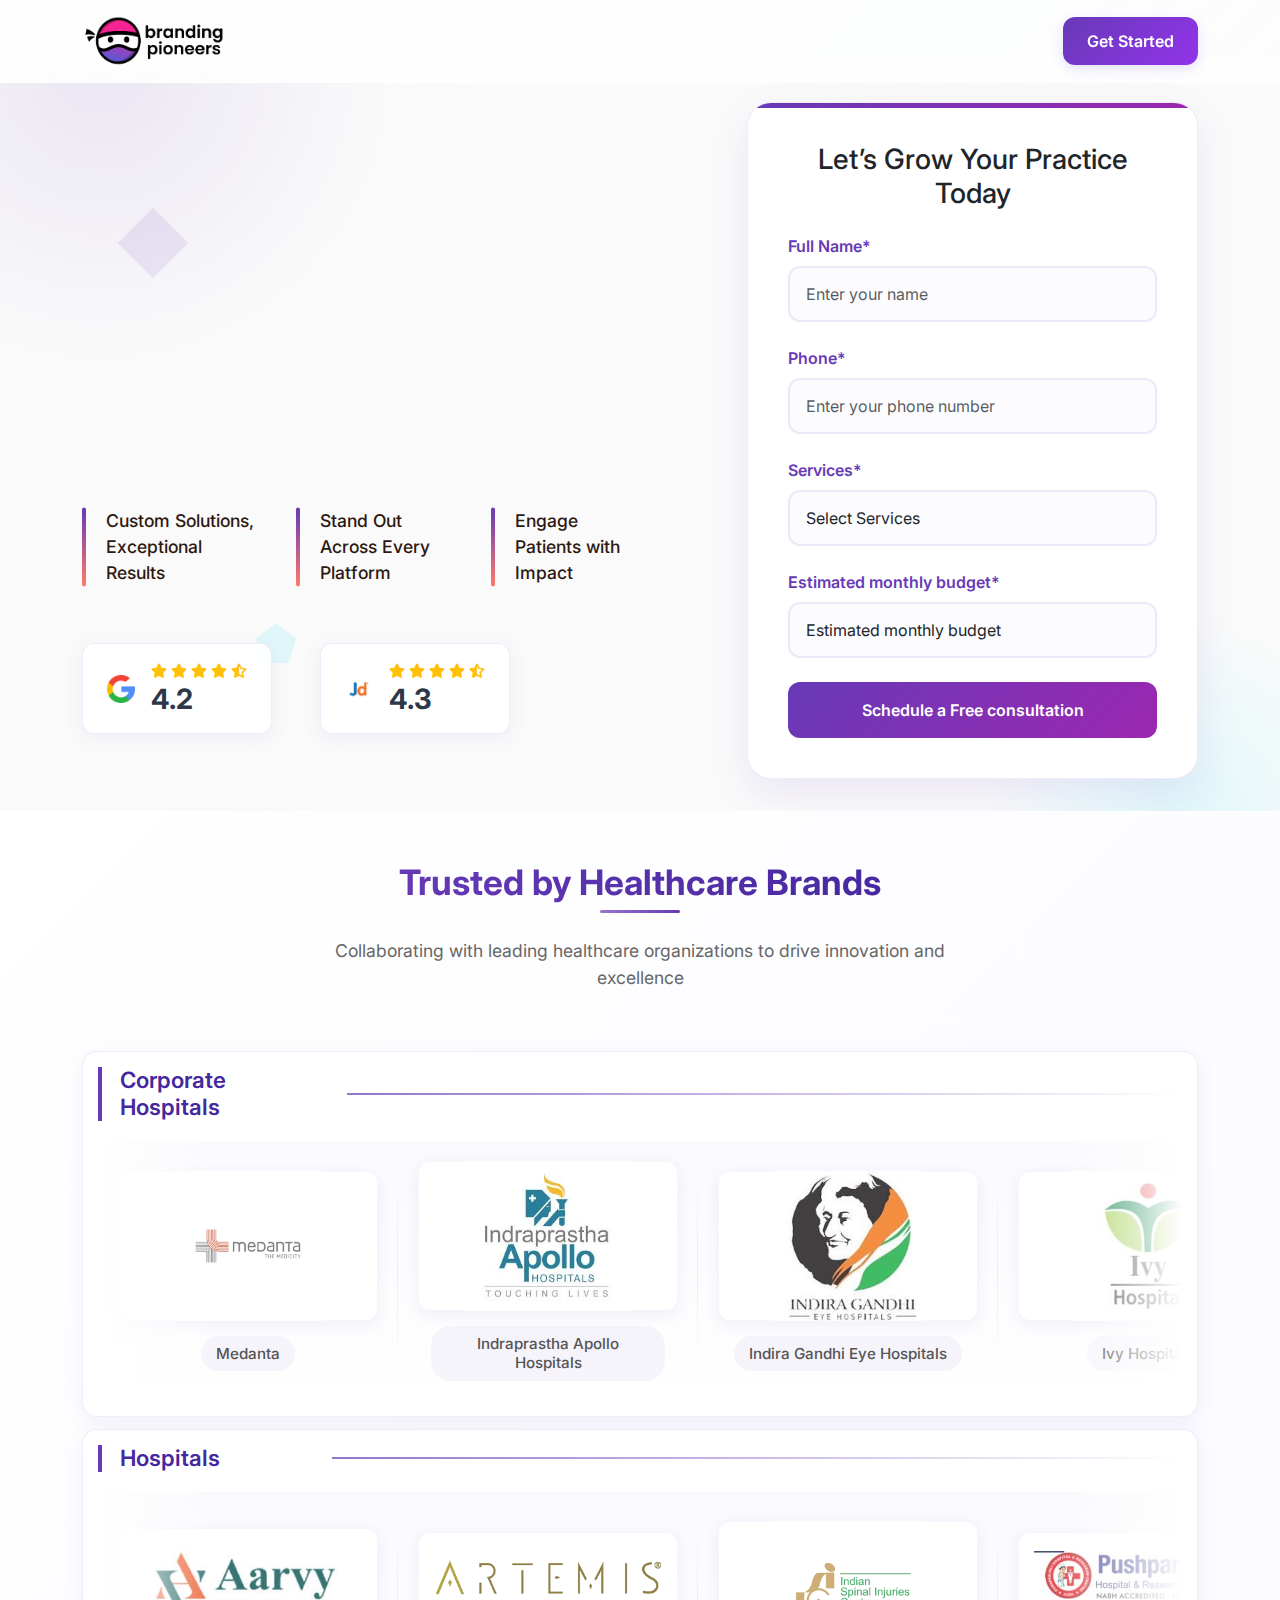
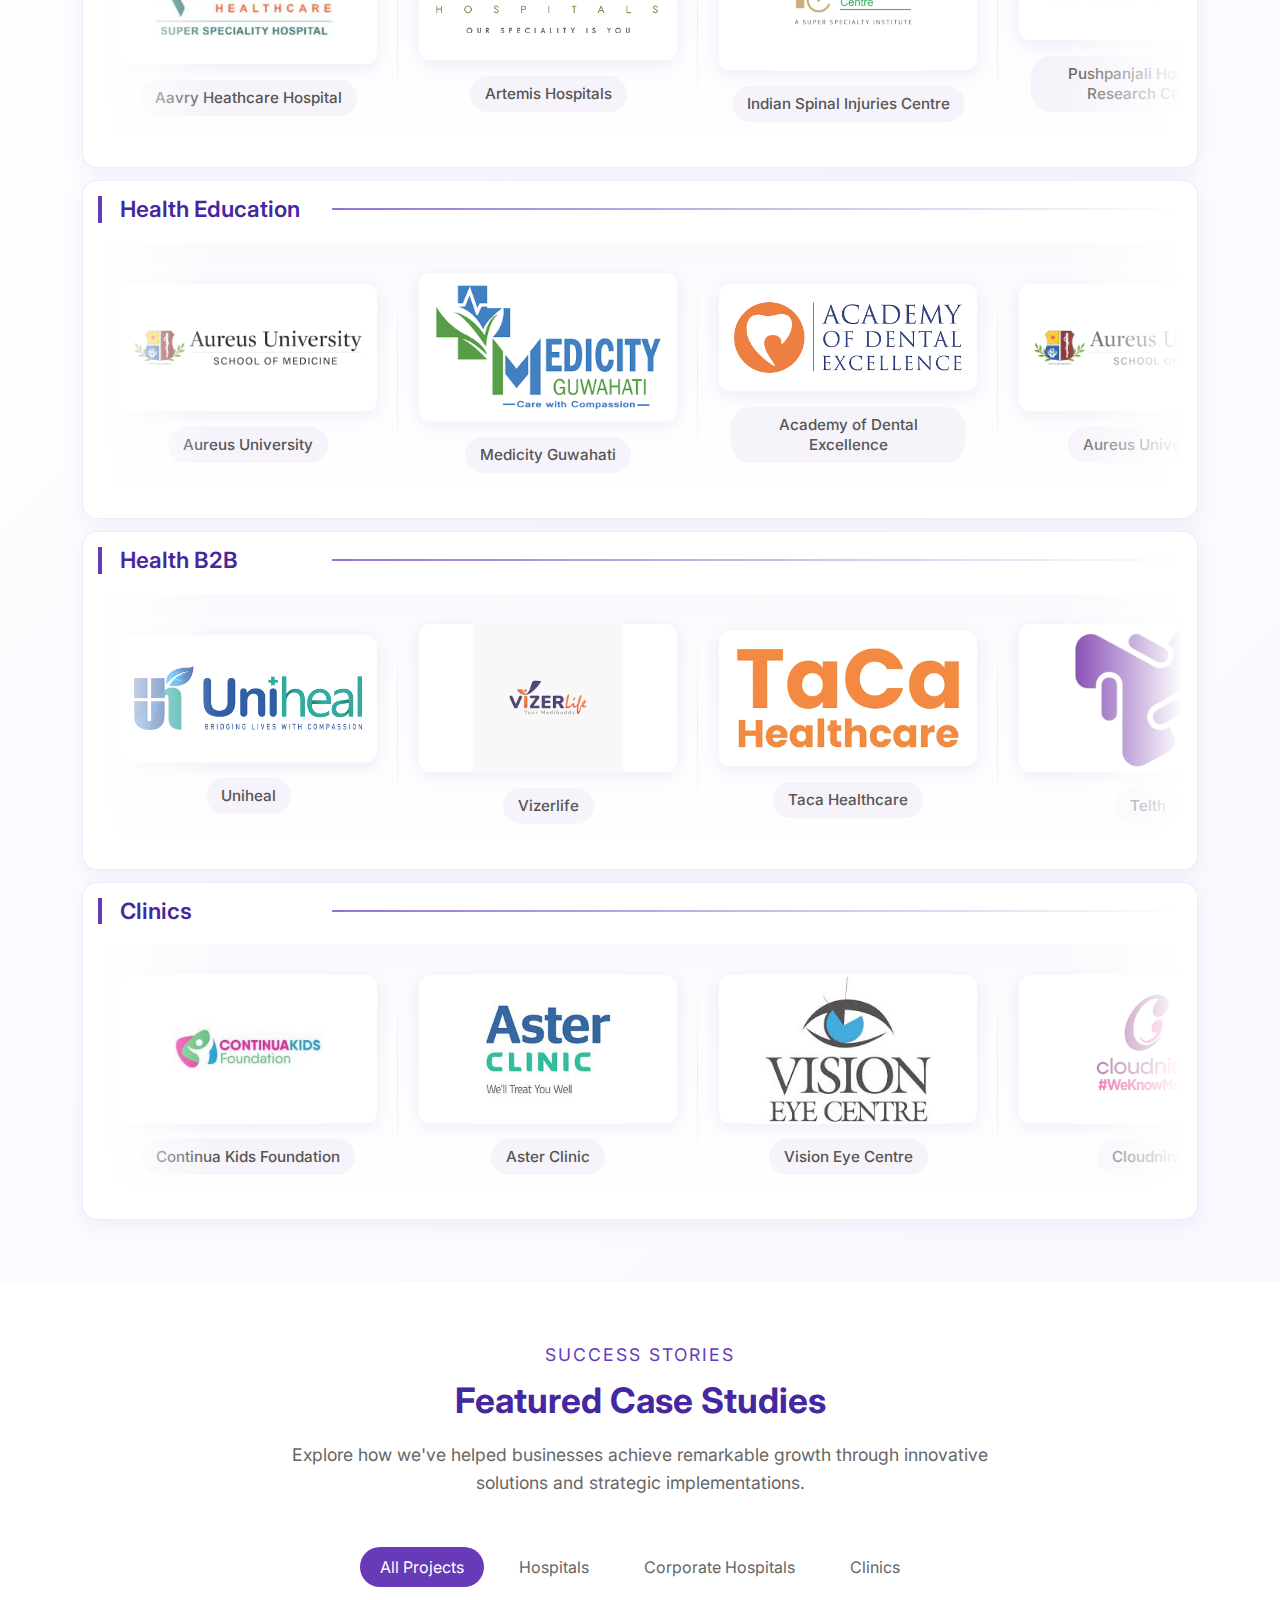
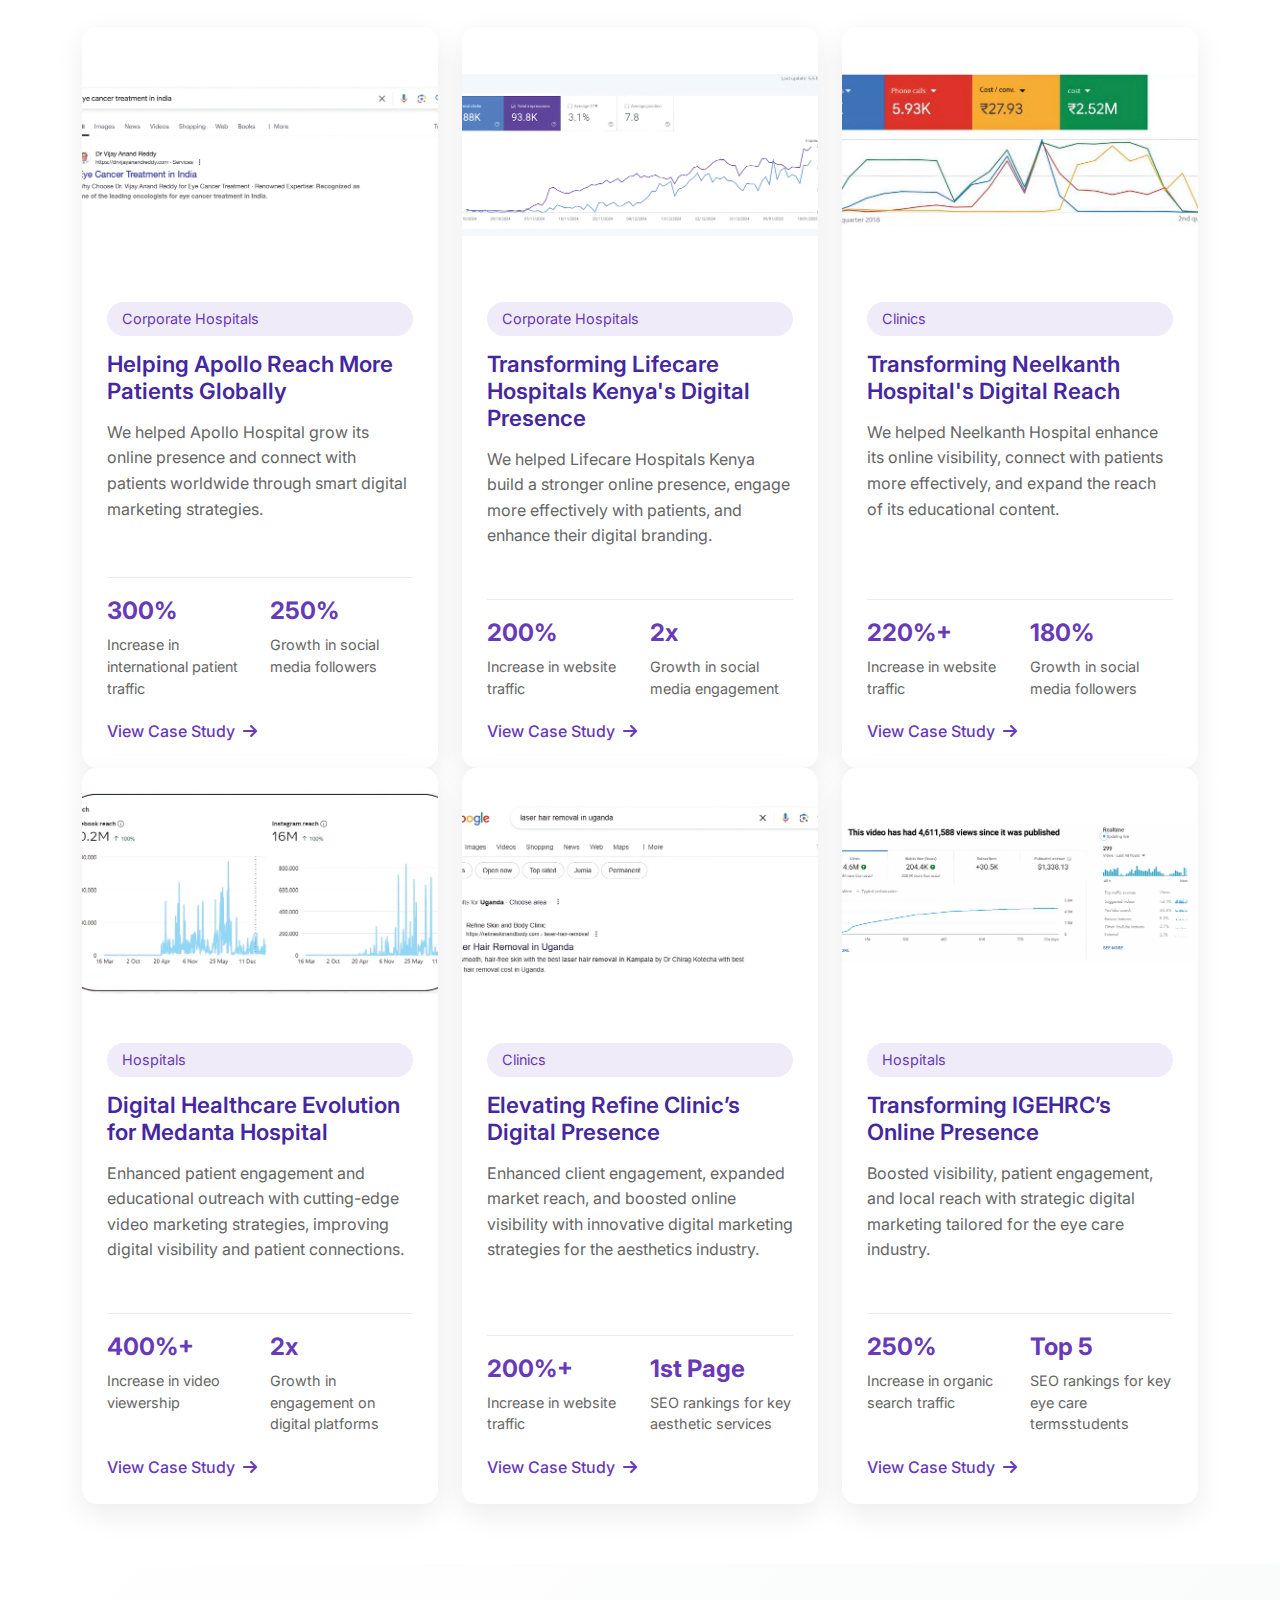
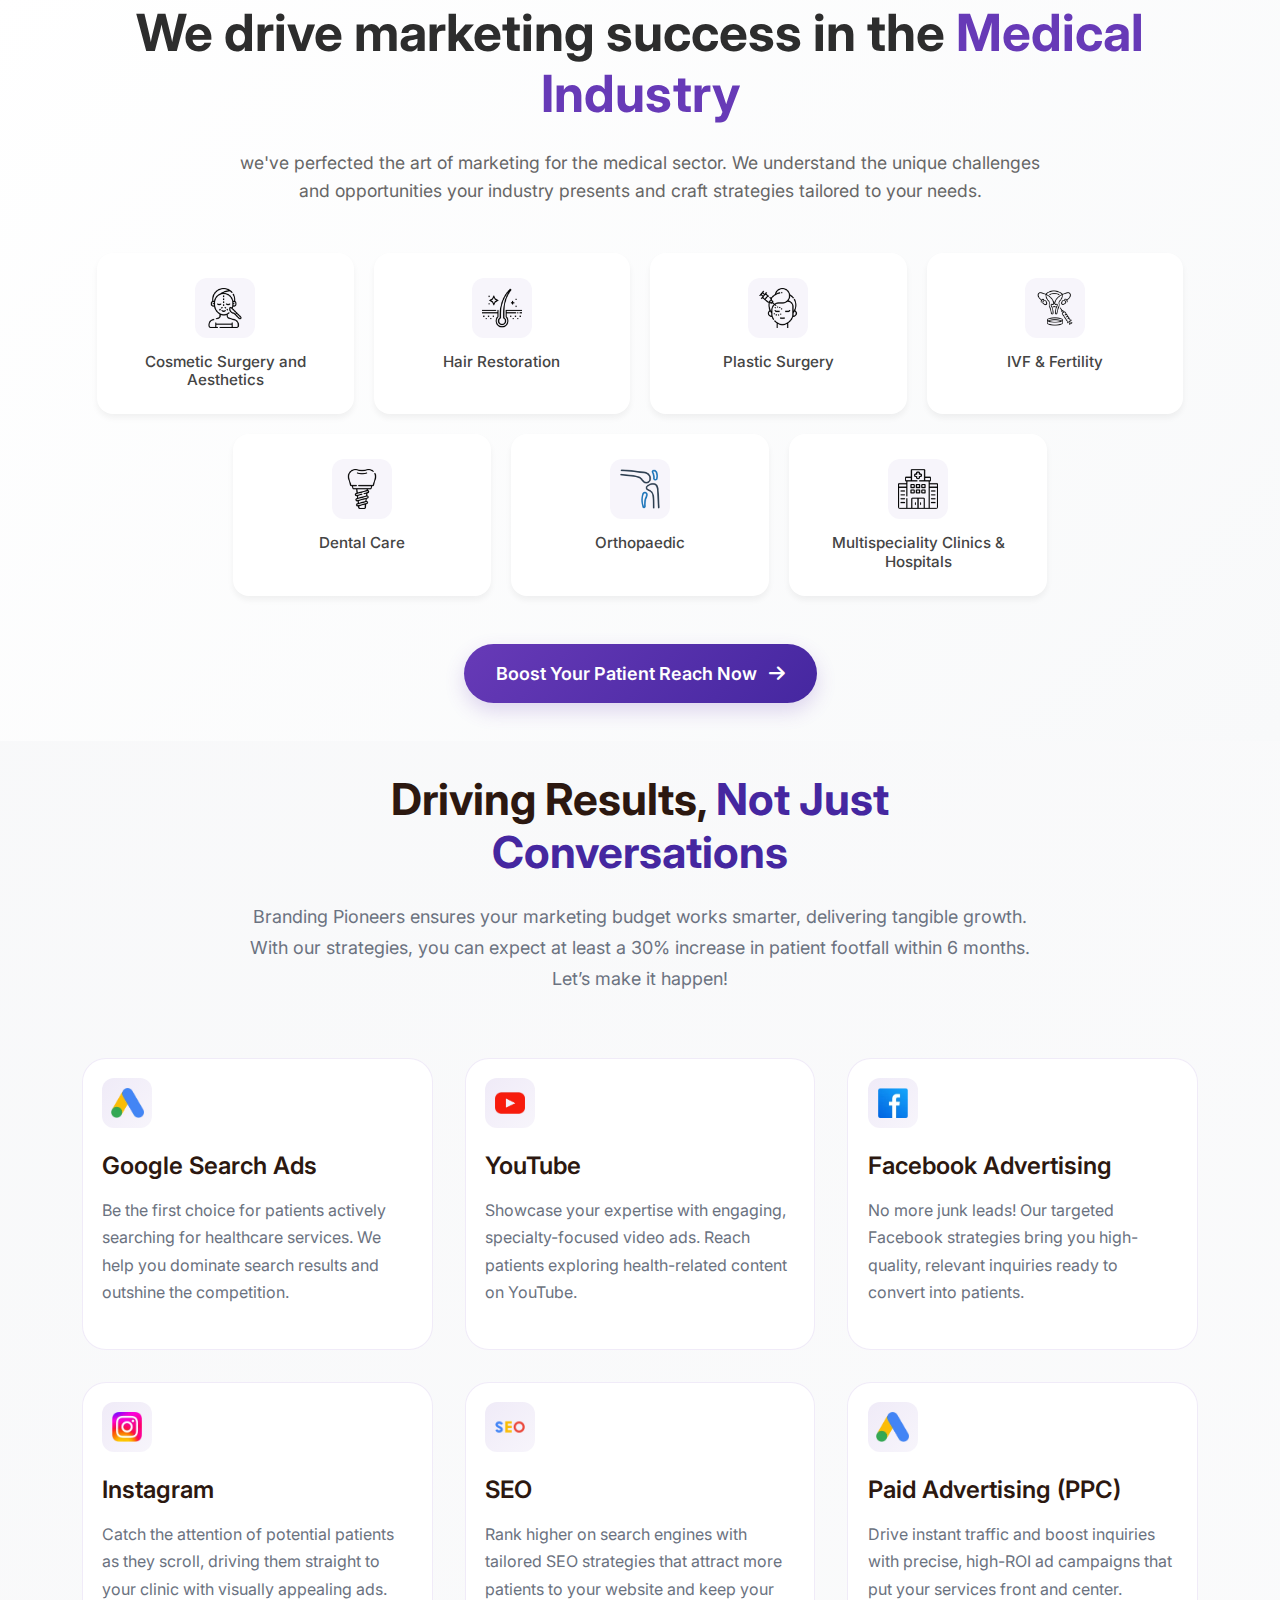
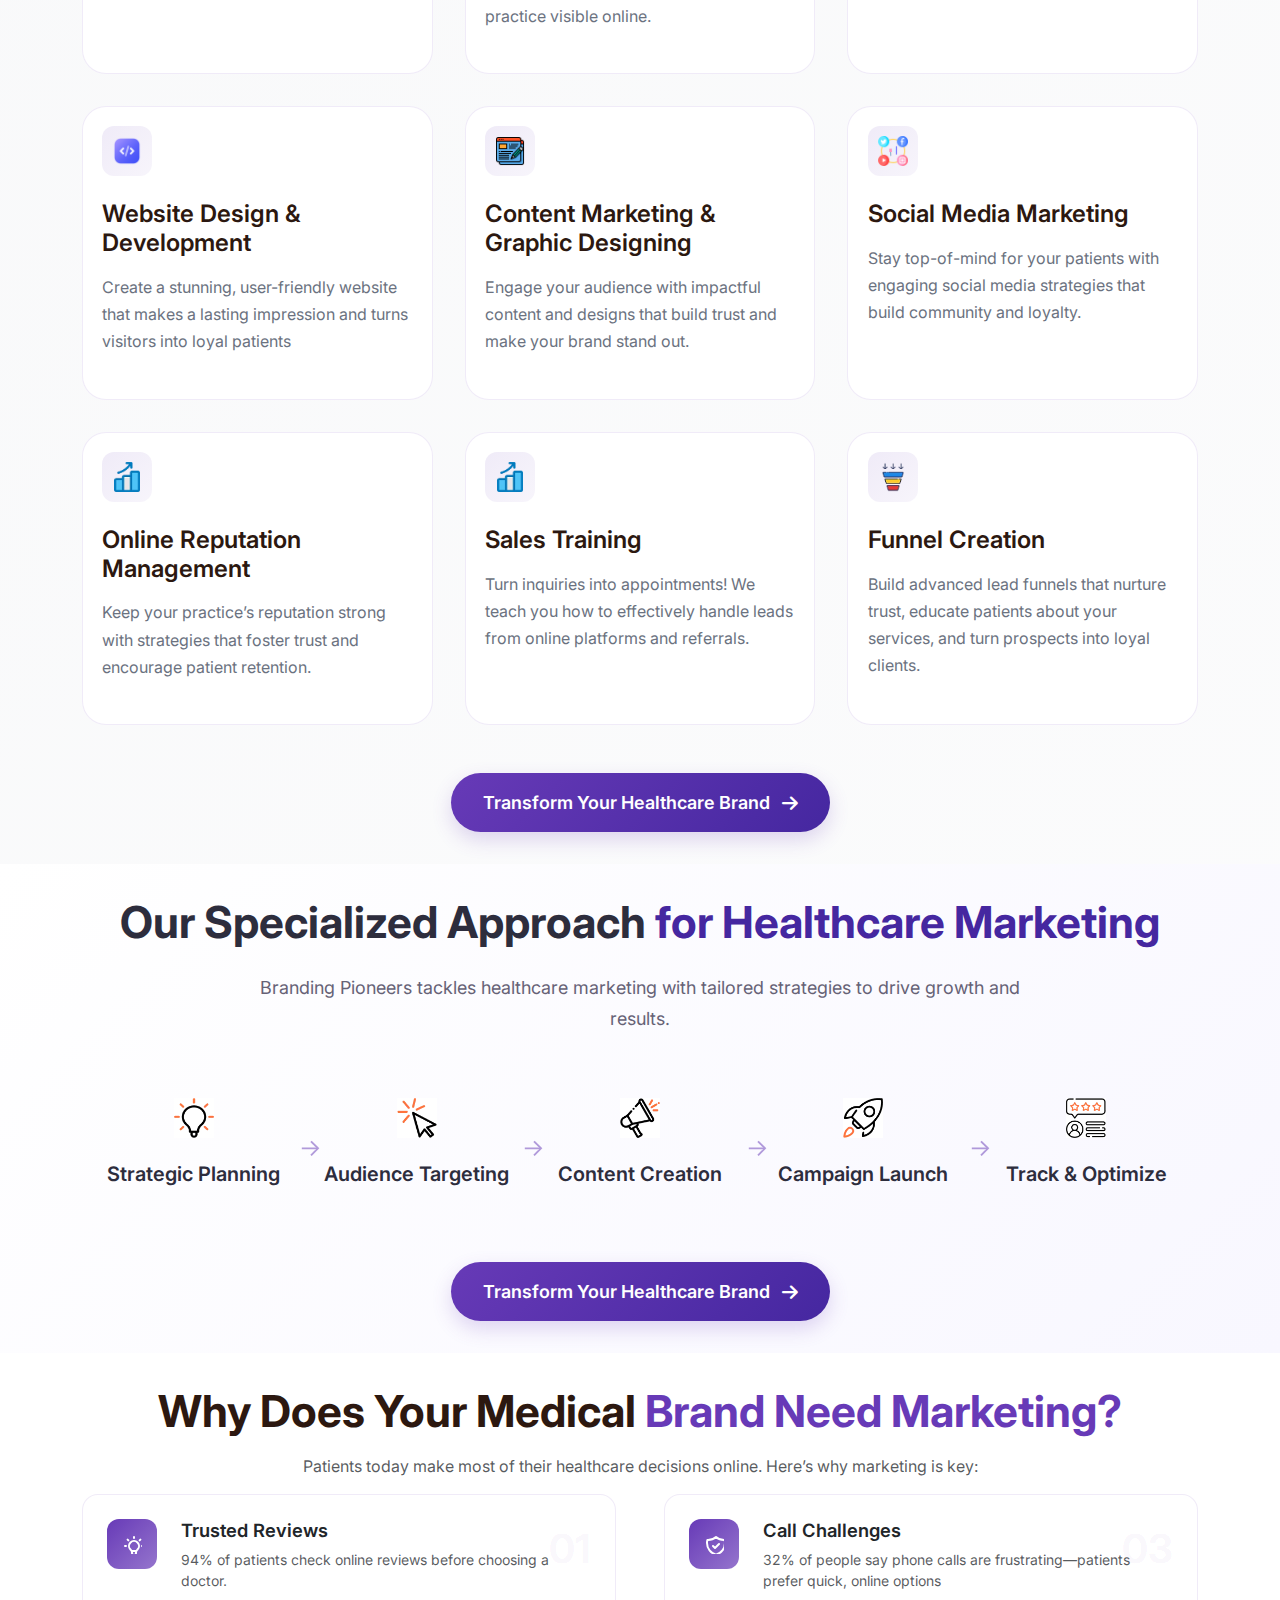
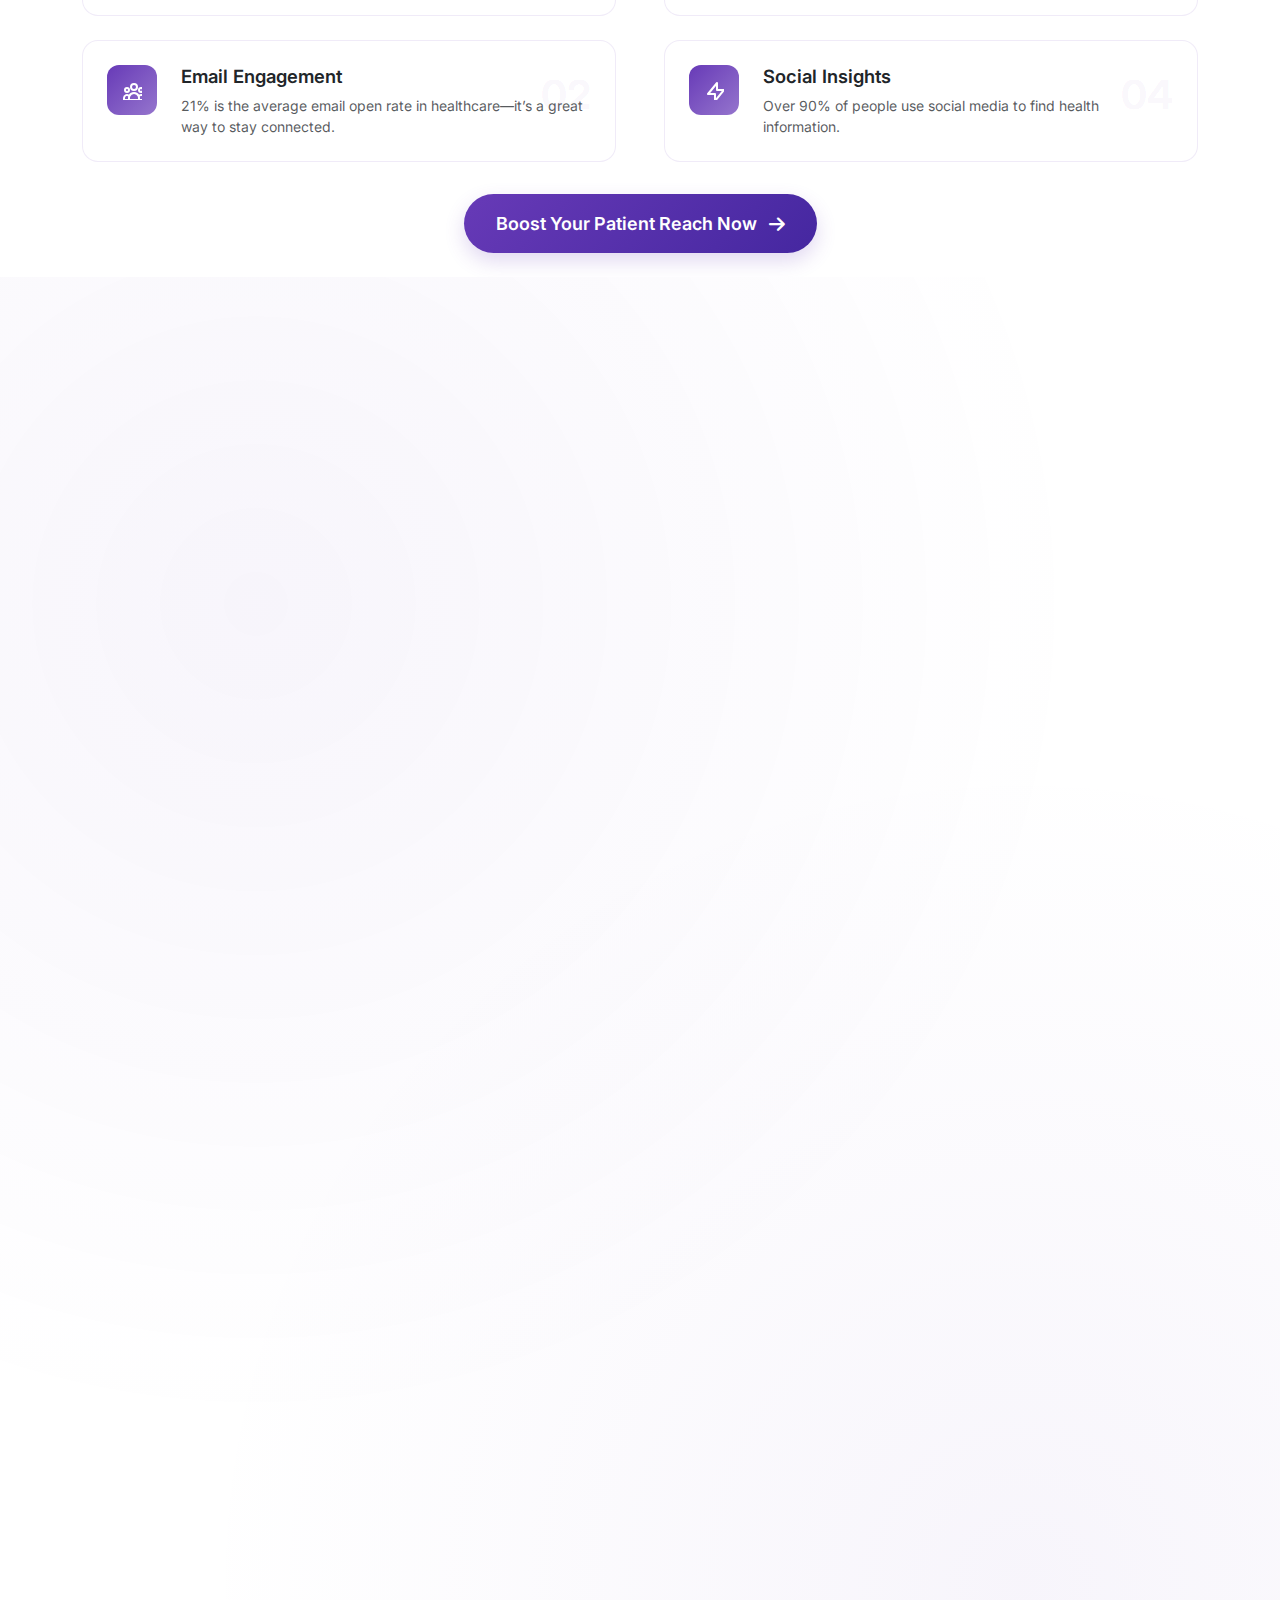
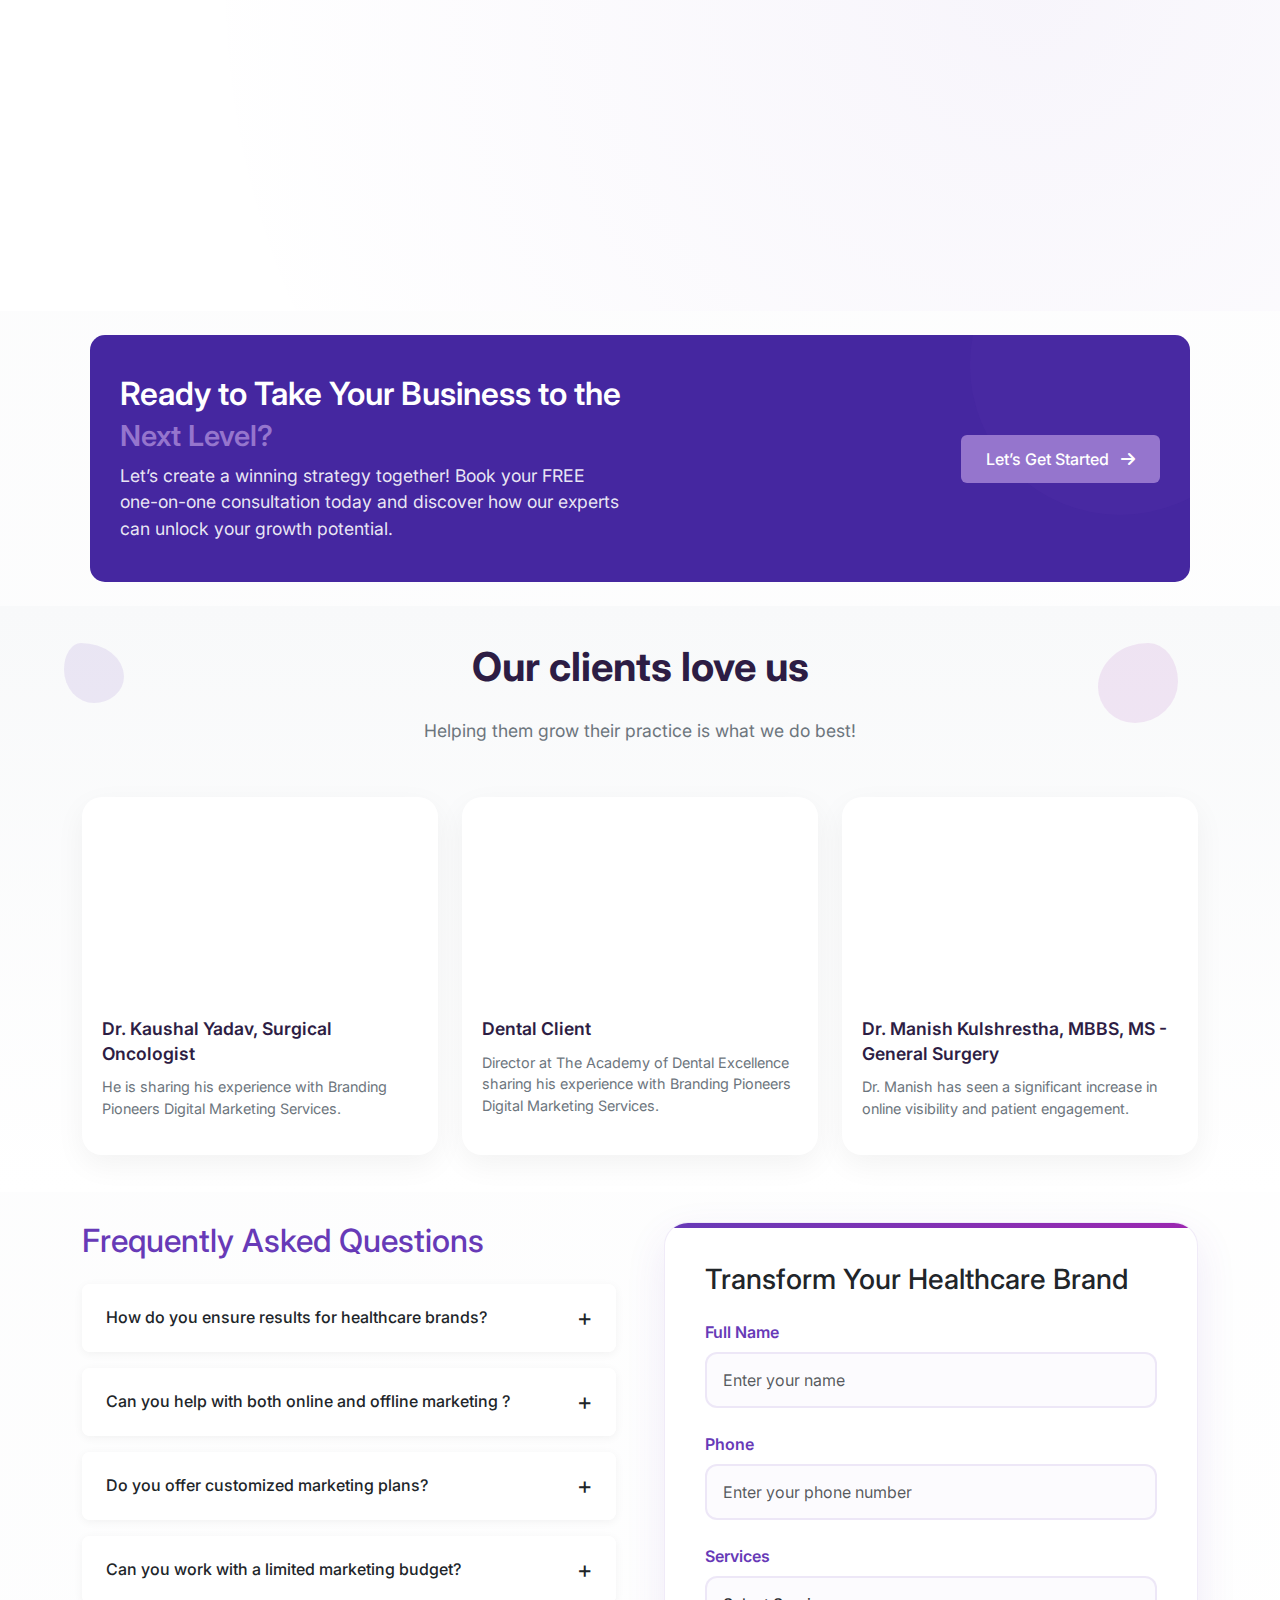
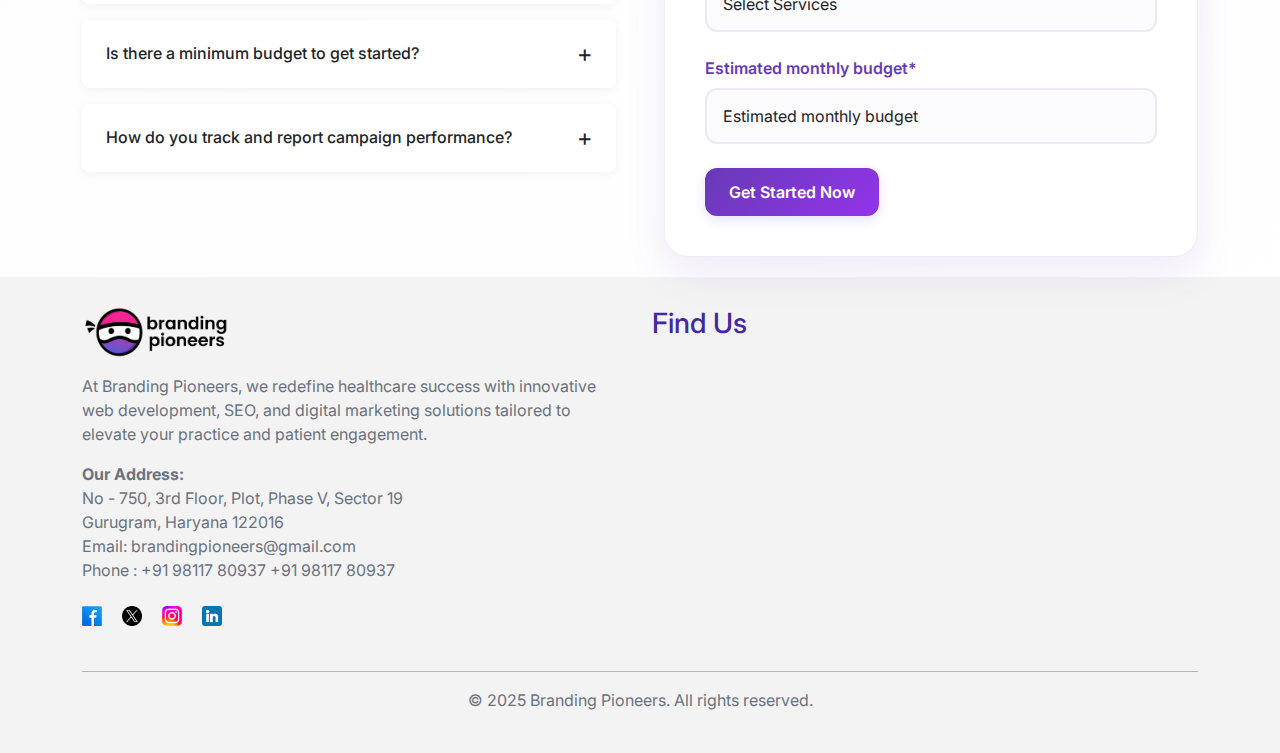
==== index.html @ 3f92fe83 "changes" ====
<!DOCTYPE html>
<html lang="en">
<head>
    <meta charset="UTF-8">
    <meta name="viewport" content="width=device-width, initial-scale=1.0">
    <title>Branding Pioneers</title>
    <link href="https://cdn.jsdelivr.net/npm/bootstrap@5.3.0/dist/css/bootstrap.min.css" rel="stylesheet">
    <link href="https://fonts.googleapis.com/css2?family=Inter:wght@400;500;600;700&display=swap" rel="stylesheet">
    <link href="https://cdnjs.cloudflare.com/ajax/libs/font-awesome/6.0.0/css/all.min.css" rel="stylesheet">
    <link href="style.css" rel="stylesheet">
    
</head>
<body>
    <div class="modal fade bp-modal" id="contactModal" tabindex="-1" aria-labelledby="contactModalLabel" aria-hidden="true">
        <div class="modal-dialog modal-dialog-centered">
            <div class="modal-content">
                <div class="modal-header text-center">
                    <h5 class="modal-title text-center" id="contactModalLabel">Let’s grow your practice today</h5>
                    <button type="button" class="btn-close" data-bs-dismiss="modal" aria-label="Close"></button>
                </div>
                <div class="modal-body">
                    <form action="https://app.formester.com/forms/241b2cdf-8fea-466f-8e8b-76ccfe04260c/submissions" 
                          method="POST" 
                          class="contact-form">
                        
                        <div class="form-group">
                            <label class="form-label">Full Name</label>
                            <input type="text" 
                                   name="name" 
                                   class="form-control" 
                                   required 
                                   placeholder="Enter your name">
                        </div>

                        <!-- <div class="form-group">
                            <label class="form-label">Email Address</label>
                            <input type="email" 
                                   name="email" 
                                   class="form-control" 
                                   required 
                                   placeholder="Enter your email">
                        </div> -->

                        <div class="form-group">
                            <label class="form-label">Phone</label>
                            <input type="tel" 
                                   name="mobile-number" 
                                   required 
                                   class="form-control" 
                                   placeholder="Enter your phone number">
                        </div>

                        <div class="form-group">
                            <label class="form-label">Services</label>
                            <select class="form-control" required name="services">
                                <option value="" disabled selected>Select Services</option>
                                <option value="digital-marketing">Digital Marketing</option>
                                <option value="seo">Search Engine Optimization (SEO)</option>
                                <option value="social-media">Social Media Management</option>
                                <option value="content-marketing">Content Marketing</option>
                                <option value="website-development">Website Development</option>
                            </select>
                        </div>

                        <div class="form-group">
                            <label class="form-label">Estimated monthly budget*</label>
                            <select class="form-control" required name="message">
                                <option value="">Estimated monthly budget </option>
								<option value=" INR 0 - INR 25,000">INR 0 - INR 25,000</option>
								<option value=" INR 25,000 - INR 50,000">INR 25,000 - INR 50,000</option>
								<option value=" INR 50,000 - INR 1,00,000">INR 50,000 - INR 1,00,000</option>
								<option value=" INR 1,00,000 - INR 3,00,000">INR 1,00,000 - INR 3,00,000</option>
								<option value=" INR 3,00,000 - INR 5,00,000">INR 3,00,000 - INR 5,00,000</option>
								<option value=" INR 5,00,000+">INR 5,00,000+</option>
                            </select>
                        </div>

                        <button type="submit" class="submit-btn">
                            Schedule a free consultation
                        </button>
                    </form>
                </div>
            </div>
        </div>
    </div>
    <header class="glass-header">
        <nav class="navbar">
            <div class="container">
                <!-- Logo with Icon -->
                <a class="logo-container" href="#">
                    <img src="assets/images/logo (1).png"  height="50px">
                </a>

                <!-- CTA Button -->
                <a  class="cta-button" data-bs-toggle="modal" data-bs-target="#contactModal">
                    <span>Get Started</span>
                    <div class="shine-effect"></div>
                </a>
            </div>
        </nav>
    </header>

    <section class="hero-section">
        <!-- Decorative shapes -->
        <div class="geometric-shapes">
            <div class="shape shape-1"></div>
            <div class="shape shape-2"></div>
            <div class="shape shape-3"></div>
        </div>

        <div class="container">
            <div class="row align-items-center content-wrapper">
                <!-- Content Side -->
                <div class="col-lg-6">
                    <h1 class="section-title">We provide Digital Solutions <span>for Hospitals, Doctors & Clinics</span></h1>
                    <p class="section-description mb-5">
                        With 9+ years of experience, we’ve been working exclusively with healthcare organizations. Our 
                        expertise in this field helps us deliver reliable growth in patient footfall, making it easier 
                        for your practice to succeed.


                    </p>
                    <div class="features-list mt-1">
                        <div class="feature-item">Custom Solutions, Exceptional Results</div>
                        <div class="feature-item">Stand Out Across Every Platform</div>
                        <div class="feature-item">Engage Patients with Impact</div>
                    </div>
                    
                    <!-- Reviews Section -->
                    <div class="reviews-wrapper">
                        <!-- Google Review -->
                        <div class="review-card">
                            <div class="review-platform">
                                <img src="assets/images/search.png" alt="Google" class="platform-icon">
                            </div>
                            <div class="review-content">
                                <div class="review-stars">
                                    <i class="fas fa-star"></i>
                                    <i class="fas fa-star"></i>
                                    <i class="fas fa-star"></i>
                                    <i class="fas fa-star"></i>
                                    <i class="fas fa-star-half-alt"></i>
                                </div>
                                <div class="review-rating">4.2</div>
                                <!-- <div class="review-count">140 Reviews</div> -->
                            </div>
                        </div>
                    
                        <!-- Justdial Review -->
                        <div class="review-card">
                            <div class="review-platform">
                                <img src="assets/images/download.png"  alt="Justdial" class="platform-icon">
                            </div>
                            <div class="review-content">
                                <div class="review-stars">
                                    <i class="fas fa-star"></i>
                                    <i class="fas fa-star"></i>
                                    <i class="fas fa-star"></i>
                                    <i class="fas fa-star"></i>
                                    <i class="fas fa-star-half-alt"></i>
                                </div>
                                <div class="review-rating">4.3</div>
                                <!-- <div class="review-count">143 Reviews</div> -->
                            </div>
                        </div>
                    </div>
                    
                    <svg style="display: none;">
                        <symbol id="google-icon" viewBox="0 0 24 24">
                            <path d="M22.56 12.25c0-.78-.07-1.53-.2-2.25H12v4.26h5.92c-.26 1.37-1.04 2.53-2.21 3.31v2.77h3.57c2.08-1.92 3.28-4.74 3.28-8.09z" fill="#4285F4"/>
                            <path d="M12 23c2.97 0 5.46-.98 7.28-2.66l-3.57-2.77c-.98.66-2.23 1.06-3.71 1.06-2.86 0-5.29-1.93-6.16-4.53H2.18v2.84C3.99 20.53 7.7 23 12 23z" fill="#34A853"/>
                            <path d="M5.84 14.09c-.22-.66-.35-1.36-.35-2.09s.13-1.43.35-2.09V7.07H2.18C1.43 8.55 1 10.22 1 12s.43 3.45 1.18 4.93l2.85-2.22.81-.62z" fill="#FBBC05"/>
                            <path d="M12 5.38c1.62 0 3.06.56 4.21 1.64l3.15-3.15C17.45 2.09 14.97 1 12 1 7.7 1 3.99 3.47 2.18 7.07l3.66 2.84c.87-2.6 3.3-4.53 6.16-4.53z" fill="#EA4335"/>
                        </symbol>
                        
                        <symbol id="justdial-icon" viewBox="0 0 24 24">
                            <!-- Add Justdial icon path here -->
                            <path d="M12 2C6.48 2 2 6.48 2 12s4.48 10 10 10 10-4.48 10-10S17.52 2 12 2z" fill="#673ab7"/>
                        </symbol>
                    </svg>
                    
                </div>
                
                <!-- Form Side -->
                <div class="col-lg-5 offset-lg-1">
                    <form action ='https://app.formester.com/forms/241b2cdf-8fea-466f-8e8b-76ccfe04260c/submissions' method='POST' class="contact-form" >
                        <h3 class="mb-4 text-center">Let’s Grow Your Practice Today</h3>
                        
                        <div class="form-group">
                            <label class="form-label">Full Name*</label>
                            <input type="text" name="name" class="form-control" required placeholder="Enter your name">
                        </div>
                        
                        <!-- <div class="form-group">
                            <label class="form-label">Email Address</label>
                            <input type="email" name="email" class="form-control"  required placeholder="Enter your email">
                        </div> -->
                        <div class="form-group">
                            <label class="form-label">Phone*</label>
                            <input type="tel" name="mobile-number" required class="form-control" placeholder="Enter your phone number">
                        </div>
                        <!-- <div class="form-group">
                            <label class="form-label">Company</label>
                            <input type="text" class="form-control" placeholder="Enter company name">
                        </div> -->
                        
                        <div class="form-group">
                            <label class="form-label">Services*</label>
                            <select class="form-control" required name="services">
                                <option value="" disabled selected>Select Services</option>
                                <option value="digital-marketing">Digital Marketing</option>
                                <option value="seo">Search Engine Optimization (SEO)</option>
                                <option value="social-media">Social Media Management</option>
                                <option value="content-marketing">Content Marketing</option>
                                <option value="website-development">Website Development</option>
                            </select>
                        </div>

                        <div class="form-group">
                            <label class="form-label">Estimated monthly budget*</label>
                            <select class="form-control" required name="message">
                                <option value="">Estimated monthly budget </option>
								<option value=" INR 0 - INR 25,000">INR 0 - INR 25,000</option>
								<option value=" INR 25,000 - INR 50,000">INR 25,000 - INR 50,000</option>
								<option value=" INR 50,000 - INR 1,00,000">INR 50,000 - INR 1,00,000</option>
								<option value=" INR 1,00,000 - INR 3,00,000">INR 1,00,000 - INR 3,00,000</option>
								<option value=" INR 3,00,000 - INR 5,00,000">INR 3,00,000 - INR 5,00,000</option>
								<option value=" INR 5,00,000+">INR 5,00,000+</option>
                            </select>
                        </div>
                        
                        <button type="submit" class="submit-btn">
                            Schedule a Free consultation
                        </button>
                    </form>
                </div>
            </div>
        </div>
    </section>

    <section class="partner-section">
        <div class="container">
            <div class="section-header1">
                <h2 class="section-title1">Trusted by Healthcare Brands</h2>
                <p class="section-description1">
                    Collaborating with leading healthcare organizations to drive innovation and excellence
                </p>
            </div>
    
            <!-- Health B2B Category -->
            <div class="category-container">
                <h3 class="category-title">Corporate Hospitals</h3>
                <div class="logo-slider">
                    <div class="logo-track">
                        <!-- Original set -->
                        <div class="logo-slide">
                            <div class="logo-image-wrapper">
                                <img src="assets/images/logos/download (1).png" alt="Uniheal">
                            </div>
                            <div class="logo-title">Medanta</div>
                        </div>
                        <div class="logo-slide">
                            <div class="logo-image-wrapper">
                                <img src="assets/images/logos/download.jpeg" alt="Vizer Life">
                            </div>
                            <div class="logo-title">Indraprastha Apollo Hospitals</div>
                        </div>
                        <div class="logo-slide">
                            <div class="logo-image-wrapper">
                                <img src="assets/images/logos/indira.jpeg" alt="TaCa Healthcare">
                            </div>
                            <div class="logo-title">Indira Gandhi Eye Hospitals</div>
                        </div>
                        <div class="logo-slide">
                            <div class="logo-image-wrapper">
                                <img src="assets/images/logos/ivy.jpeg" alt="VitusCare">
                            </div>
                            <div class="logo-title">Ivy Hospitals</div>
                        </div>
                        <div class="logo-slide">
                            <div class="logo-image-wrapper">
                                <img src="assets/images/logos/lifecare.png" alt="Kidney Healers">
                            </div>
                            <div class="logo-title">Life care Hospitals</div>
                        </div>
                        <div class="logo-slide">
                            <div class="logo-image-wrapper">
                                <img src="assets/images/logos/rainbow.jpeg" alt="Kidney Healers">
                            </div>
                            <div class="logo-title">Rainbow Children's Hospitals</div>
                        </div>
                        <div class="logo-slide">
                            <div class="logo-image-wrapper">
                                <img src="assets/images/logos/download (1).png" alt="Uniheal">
                            </div>
                            <div class="logo-title">Medanta</div>
                        </div>
                        <div class="logo-slide">
                            <div class="logo-image-wrapper">
                                <img src="assets/images/logos/download.jpeg" alt="Vizer Life">
                            </div>
                            <div class="logo-title">Indraprastha Apollo Hospitals</div>
                        </div>
                        <div class="logo-slide">
                            <div class="logo-image-wrapper">
                                <img src="assets/images/logos/indira.jpeg" alt="TaCa Healthcare">
                            </div>
                            <div class="logo-title">Indira Gandhi Eye Hospitals</div>
                        </div>
                        <div class="logo-slide">
                            <div class="logo-image-wrapper">
                                <img src="assets/images/logos/ivy.jpeg" alt="VitusCare">
                            </div>
                            <div class="logo-title">Ivy Hospitals</div>
                        </div>
    
    
                        <!-- Duplicate set for continuous scroll -->
                    
                        
                    </div>
                </div>
            </div>
    
            <!-- Add other categories similarly -->
            <div class="category-container">
                <h3 class="category-title">Hospitals</h3>
                <div class="logo-slider">
                    <div class="logo-track">
                        <!-- Original set -->
                        
                        <div class="logo-slide">
                            <div class="logo-image-wrapper">
                                <img src="assets/images/logos/aavry.jpeg" alt="Uniheal">
                            </div>
                            <div class="logo-title">Aavry Heathcare Hospital</div>
                        </div>
                        <div class="logo-slide">
                            <div class="logo-image-wrapper">
                                <img src="assets/images/logos/artemis-logo.png" alt="VitusCare">
                            </div>
                            <div class="logo-title">Artemis Hospitals</div>
                        </div>
                        <div class="logo-slide">
                            <div class="logo-image-wrapper">
                                <img src="assets/images/logos/india.png" alt="Vizer Life">
                            </div>
                            <div class="logo-title">Indian Spinal Injuries Centre</div>
                        </div>
                        <div class="logo-slide">
                            <div class="logo-image-wrapper">
                                <img src="assets/images/logos/pushpanjali.jpeg" alt="TaCa Healthcare">
                            </div>
                            <div class="logo-title">Pushpanjali Hospital & Research Centre</div>
                        </div>
                        
                        <div class="logo-slide">
                            <div class="logo-image-wrapper">
                                <img src="assets/images/logos/rajhospital.png" alt="Kidney Healers">
                            </div>
                            <div class="logo-title">Raj Hospitals</div>
                        </div>
                        <!-- Duplicate set for continuous scroll -->
                        <div class="logo-slide">
                            <div class="logo-image-wrapper">
                                <img src="assets/images/logos/cdas .png" alt="Uniheal">
                            </div>
                            <div class="logo-title">CDAS Superspeciality Hospital</div>
                        </div>
                        <div class="logo-slide">
                            <div class="logo-image-wrapper">
                                <img src="assets/images/logos/aashlok.png" alt="Vizer Life">
                            </div>
                            <div class="logo-title">Aashlok Hospital</div>
                        </div>
                        <div class="logo-slide">
                            <div class="logo-image-wrapper">
                                <img src="assets/images/logos/shrishyam.jpeg" alt="TaCa Healthcare">
                            </div>
                            <div class="logo-title">Shrishyam Hospital</div>
                        </div>
                       
                        
                    </div>
                </div>
            </div>
    
             <!-- Add other categories similarly -->
             <div class="category-container">
                <h3 class="category-title">Health Education</h3>
                <div class="logo-slider">
                    <div class="logo-track">
                        <!-- Original set -->
                        <div class="logo-slide">
                            <div class="logo-image-wrapper">
                                <img src="assets/images/logos/aureus-logo.webp" alt="Uniheal">
                            </div>
                            <div class="logo-title">Aureus University</div>
                        </div>
                        <div class="logo-slide">
                            <div class="logo-image-wrapper">
                                <img src="assets/images/logos/medicity.png" alt="VitusCare">
                            </div>
                            <div class="logo-title">Medicity Guwahati</div>
                        </div>
                        <div class="logo-slide">
                            <div class="logo-image-wrapper">
                                <img src="assets/images/logos/academy-of-dental .png" alt="Vizer Life">
                            </div>
                            <div class="logo-title">Academy of Dental Excellence</div>
                        </div>
                        <div class="logo-slide">
                            <div class="logo-image-wrapper">
                                <img src="assets/images/logos/aureus-logo.webp" alt="Uniheal">
                            </div>
                            <div class="logo-title">Aureus University</div>
                        </div>
                        <div class="logo-slide">
                            <div class="logo-image-wrapper">
                                <img src="assets/images/logos/medicity.png" alt="VitusCare">
                            </div>
                            <div class="logo-title">Medicity Guwahati</div>
                        </div>
                        <div class="logo-slide">
                            <div class="logo-image-wrapper">
                                <img src="assets/images/logos/academy-of-dental .png" alt="Vizer Life">
                            </div>
                            <div class="logo-title">Academy of Dental Excellence</div>
                        </div>
                        
                    </div>
                </div>
            </div>
    
            <!-- Add other categories similarly -->
            <div class="category-container">
                <h3 class="category-title">Health B2B</h3>
                <div class="logo-slider">
                    <div class="logo-track">
                        <!-- Original set -->
                        <div class="logo-slide">
                            <div class="logo-image-wrapper">
                                <img src="assets/images/logos/uniheal.png" alt="Uniheal">
                            </div>
                            <div class="logo-title">Uniheal</div>
                        </div>
                        <div class="logo-slide">
                            <div class="logo-image-wrapper">
                                <img src="assets/images/logos/vizerlife.png" alt="VitusCare">
                            </div>
                            <div class="logo-title">Vizerlife</div>
                        </div>
                        <div class="logo-slide">
                            <div class="logo-image-wrapper">
                                <img src="assets/images/logos/taca.png" alt="Vizer Life">
                            </div>
                            <div class="logo-title">Taca Healthcare</div>
                        </div>
                        <div class="logo-slide">
                            <div class="logo-image-wrapper">
                                <img src="assets/images/logos/telth.png" alt="TaCa Healthcare">
                            </div>
                            <div class="logo-title">Telth</div>
                        </div>
                        
                        <div class="logo-slide">
                            <div class="logo-image-wrapper">
                                <img src="assets/images/logos/emoaid.png" alt="Kidney Healers">
                            </div>
                            <div class="logo-title">Emoaid</div>
                        </div>
                        <div class="logo-slide">
                            <div class="logo-image-wrapper">
                                <img src="assets/images/logos/kidney-healers.jpeg" alt="Kidney Healers">
                            </div>
                            <div class="logo-title">kidney-healers</div>
                        </div>
                        <!-- Duplicate set for continuous scroll -->
                        <div class="logo-slide">
                            <div class="logo-image-wrapper">
                                <img src="assets/images/logos/uniheal.png" alt="Uniheal">
                            </div>
                            <div class="logo-title">Uniheal</div>
                        </div>
                        <div class="logo-slide">
                            <div class="logo-image-wrapper">
                                <img src="assets/images/logos/vizerlife.png" alt="VitusCare">
                            </div>
                            <div class="logo-title">Vizerlife</div>
                        </div>
                        <div class="logo-slide">
                            <div class="logo-image-wrapper">
                                <img src="assets/images/logos/taca.png" alt="Vizer Life">
                            </div>
                            <div class="logo-title">Taca Healthcare</div>
                        </div>
                       
                        
                    </div>
                </div>
            </div>
    
                    <!-- Add other categories similarly -->
                    <div class="category-container">
                        <h3 class="category-title">Clinics</h3>
                        <div class="logo-slider">
                            <div class="logo-track">
                                <!-- Original set -->
                                <div class="logo-slide">
                                    <div class="logo-image-wrapper">
                                        <img src="assets/images/logos/continua.jpeg" alt="Uniheal">
                                    </div>
                                    <div class="logo-title">Continua Kids Foundation</div>
                                </div>
                                <div class="logo-slide">
                                    <div class="logo-image-wrapper">
                                        <img src="assets/images/logos/aster.jpeg" alt="VitusCare">
                                    </div>
                                    <div class="logo-title">Aster Clinic </div>
                                </div>
                                <div class="logo-slide">
                                    <div class="logo-image-wrapper">
                                        <img src="assets/images/logos/vision-eye.jpeg" alt="Vizer Life">
                                    </div>
                                    <div class="logo-title">Vision Eye Centre</div>
                                </div>
                                <div class="logo-slide">
                                    <div class="logo-image-wrapper">
                                        <img src="assets/images/logos/cloudnine.png" alt="TaCa Healthcare">
                                    </div>
                                    <div class="logo-title">Cloudnine</div>
                                </div>
                                
                                <div class="logo-slide">
                                    <div class="logo-image-wrapper">
                                        <img src="assets/images/logos/femme.png" alt="Kidney Healers">
                                    </div>
                                    <div class="logo-title">Femme Nest</div>
                                </div>
                                <div class="logo-slide">
                                    <div class="logo-image-wrapper">
                                        <img src="assets/images/logos/cosmodent.jpeg" alt="Kidney Healers">
                                    </div>
                                    <div class="logo-title">Cosmodent</div>
                                </div>
                                <!-- Duplicate set for continuous scroll -->
                                <div class="logo-slide">
                                    <div class="logo-image-wrapper">
                                        <img src="assets/images/logos/dentem.png" alt="Uniheal">
                                    </div>
                                    <div class="logo-title">Dentem</div>
                                </div>
                                <div class="logo-slide">
                                    <div class="logo-image-wrapper">
                                        <img src="assets/images/logos/neelkanth.jpeg" alt="VitusCare">
                                    </div>
                                    <div class="logo-title">Neelkanth Hospitals</div>
                                </div>
                                <div class="logo-slide">
                                    <div class="logo-image-wrapper">
                                        <img src="assets/images/logos/kalosa.png" alt="Vizer Life">
                                    </div>
                                    <div class="logo-title">Kalosa</div>
                                </div>
                               
                                
                            </div>
                        </div>
                    </div>
        </div>
    </section> 

    <section class="casestudy-section">
        <div class="container">
            <div class="casestudy-header">
                <p class="casestudy-subtitle">Success Stories</p>
                <h2 class="casestudy-title">Featured Case Studies</h2>
                <p class="casestudy-description">
                    Explore how we've helped businesses achieve remarkable growth through innovative solutions and strategic implementations.
                </p>
            </div>
    
            <div class="filters" id="filters">
                <button class="filter-btn active" data-category="all">All Projects</button>
                <button class="filter-btn" data-category="hospitals">Hospitals</button>
                <button class="filter-btn" data-category="corporate-hospitals">Corporate Hospitals</button>
                <button class="filter-btn" data-category="clinics">Clinics</button>
            </div>
    
            <div class="row" id="case-studies-container">

                <!-- Case Study 1 -->
                <div class="col-lg-4 col-md-6 casestudy-item" data-category="corporate-hospitals">
                    <div class="casestudy-card">
                        <img src="assets/images/BP-07.png" alt="E-commerce Platform" class="casestudy-image">
                        <div class="casestudy-content">
                            <span class="casestudy-category">Corporate Hospitals</span>
                            <h3 class="casestudy-card-title">Helping Apollo Reach More Patients Globally</h3>
                            <p class="casestudy-excerpt">
                                We helped Apollo Hospital grow its online presence and connect with patients worldwide through smart digital marketing strategies.
                            </p>
                            <div class="casestudy-metrics">
                                <div class="metric-item">
                                    <div class="metric-value">300%</div>
                                    <div class="metric-label">Increase in international patient traffic</div>
                                </div>
                                <div class="metric-item">
                                    <div class="metric-value">250%</div>
                                    <div class="metric-label">Growth in social media followers</div>
                                </div>
                            </div>
                            <a href="#" class="casestudy-link">
                                View Case Study
                                <i class="fas fa-arrow-right"></i>
                            </a>
                        </div>
                    </div>
                </div>
    
                <!-- Case Study 2 -->
                <div class="col-lg-4 col-md-6 casestudy-item" data-category="corporate-hospitals">
                    <div class="casestudy-card">
                        <img src="assets/images/BP-02.png" alt="Healthcare Solution" class="casestudy-image">
                        <div class="casestudy-content">
                            <span class="casestudy-category">Corporate Hospitals</span>
                            <h3 class="casestudy-card-title">Transforming Lifecare Hospitals Kenya's Digital Presence</h3>
                            <p class="casestudy-excerpt">
                                We helped Lifecare Hospitals Kenya build a stronger online presence, engage more effectively with patients, and enhance their digital branding.
                            </p>
                            <div class="casestudy-metrics">
                                <div class="metric-item">
                                    <div class="metric-value">200%</div>
                                    <div class="metric-label">Increase in website traffic</div>
                                </div>
                                <div class="metric-item">
                                    <div class="metric-value">2x</div>
                                    <div class="metric-label">Growth in social media engagement</div>
                                </div>
                            </div>
                            <a href="#" class="casestudy-link">
                                View Case Study
                                <i class="fas fa-arrow-right"></i>
                            </a>
                        </div>
                    </div>
                </div>
    
                <!-- Case Study 3 -->
                <div class="col-lg-4 col-md-6 casestudy-item" data-category="clinics">
                    <div class="casestudy-card">
                        <img src="assets/images/bp graph-03 (1).png" alt="Fintech Solution" class="casestudy-image">
                        <div class="casestudy-content">
                            <span class="casestudy-category">Clinics</span>
                            <h3 class="casestudy-card-title">Transforming Neelkanth Hospital's Digital Reach</h3>
                            <p class="casestudy-excerpt">
                                We helped Neelkanth Hospital enhance its online visibility, connect with patients more effectively, and expand the reach of its educational content.
                            </p>
                            <div class="casestudy-metrics">
                                <div class="metric-item">
                                    <div class="metric-value">220%+</div>
                                    <div class="metric-label">Increase in website traffic</div>
                                </div>
                                <div class="metric-item">
                                    <div class="metric-value">180%</div>
                                    <div class="metric-label">Growth in social media followers</div>
                                </div>
                            </div>
                            <a href="#" class="casestudy-link">
                                View Case Study
                                <i class="fas fa-arrow-right"></i>
                            </a>
                        </div>
                    </div>
                </div>
                 <!-- Case Study 4 -->
                 <div class="col-lg-4 col-md-6 casestudy-item" data-category="hospitals">
                    <div class="casestudy-card">
                        <img src="assets/images/bp graph-01.png" alt="Fintech Solution" class="casestudy-image">
                        <div class="casestudy-content">
                            <span class="casestudy-category">Hospitals</span>
                            <h3 class="casestudy-card-title">Digital Healthcare Evolution for Medanta Hospital</h3>
                            <p class="casestudy-excerpt">
                                Enhanced patient engagement and educational outreach with cutting-edge video marketing strategies, improving digital visibility and patient connections.
                            </p>
                            <div class="casestudy-metrics">
                                <div class="metric-item">
                                    <div class="metric-value">400%+</div>
                                    <div class="metric-label">Increase in video viewership</div>
                                </div>
                                <div class="metric-item">
                                    <div class="metric-value">2x</div>
                                    <div class="metric-label">
                                        Growth in engagement on digital platforms</div>
                                </div>
                            </div>
                            <a href="#" class="casestudy-link">
                                View Case Study
                                <i class="fas fa-arrow-right"></i>
                            </a>
                        </div>
                    </div>
                </div>
                 <!-- Case Study 5 -->
                 <div class="col-lg-4 col-md-6 casestudy-item" data-category="clinics">
                    <div class="casestudy-card">
                        <img src="assets/images/BP-03.png" alt="Fintech Solution" class="casestudy-image">
                        <div class="casestudy-content">
                            <span class="casestudy-category">Clinics</span>
                            <h3 class="casestudy-card-title">Elevating Refine Clinic’s Digital Presence</h3>
                            <p class="casestudy-excerpt">
                                Enhanced client engagement, expanded market reach, and boosted online visibility with innovative digital marketing strategies for the aesthetics industry.
                            </p>
                            <div class="casestudy-metrics">
                                <div class="metric-item">
                                    <div class="metric-value">200%+</div>
                                    <div class="metric-label">Increase in website traffic</div>
                                </div>
                                <div class="metric-item">
                                    <div class="metric-value">1st Page</div>
                                    <div class="metric-label">SEO rankings for key aesthetic services</div>
                                </div>
                            </div>
                            <a href="#" class="casestudy-link">
                                View Case Study
                                <i class="fas fa-arrow-right"></i>
                            </a>
                        </div>
                    </div>
                </div>
                 <!-- Case Study 6 -->
                 <div class="col-lg-4 col-md-6 casestudy-item" data-category="hospitals">
                    <div class="casestudy-card">
                        <img src="assets/images/bp graph-03.png" alt="Fintech Solution" class="casestudy-image">
                        <div class="casestudy-content">
                            <span class="casestudy-category">Hospitals</span>
                            <h3 class="casestudy-card-title">Transforming IGEHRC’s Online Presence</h3>
                            <p class="casestudy-excerpt">
                                Boosted visibility, patient engagement, and local reach with strategic digital marketing tailored for the eye care industry.
                            </p>
                            <div class="casestudy-metrics">
                                <div class="metric-item">
                                    <div class="metric-value">250%</div>
                                    <div class="metric-label">Increase in organic search traffic</div>
                                </div>
                                <div class="metric-item">
                                    <div class="metric-value">Top 5</div>
                                    <div class="metric-label">SEO rankings for key eye care termsstudents</div>
                                </div>
                            </div>
                            <a href="#" class="casestudy-link">
                                View Case Study
                                <i class="fas fa-arrow-right"></i>
                            </a>
                        </div>
                    </div>
                </div>
            </div>
        </div>
    </section>


    <div class="hero-section1">
        <div class="container text-center">
            <h1 class="hero-title1">
                We drive marketing success in the 
                <span class="highlight">Medical Industry</span>
            </h1>
            <p class="hero-subtitle1 animate__animated animate__fadeIn animate__delay-1s">
                 we've perfected the art of marketing for the medical sector. We understand the unique challenges and opportunities your industry presents and craft strategies tailored to your needs.
            </p>
            
            <div class="service-container">
                <div class="service-grid animate__animated animate__fadeInUp animate__delay-1s">
                    <div class="service-card">
                        <img class="service-icon" src="assets/images/plastic-surgery.png" >
                        <h5 class="service-title">Cosmetic Surgery and Aesthetics</h5>
                    </div>
                    <div class="service-card">
                        <img class="service-icon" src="assets/images/hair-follicle.png">
                        <h5 class="service-title">Hair Restoration</h5>
                    </div>
                    <div class="service-card">
                        <img class="service-icon" src="assets/images/botox.png">
                        <h5 class="service-title">Plastic Surgery</h5>
                    </div>
                    <div class="service-card">
                        <img class="service-icon" src="assets/images/fallopian-tube.png">
                        <h5 class="service-title">IVF & Fertility</h5>
                    </div>
                </div>

                <div class="service-grid-bottom animate__animated animate__fadeInUp animate__delay-2s">
                    <div class="service-card">
                        <img class="service-icon" src="assets/images/implant.png">
                        <h5 class="service-title">Dental Care</h5>
                    </div>
                    <div class="service-card">
                        <img class="service-icon" src="assets/images/bone.png">
                        <h5 class="service-title">Orthopaedic</h5>
                    </div>
                    <div class="service-card">
                        <img class="service-icon" src="assets/images/hospital.png">
                        <h5 class="service-title">Multispeciality Clinics & Hospitals</h5>
                    </div>
                </div>
            </div>

        </div>
        <div class="text-center mt-5">
            <a  class="dma-cta-button" data-bs-toggle="modal" data-bs-target="#contactModal">
                Boost Your Patient Reach Now
                <i class="fas fa-arrow-right"></i>
            </a>
        </div>
    </div>

    <section class="hm-services-section">
        <div class="container hm-section-wrapper">
            <!-- Section Header -->
            <div class="hm-header-container">
                <h2 class="hm-section-heading">
                    Driving Results, 
                    <span class="hm-text-highlight">Not Just Conversations</span>
                </h2>
                <p class="hm-section-subtitle">
                    Branding Pioneers ensures your marketing budget works smarter, delivering tangible growth. 
                    With our strategies, you can expect at least a 30% increase in patient footfall within 6 months. 
                    Let’s make it happen!

                </p>
            </div>

            <!-- Services Grid -->
            <div class="hm-services-grid">

                <!-- Google Card -->
                 <div class="hm-service-card">
                    <div class="hm-service-icon-wrapper">
                        <img src="assets/images/google-add.webp" height="30px"  alt="">
                    </div>
                    <h3 class="hm-service-title">Google Search Ads</h3>
                    <p class="hm-service-description">
                        Be the first choice for patients actively searching for healthcare services. We help you dominate search results and outshine the competition.
                    </p>
                </div>

                <!-- YT Card -->
                <div class="hm-service-card">
                    <div class="hm-service-icon-wrapper">
                        <img src="assets/images/youtube.webp" height="30px"  alt="">
                    </div>
                    <h3 class="hm-service-title">YouTube</h3>
                    <p class="hm-service-description">
                        Showcase your expertise with engaging, specialty-focused video ads. Reach patients exploring health-related content on YouTube.
                    </p>
                </div>

                <!-- FB Card -->
                <div class="hm-service-card">
                    <div class="hm-service-icon-wrapper">
                        <img src="assets/images/fb.webp" height="30px"  alt="">
                    </div>
                    <h3 class="hm-service-title">Facebook Advertising</h3>
                    <p class="hm-service-description">
                        No more junk leads! Our targeted Facebook strategies bring you high-quality, relevant inquiries ready to convert into patients.
                    </p>
                </div>

                <!-- IG Card -->
                <div class="hm-service-card">
                    <div class="hm-service-icon-wrapper">
                        <img src="assets/images/insta.webp" height="30px"  alt="">
                    </div>
                    <h3 class="hm-service-title">Instagram</h3>
                    <p class="hm-service-description">
                        Catch the attention of potential patients as they scroll, driving them straight to your clinic with visually appealing ads.
                    </p>
                </div>
                <!-- Seo Card -->
                <div class="hm-service-card">
                    <div class="hm-service-icon-wrapper">
                        <img src="assets/images/seo.png" height="30px" alt="">
                    </div>
                    <h3 class="hm-service-title">SEO</h3>
                    <p class="hm-service-description">
                        Rank higher on search engines with tailored SEO strategies that attract more patients to your website and keep your practice visible online.
                    </p>
                </div>

                <div class="hm-service-card">
                    <div class="hm-service-icon-wrapper">
                        <img src="assets/images/google-add.webp" height="30px"  alt="">
                    </div>
                    <h3 class="hm-service-title">Paid Advertising (PPC) </h3>
                    <p class="hm-service-description">
                        Drive instant traffic and boost inquiries with precise, high-ROI ad campaigns that put your services front and center.
                    </p>
                </div>

                
                <div class="hm-service-card">
                    <div class="hm-service-icon-wrapper">
                        <img src="assets/images/code.png" height="30px" alt="">
                    </div>
                    <h3 class="hm-service-title">Website Design & Development </h3>
                    <p class="hm-service-description">
                        Create a stunning, user-friendly website that makes a lasting impression and turns visitors into loyal patients
                    </p>
                </div>

                <!-- Content Card -->
                <div class="hm-service-card">
                    <div class="hm-service-icon-wrapper">
                        <img src="assets/images/writer.png"  height="30px" alt="">
                    </div>
                    <h3 class="hm-service-title">Content Marketing & Graphic Designing</h3>
                    <p class="hm-service-description">
                        Engage your audience with impactful content and designs that build trust and make your brand stand out.
                    </p>
                </div>

                <!-- Instagram Card -->
                <div class="hm-service-card">
                    <div class="hm-service-icon-wrapper">
                        <img src="assets/images/social-media.png" height="30px"  alt="">
                    </div>
                    <h3 class="hm-service-title">Social Media Marketing</h3>
                    <p class="hm-service-description">
                        Stay top-of-mind for your patients with engaging social media strategies that build community and loyalty.
                </div>

                <!-- Online Reputation Management Card -->
                <div class="hm-service-card">
                    <div class="hm-service-icon-wrapper">
                        <img src="assets/images/sales.webp" height="30px"  alt="">
                    </div>
                    <h3 class="hm-service-title">Online Reputation Management </h3>
                    <p class="hm-service-description">
                        Keep your practice’s reputation strong with strategies that foster trust and encourage patient retention.
                    </p>
                </div>

                <!-- Sales Training Card -->
                <div class="hm-service-card">
                    <div class="hm-service-icon-wrapper">
                        <img src="assets/images/sales.webp" height="30px"  alt="">
                    </div>
                    <h3 class="hm-service-title">Sales Training</h3>
                    <p class="hm-service-description">
                        Turn inquiries into appointments! We teach you how to effectively handle leads from online platforms and referrals.
                    </p>
                </div>

                <!-- Sales Training Card -->
                <div class="hm-service-card">
                    <div class="hm-service-icon-wrapper">
                        <img src="assets/images/funnel.webp" height="30px"  alt="">
                    </div>
                    <h3 class="hm-service-title">Funnel Creation</h3>
                    <p class="hm-service-description">
                        Build advanced lead funnels that nurture trust, educate patients about your services, and turn prospects into loyal clients.
                    </p>
                </div>

               
            </div>

            <!-- CTA Button -->
            <div class="text-center">
                <a  class="dma-cta-button" data-bs-toggle="modal" data-bs-target="#contactModal">
                    Transform Your Healthcare Brand 
                    <i class="fas fa-arrow-right"></i>
                </a>
            </div>
        </div>
    </section>


    <section class="dma-journey-section">
        <div class="container dma-journey-container">
            <h2 class="dma-journey-heading">
                Our Specialized Approach 
                <span>for Healthcare Marketing</span>
            </h2>
            <p class="dma-journey-description">
                Branding Pioneers tackles healthcare marketing with tailored strategies to drive growth and results.


            </p>

            <div class="dma-process-flow">
                <!-- Strategy Step -->
                <div class="dma-step">
                        <img class="dma-step-icon" src="assets/images/step-1.webp">
                    <h3 class="dma-step-title">Strategic Planning</h3>
                </div>
            
                <!-- Targeting Step -->
                <div class="dma-step">
                    <img class="dma-step-icon" src="assets/images/step-2.webp">
                    <h3 class="dma-step-title">Audience Targeting</h3>
                </div>
            
                <!-- Content Step -->
                <div class="dma-step">
                    <img class="dma-step-icon" src="assets/images/step-3.webp">
                    <h3 class="dma-step-title">Content Creation</h3>
                </div>
            
                <!-- Launch Step -->
                <div class="dma-step">
                    <img class="dma-step-icon" src="assets/images/step-4.webp">
                    <h3 class="dma-step-title">Campaign Launch</h3>
                </div>
            
                <!-- Results Step -->
                <div class="dma-step">
                    <img class="dma-step-icon" src="assets/images/step-5.webp">
                    <h3 class="dma-step-title">Track & Optimize</h3>
                </div>
            </div>

            <div class="text-center">
                <a  class="dma-cta-button" data-bs-toggle="modal" data-bs-target="#contactModal">
                    Transform Your Healthcare Brand
                    <i class="fas fa-arrow-right"></i>
                </a>
            </div>
        </div>
    </section>

    

    
    
    </div>



    <section class="bp-whychoose-section py-4">
        <div class="container py-2">
            <!-- BP: Brand Pioneers prefix used for unique naming -->
            <!-- Header Section -->
            <div class="bp-whychoose-header text-center mb-3">
                <h2 class="bp-whychoose-title text-2xl md:text-4xl font-bold mb-3" style="color: var(--text-dark);">Why Does Your Medical  <span>Brand Need Marketing?</span> </h2>
                
                <p class="bp-whychoose-subtitle text-muted mb-3">Patients today make most of their healthcare decisions online. Here’s why marketing is key:
                </p>
            </div>

            <!-- List Container -->
            <div class="row">
                <!-- Left Column -->
                <div class="col-lg-6 bp-whychoose-left pe-lg-4">
                    <!-- Item 1 -->
                    <div class="bp-whychoose-item">
                        <div class="bp-whychoose-icon">
                            <svg width="20" height="20" fill="none" stroke="white" stroke-width="2" class="opacity-90">
                                <path stroke-linecap="round" stroke-linejoin="round" d="M9.663 17h4.673M12 3v1m6.364 1.636l-.707.707M21 12h-1M4 12H3m3.343-5.657l-.707-.707m2.828 9.9a5 5 0 117.072 0l-.548.547A3.374 3.374 0 0014 18.469V19a2 2 0 11-4 0v-.531c0-.895-.356-1.754-.988-2.386l-.548-.547z"/>
                            </svg>
                        </div>
                        <div class="bp-whychoose-content">
                            <h3>Trusted Reviews</h3>
                            <p class="text-muted small mb-0">94% of patients check online reviews before choosing a doctor. </p>
                        </div>
                        <span class="bp-whychoose-number">01</span>
                    </div>

                    <!-- Item 2 -->
                    <div class="bp-whychoose-item">
                        <div class="bp-whychoose-icon">
                            <svg width="20" height="20" fill="none" stroke="white" stroke-width="2" class="opacity-90">
                                <path stroke-linecap="round" stroke-linejoin="round" d="M17 20h5v-2a3 3 0 00-5.356-1.857M17 20H7m10 0v-2c0-.656-.126-1.283-.356-1.857M7 20H2v-2a3 3 0 015.356-1.857M7 20v-2c0-.656.126-1.283.356-1.857m0 0a5.002 5.002 0 019.288 0M15 7a3 3 0 11-6 0 3 3 0 016 0zm6 3a2 2 0 11-4 0 2 2 0 014 0zM7 10a2 2 0 11-4 0 2 2 0 014 0z"/>
                            </svg>
                        </div>
                        <div class="bp-whychoose-content">
                            <h3>Email Engagement</h3>
                            <p class="text-muted small mb-0">21% is the average email open rate in healthcare—it’s a great way to stay connected.
                            </p>
                        </div>
                        <span class="bp-whychoose-number">02</span>
                    </div>
                </div>

                <!-- Right Column -->
                <div class="col-lg-6 bp-whychoose-right ps-lg-4">
                    <!-- Item 3 -->
                    <div class="bp-whychoose-item">
                        <div class="bp-whychoose-icon">
                            <svg width="20" height="20" fill="none" stroke="white" stroke-width="2" class="opacity-90">
                                <path stroke-linecap="round" stroke-linejoin="round" d="M9 12l2 2 4-4m5.618-4.016A11.955 11.955 0 0112 2.944a11.955 11.955 0 01-8.618 3.04A12.02 12.02 0 003 9c0 5.591 3.824 10.29 9 11.622 5.176-1.332 9-6.03 9-11.622 0-1.042-.133-2.052-.382-3.016z"/>
                            </svg>
                        </div>
                        <div class="bp-whychoose-content">
                            <h3>Call Challenges</h3>
                            <p class="text-muted small mb-0">32% of people say phone calls are frustrating—patients prefer quick, online options                            </p>
                        </div>
                        <span class="bp-whychoose-number">03</span>
                    </div>

                    <!-- Item 4 -->
                    <div class="bp-whychoose-item">
                        <div class="bp-whychoose-icon">
                            <svg width="20" height="20" fill="none" stroke="white" stroke-width="2" class="opacity-90">
                                <path stroke-linecap="round" stroke-linejoin="round" d="M13 10V3L4 14h7v7l9-11h-7z"/>
                            </svg>
                        </div>
                        <div class="bp-whychoose-content">
                            <h3>Social Insights</h3>
                            <p class="text-muted small mb-0">Over 90% of people use social media to find health information.</p>
                        </div>
                        <span class="bp-whychoose-number">04</span>
                    </div>
                </div>
            </div>
        </div>
        <div class="text-center">
            <a  class="dma-cta-button" data-bs-toggle="modal" data-bs-target="#contactModal">
                Boost Your Patient Reach Now
                <i class="fas fa-arrow-right"></i>
            </a>
        </div>
        
        
        </section>

        <section class="founder-section">
            <div class="bg-pattern"></div>
            <div class="container content-wrapper">
                <div class="section-header">
                    <h2 class="section-title">Meet the Masters Behind Successful Healthcare Marketing</h2>
                    <p class="section-description">
                        Meet the pioneering minds who founded our company with a vision to transform the technology landscape. 
                        Their complementary expertise and shared passion drive our mission to innovate and create impact.
                    </p>
                </div>
        
                <div class="founders-container">
                    <!-- Founder 1 -->
                    <div class="founder-card">
                        <div class="founder-image-container">
                            <div class="founder-image-wrapper">
                                <img src="assets/images/arush.webp" alt="John Anderson" class="founder-image">
                            </div>
                            <div class="founder-image-bg"></div>
                        </div>
                        <div class="founder-content">
                            <h3 class="founder-name">Arush Thapar</h3>
                            <span class="founder-role">Managing Partner</span>
                            <p class="founder-bio">
                                Branding Pioneers was born out of a vision to redefine what it means to create impactful connections between brands and their audiences. I’m Arush Thapar, and as one of the founders, I’ve always believed that a brand isn’t just about its product but the story it tells and the trust it builds. With a team of innovators, we design strategies that don’t just follow trends but set them — ensuring every brand we work with becomes a pioneer in its industry.

                            </p>
                            <div class="social-links">
                                <a href="arush@brandingpioneers.com" class="social-link"><i class="fas fa-envelope"></i></a>
                                <a href="https://www.linkedin.com/in/arush-thapar?utm_source=share&utm_campaign=share_via&utm_content=profile&utm_medium=android_app" class="social-link"><i class="fab fa-linkedin"></i></a>
                            </div>
                        </div>
                    </div>
        
                    <!-- Founder 2 -->
                    <div class="founder-card">
                        <div class="founder-image-container">
                            <div class="founder-image-wrapper">
                                <img src="assets/images/nishu.webp" alt="Emily Chen" class="founder-image">
                            </div>
                            <div class="founder-image-bg"></div>
                        </div>
                        <div class="founder-content">
                            <h3 class="founder-name">Nishu Sharma
                            </h3>
                            <span class="founder-role">Managing Partner</span>
                            <p class="founder-bio">
                                Branding Pioneers reflects our belief in leading from the front—breaking barriers and setting benchmarks in the digital marketing space. I’m Nishu Sharma, proud to lead a team driven by creativity, technology, and purpose. Whether it’s SEO, digital campaigns, or influencer collaborations, we’re here to transform ideas into milestones, making your brand visible and unforgettable.
                            </p>
                            <div class="social-links">
                                <a href="nishu@brandingpioneers.com" class="social-link"><i class="fas fa-envelope"></i></a>
                                <a href="https://www.linkedin.com/in/nishusharma?utm_source=share&utm_campaign=share_via&utm_content=profile&utm_medium=android_app" class="social-link"><i class="fab fa-linkedin"></i></a>
                            </div>
                        </div>
                    </div>
                </div>
        
                <div class="stats-bar">
                    <div class="stat-item">
                        <div class="stat-number">9+</div>
                        <div class="stat-label">Years Experience</div>
                    </div>
                    <div class="stat-item">
                        <div class="stat-number">80+</div>
                        <div class="stat-label">Teams of Experts</div>
                    </div>
                    <div class="stat-item">
                        <div class="stat-number">2K+</div>
                        <div class="stat-label">Satisfied Clients</div>
                    </div>
                    <div class="stat-item">
                        <div class="stat-number">48K+</div>
                        <div class="stat-label">Projects Completed</div>
                    </div>
                </div>
            </div>
        </section>


        <div class="container my-4">
            <div class="consultation-wrapper">
                <div class="consultation-circle-bg"></div>
                <div class="consultation-inner">
                    <div class="row align-items-center">
                        <div class="col-lg-8">
                            <h2 class="consultation-title">
                                Ready to Take Your Business to the 
                                <span class="consultation-subtitle">Next Level?</span>
                            </h2>
                            <p class="consultation-text">
                                Let’s create a winning strategy together! Book your FREE one-on-one consultation today and discover how our experts can unlock your growth potential.
                            </p>
                        </div>
                        <div class="col-lg-4 d-flex align-items-center justify-content-lg-end justify-content-start mt-4 mt-lg-0">
                            <a href="#" class="consultation-btn">
                                Let’s Get Started
                                <i class="fas fa-arrow-right"></i>
                            </a>
                        </div>
                    </div>
                </div>
            </div>
        </div>

    <section class="bp-resources-wrapper">
        
        <div class="container">
            <div class="bp-decor-top"></div>
            <div class="bp-decor-middle"></div>
             <div class="bp-decor-bottom"></div>
            <div class="bp-resources-header-container">
                <h2 class="bp-resources-main-title">Our clients love us 
                    <!-- <span class="bp-title-accent">Branding Pioneers </span> -->
                </h2>
                <p class="bp-resources-subtitle">
                    Helping them grow their practice is what we do best!

                </p>
            </div>

            <div class="bp-video-container-grid">
                <!-- Video 1 -->
                <div class="bp-video-item-card">
                    <div class="bp-video-frame-wrapper">
                        <iframe class="bp-video-iframe" src="https://www.youtube.com/embed/YgY6gtCBzC8?si=9694FK6oSGTrd7bs" allowfullscreen></iframe>
                    </div>
                    <div class="bp-video-content-box">
                        <h3 class="bp-video-content-title">Dr. Kaushal Yadav, Surgical Oncologist</h3>
                        <p class="bp-video-content-desc">He is sharing his experience with Branding Pioneers Digital Marketing Services. </p>
                    </div>
                </div>

                <!-- Video 2 -->
                <div class="bp-video-item-card">
                    <div class="bp-video-frame-wrapper">
                        <iframe class="bp-video-iframe" src="https://www.youtube.com/embed/Fy6UFN5l7h4?si=6uC3rUqZAaeax7_V" allowfullscreen></iframe>
                    </div>
                    <div class="bp-video-content-box">
                        <h3 class="bp-video-content-title">Dental Client</h3>
                        <p class="bp-video-content-desc">Director at The Academy of Dental Excellence sharing his experience with Branding Pioneers Digital Marketing Services.</p>
                    </div>
                </div>

                <!-- Video 3 -->
                <div class="bp-video-item-card">
                    <div class="bp-video-frame-wrapper">
                        <iframe class="bp-video-iframe" src="https://www.youtube.com/embed/gPyG-eYRVaM?si=mezpoBJQJ2kPUn3R" allowfullscreen></iframe>
                    </div>
                    <div class="bp-video-content-box">
                        <h3 class="bp-video-content-title">Dr. Manish Kulshrestha, MBBS, MS - General Surgery</h3>
                        <p class="bp-video-content-desc">Dr. Manish has seen a significant increase in online visibility and patient engagement.</p>
                    </div>
                </div>
            </div>

            
        </div>
    </section>

    <section class="bp-faq-contact bg-gray-50 " style="padding-top: 30px; padding-bottom: 20px">
        <div class="container">
            <div class="row g-4">
                <!-- FAQ Section -->
                <div class="col-lg-6 pe-lg-4">
                    <div class="bp-faq-wrapper">
                        <h2 class="text-2xl font-bold mb-4" style="color: var(--primary);">Frequently Asked Questions</h2>
                        <div class="bp-faq-container">
                            <!-- FAQ Item 1 -->
                            <div class="bp-faq-item mb-3">
                                <div class="bp-faq-header" onclick="toggleFaq(this)">
                                    <h3 class="bp-faq-question">How do you ensure results for healthcare brands?</h3>
                                    <span class="bp-faq-icon">+</span>
                                </div>
                                <div class="bp-faq-content">
                                    <p class="text-gray-600">We use data-driven strategies, tailored campaigns, and ongoing optimization to deliver measurable outcomes like increased patient footfall and brand visibility.</p>
                                </div>
                            </div>

                            <!-- FAQ Item 2 -->
                            <div class="bp-faq-item mb-3">
                                <div class="bp-faq-header" onclick="toggleFaq(this)">
                                    <h3 class="bp-faq-question">Can you help with both online and offline marketing ?</h3>
                                    <span class="bp-faq-icon">+</span>
                                </div>
                                <div class="bp-faq-content">
                                    <p class="text-gray-600">Yes, while we specialize in digital marketing, we can also provide guidance for offline campaigns to complement your online efforts.
                                    </p>
                                </div>
                            </div>

                            <!-- FAQ Item 3 -->
                            <div class="bp-faq-item mb-3">
                                <div class="bp-faq-header" onclick="toggleFaq(this)">
                                    <h3 class="bp-faq-question">Do you offer customized marketing plans?</h3>
                                    <span class="bp-faq-icon">+</span>
                                </div>
                                <div class="bp-faq-content">
                                    <p class="text-gray-600">Absolutely! Every healthcare brand is unique, so we create personalized strategies that align with your goals and budget.
                                        </p>
                                </div>
                            </div>

                            <!-- FAQ Item 4 -->
                            <div class="bp-faq-item mb-3">
                                <div class="bp-faq-header" onclick="toggleFaq(this)">
                                    <h3 class="bp-faq-question"> Can you work with a limited marketing budget?</h3>
                                    <span class="bp-faq-icon">+</span>
                                </div>
                                <div class="bp-faq-content">
                                    <p class="text-gray-600">Yes, we design efficient plans that maximize ROI, no matter the size of your marketing budget.                                    </p>
                                </div>
                            </div>
                            <div class="bp-faq-item mb-3">
                                <div class="bp-faq-header" onclick="toggleFaq(this)">
                                    <h3 class="bp-faq-question"> Is there a minimum budget to get started? </h3>
                                    <span class="bp-faq-icon">+</span>
                                </div>
                                <div class="bp-faq-content">
                                    <p class="text-gray-600">Nope! We can create a plan that fits your budget and still delivers results.

                                    </p>
                                </div>
                            </div>
                            <div class="bp-faq-item mb-3">
                                <div class="bp-faq-header" onclick="toggleFaq(this)">
                                    <h3 class="bp-faq-question">How do you track and report campaign performance? </h3>
                                    <span class="bp-faq-icon">+</span>
                                </div>
                                <div class="bp-faq-content">
                                    <p class="text-gray-600">We provide detailed reports with key metrics like website traffic, patient inquiries, and ad performance, so you always know how your campaigns are doing.

                                    </p>
                                </div>
                            </div>
                        </div>
                    </div>
                </div>

                <!-- Contact Form Section -->
                <div class="col-lg-6 ps-lg-4">
                    <form action ='https://app.formester.com/forms/241b2cdf-8fea-466f-8e8b-76ccfe04260c/submissions' method='POST' class="contact-form " id="Appointment-form" >
                        <h3 class="mb-4">Transform Your Healthcare Brand</h3>
                        
                        <div class="form-group">
                            <label class="form-label">Full Name</label>
                            <input type="text" name="name" class="form-control" required placeholder="Enter your name">
                        </div>
                        
                        <!-- <div class="form-group">
                            <label class="form-label">Email Address</label>
                            <input type="email" name="email" class="form-control"  required placeholder="Enter your email">
                        </div> -->
                        <div class="form-group">
                            <label class="form-label">Phone</label>
                            <input type="tel" name="mobile-number" required class="form-control" placeholder="Enter your phone number">
                        </div>
                        <!-- <div class="form-group">
                            <label class="form-label">Company</label>
                            <input type="text" class="form-control" placeholder="Enter company name">
                        </div> -->
                        
                        <div class="form-group">
                            <label class="form-label">Services</label>
                            <select class="form-control" required name="services">
                                <option value="" disabled selected>Select Services</option>
                                <option value="digital-marketing">Digital Marketing</option>
                                <option value="seo">Search Engine Optimization (SEO)</option>
                                <option value="social-media">Social Media Management</option>
                                <option value="content-marketing">Content Marketing</option>
                                <option value="website-development">Website Development</option>
                            </select>
                        </div>

                        <div class="form-group">
                            <label class="form-label">Estimated monthly budget*</label>
                            <select class="form-control" required name="message">
                                <option value="">Estimated monthly budget </option>
								<option value=" INR 0 - INR 25,000">INR 0 - INR 25,000</option>
								<option value=" INR 25,000 - INR 50,000">INR 25,000 - INR 50,000</option>
								<option value=" INR 50,000 - INR 1,00,000">INR 50,000 - INR 1,00,000</option>
								<option value=" INR 1,00,000 - INR 3,00,000">INR 1,00,000 - INR 3,00,000</option>
								<option value=" INR 3,00,000 - INR 5,00,000">INR 3,00,000 - INR 5,00,000</option>
								<option value=" INR 5,00,000+">INR 5,00,000+</option>
                            </select>
                        </div>                       
                        <button class="cta-button" data-bs-toggle="modal" data-bs-target="#contactModal">
                           Get Started Now
                        </button>
                    </form>
                </div>
            </div>
        </div>
    </section>

    <footer style="background: #f3f3f3; padding-top: 30px;">
        <div class="container">
          <div class="row">
            <!-- Logo and Company Info -->
            <div class="col-lg-6 ">
              <div class="logo mb-3">
                <img src="assets/images/logo (1).png" alt="Company Logo">
              </div>
              <p >
                At Branding Pioneers, we redefine healthcare success with innovative web development, SEO, and digital marketing solutions tailored to elevate your practice and patient engagement.
              </p>
              <address class="footer-address">
                <strong>Our Address:</strong><br>
                No - 750, 3rd Floor, 
                Plot, Phase V, Sector 19 <br> Gurugram, Haryana 122016 <br>
                Email: <a href="mailto:brandingpioneers@gmail.com">brandingpioneers@gmail.com</a><br>
                Phone : <a href="tel:+919811780937">+91 98117 80937</a>
                 <a href="tel:+919811780937">+91 98117 80937</a>
              </address>
              <div class="social-icons" style="gap: 30px; display: flex; ">
                
                <a class="social-ic" href="https://www.facebook.com/Officialbrandingpioneers" target="_blank" aria-label="Facebook"><img src="assets/images/fb.webp" height="20px"></a>
                <a class="social-ic" href="https://twitter.com/brandingpio" target="_blank" aria-label="Twitter"><img src="assets/images/twitter.png" height="20px"></a>
                <a class="social-ic" href="https://www.instagram.com/brandingpioneers_/" target="_blank" aria-label="Instagram"><img src="assets/images/insta.webp" height="20px"></a>
                <a class="social-ic" href="https://www.linkedin.com/company/branding-pioneers" target="_blank" aria-label="LinkedIn"><img src="assets/images/linkedin.png" height="20px"></a>
              </div>

            </div>
      
            <!-- Map Section -->


            <div class="col-md-6">
                <h3>Find Us</h3>
                <iframe src="https://www.google.com/maps/embed?pb=!1m14!1m8!1m3!1d7012.3254839556585!2d77.085314!3d28.504751!3m2!1i1024!2i768!4f13.1!3m3!1m2!1s0x390d2286cb252607%3A0x5b5af71fbe24d212!2sBranding%20Pioneers!5e0!3m2!1sen!2sin!4v1736249013982!5m2!1sen!2sin" 
                  width="100%" 
                  height="300" 
                  style="border: 0; border-radius: 10px;" 
                  allowfullscreen="" 
                  loading="lazy"></iframe>
              </div>
          </div>
      
          <hr>
      
          <!-- Footer Bottom -->
          <div class="text-center">
            <p>&copy; 2025 Branding Pioneers. All rights reserved.</p>
          </div>
        </div>
      </footer>

    <script src="https://cdn.jsdelivr.net/npm/bootstrap@5.3.0/dist/js/bootstrap.bundle.min.js"></script>
    <script>
        // Enhanced scroll effect
        let lastScroll = 0;
        const header = document.querySelector('.glass-header');
        
        window.addEventListener('scroll', () => {
            const currentScroll = window.pageYOffset;
            
            if (currentScroll > lastScroll && currentScroll > 50) {
                header.classList.add('scrolled');
            } else if (currentScroll < 50) {
                header.classList.remove('scrolled');
            }
            
            lastScroll = currentScroll;
        });
    </script>
    <script>
        function toggleFaq(element) {
            const item = element.parentElement;
            const isActive = item.classList.contains('active');
            
            // Close all FAQs
            document.querySelectorAll('.bp-faq-item').forEach(faq => {
                faq.classList.remove('active');
            });
            
            // Open clicked FAQ if it wasn't active
            if (!isActive) {
                item.classList.add('active');
            }
        }
    </script>
    <script>
        document.addEventListener('DOMContentLoaded', function() {
            const track = document.querySelector('.partner-track');
            
            // Pause animation on hover
            track.addEventListener('mouseenter', () => {
                track.style.animationPlayState = 'paused';
            });
            
            track.addEventListener('mouseleave', () => {
                track.style.animationPlayState = 'running';
            });
            
            // Clone items for infinite scroll if needed
            const cloneItems = () => {
                const items = track.children;
                const itemCount = items.length;
                
                // Clone first set to end
                for(let i = 0; i < Math.min(itemCount, 5); i++) {
                    const clone = items[i].cloneNode(true);
                    track.appendChild(clone);
                }
            };
            
            // Optional: Call if you need more items
            // cloneItems();
        });
    </script>
    <script>
    document.addEventListener('DOMContentLoaded', function() {
        const filterButtons = document.querySelectorAll('.filter-btn');
        const caseStudyItems = document.querySelectorAll('.casestudy-item');
    
        // Add click event to filter buttons
        filterButtons.forEach(button => {
            button.addEventListener('click', () => {
                // Remove active class from all buttons
                filterButtons.forEach(btn => btn.classList.remove('active'));
                // Add active class to clicked button
                button.classList.add('active');
    
                const selectedCategory = button.getAttribute('data-category');
    
                // Filter case studies
                caseStudyItems.forEach(item => {
                    const itemCategory = item.getAttribute('data-category');
                    
                    if (selectedCategory === 'all' || selectedCategory === itemCategory) {
                        item.style.display = 'block';
                        item.querySelector('.casestudy-card').classList.remove('hide-card');
                        item.querySelector('.casestudy-card').classList.add('show-card');
                    } else {
                        item.querySelector('.casestudy-card').classList.add('hide-card');
                        item.querySelector('.casestudy-card').classList.remove('show-card');
                        setTimeout(() => {
                            item.style.display = 'none';
                        }, 300); // Match with transition duration
                    }
                });
            });
        });
    });
    </script>
    
</body>
</html>
---- style.css ----
:root {
    --gradient-start: rgba(79, 70, 229, 0.1);
    --gradient-end: rgba(147, 51, 234, 0.1);
    --primary: #673ab7;
    --primary-light: #9575cd;
    --primary-dark: #4527a0;
    --secondary: #ff7b6b;
    --secondary-light: #ff9d91;
    --accent: #ff9100;
    --accent-light: #ffab40;
    --complementary: #00e5ff;
    --text-dark: #2c1810;
    --text-light: #6B7280;
    --gradient-purple: linear-gradient(135deg, #673ab7 0%, #9c27b0 100%);
    --gradient-accent: linear-gradient(135deg, #673ab7 0%, #9c27b0 100%);
}
body {
    padding-top: 70px;
    background: linear-gradient(135deg, #f3f4f6 0%, #fff 100%);
    min-height: 200vh;
    font-family: 'Inter', sans-serif;
}
.glass-header {
    position: fixed;
    top: 0;
    left: 0;
    right: 0;
    z-index: 1000;
    background: linear-gradient(
        135deg,
        rgba(255, 255, 255, 0.9) 0%,
        rgba(255, 255, 255, 0.8) 100%
    );
    backdrop-filter: blur(10px);
    -webkit-backdrop-filter: blur(10px);
    border-bottom: 1px solid rgba(255, 255, 255, 0.3);
    transition: all 0.4s cubic-bezier(0.4, 0, 0.2, 1);
}

.glass-header::before {
    content: '';
    position: absolute;
    top: 0;
    left: 0;
    right: 0;
    height: 100%;
    background: linear-gradient(90deg, var(--gradient-start), var(--gradient-end));
    opacity: 0;
    transition: opacity 0.4s ease;
}

.glass-header.scrolled::before {
    opacity: 1;
}

.glass-header .container {
    position: relative;
}

.navbar {
    padding: 1rem 0;
}

.logo-container {
    display: flex;
    align-items: center;
    gap: 0.75rem;
}

.logo-icon {
    width: 40px;
    height: 40px;
    background: linear-gradient(135deg, var(--primary), #9333EA);
    border-radius: 12px;
    display: flex;
    align-items: center;
    justify-content: center;
    color: white;
    font-size: 1.5rem;
    transform-origin: center;
    transition: transform 0.3s cubic-bezier(0.4, 0, 0.2, 1);
}

.logo-container:hover .logo-icon {
    transform: rotate(-5deg) scale(1.1);
}

.navbar-brand {
    font-size: 1.5rem;
    font-weight: 700;
    background: linear-gradient(135deg, var(--primary), #9333EA);
    -webkit-background-clip: text;
    background-clip: text;
    color: transparent;
    margin: 0;
}

.cta-button {
    position: relative;
    background: linear-gradient(135deg, var(--primary), #9333EA);
    color: white;
    padding: 0.75rem 1.5rem;
    border-radius: 12px;
    border: none;
    font-weight: 600;
    overflow: hidden;
    transition: all 0.3s ease;
    box-shadow: 0 4px 12px rgba(79, 70, 229, 0.15);
    text-decoration: none;
}

.cta-button::before {
    content: '';
    position: absolute;
    top: 0;
    left: 0;
    width: 100%;
    height: 100%;
    background: linear-gradient(135deg, #9333EA, var(--primary));
    opacity: 0;
    transition: opacity 0.3s ease;
}

.cta-button:hover {
    transform: translateY(-2px);
    box-shadow: 0 6px 20px rgba(79, 70, 229, 0.25);
}

.cta-button:hover::before {
    opacity: 1;
}

.cta-button span {
    position: relative;
    z-index: 1;
}
.thank-you-container {
    text-align: center;
    padding: 20px;
    background: #ffffff;
    border-radius: 10px;
    box-shadow: 0 4px 10px rgba(0, 0, 0, 0.1);
    max-width: 100%;
    width: 100%;
    padding-bottom: 30px;
    padding-top: 100px;
}

.thank-you-message h1 {
    font-size: 2.5rem;
    color: #673ab7;
    margin-bottom: 10px;
}

.thank-you-message p {
    font-size: 1rem;
    margin-bottom: 20px;
}
/* Shiny effect */
.shine-effect {
    position: absolute;
    top: -50%;
    left: -50%;
    width: 200%;
    height: 200%;
    background: linear-gradient(
        45deg,
        transparent,
        rgba(255, 255, 255, 0.3),
        transparent
    );
    transform: translateX(-100%);
    animation: shine 3s infinite;
}

@keyframes shine {
    100% {
        transform: translateX(100%);
    }
}

/* Mobile responsive styles */
@media (max-width: 768px) {
    .navbar-brand {
        font-size: 1.25rem;
    }

    .logo-icon {
        width: 32px;
        height: 32px;
        font-size: 1.25rem;
    }

    .cta-button {
        padding: 0.5rem 1rem;
        font-size: 0.9rem;
    }
}

.bp-modal .modal-content {
    border-radius: 20px;
    border: none;
    background: linear-gradient(180deg, #f3e8ff 0%, #ffffff 100%);
}

.bp-modal .modal-header {
    border-bottom: none;
    padding: 2rem 2rem 0;
}

.bp-modal .modal-body {
    padding: 2rem;
}

.bp-modal .modal-title {
    color: #333;
    font-weight: 600;
    font-size: 1.75rem;
}

.bp-modal .btn-close {
    background-color: #7c3aed;
    opacity: 0.8;
    border-radius: 50%;
    padding: 0.75rem;
}

.bp-modal .form-label {
    color: #333;
    font-weight: 500;
    margin-bottom: 0.5rem;
}

.bp-modal .form-control {
    padding: 0.75rem 1rem;
    border-radius: 10px;
    border: 1px solid #e2e8f0;
    background: white;
    font-size: 1rem;
    transition: all 0.3s ease;
}

.bp-modal .form-control:focus {
    border-color: #7c3aed;
    box-shadow: 0 0 0 3px rgba(124, 58, 237, 0.1);
}

.bp-modal select.form-control {
    appearance: none;
    background-image: url("data:image/svg+xml,%3Csvg xmlns='http://www.w3.org/2000/svg' width='16' height='16' viewBox='0 0 16 16'%3E%3Cpath fill='%237c3aed' d='M8 10.5l-4-4h8l-4 4z'/%3E%3C/svg%3E");
    background-repeat: no-repeat;
    background-position: right 1rem center;
    padding-right: 2.5rem;
}

.bp-modal .form-group {
    margin-bottom: 1.5rem;
}

.bp-modal .submit-btn {
    background: #7c3aed;
    color: white;
    border: none;
    padding: 1rem 2rem;
    border-radius: 10px;
    width: 100%;
    font-weight: 500;
    transition: all 0.3s ease;
}

.bp-modal .submit-btn:hover {
    background: #6d28d9;
    transform: translateY(-2px);
}

@media (min-width: 576px) {
    .bp-modal .modal-dialog {
        max-width: 500px;
    }
}
.hero-section {
    padding: 2rem 0;
    background: #fafafa;
    position: relative;
    overflow: hidden;
}

/* Creative background elements */
.hero-section::before {
    content: '';
    position: absolute;
    width: 600px;
    height: 600px;
    background: radial-gradient(circle, rgba(103, 58, 183, 0.1) 0%, rgba(103, 58, 183, 0) 70%);
    top: -300px;
    left: -200px;
    border-radius: 50%;
    animation: float 15s infinite ease-in-out;
}

.hero-section::after {
    content: '';
    position: absolute;
    width: 400px;
    height: 400px;
    background: radial-gradient(circle, rgba(0, 229, 255, 0.1) 0%, rgba(0, 229, 255, 0) 70%);
    bottom: -200px;
    right: -100px;
    border-radius: 50%;
    animation: float 20s infinite ease-in-out reverse;
}
.features-list {
    display: flex;
    gap: 2.5rem;
    margin-bottom: 3.5rem;
}

.feature-item {
    position: relative;
    padding-left: 1.5rem;
    color: var(--text-dark);
    font-weight: 500;
    font-size: 1.1rem;
}

.feature-item::before {
    content: '';
    position: absolute;
    left: 0;
    top: 50%;
    transform: translateY(-50%);
    width: 4px;
    height: 100%;
    background: linear-gradient(to bottom, var(--primary), var(--secondary));
    border-radius: 2px;
}

/* Decorative geometric shapes */
.geometric-shapes {
    position: absolute;
    width: 100%;
    height: 100%;
    top: 0;
    left: 0;
    pointer-events: none;
    z-index: 0;
}

.shape {
    position: absolute;
    opacity: 0.1;
}

.shape-1 {
    width: 50px;
    height: 50px;
    background: var(--primary);
    top: 20%;
    left: 10%;
    transform: rotate(45deg);
    animation: rotate 20s linear infinite;
}

.shape-2 {
    width: 30px;
    height: 30px;
    border: 4px solid var(--accent);
    border-radius: 50%;
    top: 60%;
    right: 15%;
    animation: float 15s ease-in-out infinite;
}

.shape-3 {
    width: 40px;
    height: 40px;
    background: var(--complementary);
    bottom: 20%;
    left: 20%;
    clip-path: polygon(50% 0%, 100% 38%, 82% 100%, 18% 100%, 0% 38%);
    animation: spin 25s linear infinite;
}

/* Animations */
@keyframes float {
    0%, 100% { transform: translateY(0) rotate(0deg); }
    50% { transform: translateY(-20px) rotate(5deg); }
}

@keyframes spin {
    from { transform: rotate(0deg); }
    to { transform: rotate(360deg); }
}

@keyframes rotate {
    from { transform: rotate(45deg); }
    to { transform: rotate(405deg); }
}

.content-wrapper {
    position: relative;
    z-index: 1;
}

.section-title {
    font-size: 3rem;
    font-weight: 800;
    background: var(--text-dark);
    -webkit-background-clip: text;
    background-clip: text;
    color: transparent;
    margin-bottom: 1.5rem;
    position: relative;
}
.section-title span {
    color: var(--primary);
}
.section-title::after {
    content: '';
    position: absolute;
    bottom: -10px;
    left: 0;
    width: 100px;
    height: 4px;
    background: var(--gradient-accent);
    border-radius: 2px;
}

.section-description {
    color: var(--text-light);
    font-size: 1.125rem;
    line-height: 1.75;
    margin-bottom: 2.5rem;
}

/* Reviews Section */
.reviews-wrapper {
    margin-top: 3rem;
    display: flex;
    gap: 3rem;
    align-items: center;
}

.review-card {
    display: flex;
    align-items: center;
    gap: 1rem;
    padding: 1rem 1.5rem;
    background: rgba(255, 255, 255, 0.9);
    border-radius: 12px;
    box-shadow: 0 4px 20px rgba(103, 58, 183, 0.08);
    border: 1px solid rgba(103, 58, 183, 0.1);
    transition: all 0.3s ease;
}

.review-card:hover {
    transform: translateY(-2px);
    box-shadow: 0 8px 25px rgba(103, 58, 183, 0.12);
}

.review-platform {
    display: flex;
    align-items: center;
    gap: 0.75rem;
}

.platform-icon {
    width: 28px;
    height: 28px;
    object-fit: contain;
}

.review-content {
    display: flex;
    flex-direction: column;
}

.review-stars {
    color: #FFC107;
    font-size: 0.9rem;
    margin-bottom: 0.25rem;
}

.review-rating {
    font-size: 1.75rem;
    font-weight: 700;
    color: #2D3748;
    line-height: 1;
    margin-bottom: 0.25rem;
}

.review-count {
    color: #718096;
    font-size: 0.875rem;
}

/* Add animations */
@keyframes floatAnimation {
    0%, 100% { transform: translateY(0); }
    50% { transform: translateY(-5px); }
}

.review-card {
    animation: floatAnimation 3s ease-in-out infinite;
}

.review-card:nth-child(2) {
    animation-delay: 1.5s;
}
/* Form Styles */
.contact-form {
    background: white;
    padding: 2.5rem;
    border-radius: 1.5rem;
    box-shadow: 0 15px 40px rgba(103, 58, 183, 0.1);
    border: 1px solid rgba(103, 58, 183, 0.1);
    position: relative;
    overflow: hidden;
}

.contact-form::before {
    content: '';
    position: absolute;
    top: 0;
    left: 0;
    width: 100%;
    height: 5px;
    background: var(--gradient-purple);
}

.form-group {
    margin-bottom: 1.5rem;
    position: relative;
}

.form-label {
    display: block;
    color: var(--primary);
    font-weight: 600;
    margin-bottom: 0.5rem;
    transition: color 0.3s ease;
}

.form-control {
    width: 100%;
    padding: 0.875rem 1rem;
    border: 2px solid rgba(103, 58, 183, 0.1);
    border-radius: 0.75rem;
    transition: all 0.3s ease;
    background: rgba(103, 58, 183, 0.02);
}

.form-control:focus {
    outline: none;
    border-color: var(--primary);
    background: white;
    box-shadow: 0 0 0 4px rgba(103, 58, 183, 0.1);
}

.submit-btn {
    width: 100%;
    padding: 1rem 1.5rem;
    background: var(--gradient-purple);
    color: white;
    border: none;
    border-radius: 0.75rem;
    font-weight: 600;
    transition: all 0.3s ease;
    position: relative;
    overflow: hidden;
}

.submit-btn::before {
    content: '';
    position: absolute;
    top: 0;
    left: -100%;
    width: 100%;
    height: 100%;
    background: linear-gradient(90deg, transparent, rgba(255, 255, 255, 0.2), transparent);
    transition: left 0.7s ease;
}

.submit-btn:hover {
    transform: translateY(-2px);
    box-shadow: 0 10px 20px rgba(103, 58, 183, 0.2);
}

.submit-btn:hover::before {
    left: 100%;
}

/* Responsive Styles */
@media (max-width: 768px) {
    .section-title {
        font-size: 2.5rem;
    }

    .reviews-container {
        flex-direction: column;
    }
    .features-list {
        flex-direction: column;
        gap: 1.25rem;
    }
    .contact-form {
        margin-top: 2rem;
    }
}
.clients-section {
    padding: 6rem 0;
    background: linear-gradient(135deg, #f8f9ff 0%, #ffffff 100%);
    position: relative;
    overflow: hidden;
}

.section-title {
    text-align: center;
    margin-bottom: 3rem;
    position: relative;
}

.section-title h2 {
    font-size: 2.5rem;
    font-weight: 700;
    color: #2d3748;
    margin-bottom: 1rem;
}

.section-title p {
    color: #718096;
    font-size: 1.125rem;
    max-width: 600px;
    margin: 0 auto;
}

.gradient-line {
    width: 80px;
    height: 4px;
    background: linear-gradient(90deg, #673ab7, #9c27b0);
    margin: 1.5rem auto;
    border-radius: 2px;
}

/* Logo Slider Styles */
.dma-partners-showcase {
    padding: 2rem 0;
    background: linear-gradient(135deg, #f8f9ff 0%, #ffffff 100%);
    position: relative;
    overflow: hidden;
}

.dma-showcase-header {
    text-align: center;
    margin-bottom: 3rem;
    position: relative;
}

.dma-showcase-title {
    font-size: 2.5rem;
    font-weight: 700;
    color: var(--text-dark);
    margin-bottom: 1rem;
}
.dma-showcase-title span {
    color: var(--primary);
}
.dma-showcase-description {
    color: #718096;
    font-size: 1.125rem;
    max-width: 600px;
    margin: 0 auto;
}

.dma-title-accent {
    width: 80px;
    height: 4px;
    background: linear-gradient(90deg, #673ab7, #9c27b0);
    margin: 1.5rem auto;
    border-radius: 2px;
}

/* Logo Slider Styles */
/* .partner-track {
    display: flex;
    width: fit-content;
    animation: scroll 30s linear infinite;
}

.partner-card {
    width: 250px;
    padding: 1.5rem;
}

.logo-wrapper {
    width: 180px;
    height: 140px;
    display: flex;
    flex-direction: column;
    align-items: center;
    justify-content: center;
    padding: 1rem;
    background: white;
    border-radius: 12px;
    box-shadow: 0 4px 15px rgba(0, 0, 0, 0.05);
    transition: all 0.3s ease;
}

.logo-wrapper:hover {
    transform: translateY(-5px);
    box-shadow: 0 8px 20px rgba(0, 0, 0, 0.1);
}

.partner-logo {
    max-width: 100%;
    max-height: 70%;
    opacity: 0.7;
    transition: opacity 0.3s ease;
}

.partner-name {
    margin-top: 0.75rem;
    font-size: 0.875rem;
    color: #666;
    text-align: center;
    font-weight: 500;
    transition: color 0.3s ease;
}

.logo-wrapper:hover .partner-logo {
    opacity: 1;
}

.logo-wrapper:hover .partner-name {
    color: #333;
}

.slider-container {
    background: white;
    border-radius: 16px;
    padding: 2rem 0;
    position: relative;
    overflow: hidden;
}

/* Continuous Scroll Animation */
/* @keyframes scroll {
    0% {
        transform: translateX(0);
    }
    100% {
        transform: translateX(calc(-250px * 5)); /* Adjust based on number of slides */
    
 

/* Gradient Edges */
/* .slider-container::before,
.slider-container::after {
    content: '';
    position: absolute;
    top: 0;
    width: 100px;
    height: 100%;
    z-index: 2;
} */

/* .slider-container::before {
    left: 0;
    background: linear-gradient(90deg, white 0%, transparent 100%);
}

.slider-container::after {
    right: 0;
    background: linear-gradient(90deg, transparent 0%, white 100%);
} */

/* Mobile Styles */
/* @media (max-width: 992px) {
    .partner-track {
        animation: scrollMobile 20s linear infinite;
    }

    .partner-card {
        width: 200px;
    }

    .logo-wrapper {
        width: 160px;
        height: 120px;
    }

    @keyframes scrollMobile {
        0% {
            transform: translateX(0);
        }
        100% {
            transform: translateX(calc(-200px * 2)); /* Adjust for mobile width */
            .partner-section {
                padding: 50px 0;
                background: linear-gradient(135deg, #ffffff 0%, #f8f9ff 100%);
                position: relative;
                overflow: hidden;
            }
    
            .category-container {
                background: white;
                border-radius: 15px;
                padding: 15px;
                box-shadow: 0 5px 20px rgba(103, 58, 183, 0.08);
                margin-bottom: 12px;
                overflow: hidden;
                border: 1px solid rgba(103, 58, 183, 0.1);
            }
    
            .category-title {
                font-size: 1.4rem;
                color: var(--primary-dark);
                margin-bottom: 20px;
                padding-left: 18px;
                border-left: 4px solid var(--primary);
                font-weight: 600;
                display: flex;
                align-items: center;
                justify-content: space-between;
            }
    
            .category-title::after {
                content: '';
                height: 2px;
                width: 80%;
                background: linear-gradient(to right, var(--primary-light) 0%, transparent 100%);
                margin-left: 20px;
            }
    
            .logo-track {
                display: flex;
                width: fit-content;
                animation: scroll 15s linear infinite;
                padding: 10px 0;
            }
    
            .logo-track:hover {
                animation-play-state: paused;
            }
    
            @keyframes scroll {
                0% { transform: translateX(0); }
                100% { transform: translateX(-50%); }
            }
    
            .logo-slider {
                overflow: hidden;
                position: relative;
                padding: 10px 0;
                background: linear-gradient(to bottom, rgba(103, 58, 183, 0.03), transparent);
            }
    
            .logo-slide {
                padding: 20px;
                flex-shrink: 0;
                display: flex;
                flex-direction: column;
                align-items: center;
                justify-content: center;
                height: 220px;
                width: 300px;
                transition: all 0.3s ease;
                position: relative;
            }
    
            .logo-slide::after {
                content: '';
                position: absolute;
                top: 10px;
                bottom: 10px;
                right: 0;
                width: 1px;
                background: linear-gradient(to bottom, transparent, rgba(103, 58, 183, 0.1), transparent);
            }
    
            .logo-image-wrapper {
                height: 150px;
                width: 100%;
                display: flex;
                align-items: center;
                justify-content: center;
                padding: 15px;
                background: white;
                border-radius: 12px;
                box-shadow: 0 5px 15px rgba(103, 58, 183, 0.08);
                border: 1px solid rgba(103, 58, 183, 0.05);
                transition: all 0.3s ease;
            }
    
            .logo-slide:hover .logo-image-wrapper {
                transform: translateY(-5px);
                box-shadow: 0 8px 20px rgba(103, 58, 183, 0.12);
                border-color: rgba(103, 58, 183, 0.1);
            }
    
            .logo-slide img {
                max-width: 100%;
                max-height: 150px;
                object-fit: contain;
                /* filter: grayscale(100%); */
                opacity: 0.85;
                transition: all 0.4s ease;
            }
    
            .logo-slide:hover img {
                filter: grayscale(0%);
                opacity: 1;
            }
    
            .logo-title {
                font-size: 0.95rem;
                color: #555;
                text-align: center;
                margin-top: 15px;
                line-height: 1.3;
                font-weight: 500;
                transition: all 0.3s ease;
                padding: 8px 15px;
                border-radius: 20px;
                background: rgba(103, 58, 183, 0.05);
                max-width: 90%;
            }
    
            .logo-slide:hover .logo-title {
                color: var(--primary-dark);
                background: rgba(103, 58, 183, 0.1);
                transform: scale(1.02);
            }
    
            .section-header1 {
                text-align: center;
                margin-bottom: 40px;
                position: relative;
                padding-bottom: 20px;
            }
    
            .section-title1 {
                color: var(--primary-dark);
                font-size: 2.2rem;
                font-weight: 700;
                margin-bottom: 15px;
                background: linear-gradient(45deg, var(--primary), var(--primary-dark));
                -webkit-background-clip: text;
                -webkit-text-fill-color: transparent;
                position: relative;
                display: inline-block;
            }
    
            .section-title1::after {
                content: '';
                position: absolute;
                bottom: -10px;
                left: 50%;
                transform: translateX(-50%);
                width: 80px;
                height: 3px;
                background: linear-gradient(to right, var(--primary-light), var(--primary));
                border-radius: 2px;
            }
    
            .section-description1 {
                color: #666;
                font-size: 1.1rem;
                max-width: 700px;
                margin: 20px auto 0;
            }
    
            /* Add gradient overlays for fade effect */
            .logo-slider::before,
            .logo-slider::after {
                content: "";
                position: absolute;
                top: 0;
                width: 120px;
                height: 100%;
                z-index: 2;
                pointer-events: none;
            }
    
            .logo-slider::before {
                left: 0;
                background: linear-gradient(to right, white 0%, rgba(255, 255, 255, 0) 100%);
            }
    
            .logo-slider::after {
                right: 0;
                background: linear-gradient(to left, white 0%, rgba(255, 255, 255, 0) 100%);
            }
    
            @media (max-width: 768px) {
                .logo-slide {
                    height: 200px;
                    width: 260px;
                    padding: 15px;
                }
                
                .logo-image-wrapper {
                    height: 170px;
                }
                
                .logo-title {
                    font-size: 0.9rem;
                    margin-top: 12px;
                }
            } 
.casestudy-section {
    padding: 60px 0;
    background: #fff;
}

.casestudy-header {
    text-align: center;
    margin-bottom: 50px;
}

.casestudy-subtitle {
    color: var(--primary);
    font-size: 1.1rem;
    text-transform: uppercase;
    letter-spacing: 2px;
    margin-bottom: 10px;
}

.casestudy-title {
    color: var(--primary-dark);
    font-size: 2.2rem;
    font-weight: 700;
    margin-bottom: 20px;
}

.casestudy-description {
    max-width: 700px;
    margin: 0 auto;
    color: #666;
    font-size: 1.1rem;
    line-height: 1.6;
}

.casestudy-card {
    background: white;
    border-radius: 15px;
    overflow: hidden;
    margin-bottom: 30px;
    box-shadow: 0 10px 30px rgba(0, 0, 0, 0.08);
    transition: transform 0.3s ease;
    height: 100%;
    display: flex;
    flex-direction: column;
}

.casestudy-card:hover {
    transform: translateY(-5px);
}

.casestudy-image {
    width: 100%;
    height: 250px;
    object-fit: cover;
}

.casestudy-content {
    padding: 25px;
    flex-grow: 1;
    display: flex;
    flex-direction: column;
}

.casestudy-category {
    display: inline-block;
    padding: 6px 15px;
    background: rgba(103, 58, 183, 0.1);
    color: var(--primary);
    border-radius: 20px;
    font-size: 0.9rem;
    margin-bottom: 15px;
}

.casestudy-card-title {
    color: var(--primary-dark);
    font-size: 1.4rem;
    font-weight: 600;
    margin-bottom: 15px;
}

.casestudy-excerpt {
    color: #666;
    margin-bottom: 20px;
    line-height: 1.6;
    flex-grow: 1;
}

.casestudy-metrics {
    display: flex;
    gap: 20px;
    margin-bottom: 20px;
    padding-top: 15px;
    border-top: 1px solid rgba(0, 0, 0, 0.08);
}

.metric-item {
    flex: 1;
}

.metric-value {
    color: var(--primary);
    font-size: 1.5rem;
    font-weight: 700;
    margin-bottom: 5px;
}

.metric-label {
    color: #666;
    font-size: 0.9rem;
}

.casestudy-link {
    color: var(--primary);
    text-decoration: none;
    font-weight: 500;
    display: flex;
    align-items: center;
    transition: color 0.3s ease;
}

.casestudy-link:hover {
    color: var(--primary-dark);
}

.casestudy-link i {
    margin-left: 8px;
    transition: transform 0.3s ease;
}

.casestudy-link:hover i {
    transform: translateX(5px);
}

.filters {
    display: flex;
    justify-content: center;
    gap: 15px;
    margin-bottom: 40px;
    flex-wrap: wrap;
}

.filter-btn {
    padding: 8px 20px;
    border: none;
    background: none;
    color: #666;
    border-radius: 20px;
    cursor: pointer;
    transition: all 0.3s ease;
}

.filter-btn.active {
    background: var(--primary);
    color: white;
}

.filter-btn:hover:not(.active) {
    background: rgba(103, 58, 183, 0.1);
    color: var(--primary);
}

.casestudy-card {
    transition: all 0.3s ease;
}

.hide-card {
    opacity: 0;
    transform: scale(0.8);
    height: 0;
    margin: 0;
    padding: 0;
    overflow: hidden;
}

/* Add animation for showing cards */
.show-card {
    animation: showCard 0.5s forwards;
}

@keyframes showCard {
    from {
        opacity: 0;
        transform: scale(0.8);
    }
    to {
        opacity: 1;
        transform: scale(1);
    }
}
/* Background Decorative Elements */
.dma-decor-element {
    position: absolute;
    opacity: 0.1;
    z-index: 1;
}

.dma-decor-top {
    top: 10%;
    left: 5%;
    width: 60px;
    height: 60px;
    background: #673ab7;
    border-radius: 28% 72% 50% 50% / 44% 56% 44% 56%;
    animation: dmaFloat 8s ease-in-out infinite;
}

.dma-decor-bottom {
    bottom: 15%;
    right: 8%;
    width: 80px;
    height: 80px;
    background: #9c27b0;
    border-radius: 63% 37% 54% 46% / 55% 48% 52% 45%;
    animation: dmaFloat 9s ease-in-out infinite reverse;
}

@keyframes dmaFloat {
    0%, 100% { transform: translate(0, 0) rotate(0deg); }
    50% { transform: translate(-10px, 15px) rotate(5deg); }
}


/* Responsive Styles */
@media (max-width: 768px) {
    .dma-showcase-title {
        font-size: 2rem;
    }
    
    .dma-logo-wrapper {
        width: 150px;
        height: 70px;
    }
}

.bpGrowth-wrapper {
    /* background: linear-gradient(135deg, var(--gradient-start), var(--gradient-end)); */
    padding: 36px 0;
}

.bpGrowth-mainTitle {
    color: var(--primary-dark);
    margin-bottom: 2.5rem;
    font-size: 2.5rem;
    font-weight: 700;
}

.bpGrowth-card {
    background: white;
    border-radius: 16px;
    overflow: hidden;
    box-shadow: 0 10px 30px rgba(0, 0, 0, 0.1);
    margin-bottom: 25px;
    transition: transform 0.3s ease;
}

.bpGrowth-card:hover {
    transform: translateY(-5px);
}

.bpGrowth-content {
    padding: 25px;
    display: flex;
    flex-direction: column;
    justify-content: center;
    height: 100%;
}

.bpGrowth-cardTitle {
    color: var(--primary-dark);
    font-weight: 600;
    margin-bottom: 0.75rem;
    font-size: 1.5rem;
    padding-left: 10px;
}

.bpGrowth-description {
    color: #666;
    line-height: 1.5;
    margin-bottom: 0;
    font-size: 1rem;
}

.bpGrowth-imageContainer {
    width: 550px;
    height: 300px;
    overflow: hidden;
}

.bpGrowth-image {
    width: 100%;
    height: 100%;
    object-fit: cover;
}

@media (max-width: 768px) {
    .bpGrowth-imageContainer {
        width: 122%;
        height: 250px;
    }
    
    .bpGrowth-content {
        padding: 20px;
    }

    .bpGrowth-mainTitle {
        font-size: 2rem;
        margin-bottom: 2rem;
    }

    .bpGrowth-cardTitle {
        font-size: 1.25rem;
    }

    .bpGrowth-description {
        font-size: 0.95rem;
    }

    .bpGrowth-card {
        margin-bottom: 20px;
    }
}

.hm-services-section {
    padding: 2rem 0;
    background: linear-gradient(135deg, #ffffff 0%, var(--bg-light) 100%);
    position: relative;
    overflow: hidden;
}

.hm-section-wrapper {
    position: relative;
    z-index: 2;
}

.hm-header-container {
    text-align: center;
    margin-bottom: 4rem;
    max-width: 800px;
    margin-left: auto;
    margin-right: auto;
}

.hm-section-heading {
    font-size: 2.75rem;
    font-weight: 700;
    color: var(--text-dark);
    margin-bottom: 1.5rem;
    line-height: 1.2;
}

.hm-text-highlight {
    color: var(--primary-dark);
}

.hm-section-subtitle {
    font-size: 1.125rem;
    color: var(--text-light);
    line-height: 1.7;
}

.hm-services-grid {
    display: grid;
    grid-template-columns: repeat(3, 1fr);
    gap: 2rem;
    margin-bottom: 3rem;
}

.hm-service-card {
    background: rgba(255, 255, 255, 0.9);
    border-radius: 1.5rem;
    padding: 1.2rem;
    transition: all 0.3s ease;
    position: relative;
    border: 1px solid rgba(103, 58, 183, 0.1);
    overflow: hidden;
}

.hm-service-card::before {
    content: '';
    position: absolute;
    top: 0;
    left: 0;
    width: 100%;
    height: 100%;
    background: linear-gradient(135deg, rgba(103, 58, 183, 0.05), rgba(255, 123, 107, 0.05));
    opacity: 0;
    transition: opacity 0.3s ease;
}

.hm-service-card:hover {
    transform: translateY(-5px);
    box-shadow: 0 20px 40px rgba(103, 58, 183, 0.1);
}

.hm-service-card:hover::before {
    opacity: 1;
}

.hm-service-icon-wrapper {
    width: 50px;
    height: 50px;
    display: flex;
    align-items: center;
    justify-content: center;
    border-radius: 12px;
    margin-bottom: 1.5rem;
    background: linear-gradient(135deg, rgba(103, 58, 183, 0.1), rgba(103, 58, 183, 0.05));
    color: var(--primary);
    font-size: 1.5rem;
    transition: all 0.3s ease;
}

.hm-service-card:hover .hm-service-icon-wrapper {
    transform: scale(1.1);
    /* background: linear-gradient(135deg, var(--primary), var(--primary-dark)); */
    color: white;
}

.hm-service-title {
    font-size: 1.5rem;
    font-weight: 600;
    color: var(--text-dark);
    margin-bottom: 1rem;
}

.hm-service-description {
    color: var(--text-light);
    line-height: 1.7;
    margin-bottom: 1.5rem;
}

.hm-cta-container {
    text-align: center;
    margin-top: 3rem;
}

.hm-estimate-button {
    display: inline-flex;
    align-items: center;
    gap: 0.75rem;
    padding: 1rem 2rem;
    background: linear-gradient(135deg, var(--primary), var(--primary-dark));
    color: white;
    border: none;
    border-radius: 3rem;
    font-weight: 600;
    font-size: 1.125rem;
    transition: all 0.3s ease;
    box-shadow: 0 10px 25px rgba(103, 58, 183, 0.2);
}

.hm-estimate-button:hover {
    transform: translateY(-2px);
    box-shadow: 0 15px 30px rgba(103, 58, 183, 0.3);
}

.hm-arrow-icon {
    transition: transform 0.3s ease;
}

.hm-estimate-button:hover .hm-arrow-icon {
    transform: translateX(5px);
}
.dma-journey-section {
    padding: 2rem 0;
    background: linear-gradient(135deg, #ffffff 0%, #f8f7ff 100%);
    position: relative;
    overflow: hidden;
}

.dma-journey-container {
    position: relative;
    z-index: 2;
    text-align: center;
}

.dma-journey-heading {
    font-size: 2.75rem;
    font-weight: 700;
    color: #2d2d3d;
    margin-bottom: 1.5rem;
}

.dma-journey-heading span {
    color:#4527a0;
}

.dma-journey-description {
    font-size: 1.125rem;
    color: #666276;
    max-width: 800px;
    margin: 0 auto 4rem;
    line-height: 1.7;
}

.dma-process-flow {
    display: flex;
    justify-content: space-between;
    align-items: center;
    margin: 3rem 0 4rem;
    position: relative;
}

.dma-step {
    flex: 1;
    display: flex;
    flex-direction: column;
    align-items: center;
    position: relative;
    padding: 0 1rem;
}

/* Arrow Connector */
.dma-step::after {
    content: '→';
    position: absolute;
    right: -1rem;
    top: 2rem;
    color: #673ab7;
    font-size: 1.5rem;
    opacity: 0.5;
}

.dma-step:last-child::after {
    display: none;
}

.dma-step-icon {
    width: 40px;
    height: 40px;
    background: white;
    margin-bottom: 1.5rem;
    transition: all 0.3s ease;
    position: relative;
    overflow: hidden;
}

.dma-step-icon::before {
    content: '';
    position: absolute;
    top: 0;
    left: 0;
    right: 0;
    bottom: 0;
    background: linear-gradient(135deg, rgba(103, 58, 183, 0.1), rgba(255, 123, 107, 0.1));
    opacity: 0;
    transition: opacity 0.3s ease;
}

.dma-step:hover .dma-step-icon {
    transform: translateY(-5px);
    border-color: rgba(103, 58, 183, 0.3);
    box-shadow: 0 10px 20px rgba(103, 58, 183, 0.1);
}

.dma-step:hover .dma-step-icon::before {
    opacity: 1;
}

.dma-step-icon i {
    font-size: 1.75rem;
    color: #673ab7;
    position: relative;
    z-index: 1;
    transition: all 0.3s ease;
}

.dma-step:hover .dma-step-icon i {
    transform: scale(1.1);
}

.dma-step-title {
    font-size: 1.25rem;
    font-weight: 600;
    color: #2d2d3d;
    margin-bottom: 0.75rem;
}

.dma-cta-button {
    display: inline-flex;
    align-items: center;
    gap: 0.75rem;
    padding: 1rem 2rem;
    background: linear-gradient(135deg, #673ab7, #4527a0);
    color: white;
    border: none;
    border-radius: 50px;
    font-weight: 600;
    font-size: 1.125rem;
    transition: all 0.3s ease;
    box-shadow: 0 8px 20px rgba(103, 58, 183, 0.2);
    text-decoration: none;
}

.dma-cta-button:hover {
    transform: translateY(-2px);
    box-shadow: 0 12px 25px rgba(103, 58, 183, 0.3);
}

.dma-cta-button i {
    transition: transform 0.3s ease;
}

.dma-cta-button:hover i {
    transform: translateX(5px);
}
.founder-section {
    background: #ffffff;
    padding: 40px 0;
    overflow: hidden;
    position: relative;
}

.bg-pattern {
    position: absolute;
    width: 100%;
    height: 100%;
    top: 0;
    left: 0;
    background-image: 
        radial-gradient(circle at 20% 20%, rgba(103, 58, 183, 0.05) 0%, transparent 50%),
        radial-gradient(circle at 80% 80%, rgba(103, 58, 183, 0.05) 0%, transparent 50%);
    z-index: 0;
}

.content-wrapper {
    position: relative;
    z-index: 1;
}

.section-header {
    text-align: center;
    margin-bottom: 60px;
}

.section-subtitle {
    color: var(--primary);
    font-size: 1.1rem;
    text-transform: uppercase;
    letter-spacing: 3px;
    margin-bottom: 15px;
    opacity: 0;
    animation: fadeInUp 0.6s ease forwards;
}

.section-title {
    color: var(--primary-dark);
    font-size: 2.8rem;
    font-weight: 700;
    margin-bottom: 25px;
    opacity: 0;
    animation: fadeInUp 0.6s ease forwards 0.2s;
}

.section-description {
    max-width: 700px;
    margin: 0 auto;
    color: #666;
    font-size: 1.1rem;
    line-height: 1.8;
    opacity: 0;
    animation: fadeInUp 0.6s ease forwards 0.4s;
}

.founders-container {
    display: flex;
    flex-direction: column;
    gap: 100px;
    margin-top: 60px;
}

.founder-card {
    display: flex;
    align-items: center;
    gap: 60px;
    opacity: 0;
    animation: fadeInUp 0.6s ease forwards 0.6s;
}

.founder-card:nth-child(even) {
    flex-direction: row-reverse;
}

.founder-image-container {
    flex: 0 0 400px;
    position: relative;
}

.founder-image-wrapper {
    width: 100%;
    padding-bottom: 120%;
    position: relative;
    border-radius: 30px;
    overflow: hidden;
    box-shadow: 0 20px 40px rgba(103, 58, 183, 0.15);
    transform: rotate(-3deg);
    transition: transform 0.5s ease;
}

.founder-card:nth-child(even) .founder-image-wrapper {
    transform: rotate(3deg);
}

.founder-card:hover .founder-image-wrapper {
    transform: rotate(0) scale(1.02);
}

.founder-image {
    position: absolute;
    top: 0;
    left: 0;
    width: 100%;
    height: 100%;
    object-fit: cover;
}

.founder-image-bg {
    position: absolute;
    top: 20px;
    left: 20px;
    width: 100%;
    height: 100%;
    background: var(--primary-light);
    border-radius: 30px;
    z-index: -1;
    opacity: 0.2;
}

.founder-content {
    flex: 1;
}

.founder-name {
    color: var(--primary-dark);
    font-size: 2.2rem;
    font-weight: 700;
    margin-bottom: 10px;
}

.founder-role {
    display: inline-block;
    color: var(--primary);
    font-size: 1.1rem;
    font-weight: 600;
    margin-bottom: 25px;
    padding: 8px 20px;
    background: rgba(103, 58, 183, 0.1);
    border-radius: 20px;
}

.founder-bio {
    color: #555;
    font-size: 1.1rem;
    line-height: 1.8;
    margin-bottom: 25px;
}

.founder-quote {
    position: relative;
    padding: 20px 30px;
    background: linear-gradient(135deg, rgba(103, 58, 183, 0.05) 0%, rgba(103, 58, 183, 0.1) 100%);
    border-radius: 20px;
    font-style: italic;
    color: var(--primary-dark);
    margin-bottom: 25px;
}

.founder-quote::before {
    content: '"';
    position: absolute;
    top: -20px;
    left: 20px;
    font-size: 60px;
    color: var(--primary);
    opacity: 0.2;
}

.social-links {
    display: flex;
    gap: 15px;
}

.social-link {
    width: 45px;
    height: 45px;
    display: flex;
    align-items: center;
    justify-content: center;
    border-radius: 50%;
    background: white;
    color: var(--primary);
    font-size: 1.2rem;
    box-shadow: 0 5px 15px rgba(103, 58, 183, 0.1);
    transition: all 0.3s ease;
}

.social-link:hover {
    background: var(--primary);
    color: white;
    transform: translateY(-3px);
}

.stats-bar {
    display: flex;
    justify-content: space-around;
    max-width: 900px;
    margin: 60px auto 0;
    padding: 30px;
    background: white;
    border-radius: 20px;
    box-shadow: 0 10px 30px rgba(103, 58, 183, 0.1);
    opacity: 0;
    animation: fadeInUp 0.6s ease forwards 0.8s;
}

.stat-item {
    text-align: center;
}

.stat-number {
    color: var(--primary);
    font-size: 2.5rem;
    font-weight: 700;
    margin-bottom: 5px;
}

.stat-label {
    color: #666;
    font-size: 0.9rem;
    text-transform: uppercase;
    letter-spacing: 1px;
}

@keyframes fadeInUp {
    from {
        opacity: 0;
        transform: translateY(30px);
    }
    to {
        opacity: 1;
        transform: translateY(0);
    }
}

@media (max-width: 991px) {
    .founder-card {
        flex-direction: column !important;
        gap: 40px;
        text-align: center;
    }

    .founder-image-container {
        flex: 0 0 300px;
    }

    .social-links {
        justify-content: center;
    }

    .founder-quote {
        text-align: left;
    }

    .stats-bar {
        flex-direction: column;
        gap: 30px;
    }
}

.consultation-wrapper {
    background: var(--primary-dark);
    padding: 40px 30px;
    border-radius: 15px;
    position: relative;
    overflow: hidden;
    max-width: 1100px;
    margin: 0 auto;
}

.consultation-inner {
    position: relative;
    z-index: 2;
}

.consultation-circle-bg {
    position: absolute;
    width: 300px;
    height: 300px;
    border-radius: 50%;
    background: var(--primary);
    opacity: 0.1;
    right: -80px;
    top: -120px;
}

.consultation-title {
    font-size: 2rem;
    color: white;
    font-weight: 600;
    margin-bottom: 10px;
    line-height: 1.2;
}

.consultation-subtitle {
    color: var(--primary-light);
    display: block;
    font-size: 1.8rem;
    margin-top: 5px;
}

.consultation-text {
    color: rgba(255, 255, 255, 0.9);
    font-size: 1.1rem;
    max-width: 500px;
    margin-bottom: 0;
    line-height: 1.5;
}

.consultation-btn {
    display: inline-block;
    background: var(--primary-light);
    color: white;
    padding: 12px 25px;
    border-radius: 6px;
    font-size: 1rem;
    font-weight: 500;
    text-decoration: none;
    transition: all 0.3s ease;
    border: none;
    white-space: nowrap;
}

.consultation-btn:hover {
    background: white;
    color: var(--primary-dark);
    transform: translateY(-2px);
}

.consultation-btn i {
    margin-left: 8px;
}

@media (max-width: 768px) {
    .consultation-title {
        font-size: 1.8rem;
    }
    
    .consultation-subtitle {
        font-size: 1.6rem;
    }

    .consultation-text {
        font-size: 1rem;
        margin-bottom: 20px;
    }

    .consultation-wrapper {
        padding: 30px 20px;
        margin: 0 15px;
    }
}
.bp-resources-wrapper {
    padding: 37px 0;
    background: linear-gradient(to bottom, #f8f9fa, #fff);
        position: relative;
        overflow: hidden; /* Add this to contain the floating elements */
    
}

.bp-resources-header-container {
    text-align: center;
    margin-bottom: 50px;
}

.bp-resources-main-title {
    font-size: 2.5rem;
    font-weight: 700;
    color: #2d1d44;
    margin-bottom: 1.5rem;
}

.bp-title-accent {
    color: #673ab7;
    font-weight: 600;
}

.bp-resources-subtitle {
    font-size: 1.1rem;
    color: #6c757d;
    max-width: 800px;
    margin: 0 auto;
    line-height: 1.8;
}

.bp-video-container-grid {
    display: grid;
    grid-template-columns: repeat(3, 1fr);
    gap: 24px;
    margin-top: 40px;
}

.bp-video-item-card {
    background: white;
    border-radius: 20px;
    overflow: hidden;
    box-shadow: 0 10px 30px rgba(0, 0, 0, 0.05);
    transition: all 0.3s ease;
    position: relative;
}

.bp-video-item-card:hover {
    transform: translateY(-5px);
    box-shadow: 0 15px 40px rgba(103, 58, 183, 0.1);
}

.bp-video-frame-wrapper {
    position: relative;
    padding-bottom: 56.25%; /* 16:9 Aspect Ratio */
    background: var(--bp-primary-dark);
}

.bp-video-iframe {
    position: absolute;
    top: 0;
    left: 0;
    width: 100%;
    height: 100%;
    border: none;
}

.bp-video-content-box {
    padding: 20px;
}

.bp-video-content-title {
    font-size: 1.1rem;
    font-weight: 600;
    color: #2d1d44;
    margin-bottom: 10px;
    line-height: 1.4;
}

.bp-video-content-desc {
    font-size: 0.9rem;
    color: #6c757d;
    margin-bottom: 15px;
}

.bp-enquiry-banner {
    position: relative;
    display: flex;
    justify-content: space-between;
    align-items: center;
    padding: 20px;
    margin-top: 50px;
    background: linear-gradient(135deg, var(--bp-primary-light), var(--bp-primary));
    border-radius: 15px;
}

.bp-enquiry-text {
    color: white;
    font-size: 1.2rem;
    font-weight: 500;
}

.bp-call-button {
    display: inline-flex;
    align-items: center;
    gap: 8px;
    background: white;
    color: var(--bp-primary);
    padding: 12px 24px;
    border-radius: 50px;
    text-decoration: none;
    font-weight: 600;
    transition: all 0.3s ease;
    box-shadow: 0 5px 15px rgba(0, 0, 0, 0.1);
}

.bp-call-button:hover {
    transform: translateY(-2px);
    box-shadow: 0 8px 20px rgba(0, 0, 0, 0.15);
    color: var(--bp-primary);
}

.bp-call-icon {
    width: 20px;
    height: 20px;
}
.bp-decor-top {
    position: absolute;
    /* top: 10%; */
    left: 5%;
    width: 60px;
    height: 60px;
    background: var(--primary);
    border-radius: 28% 72% 50% 50% / 44% 56% 44% 56%;
    animation: bpFloat 8s ease-in-out infinite;
    opacity: 0.1;
    pointer-events: none;
}

.bp-decor-bottom {
    position: absolute;
    /* bottom: 1%; */
    right: 8%;
    width: 80px;
    height: 80px;
    background: #9c27b0;
    border-radius: 63% 37% 54% 46% / 55% 48% 52% 45%;
    animation: bpFloat 9s ease-in-out infinite reverse;
    opacity: 0.1;
    pointer-events: none;
}

@keyframes bpFloat {
    0% {
        transform: translate(0, 0) rotate(0deg);
    }
    25% {
        transform: translate(10px, 15px) rotate(5deg);
    }
    50% {
        transform: translate(5px, -5px) rotate(-5deg);
    }
    75% {
        transform: translate(-10px, 10px) rotate(3deg);
    }
    100% {
        transform: translate(0, 0) rotate(0deg);
    }
}

/* Add hover effect for the shapes */
.bp-video-item-card:hover ~ .bp-decor-top {
    animation-duration: 4s;
}

.bp-video-item-card:hover ~ .bp-decor-bottom {
    animation-duration: 4s;
}
.hero-section1 {
    padding: 38px 0 38px;
    background: linear-gradient(135deg, #ffffff 0%, #f8f9fa 100%);
    position: relative;
    overflow: hidden;
}



.hero-title1 {
    font-size: 3.2rem;
    font-weight: 700;
    color: #2d2d2d;
    margin-bottom: 1.5rem;
    line-height: 1.2;
}

.hero-title1 .highlight {
    color: var(--primary);
    position: relative;
}

.hero-subtitle1 {
    color: #666;
    font-size: 1.1rem;
    max-width: 800px;
    margin: 0 auto 3rem;
    line-height: 1.6;
}

.service-container {
    max-width: 1140px;
    margin: 0 auto;
    padding: 0 15px;
}

.service-grid {
    display: grid;
    grid-template-columns: repeat(4, 1fr);
    gap: 20px;
    margin-bottom: 20px;
}

.service-grid-bottom {
    display: grid;
    grid-template-columns: repeat(3, 1fr);
    gap: 20px;
    margin: 20px auto 0;
    width: 75%;
}

.service-card {
    background: white;
    border-radius: 16px;
    padding: 25px 20px;
    text-align: center;
    transition: all 0.3s cubic-bezier(0.165, 0.84, 0.44, 1);
    box-shadow: 0 4px 6px rgba(0, 0, 0, 0.05);
    position: relative;
    overflow: hidden;
    cursor: pointer;
}

.service-card::before {
    content: '';
    position: absolute;
    top: 0;
    left: 0;
    right: 0;
    height: 3px;
    background: linear-gradient(90deg, var(--primary-light), var(--primary));
    opacity: 0;
    transition: opacity 0.3s ease;
}

.service-card:hover {
    transform: translateY(-5px);
    box-shadow: 0 8px 15px rgba(103, 58, 183, 0.1);
}

.service-card:hover::before {
    opacity: 1;
}

.service-icon {
    width: 60px;
    height: 60px;
    margin-bottom: 15px;
    color: var(--primary);
    padding: 10px;
    background: rgba(103, 58, 183, 0.05);
    border-radius: 12px;
    transition: all 0.3s ease;
}

.service-card:hover .service-icon {
    background: rgba(103, 58, 183, 0.1);
    transform: scale(1.1);
}

.service-title {
    font-size: 0.95rem;
    font-weight: 500;
    color: #444;
    margin: 0;
    transition: color 0.3s ease;
}

.service-card:hover .service-title {
    color: var(--primary);
}

@media (max-width: 1200px) {
    .service-grid {
        /* grid-template-columns: repeat(3, 1fr); */
    }
}

@media (max-width: 992px) {
    .service-grid, .service-grid-bottom {
        grid-template-columns: repeat(2, 1fr);
        width: 100%;
    }
    .hero-title {
        font-size: 2.5rem;
    }
}

@media (max-width: 576px) {
    .service-grid, .service-grid-bottom {
        grid-template-columns: 1fr;
        gap: 15px;
    }
    .hero-title {
        font-size: 2rem;
        padding: 0 15px;
    }
    .hero-subtitle {
        padding: 0 20px;
        font-size: 1rem;
    }
    .service-card {
        padding: 20px 15px;
    }
}
/* Optional: Add more decorative elements */
.bp-decor-middle {
    position: absolute;
    top: 50%;
    left: 50%;
    width: 40px;
    height: 40px;
    background: var(--bp-primary-light);
    border-radius: 41% 59% 48% 52% / 48% 52% 48% 52%;
    animation: bpFloat 10s ease-in-out infinite;
    opacity: 0.08;
    pointer-events: none;
    transform: translate(-50%, -50%);
}

.bp-whychoose-section {
    position: relative;
    background: #fff;
}
.bp-whychoose-title{
    font-size: 2.75rem;
    font-weight: 700;
}
.bp-whychoose-title span {
    font-size: 2.75rem;
    font-weight: 700;
    color: #673ab7;
}

.bp-whychoose-item {
    display: flex;
    align-items: start;
    padding: 1.5rem;
    margin-bottom: 1.5rem;
    background: white;
    border-radius: 16px;
    transition: all 0.3s ease;
    position: relative;
    overflow: hidden;
    border: 1px solid rgba(103, 58, 183, 0.1);
}

.bp-whychoose-item:hover {
    transform: translateX(10px);
    box-shadow: 0 10px 30px rgba(103, 58, 183, 0.1);
    border-color: var(--violet-light);
}

.bp-whychoose-item::before {
    content: '';
    position: absolute;
    left: 0;
    top: 0;
    height: 100%;
    width: 4px;
    background: linear-gradient(to bottom, var(--violet-primary), var(--violet-light));
    transition: all 0.3s ease;
}

.bp-whychoose-item:hover::before {
    width: 6px;
}

.bp-whychoose-icon {
    width: 50px;
    height: 50px;
    border-radius: 12px;
    background: linear-gradient(135deg, var(--primary) 0%, var(--primary-light) 100%);
    display: flex;
    align-items: center;
    justify-content: center;
    margin-right: 1.5rem;
    flex-shrink: 0;
    transition: transform 0.3s ease;
}

.bp-whychoose-item:hover .bp-whychoose-icon {
    transform: scale(1.1) rotate(5deg);
}

.bp-whychoose-content h3 {
    color: var(--violet-dark);
    margin-bottom: 0.5rem;
    font-size: 1.15rem;
    font-weight: 600;
}

.bp-whychoose-number {
    position: absolute;
    right: 1.5rem;
    top: 1.5rem;
    font-size: 2.5rem;
    font-weight: 700;
    color: rgba(103, 58, 183, 0.05);
    transition: all 0.3s ease;
}

.bp-whychoose-item:hover .bp-whychoose-number {
    color: rgba(103, 58, 183, 0.1);
    transform: scale(1.1);
}

.bp-faq-item {
    background: white;
    border-radius: 8px;
    overflow: hidden;
    box-shadow: 0 2px 10px rgba(0, 0, 0, 0.05);
}

.bp-faq-header {
    padding: 1rem 1.5rem;
    background: white;
    display: flex;
    justify-content: space-between;
    align-items: center;
    cursor: pointer;
    transition: all 0.3s ease;
}

.bp-faq-header:hover {
    background: linear-gradient(135deg, #a594b4, var(--primary));
}

.bp-faq-question {
    font-size: 1rem;
    font-weight: 500;
    color: var(--violet-dark);
    margin: 0;
}

.bp-faq-icon {
    font-size: 1.5rem;
    color: var(--violet-primary);
    transition: transform 0.3s ease;
}

.bp-faq-content {
    padding: 0 1.5rem;
    max-height: 0;
    overflow: hidden;
    transition: all 0.3s ease;
}

.bp-faq-item.active .bp-faq-icon {
    transform: rotate(45deg);
}

.bp-faq-item.active .bp-faq-content {
    padding: 1rem 1.5rem;
    max-height: 1000px;
}

/* Form Styles */
.bp-form-input {
    width: 100%;
    padding: 0.75rem 1rem;
    border: 1px solid rgba(103, 58, 183, 0.2);
    border-radius: 8px;
    transition: all 0.3s ease;
    outline: none;
}

.bp-form-input:focus {
    border-color: var(--violet-primary);
    box-shadow: 0 0 0 3px rgba(103, 58, 183, 0.1);
}

.bp-submit-btn {
    width: 100%;
    padding: 0.75rem 1.5rem;
    background: linear-gradient(45deg, var(--violet-primary), var(--violet-light));
    color: white;
    border: none;
    border-radius: 8px;
    font-weight: 500;
    cursor: pointer;
    transition: transform 0.3s ease, box-shadow 0.3s ease;
}

.bp-submit-btn:hover {
    transform: translateY(-2px);
    box-shadow: 0 4px 15px rgba(103, 58, 183, 0.2);
}

.bp-contact-wrapper {
    border: 1px solid rgba(103, 58, 183, 0.1);
}

footer {
    background: #f3f3f3;
    padding: 25px 20px;
    color: #000000;
  }

  footer h3 {
    color: var(--primary-dark);
  }

  footer a {
    color: var(--text-light);
    text-decoration: none;
  }

  footer a:hover {
    color: var(--primary-light);
    text-decoration: underline;
  }

  footer p, footer address {
    color: var(--text-light);
  }

  footer hr {
    border-color: var(--border-color);
  }

  .logo img {
    max-width: 150px;
  }

  .footer-address {
    margin-bottom: 20px;
  }

@media (max-width: 992px) {
    .bp-contact-wrapper {
        margin-top: 2rem;
    }
}

@media (max-width: 992px) {
    .bp-whychoose-left, 
    .bp-whychoose-right {
        padding: 1rem !important;
    }
}

@media (max-width: 768px) {
    .bp-decor-top,
    .bp-decor-bottom,
    .bp-decor-middle {
        /* Make decorative elements smaller on mobile */
        width: 40px;
        height: 40px;
    }
}

@media (max-width: 992px) {
    .bp-video-container-grid {
        grid-template-columns: repeat(2, 1fr);
    }
    
    .bp-resources-main-title {
        font-size: 2.2rem;
    }
}

@media (max-width: 768px) {
    .bp-video-container-grid {
        grid-template-columns: 1fr;
    }

    .bp-resources-main-title {
        font-size: 2rem;
    }

    .bp-enquiry-banner {
        flex-direction: column;
        text-align: center;
        gap: 20px;
        padding: 30px 20px;
    }
    
    .bp-resources-subtitle {
        font-size: 1rem;
        padding: 0 20px;
    }
}


@media (max-width: 991px) {
    .dma-process-flow {
        flex-direction: column;
        gap: 2rem;
    }

    .dma-step {
        width: 100%;
        max-width: 300px;
        margin: 0 auto;
    }

    .dma-step::after {
        content: '↓';
        right: auto;
        top: auto;
        bottom: -2rem;
    }

    .dma-journey-heading {
        font-size: 2.25rem;
    }
}
@media (max-width: 991px) {
    .hm-services-grid {
        grid-template-columns: repeat(2, 1fr);
    }
    
    .hm-section-heading {
        font-size: 2.25rem;
    }
}

@media (max-width: 768px) {
    .hm-services-grid {
        grid-template-columns: 1fr;
    }
}

.social-ic{
    width: 10px;
    height: auto;
}
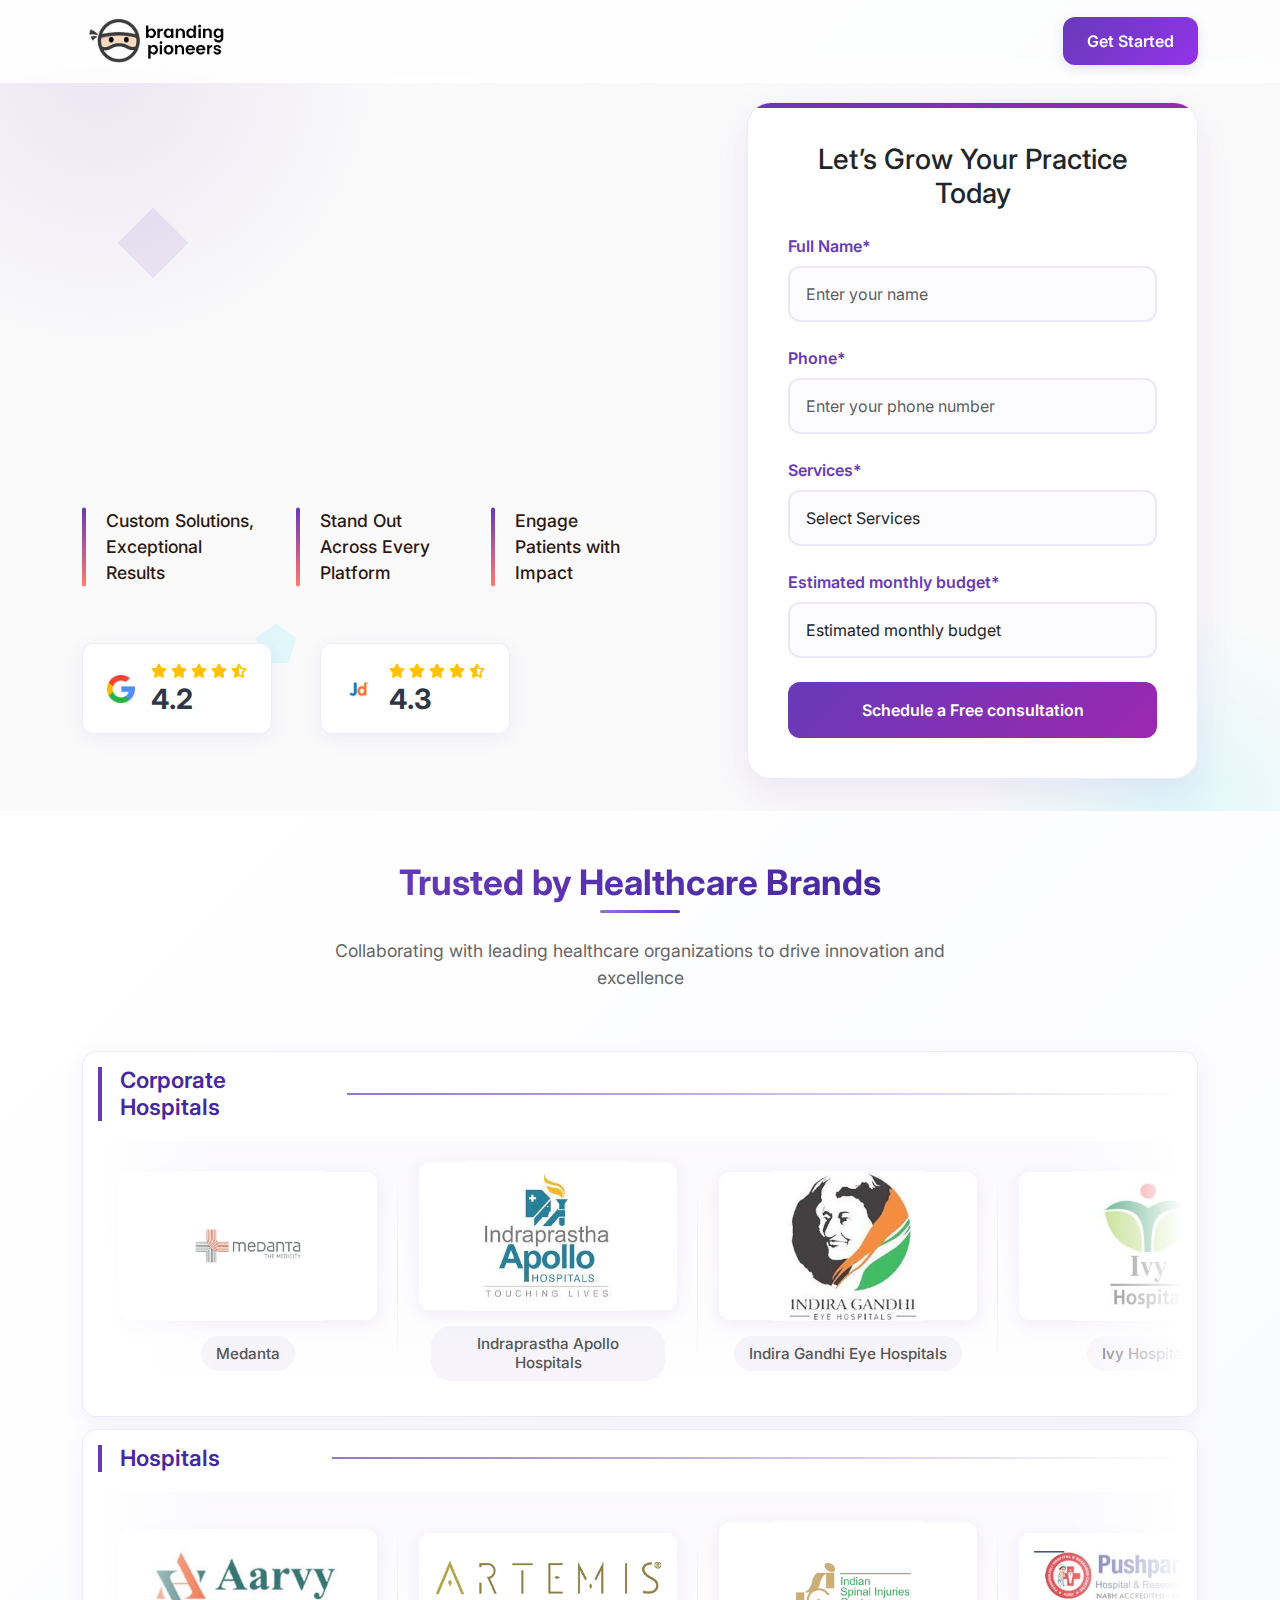
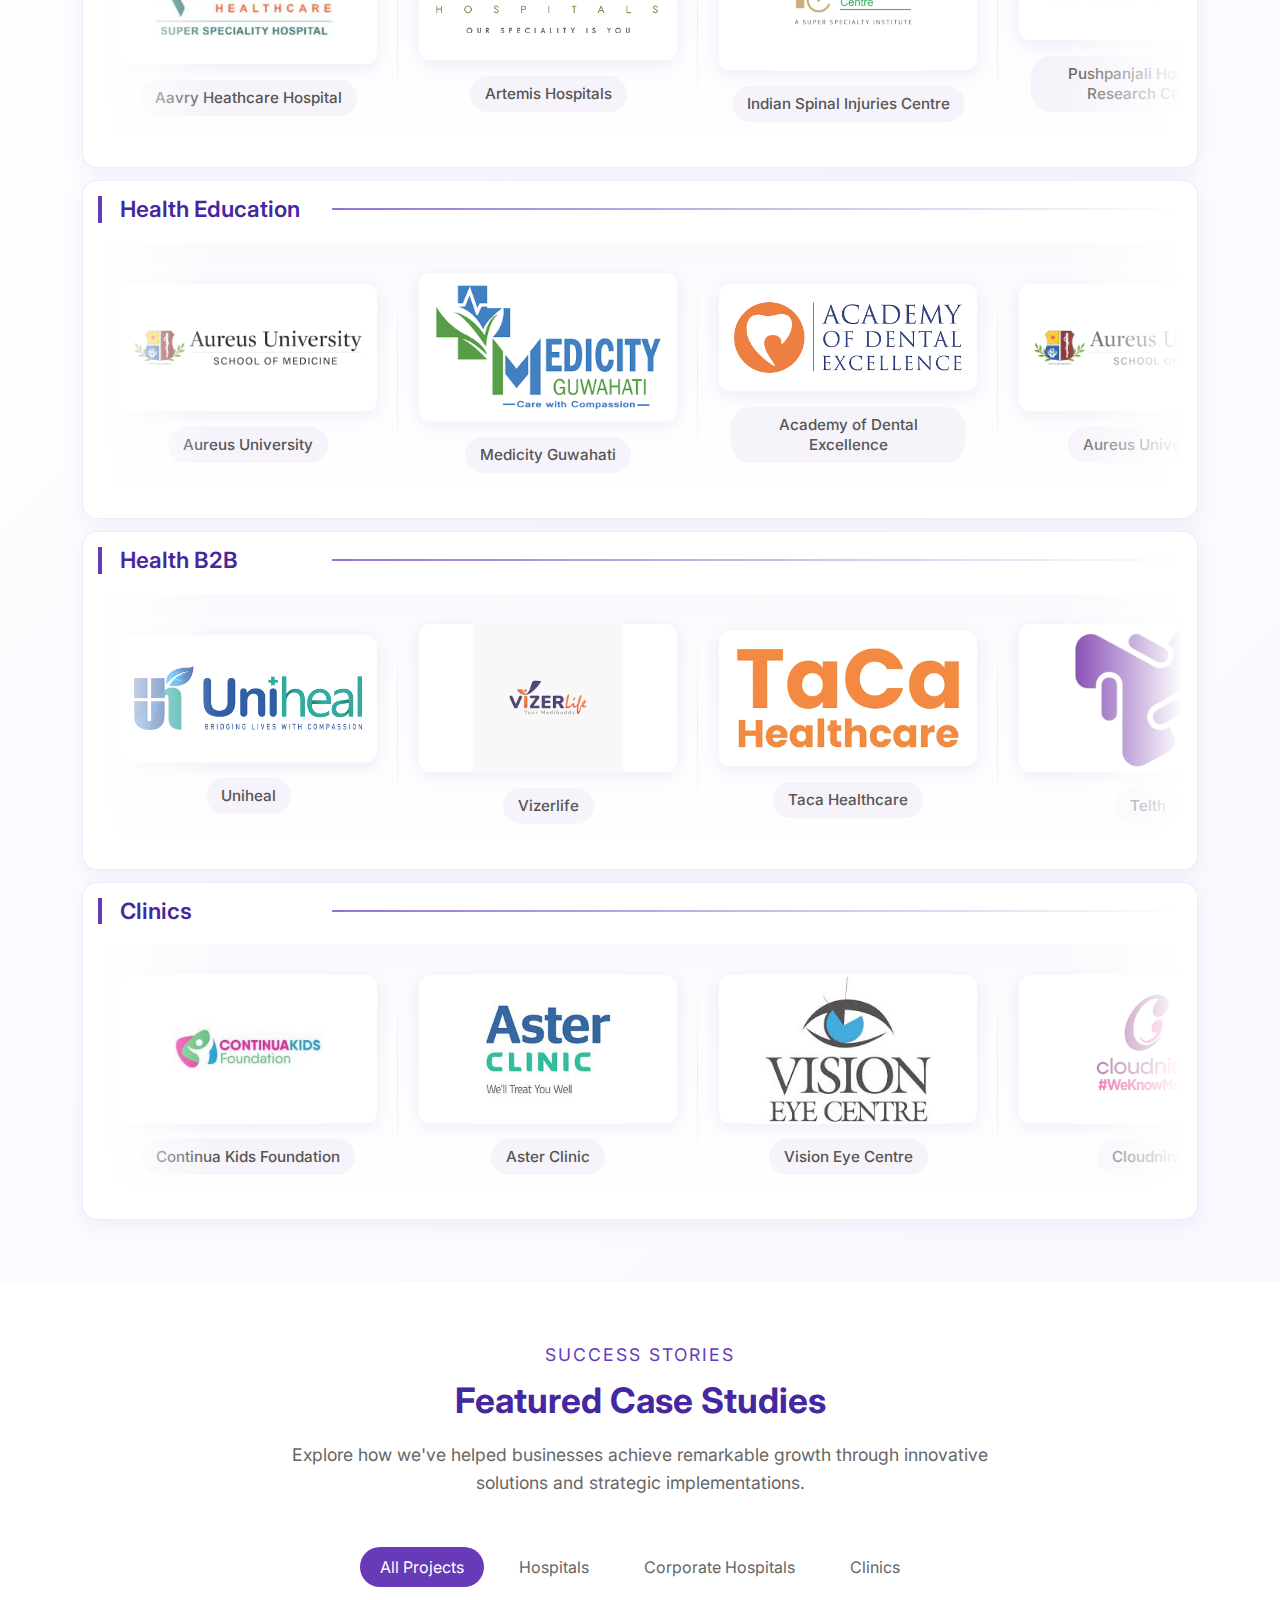
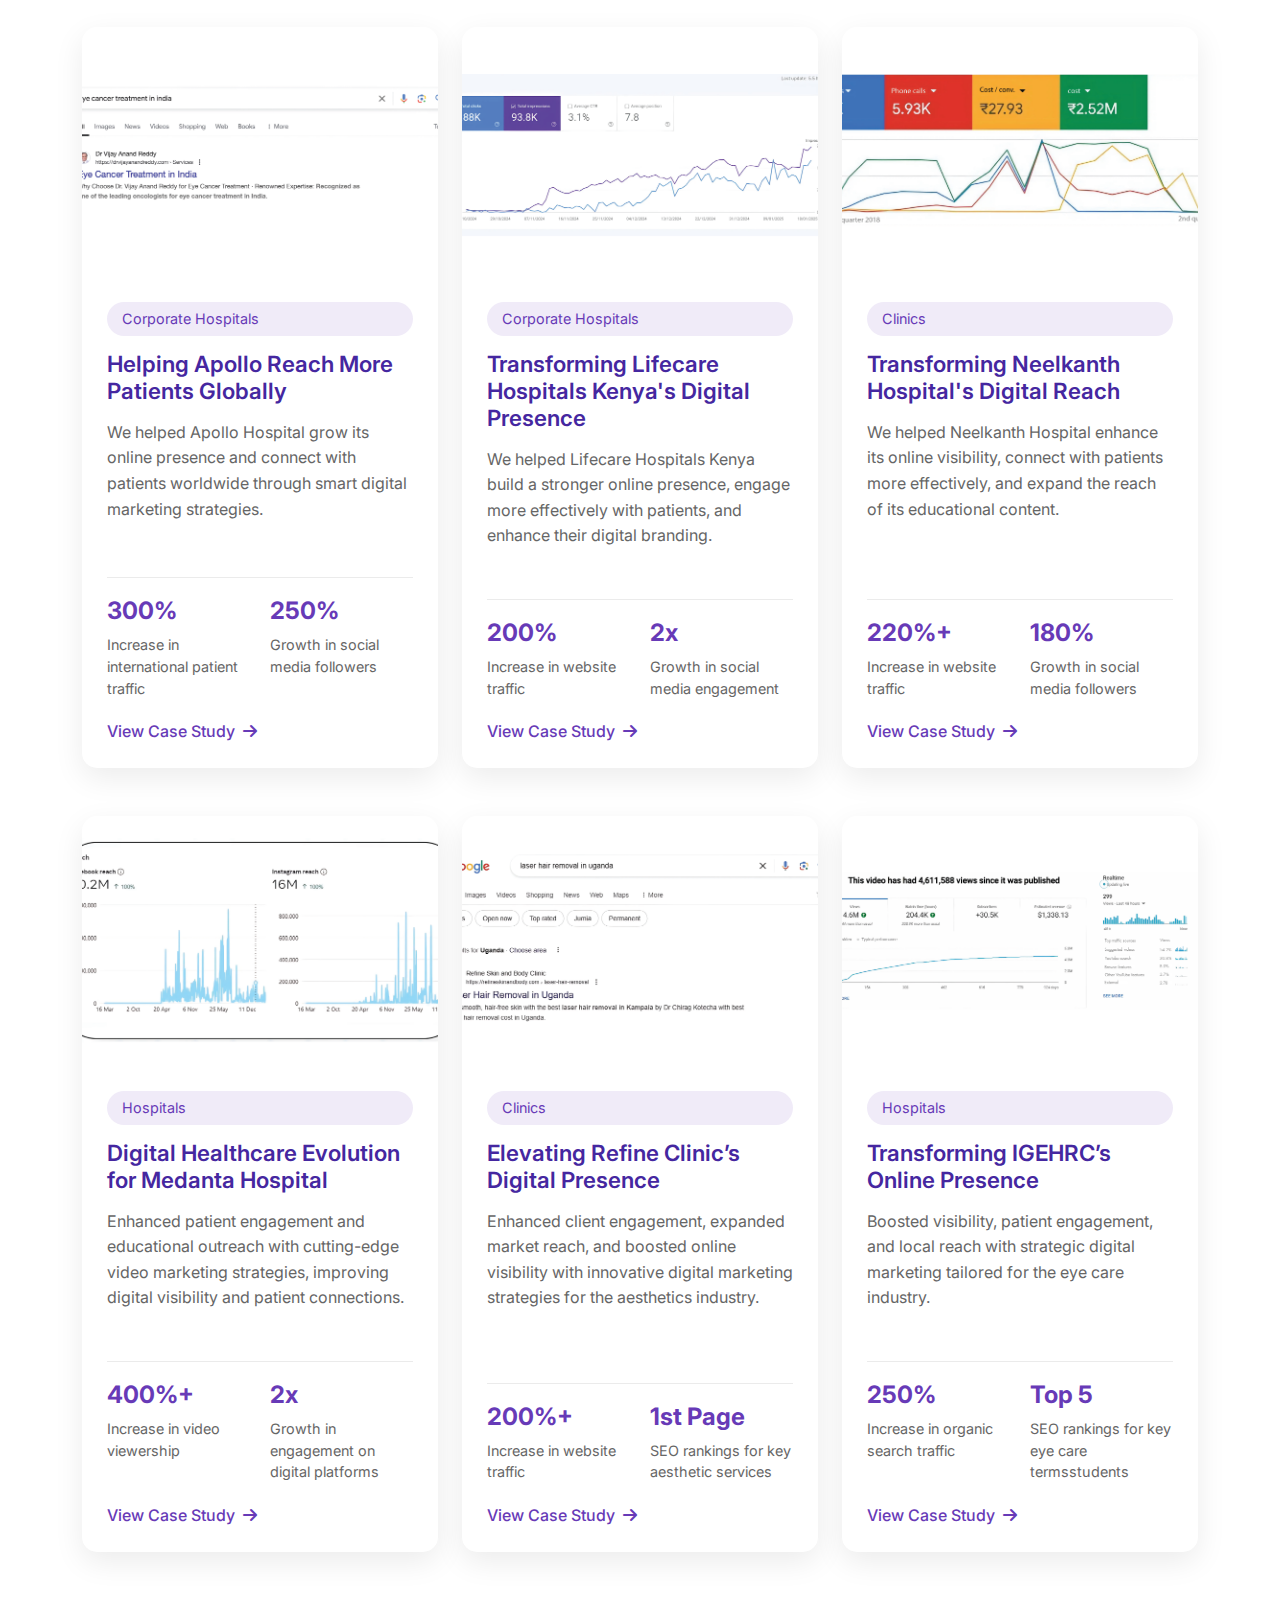
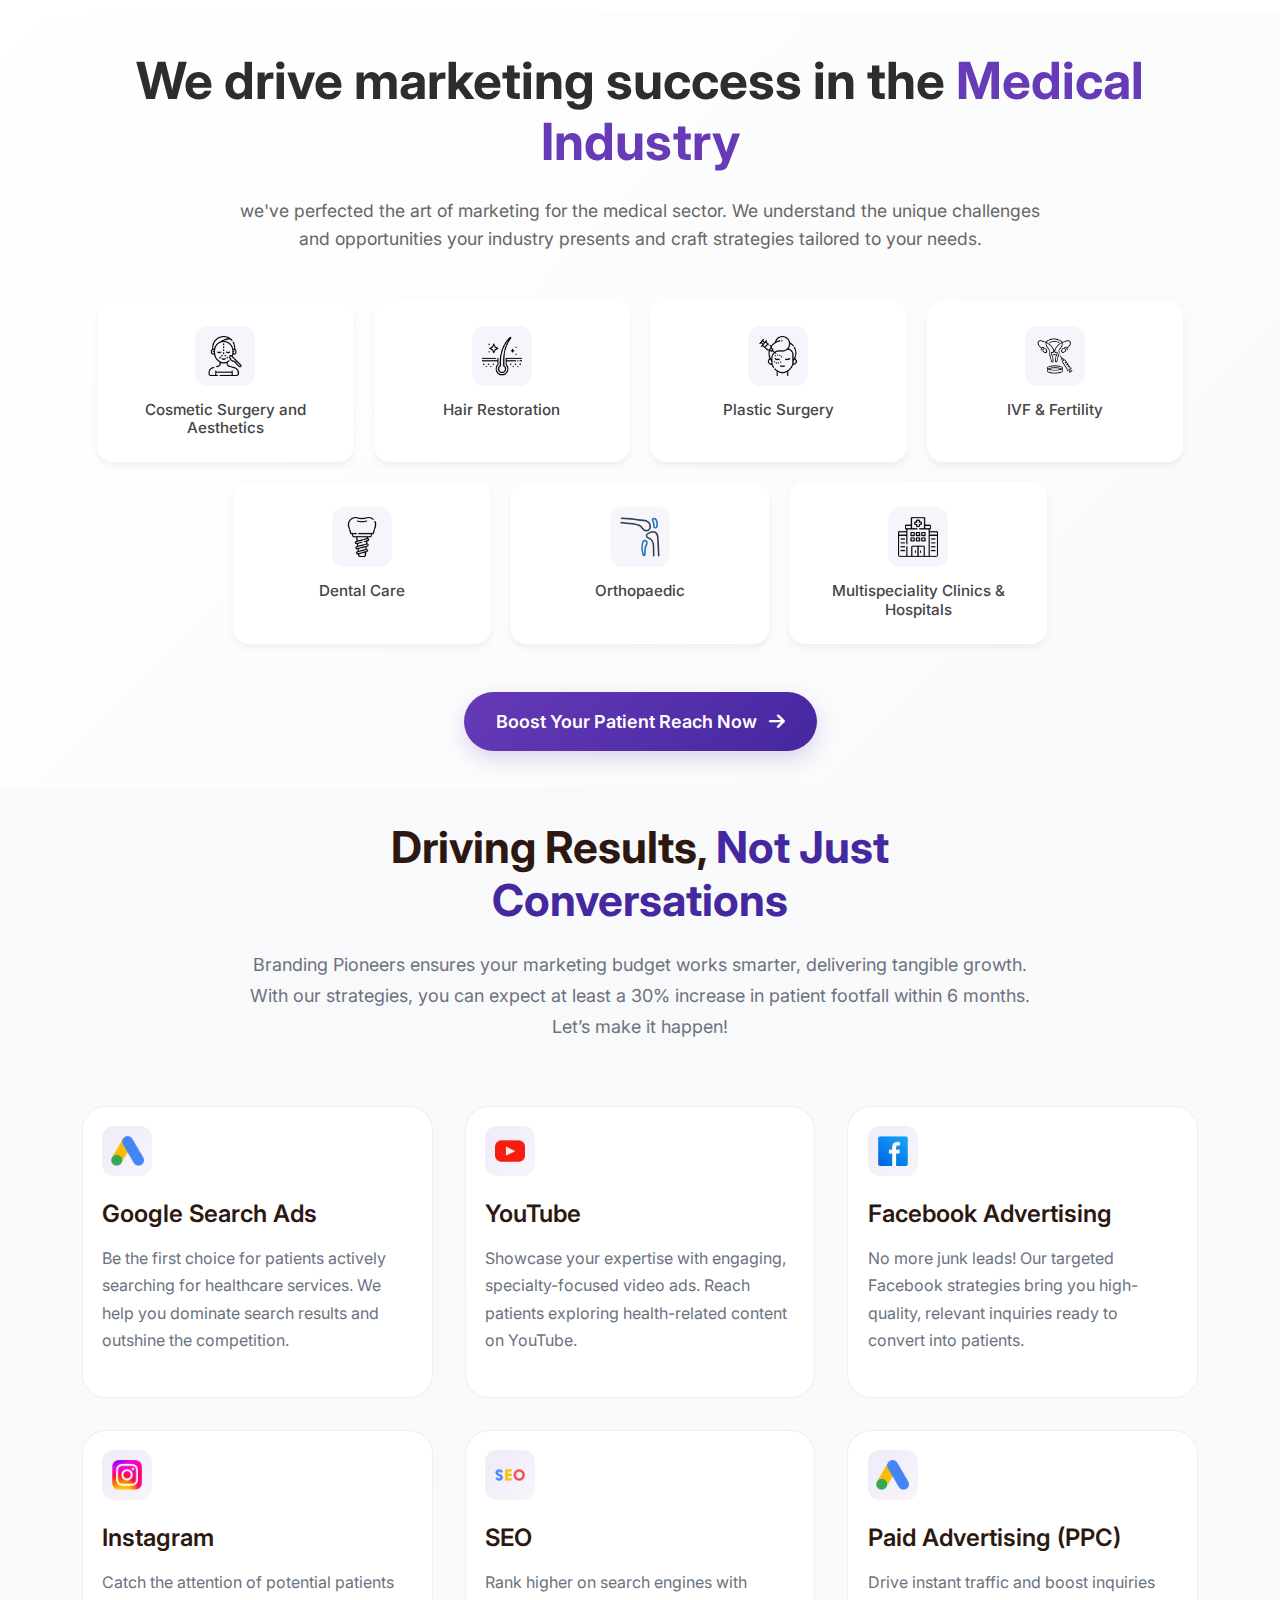
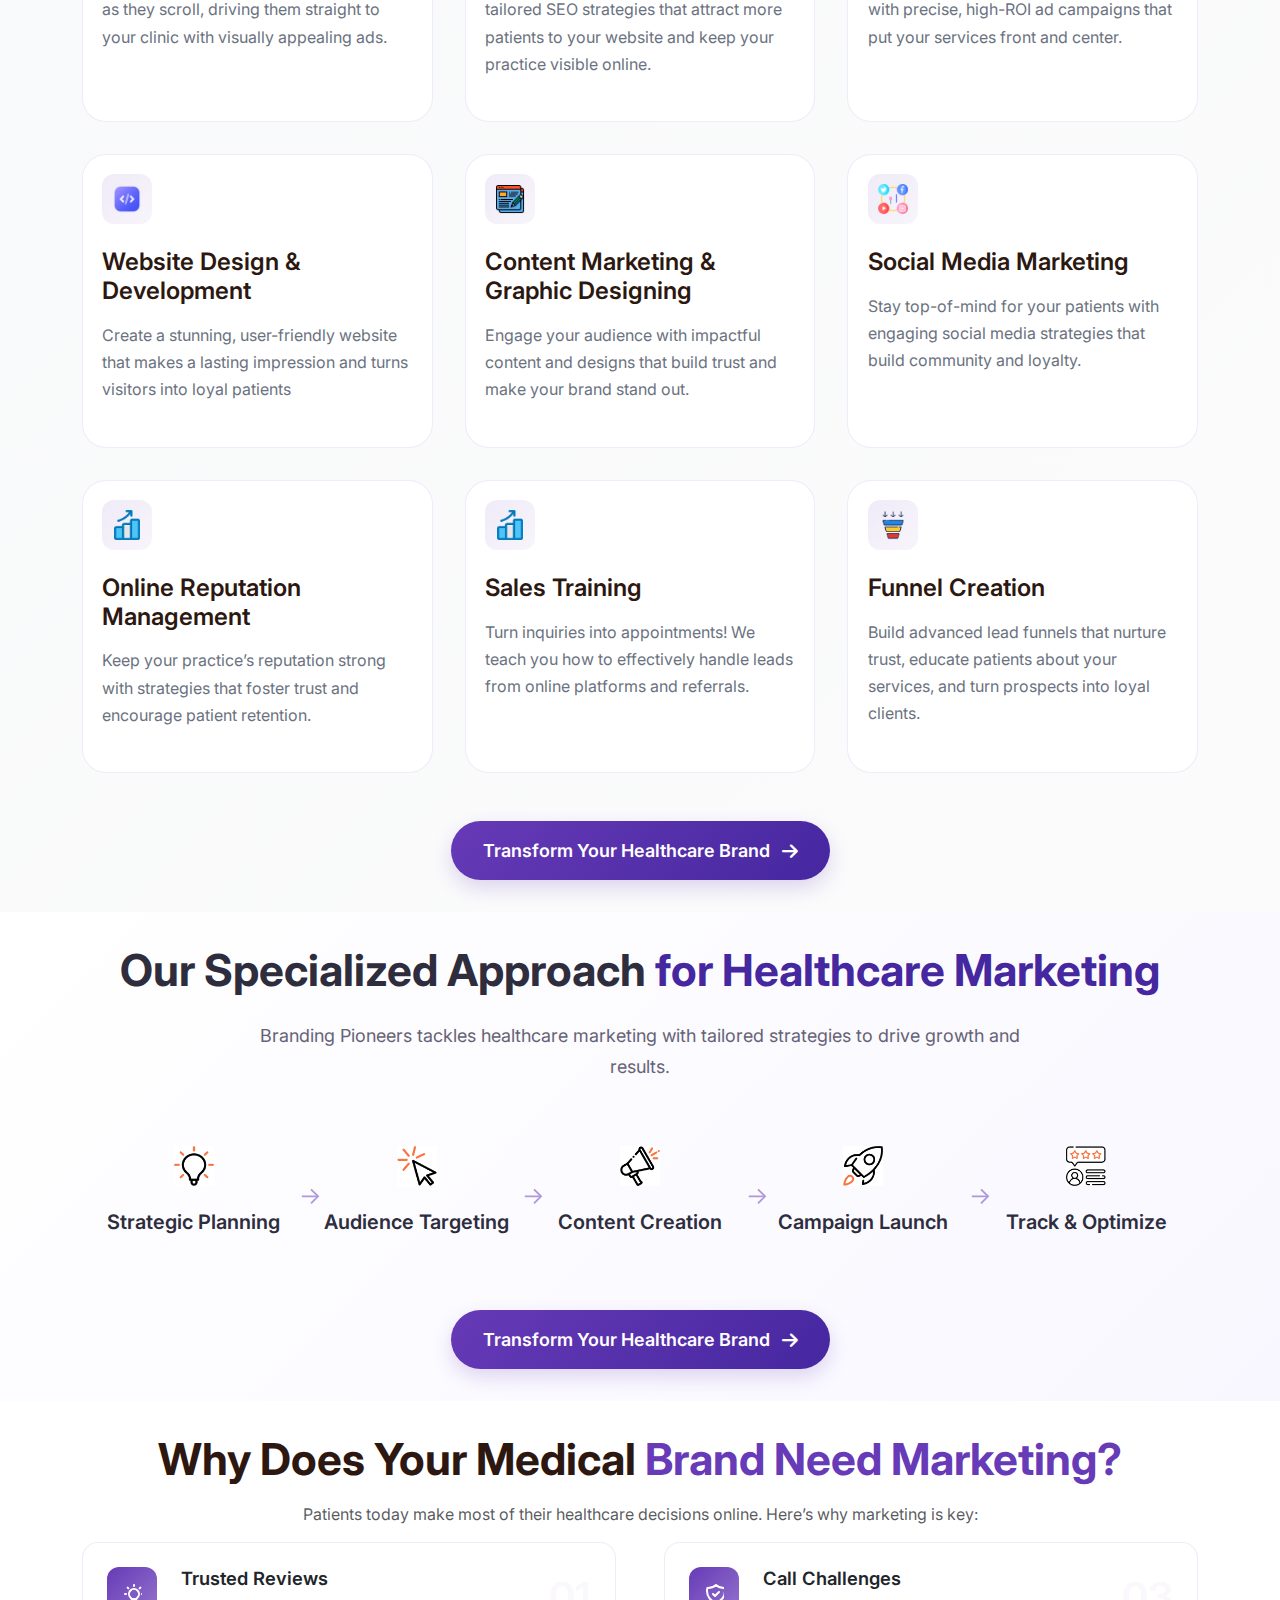
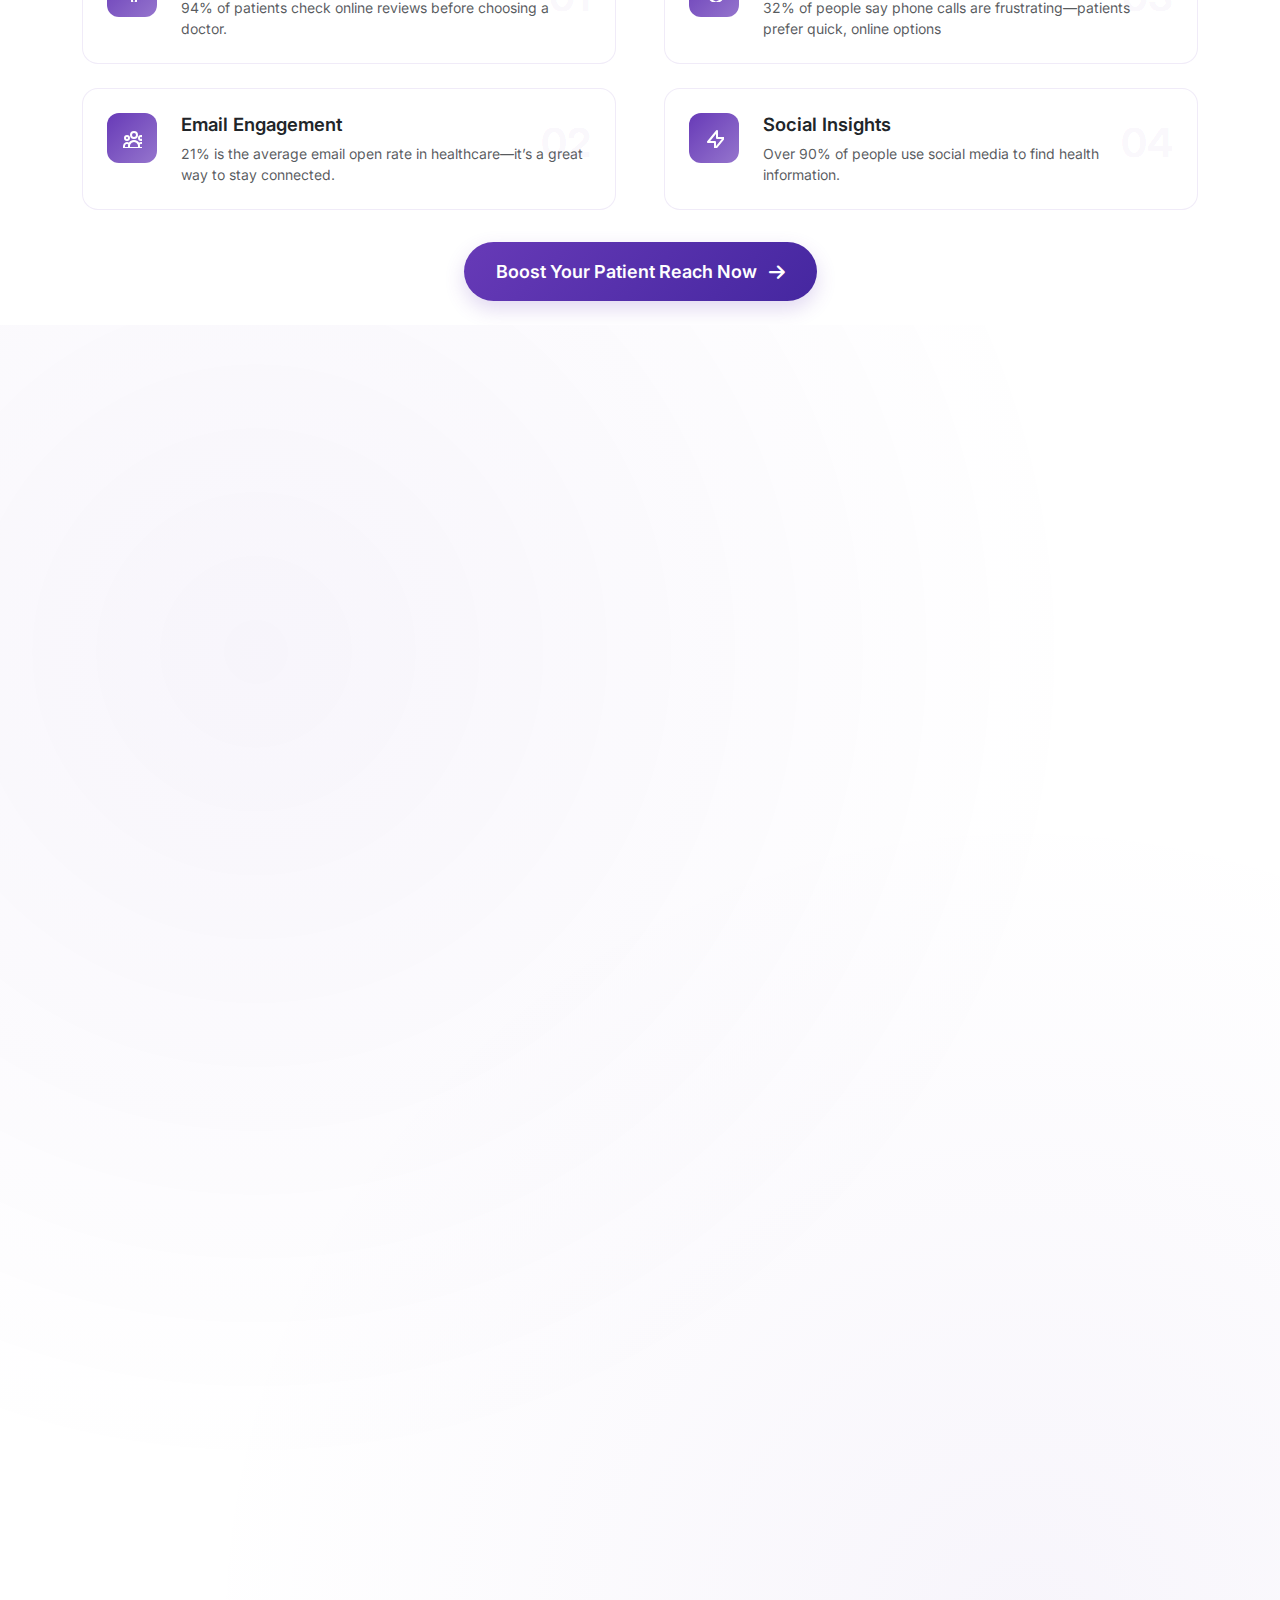
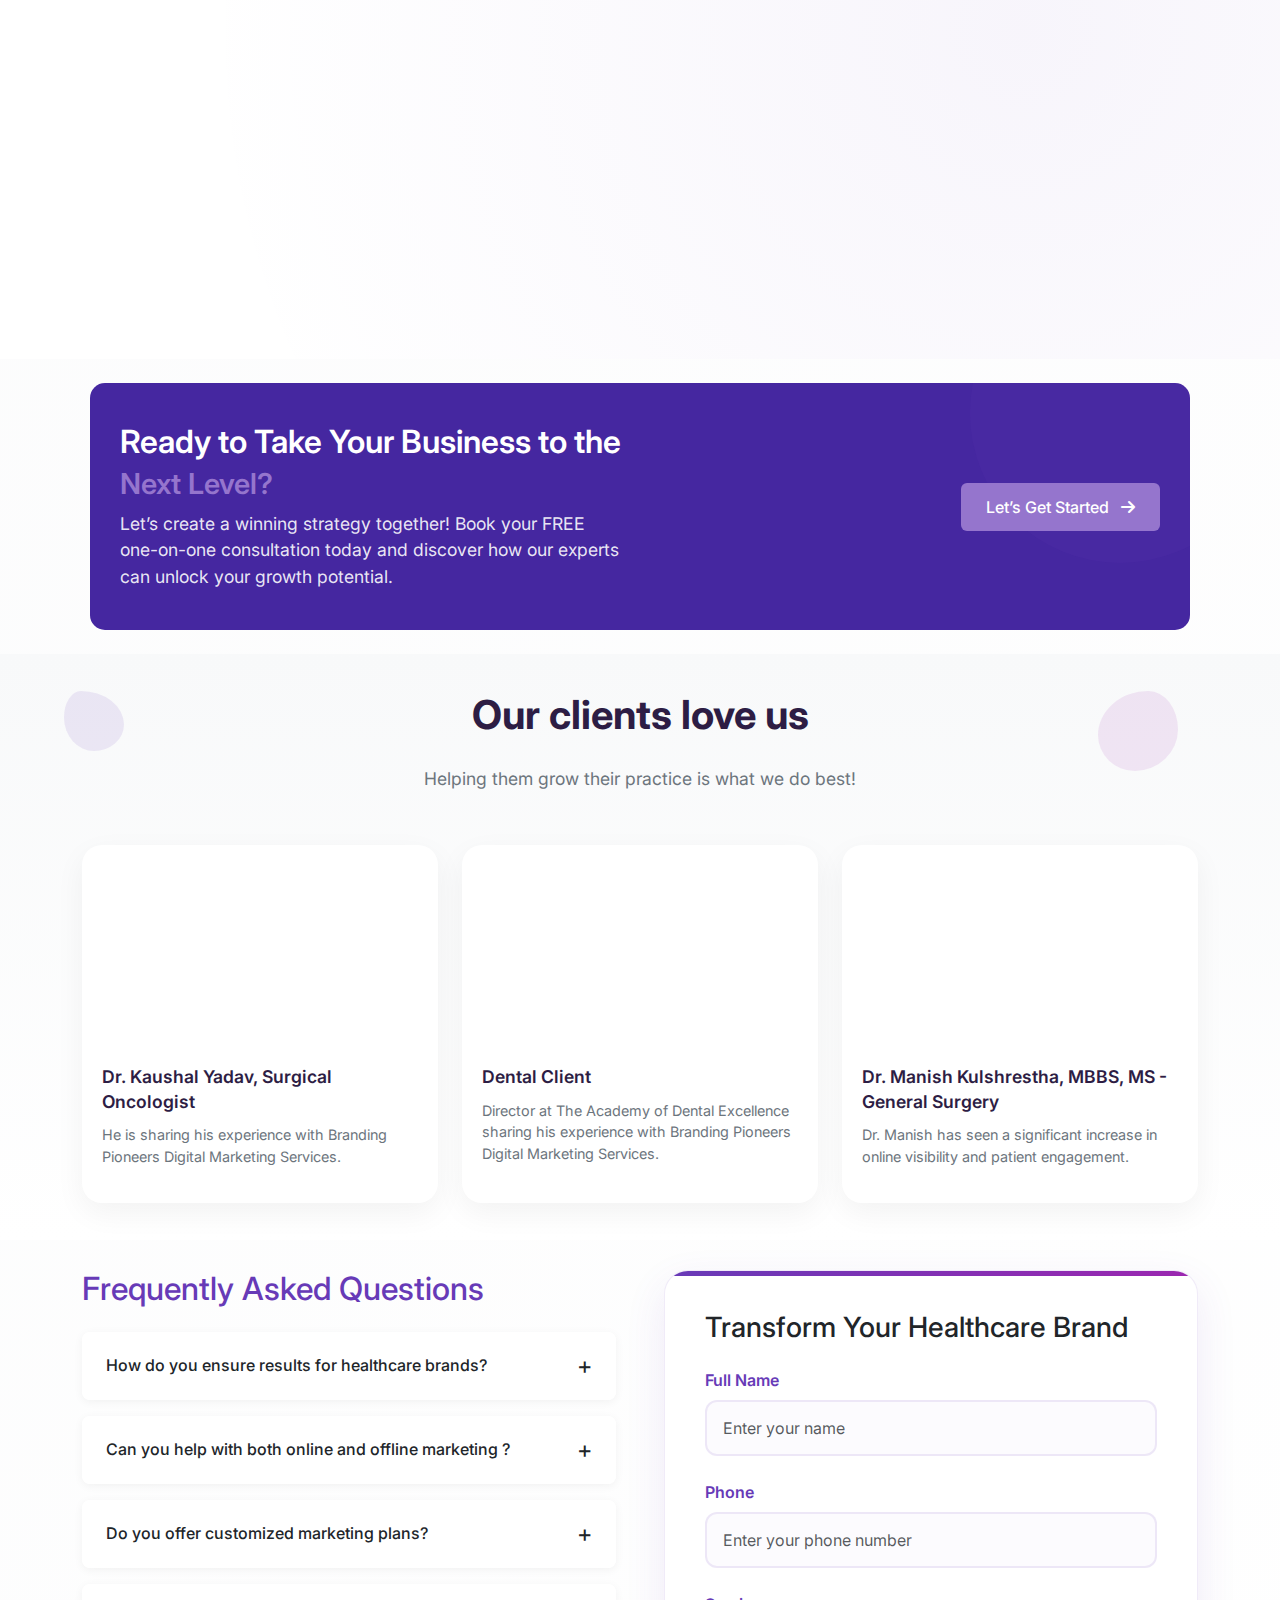
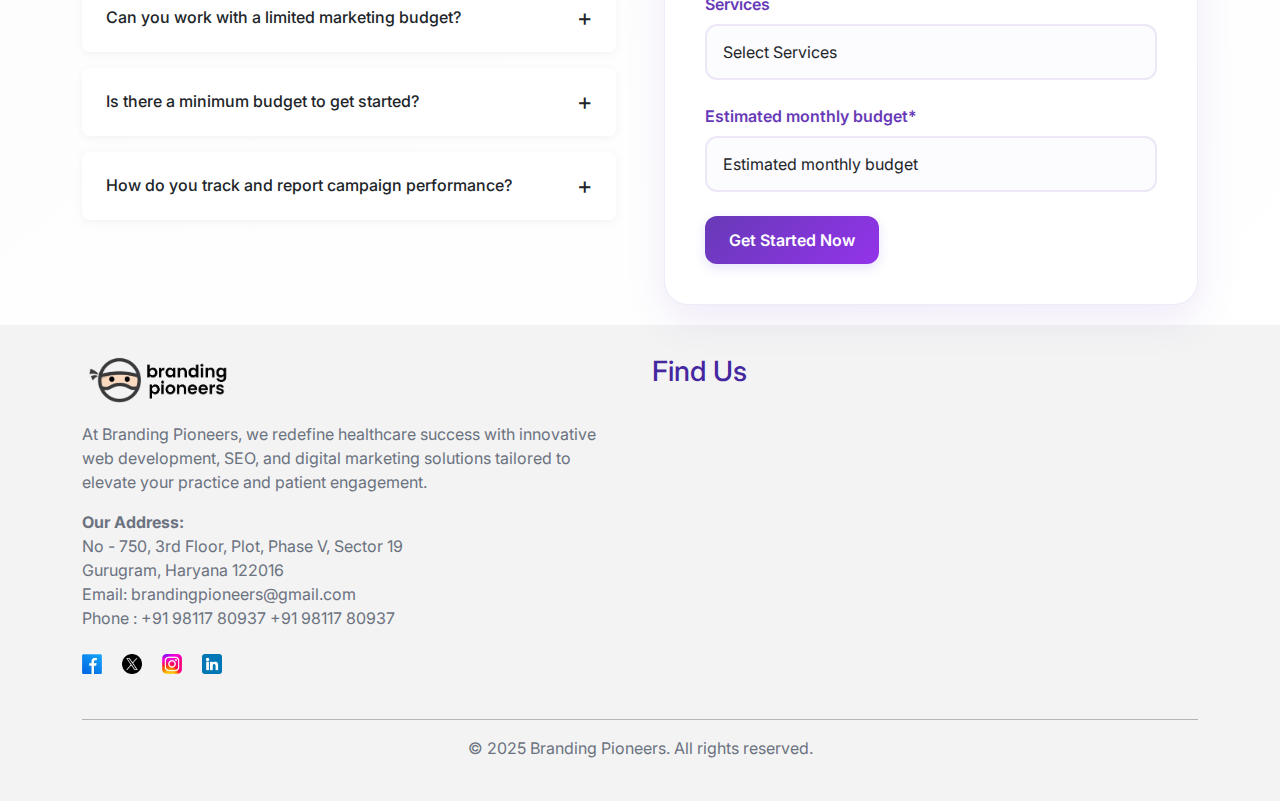
==== commit 6e098e99: "changes done" ====
--- a/index.html
+++ b/index.html
@@ -88,7 +88,7 @@
             <div class="container">
                 <!-- Logo with Icon -->
                 <a class="logo-container" href="#">
-                    <img src="assets/images/logo (1).png"  height="50px">
+                    <img src="assets/images/Bp_logo-removebg-preview.png"  height="50px">
                 </a>
 
                 <!-- CTA Button -->
@@ -672,6 +672,9 @@
                         </div>
                     </div>
                 </div>
+                </div>
+
+                <div class="row pt-5" id="case-studies-container">
                  <!-- Case Study 4 -->
                  <div class="col-lg-4 col-md-6 casestudy-item" data-category="hospitals">
                     <div class="casestudy-card">
@@ -1424,7 +1427,7 @@
             <!-- Logo and Company Info -->
             <div class="col-lg-6 ">
               <div class="logo mb-3">
-                <img src="assets/images/logo (1).png" alt="Company Logo">
+                <img src="assets/images/Bp_logo-removebg-preview.png" alt="Company Logo">
               </div>
               <p >
                 At Branding Pioneers, we redefine healthcare success with innovative web development, SEO, and digital marketing solutions tailored to elevate your practice and patient engagement.
--- a/style.css
+++ b/style.css
@@ -1680,7 +1680,7 @@
 
 .founder-card {
     display: flex;
-    align-items: center;
+    /* align-items: center; */
     gap: 60px;
     opacity: 0;
     animation: fadeInUp 0.6s ease forwards 0.6s;
@@ -1861,7 +1861,9 @@
     .founder-image-container {
         flex: 0 0 300px;
     }
-
+    /* .founder-image-bg{
+        display: none;
+    } */
     .social-links {
         justify-content: center;
     }
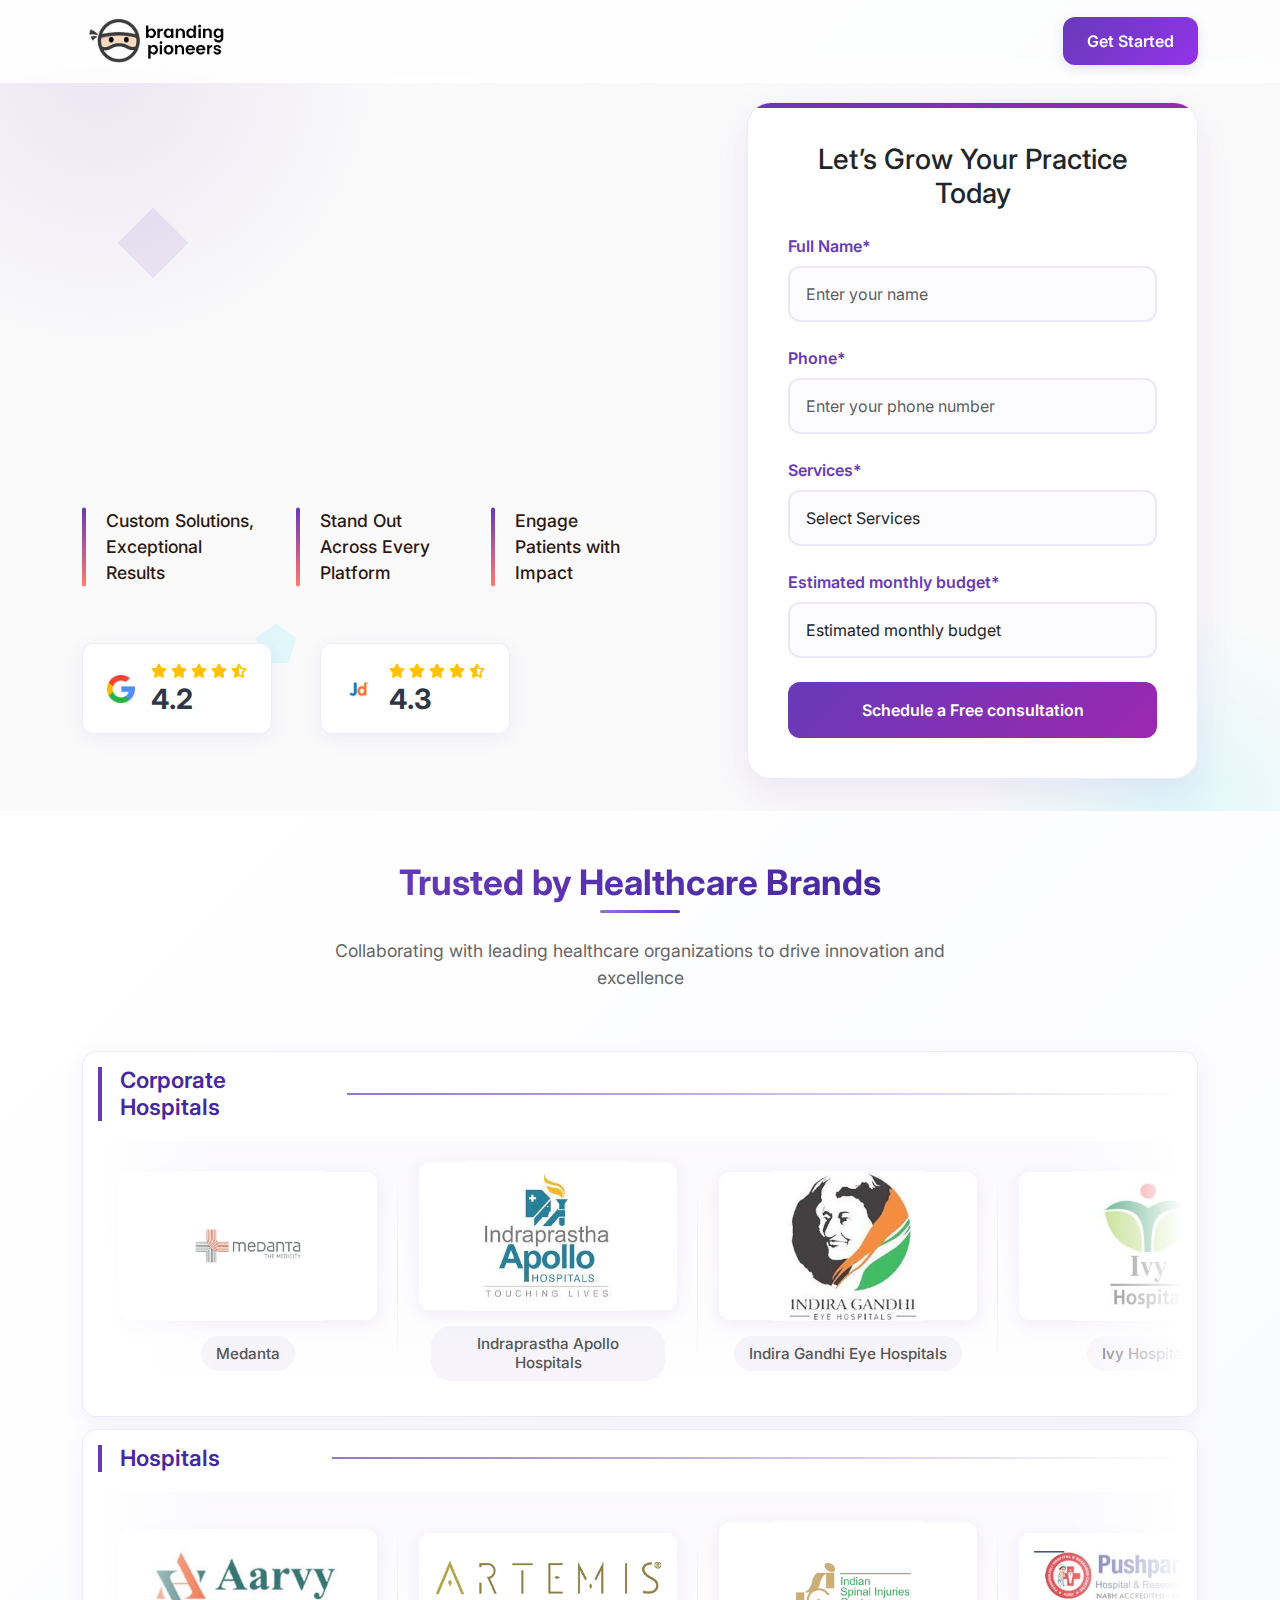
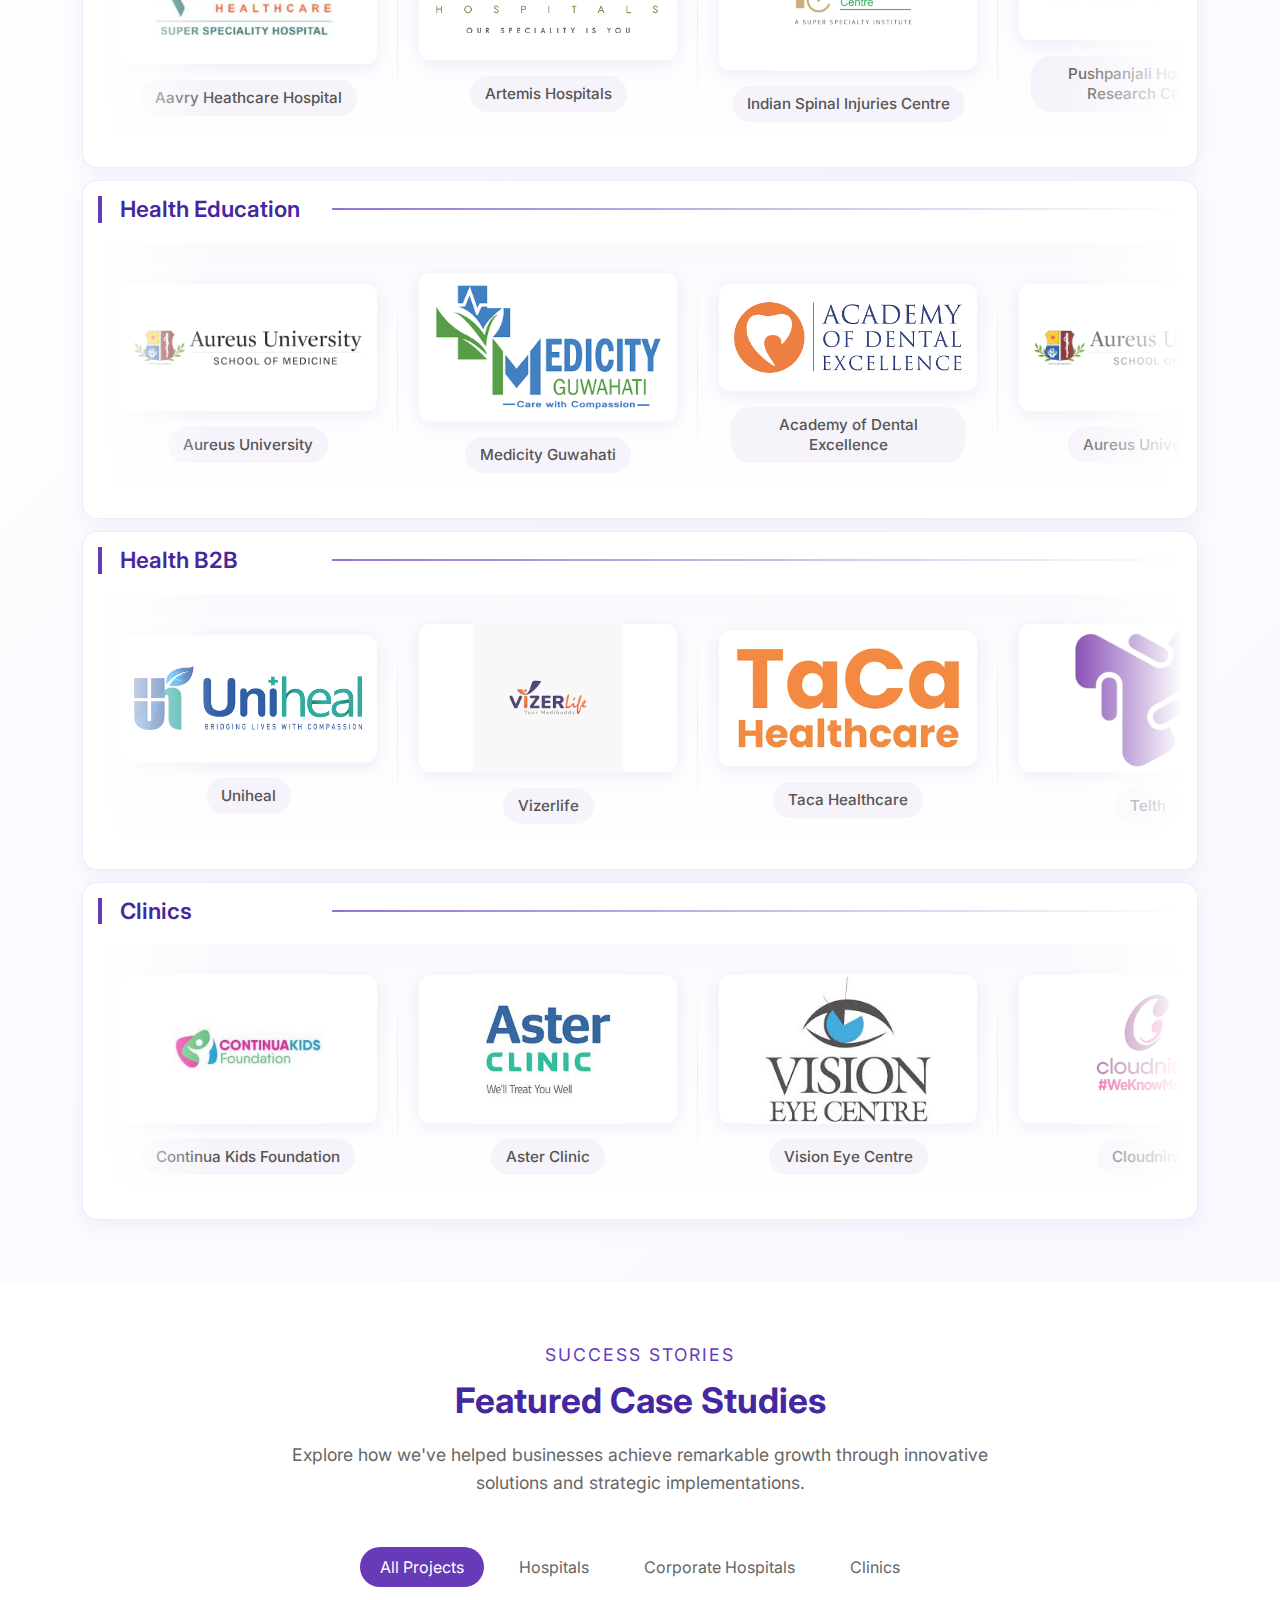
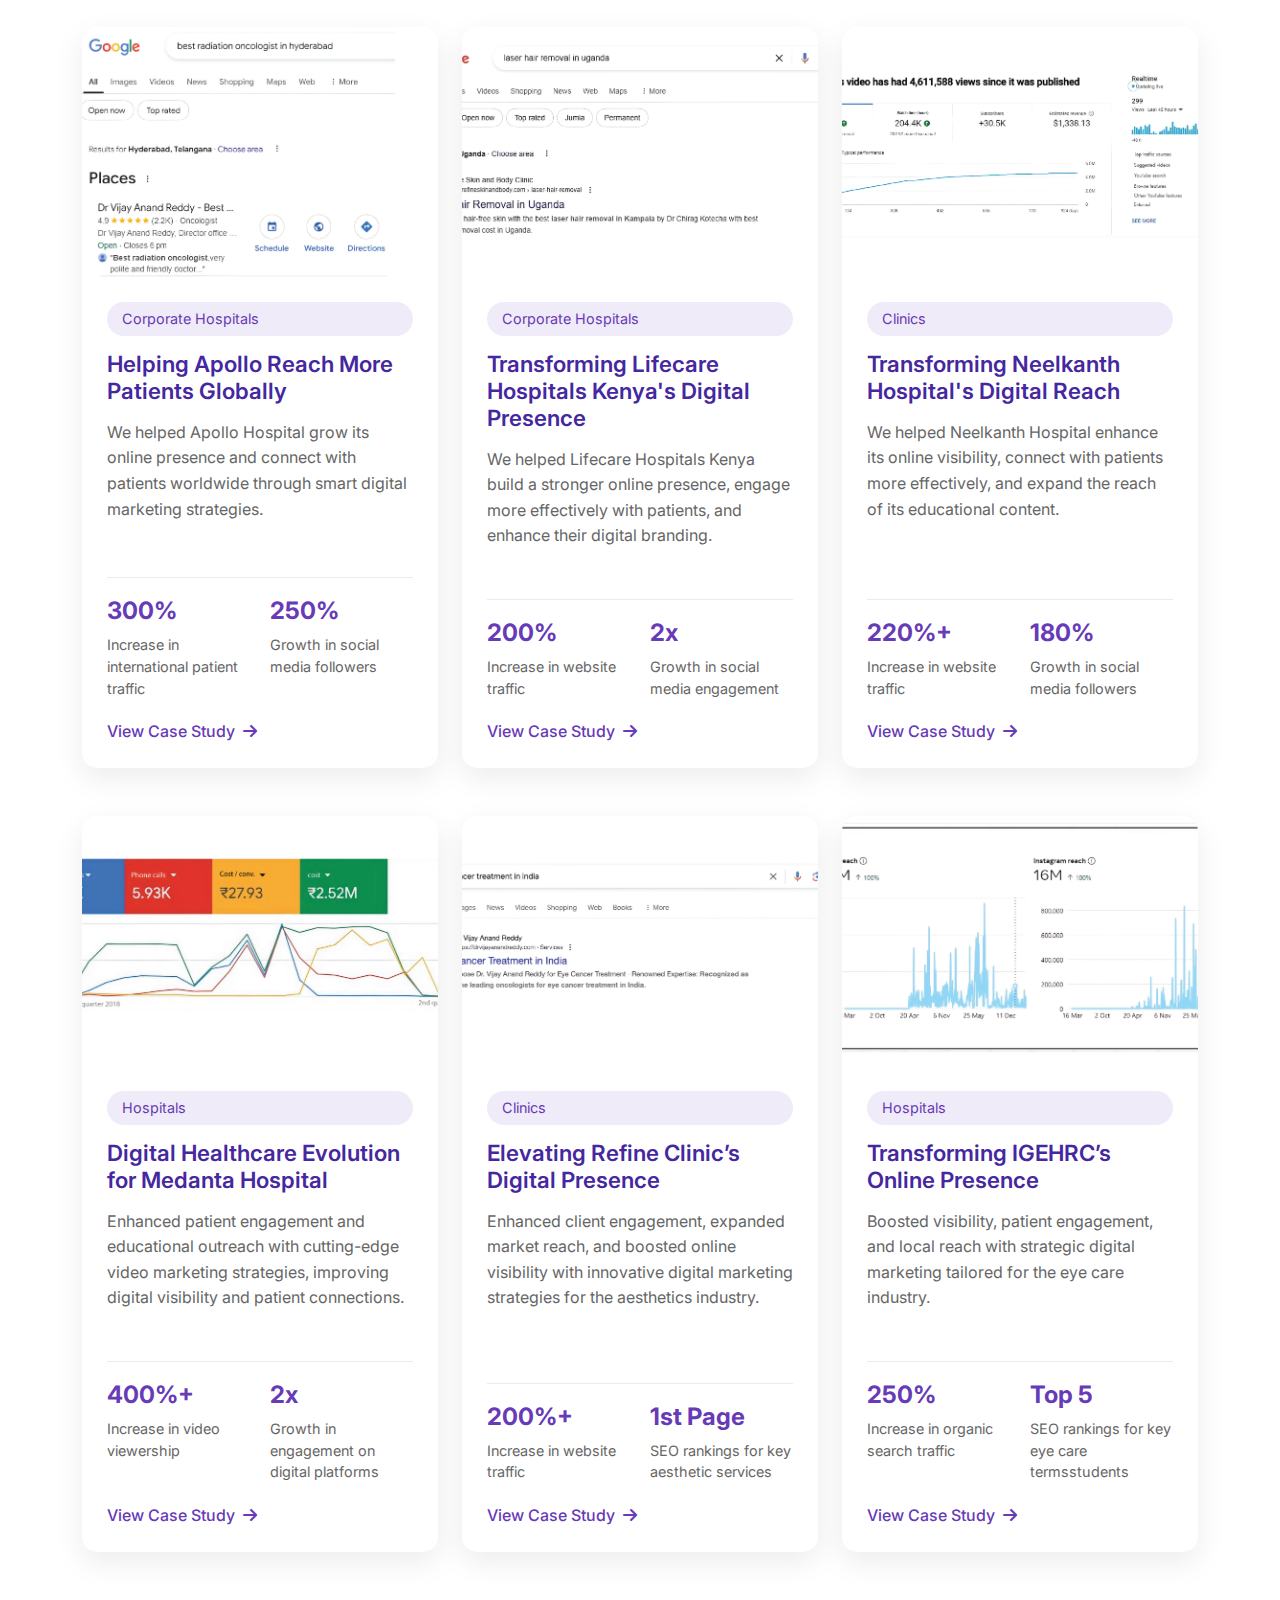
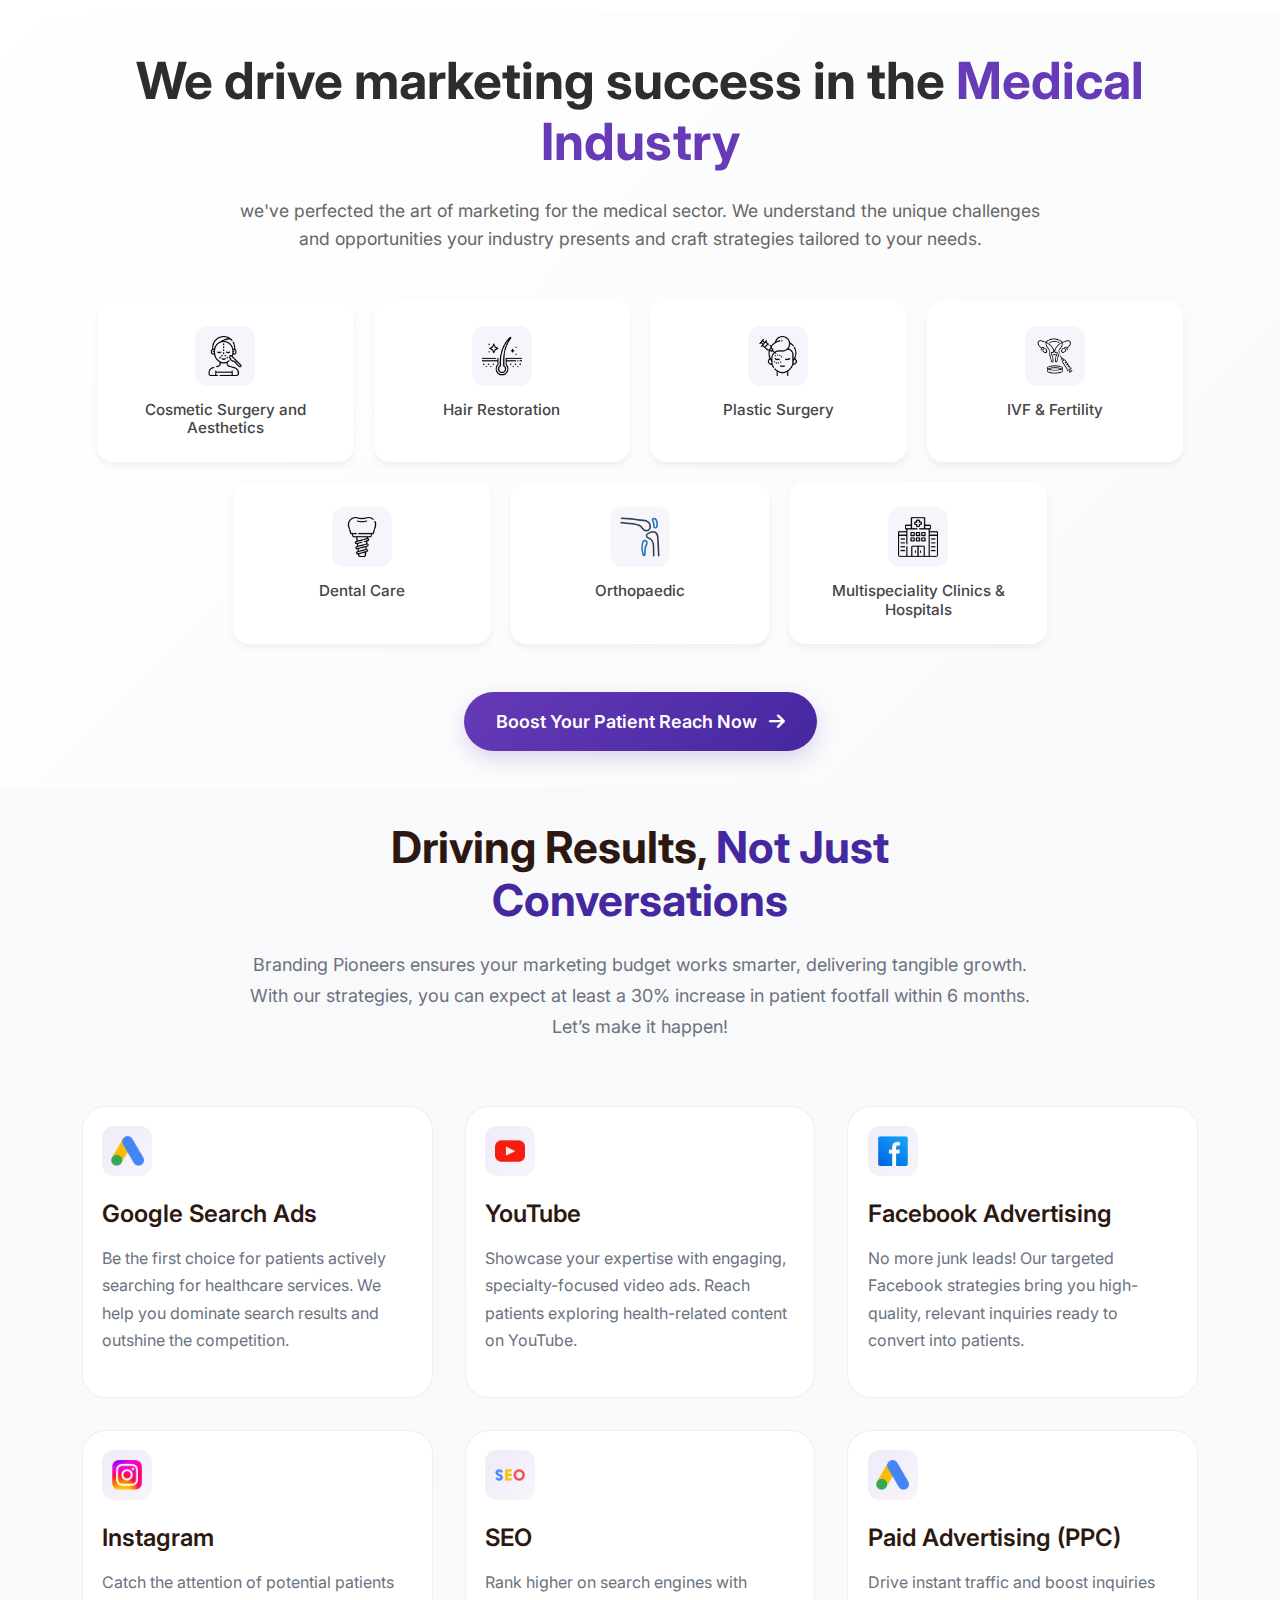
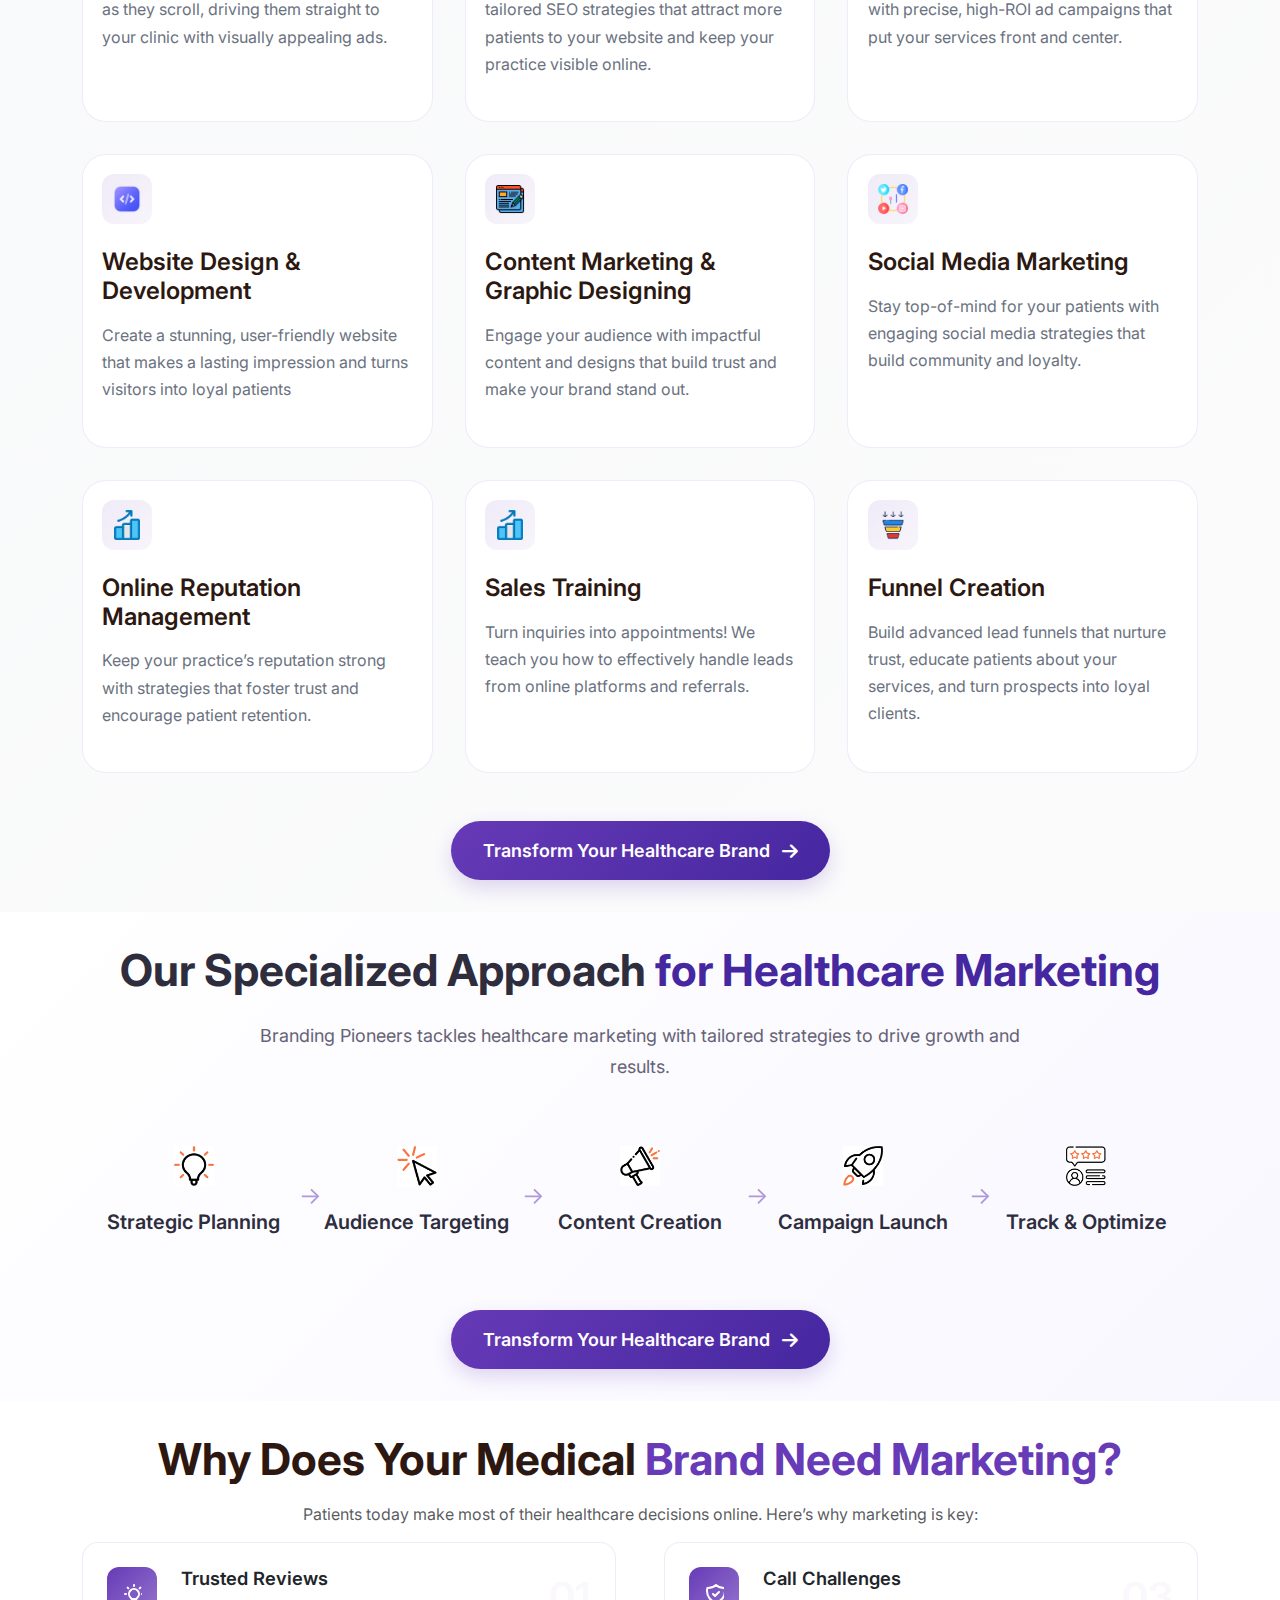
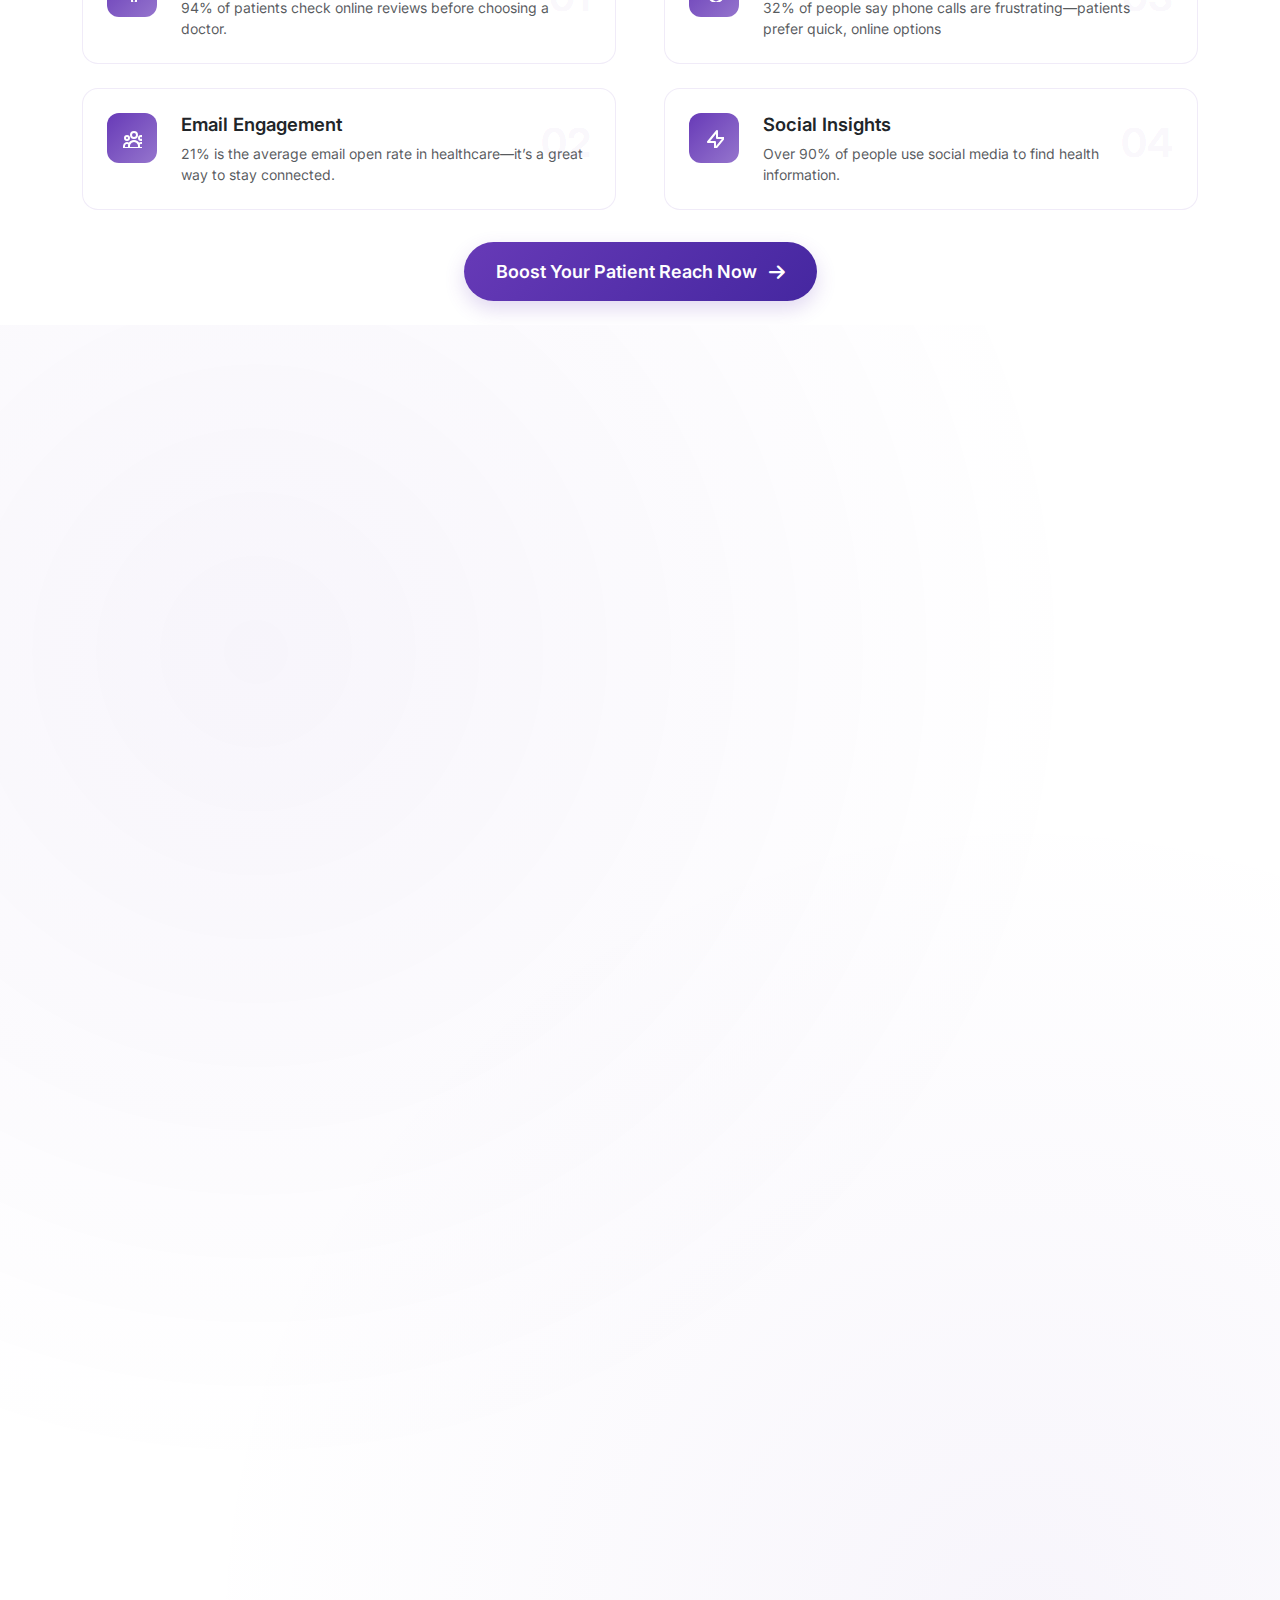
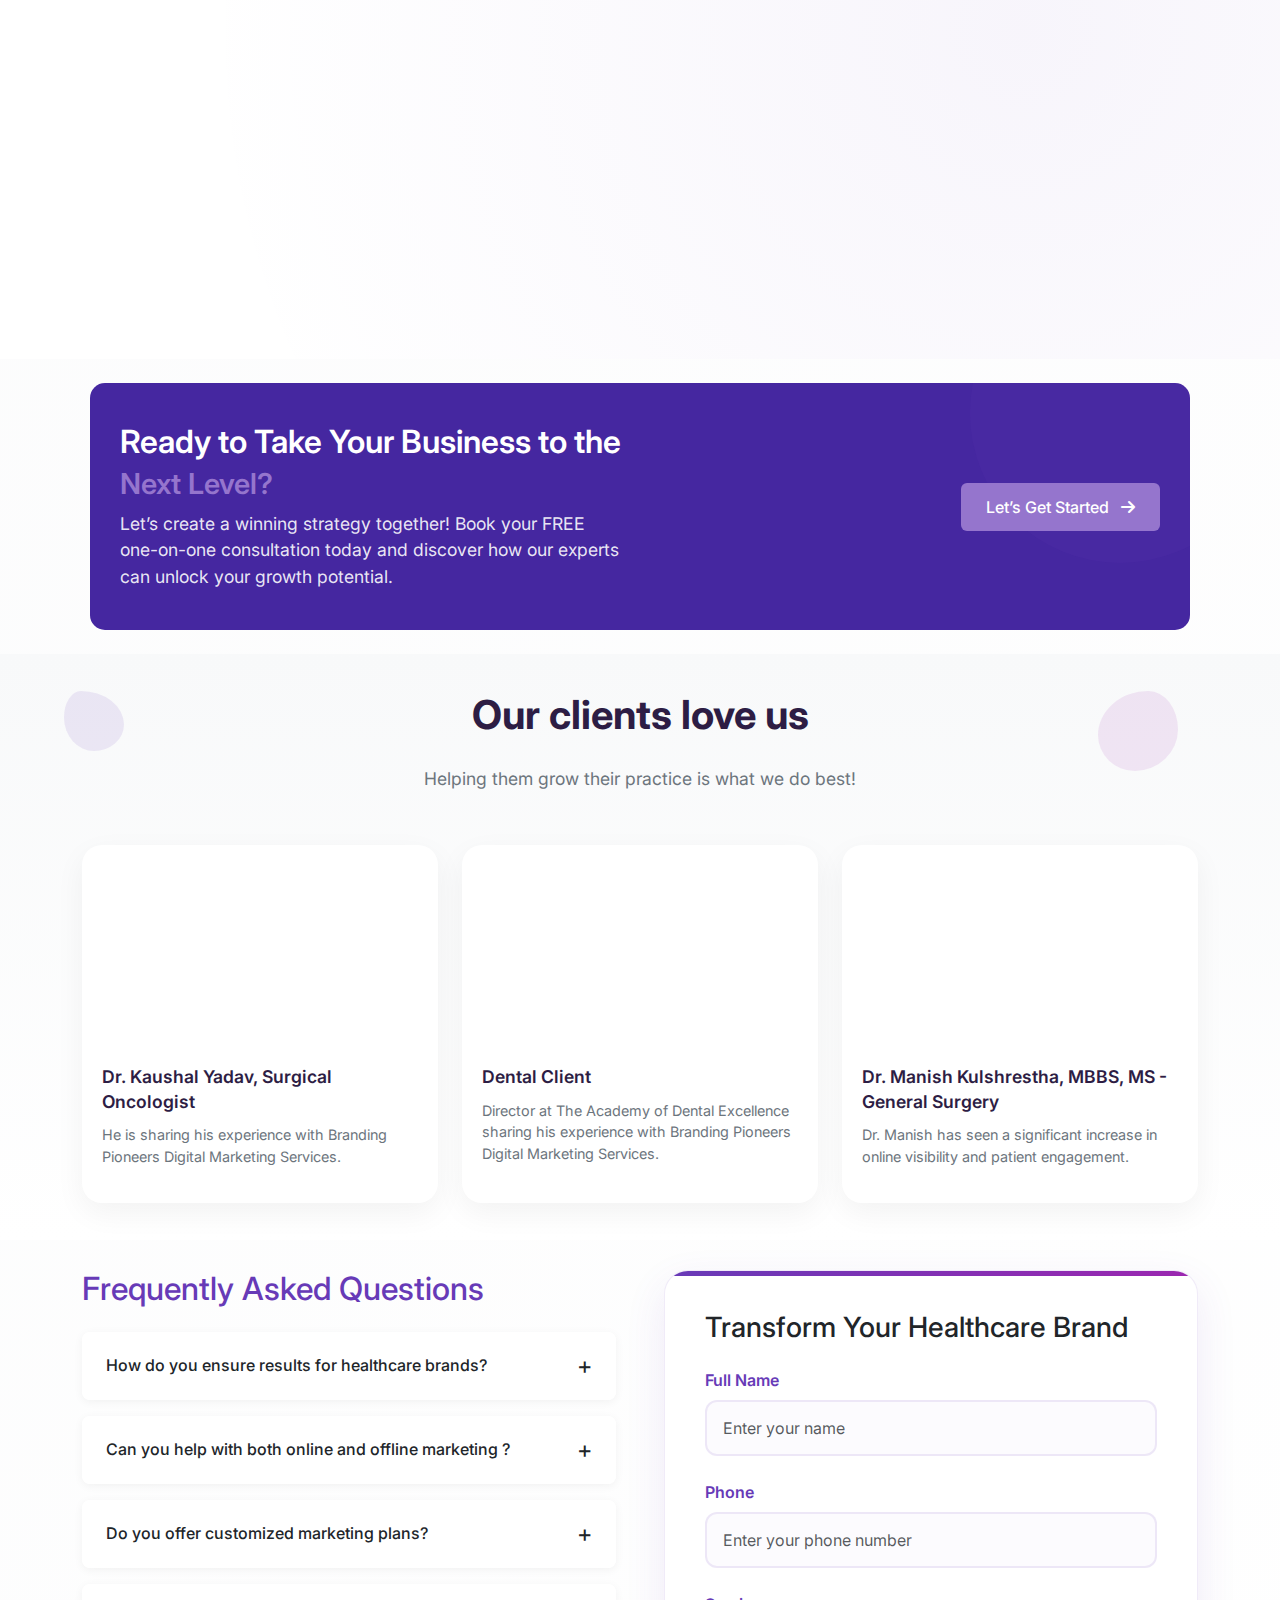
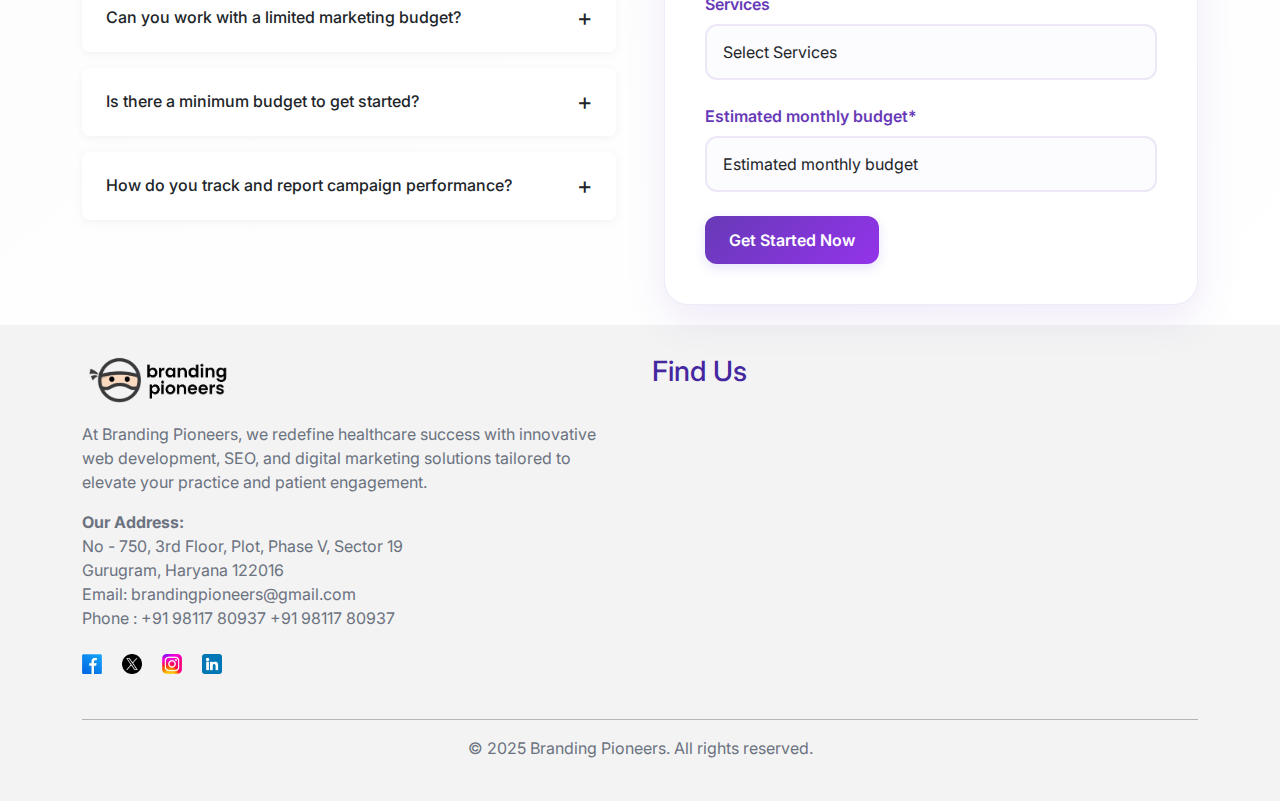
==== commit 6a0c3059: "final changes" ====
--- a/index.html
+++ b/index.html
@@ -592,7 +592,7 @@
                 <!-- Case Study 1 -->
                 <div class="col-lg-4 col-md-6 casestudy-item" data-category="corporate-hospitals">
                     <div class="casestudy-card">
-                        <img src="assets/images/BP-07.png" alt="E-commerce Platform" class="casestudy-image">
+                        <img src="assets/images/BP FINAL-07.png" alt="E-commerce Platform" class="casestudy-image" >
                         <div class="casestudy-content">
                             <span class="casestudy-category">Corporate Hospitals</span>
                             <h3 class="casestudy-card-title">Helping Apollo Reach More Patients Globally</h3>
@@ -620,7 +620,7 @@
                 <!-- Case Study 2 -->
                 <div class="col-lg-4 col-md-6 casestudy-item" data-category="corporate-hospitals">
                     <div class="casestudy-card">
-                        <img src="assets/images/BP-02.png" alt="Healthcare Solution" class="casestudy-image">
+                        <img src="assets/images/BP FINAL-02.png" alt="Healthcare Solution" class="casestudy-image" >
                         <div class="casestudy-content">
                             <span class="casestudy-category">Corporate Hospitals</span>
                             <h3 class="casestudy-card-title">Transforming Lifecare Hospitals Kenya's Digital Presence</h3>
@@ -648,7 +648,7 @@
                 <!-- Case Study 3 -->
                 <div class="col-lg-4 col-md-6 casestudy-item" data-category="clinics">
                     <div class="casestudy-card">
-                        <img src="assets/images/bp graph-03 (1).png" alt="Fintech Solution" class="casestudy-image">
+                        <img src="assets/images/BP FINAL-03.png" alt="Fintech Solution" class="casestudy-image">
                         <div class="casestudy-content">
                             <span class="casestudy-category">Clinics</span>
                             <h3 class="casestudy-card-title">Transforming Neelkanth Hospital's Digital Reach</h3>
@@ -678,7 +678,7 @@
                  <!-- Case Study 4 -->
                  <div class="col-lg-4 col-md-6 casestudy-item" data-category="hospitals">
                     <div class="casestudy-card">
-                        <img src="assets/images/bp graph-01.png" alt="Fintech Solution" class="casestudy-image">
+                        <img src="assets/images/BP FINAL-04.png" alt="Fintech Solution" class="casestudy-image">
                         <div class="casestudy-content">
                             <span class="casestudy-category">Hospitals</span>
                             <h3 class="casestudy-card-title">Digital Healthcare Evolution for Medanta Hospital</h3>
@@ -706,7 +706,7 @@
                  <!-- Case Study 5 -->
                  <div class="col-lg-4 col-md-6 casestudy-item" data-category="clinics">
                     <div class="casestudy-card">
-                        <img src="assets/images/BP-03.png" alt="Fintech Solution" class="casestudy-image">
+                        <img src="assets/images/BP FINAL-05.png" alt="Fintech Solution" class="casestudy-image">
                         <div class="casestudy-content">
                             <span class="casestudy-category">Clinics</span>
                             <h3 class="casestudy-card-title">Elevating Refine Clinic’s Digital Presence</h3>
@@ -733,7 +733,7 @@
                  <!-- Case Study 6 -->
                  <div class="col-lg-4 col-md-6 casestudy-item" data-category="hospitals">
                     <div class="casestudy-card">
-                        <img src="assets/images/bp graph-03.png" alt="Fintech Solution" class="casestudy-image">
+                        <img src="assets/images/BP FINAL-06.png" alt="Fintech Solution" class="casestudy-image">
                         <div class="casestudy-content">
                             <span class="casestudy-category">Hospitals</span>
                             <h3 class="casestudy-card-title">Transforming IGEHRC’s Online Presence</h3>
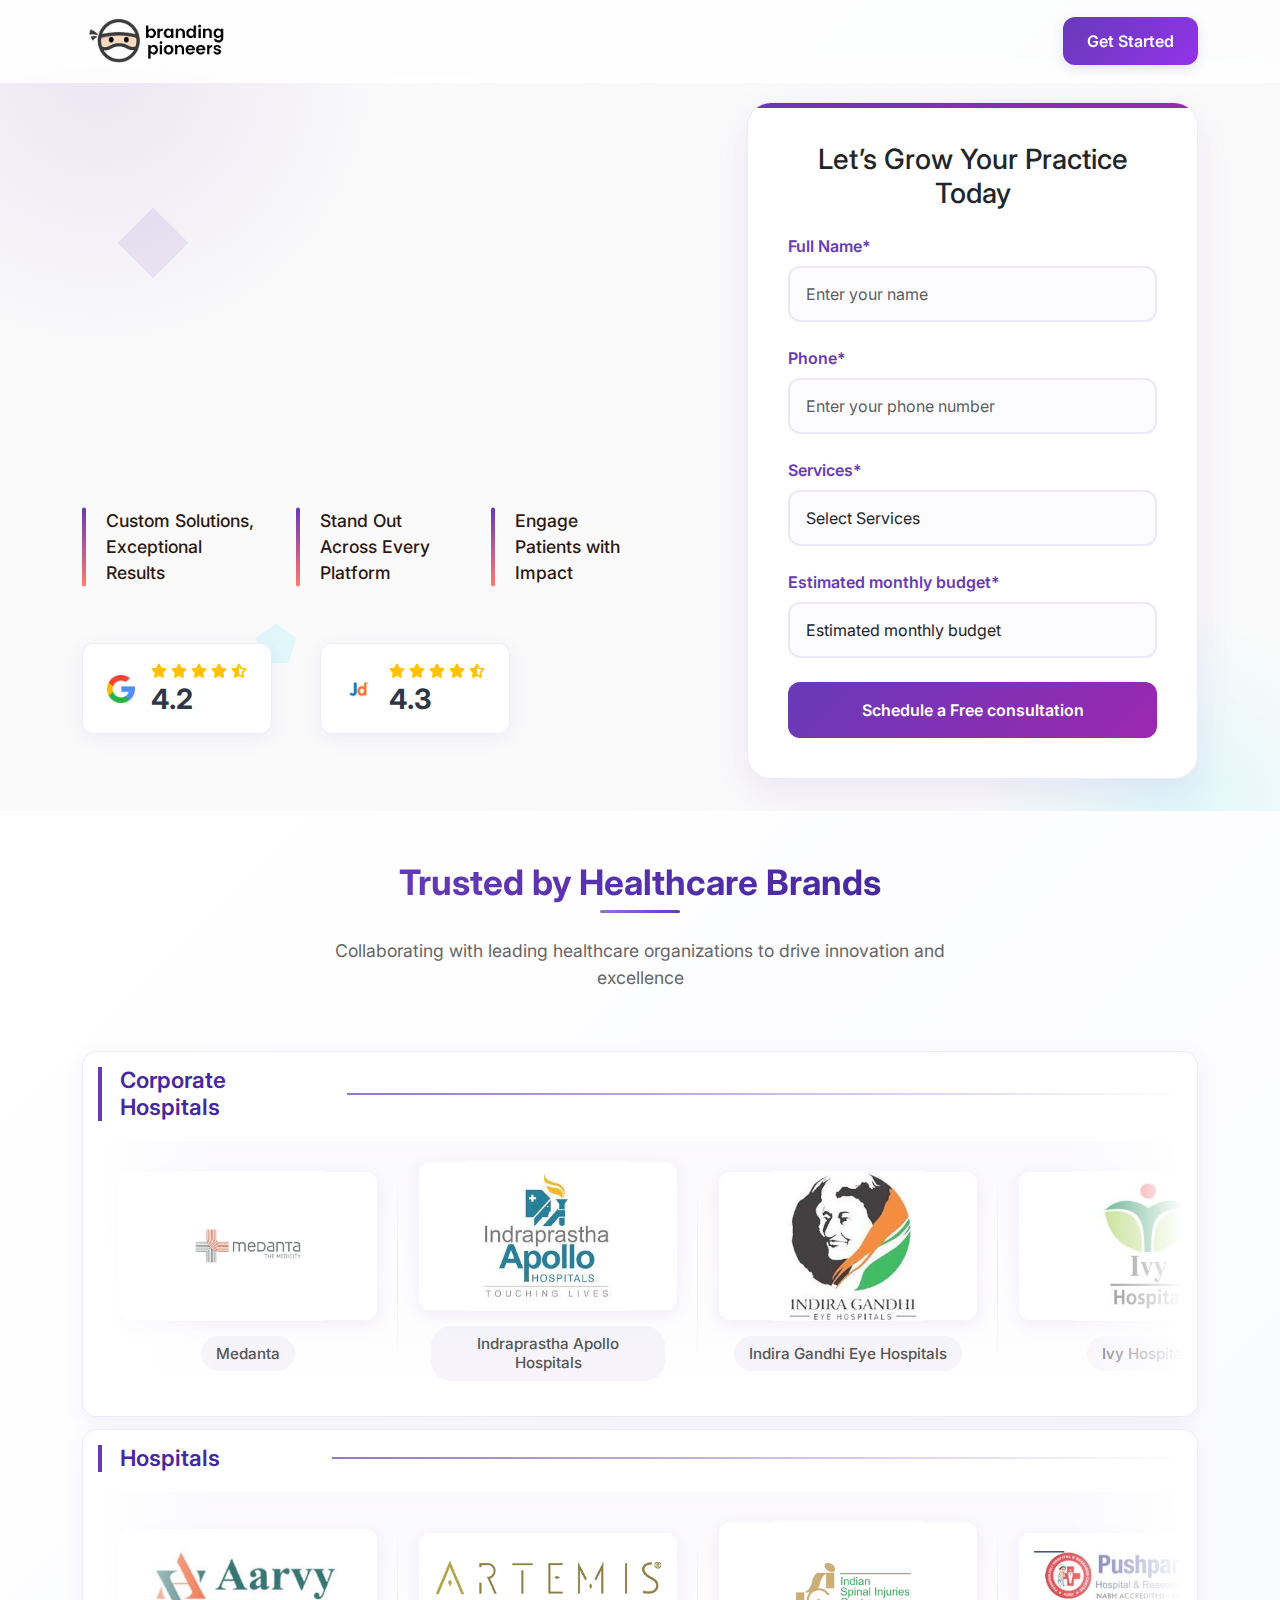
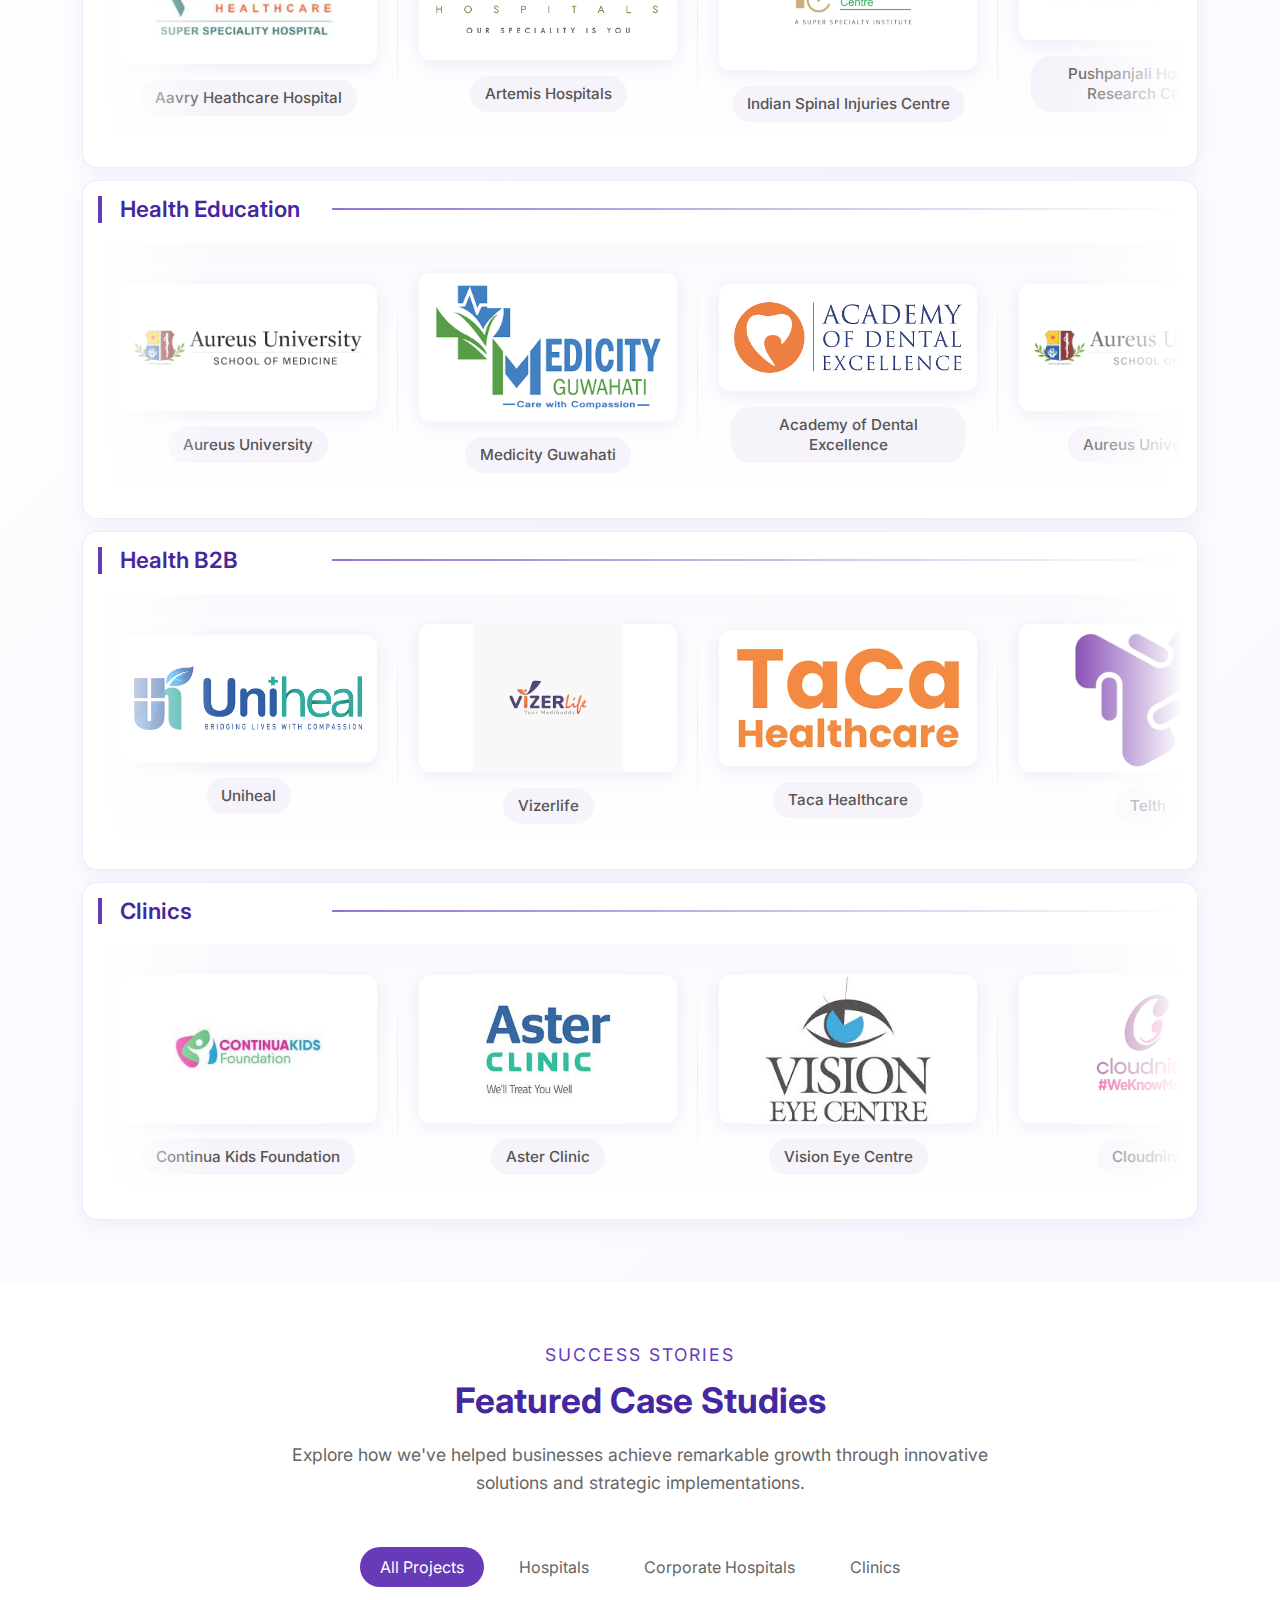
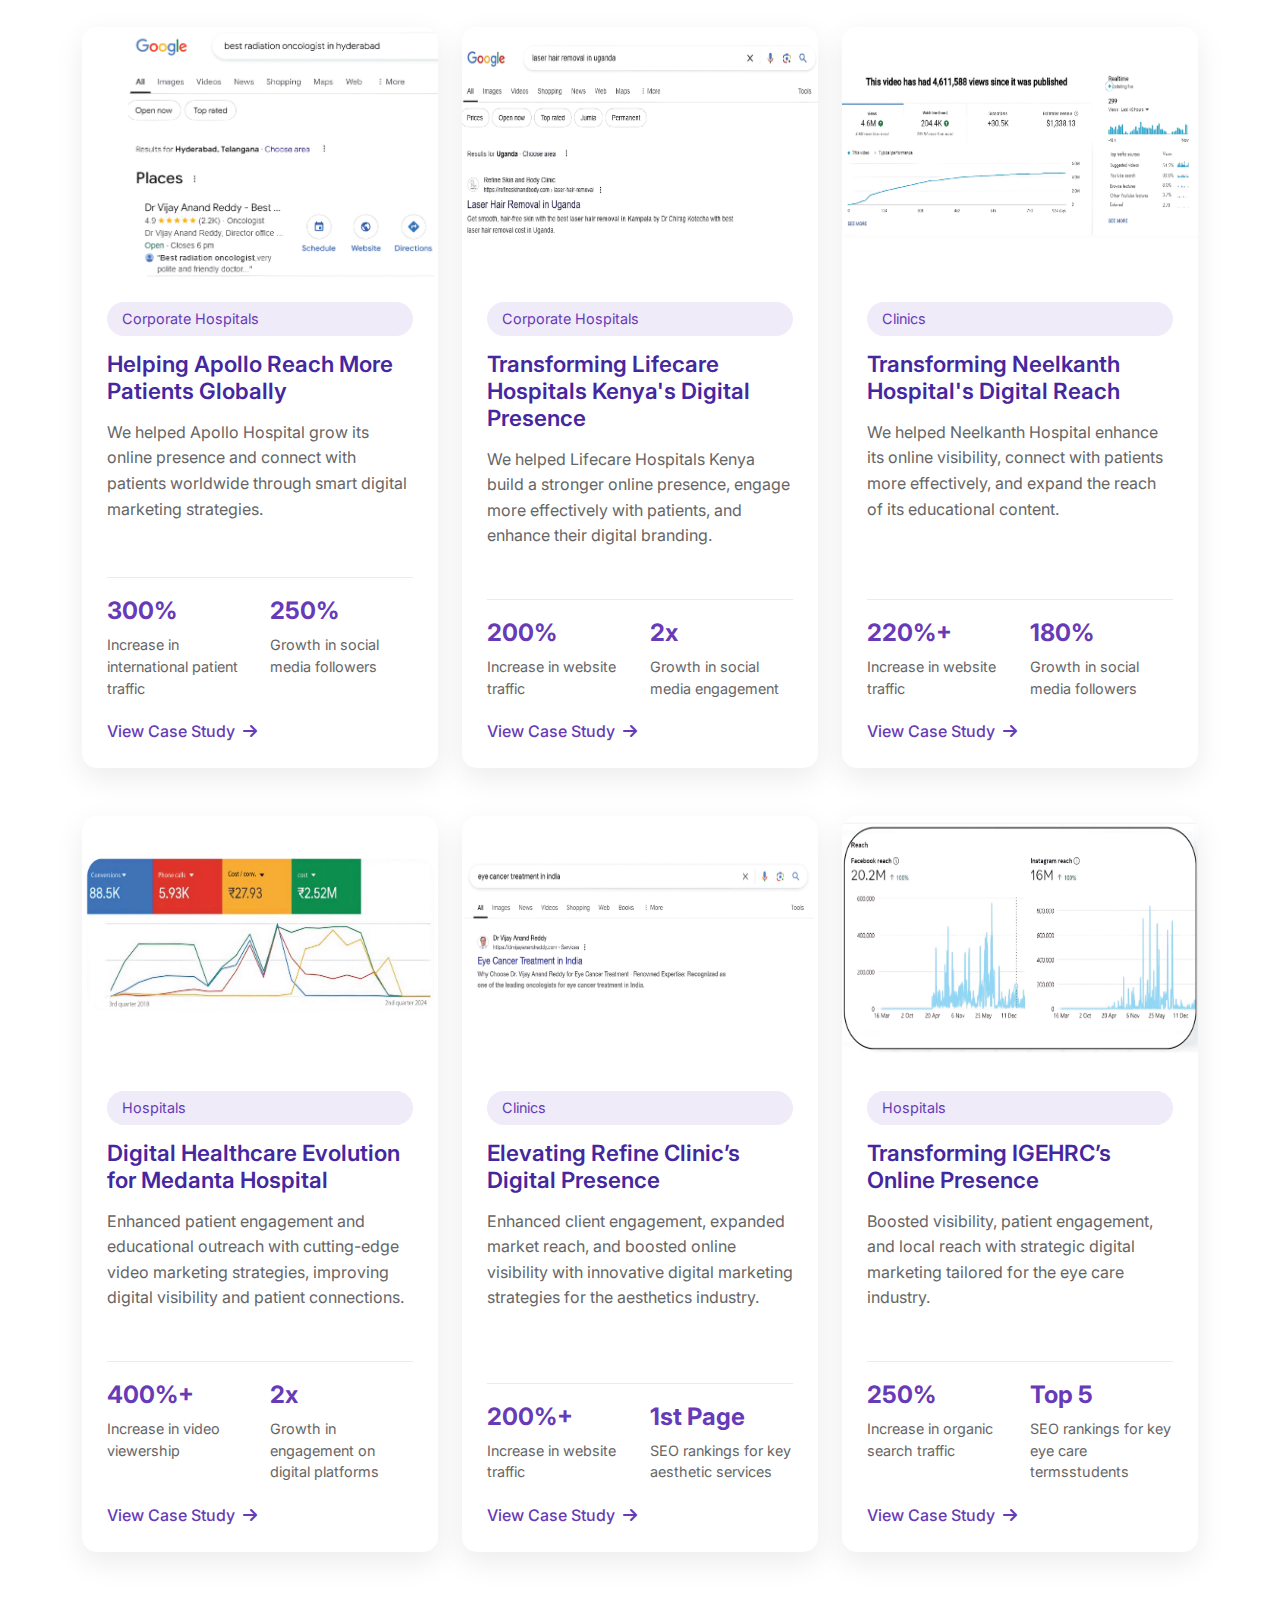
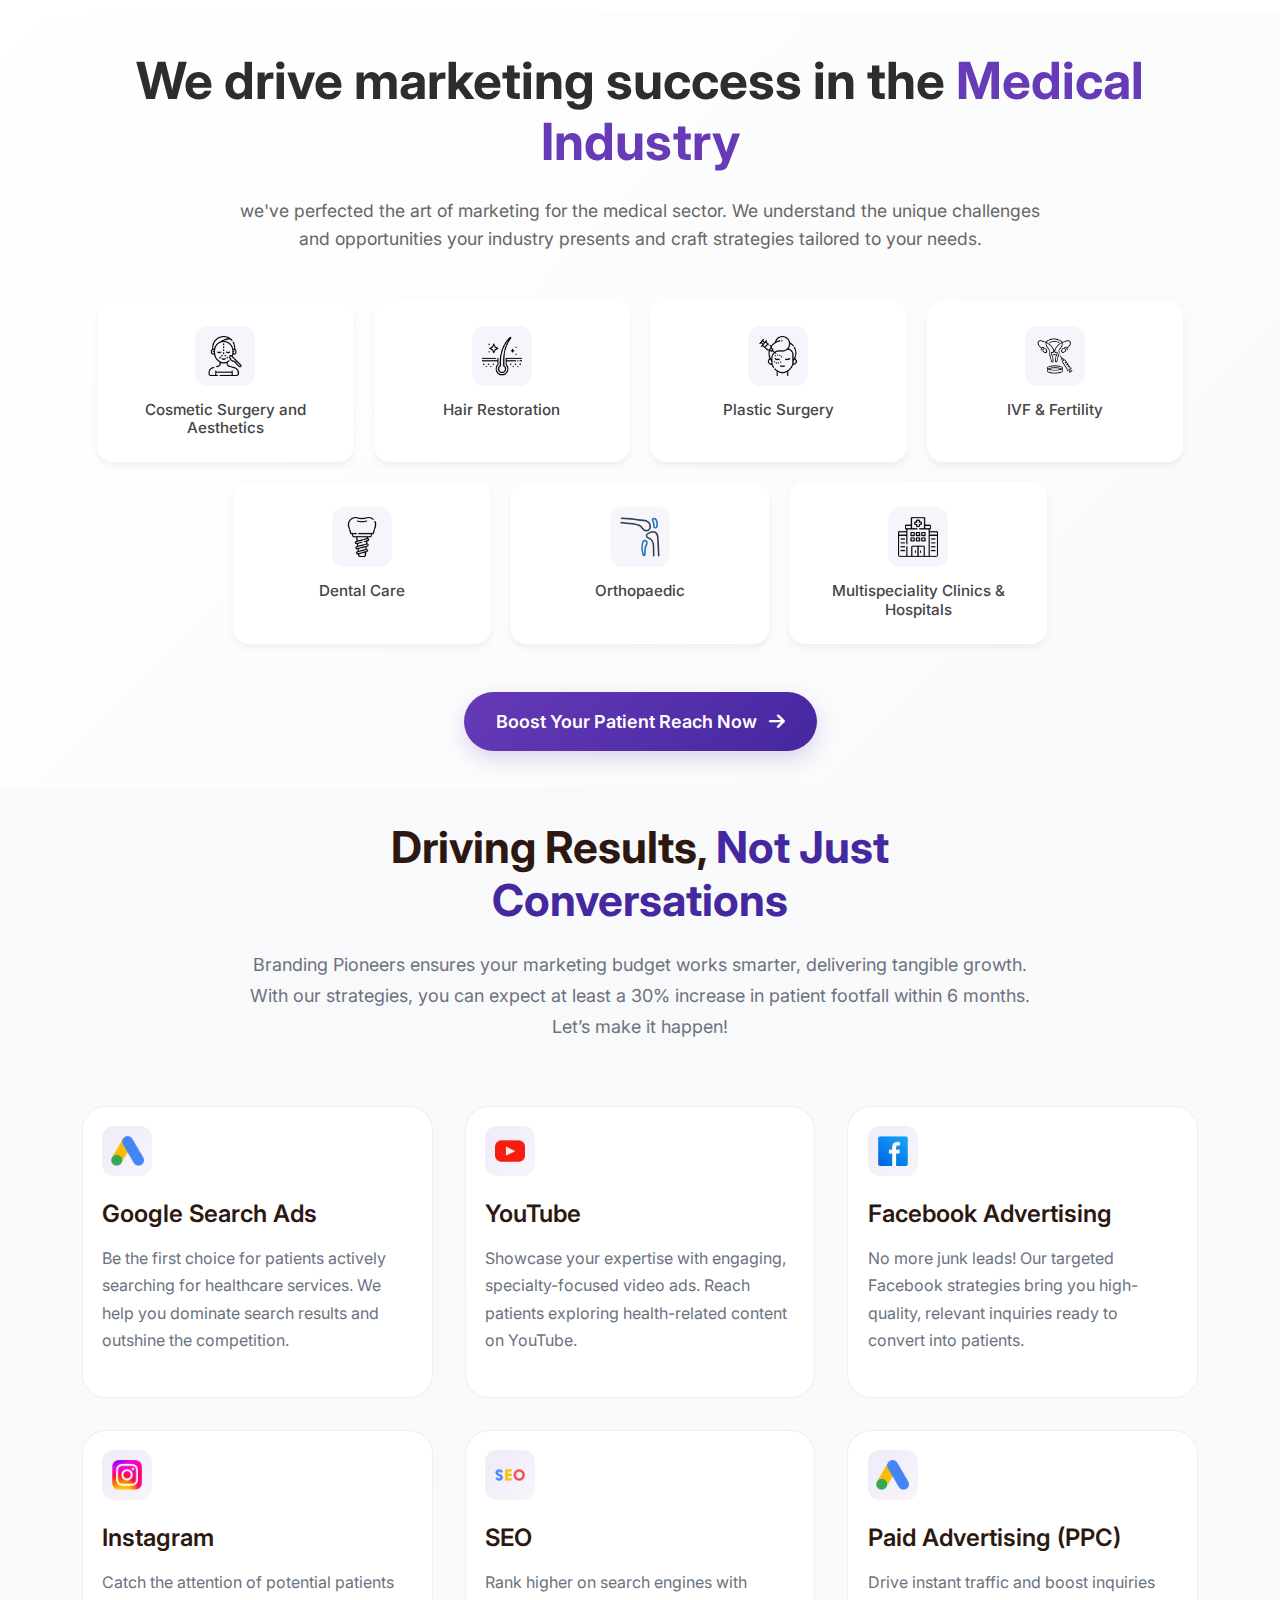
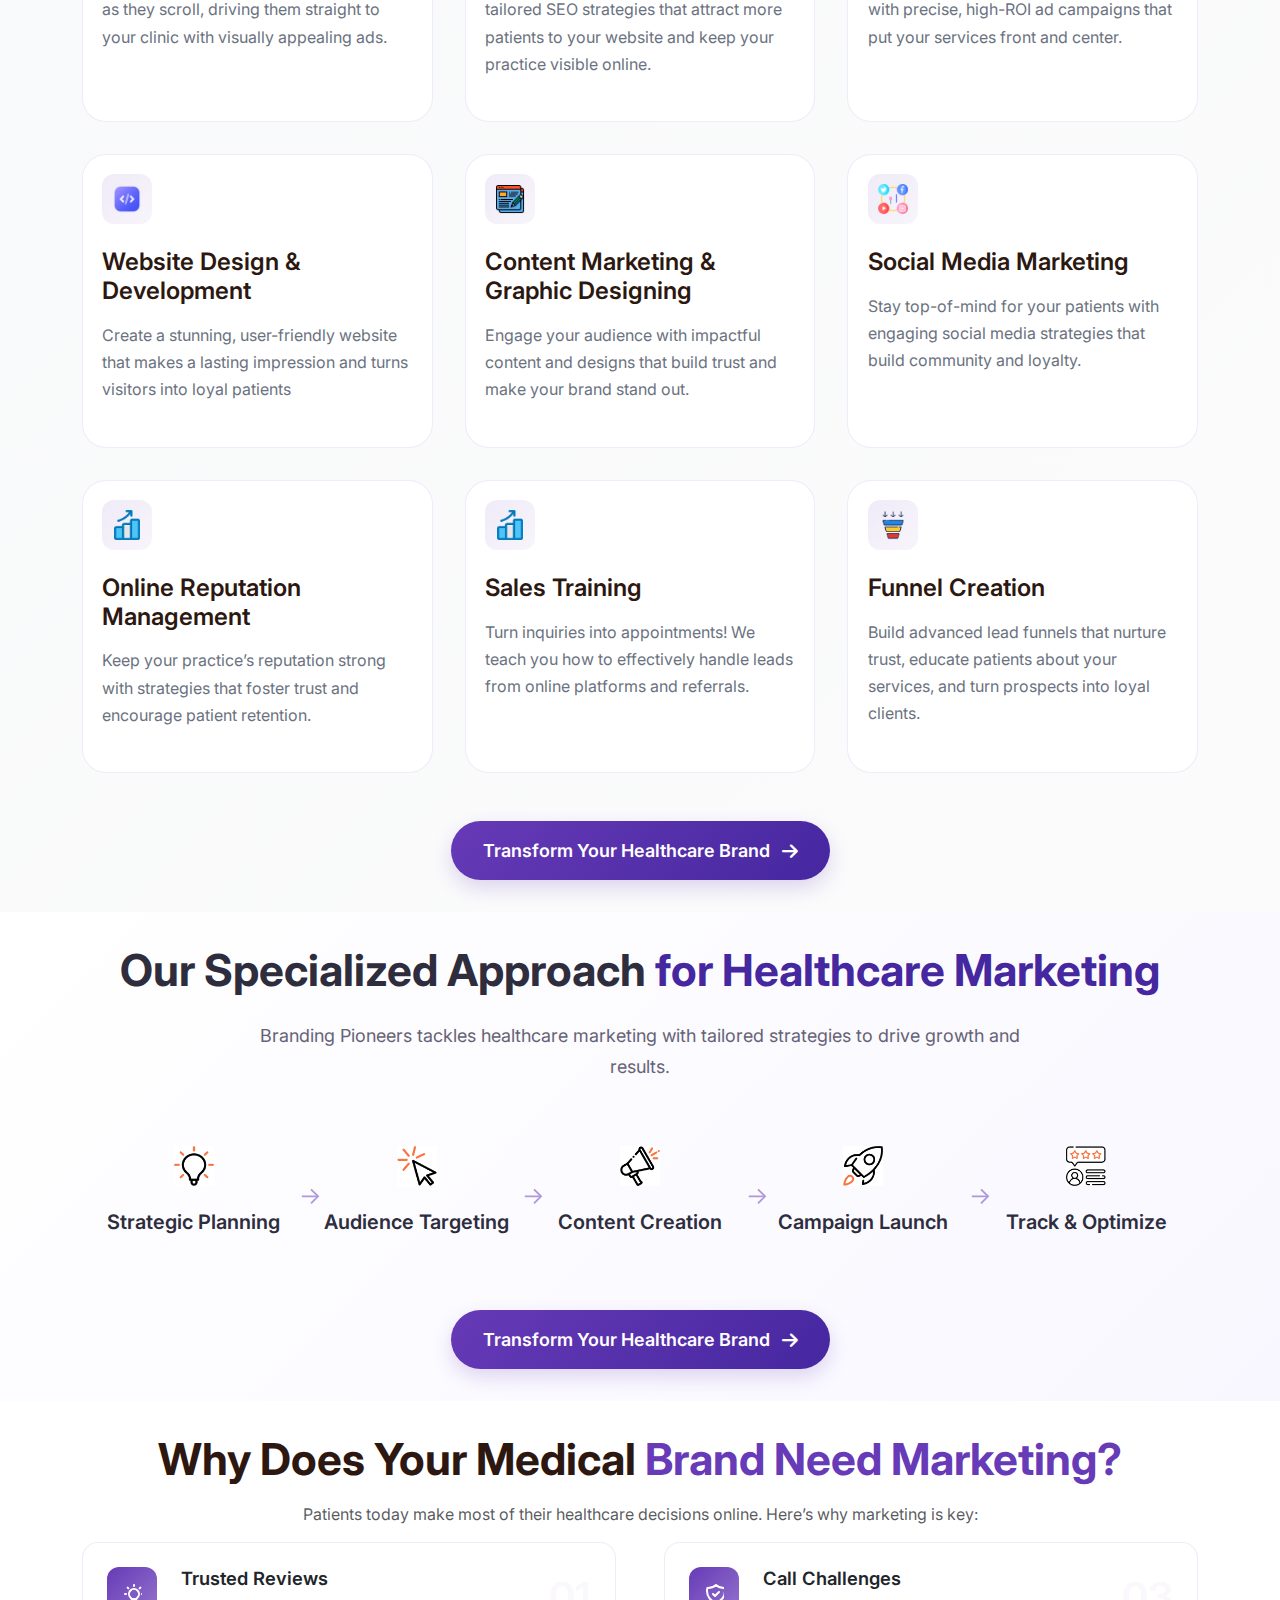
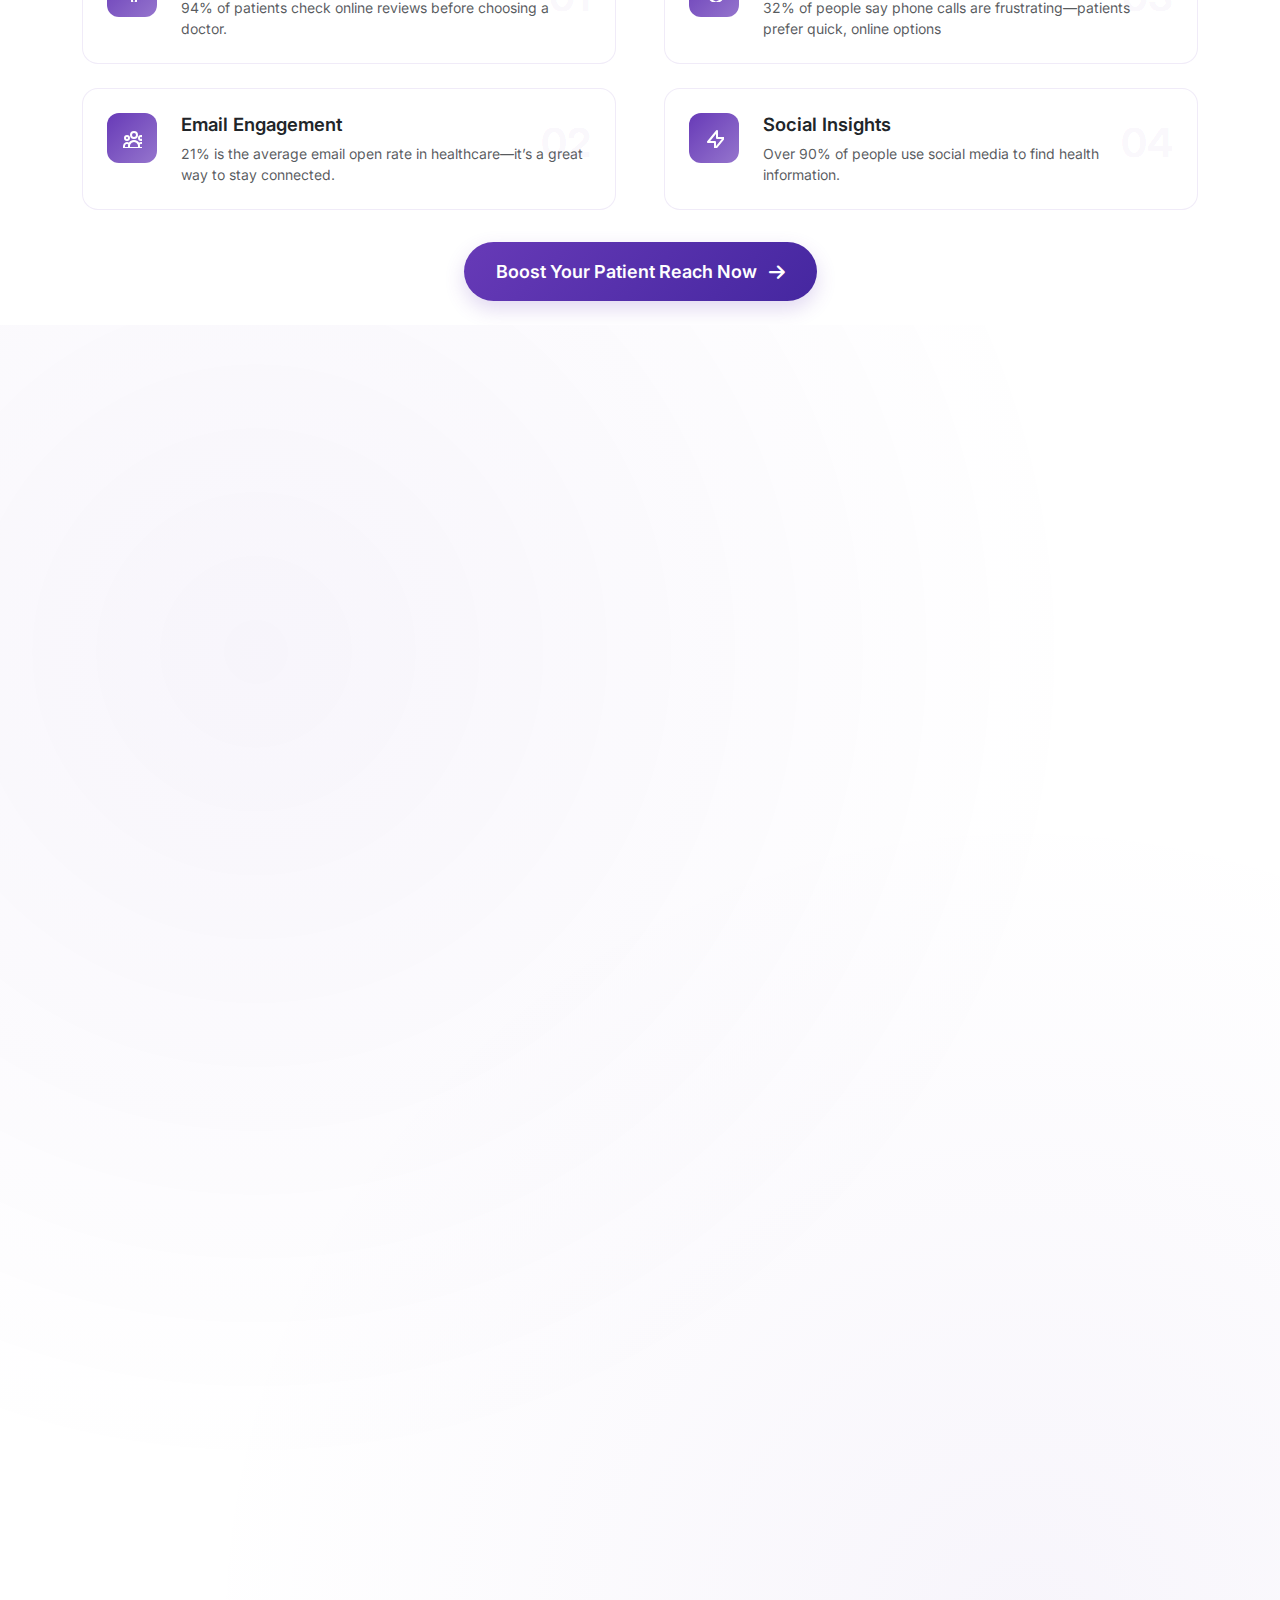
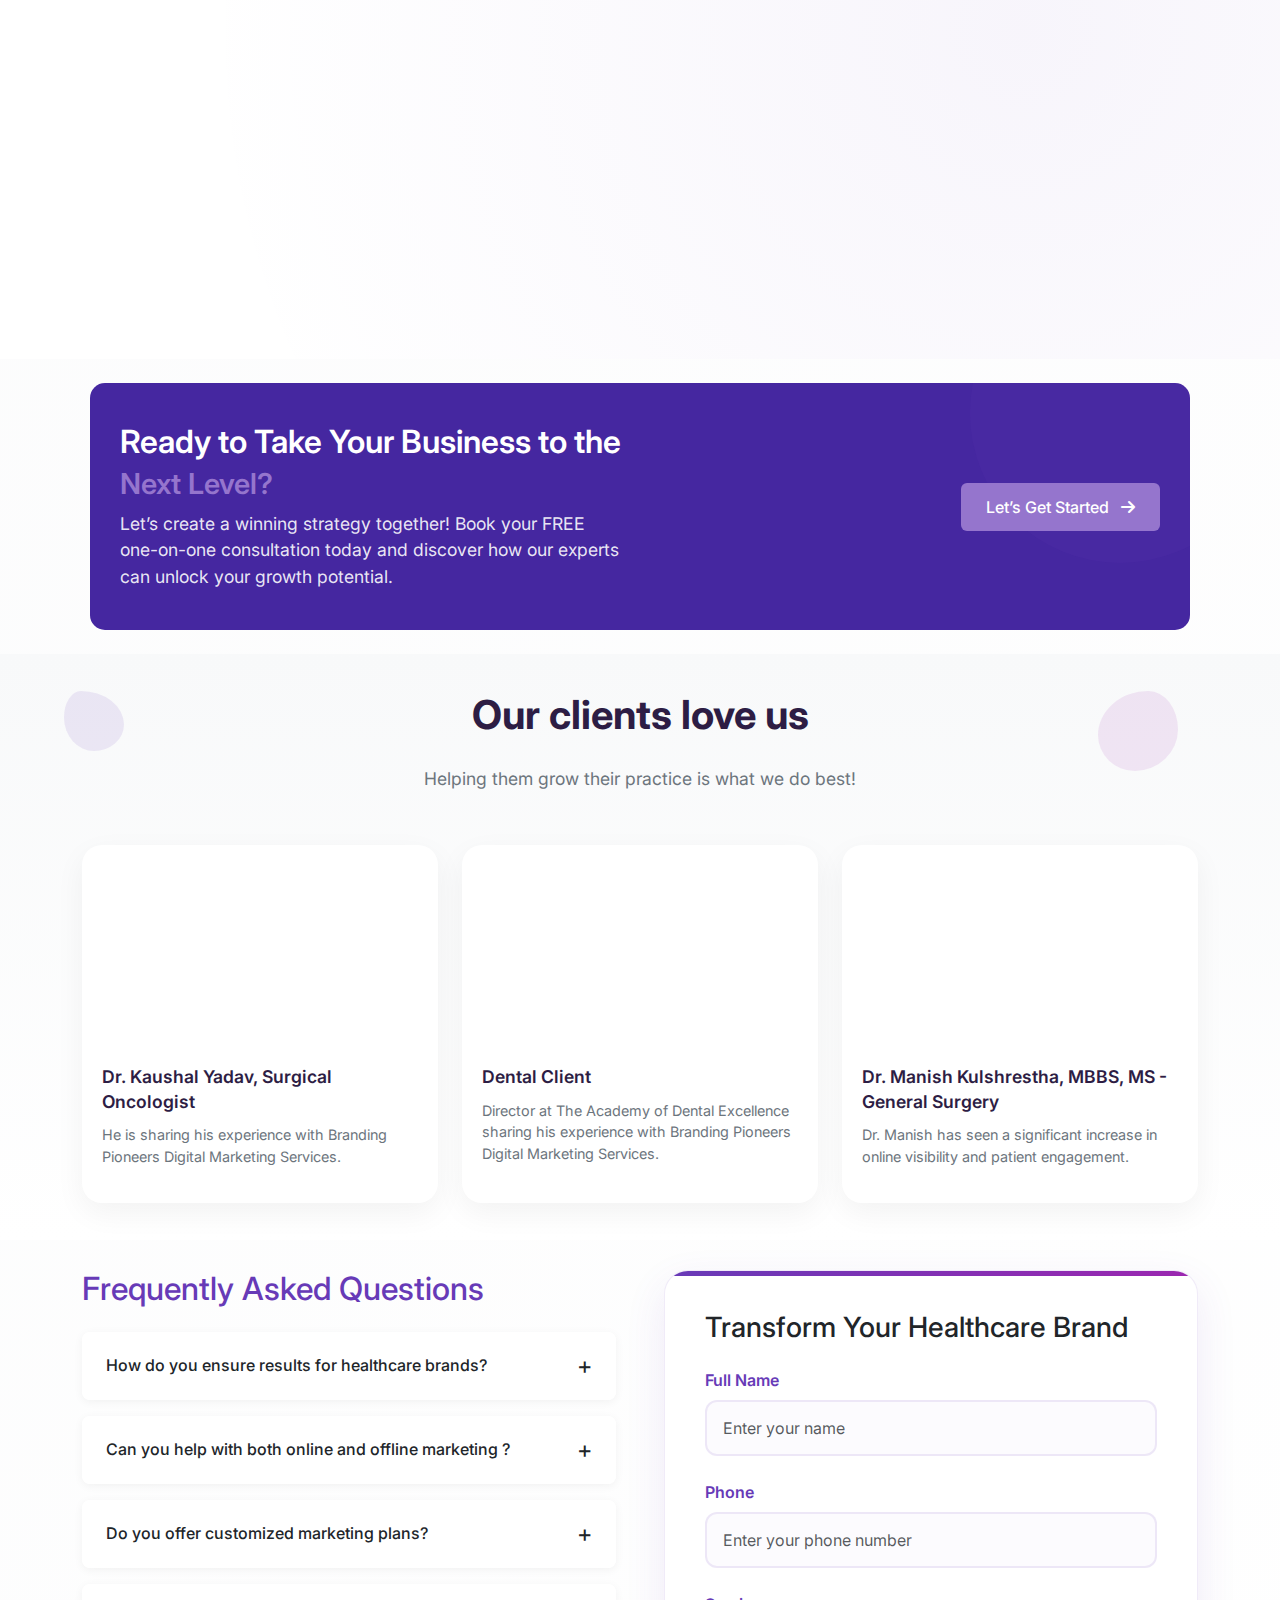
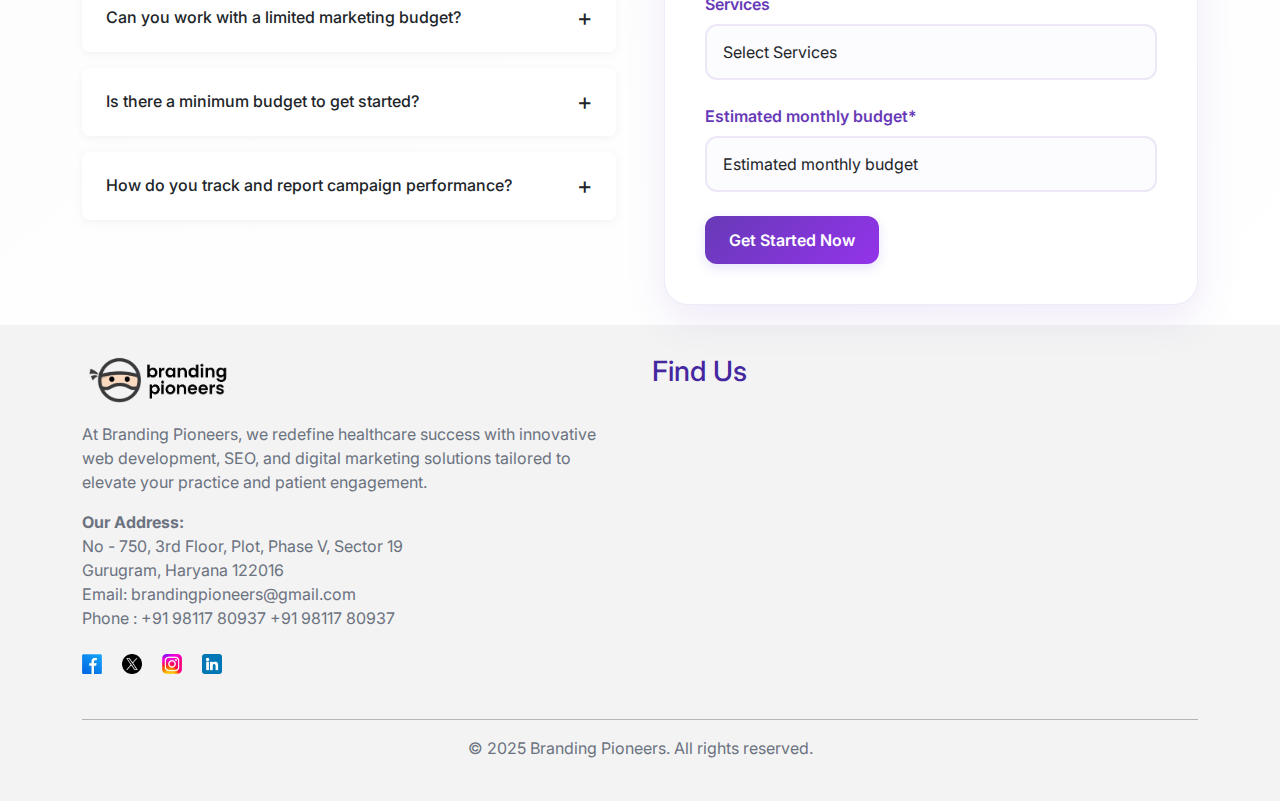
==== commit e9698d6e: "changes" ====
--- a/index.html
+++ b/index.html
@@ -592,7 +592,10 @@
                 <!-- Case Study 1 -->
                 <div class="col-lg-4 col-md-6 casestudy-item" data-category="corporate-hospitals">
                     <div class="casestudy-card">
-                        <img src="assets/images/BP FINAL-07.png" alt="E-commerce Platform" class="casestudy-image" >
+                    <div class="casestudy-image">
+                        <img src="assets/images/BP FINAL-07.png" alt="E-commerce Platform" width="450px" >
+                    </div>
+
                         <div class="casestudy-content">
                             <span class="casestudy-category">Corporate Hospitals</span>
                             <h3 class="casestudy-card-title">Helping Apollo Reach More Patients Globally</h3>
--- a/style.css
+++ b/style.css
@@ -1060,7 +1060,7 @@
 .casestudy-image {
     width: 100%;
     height: 250px;
-    object-fit: cover;
+    object-fit: fill;
 }
 
 .casestudy-content {
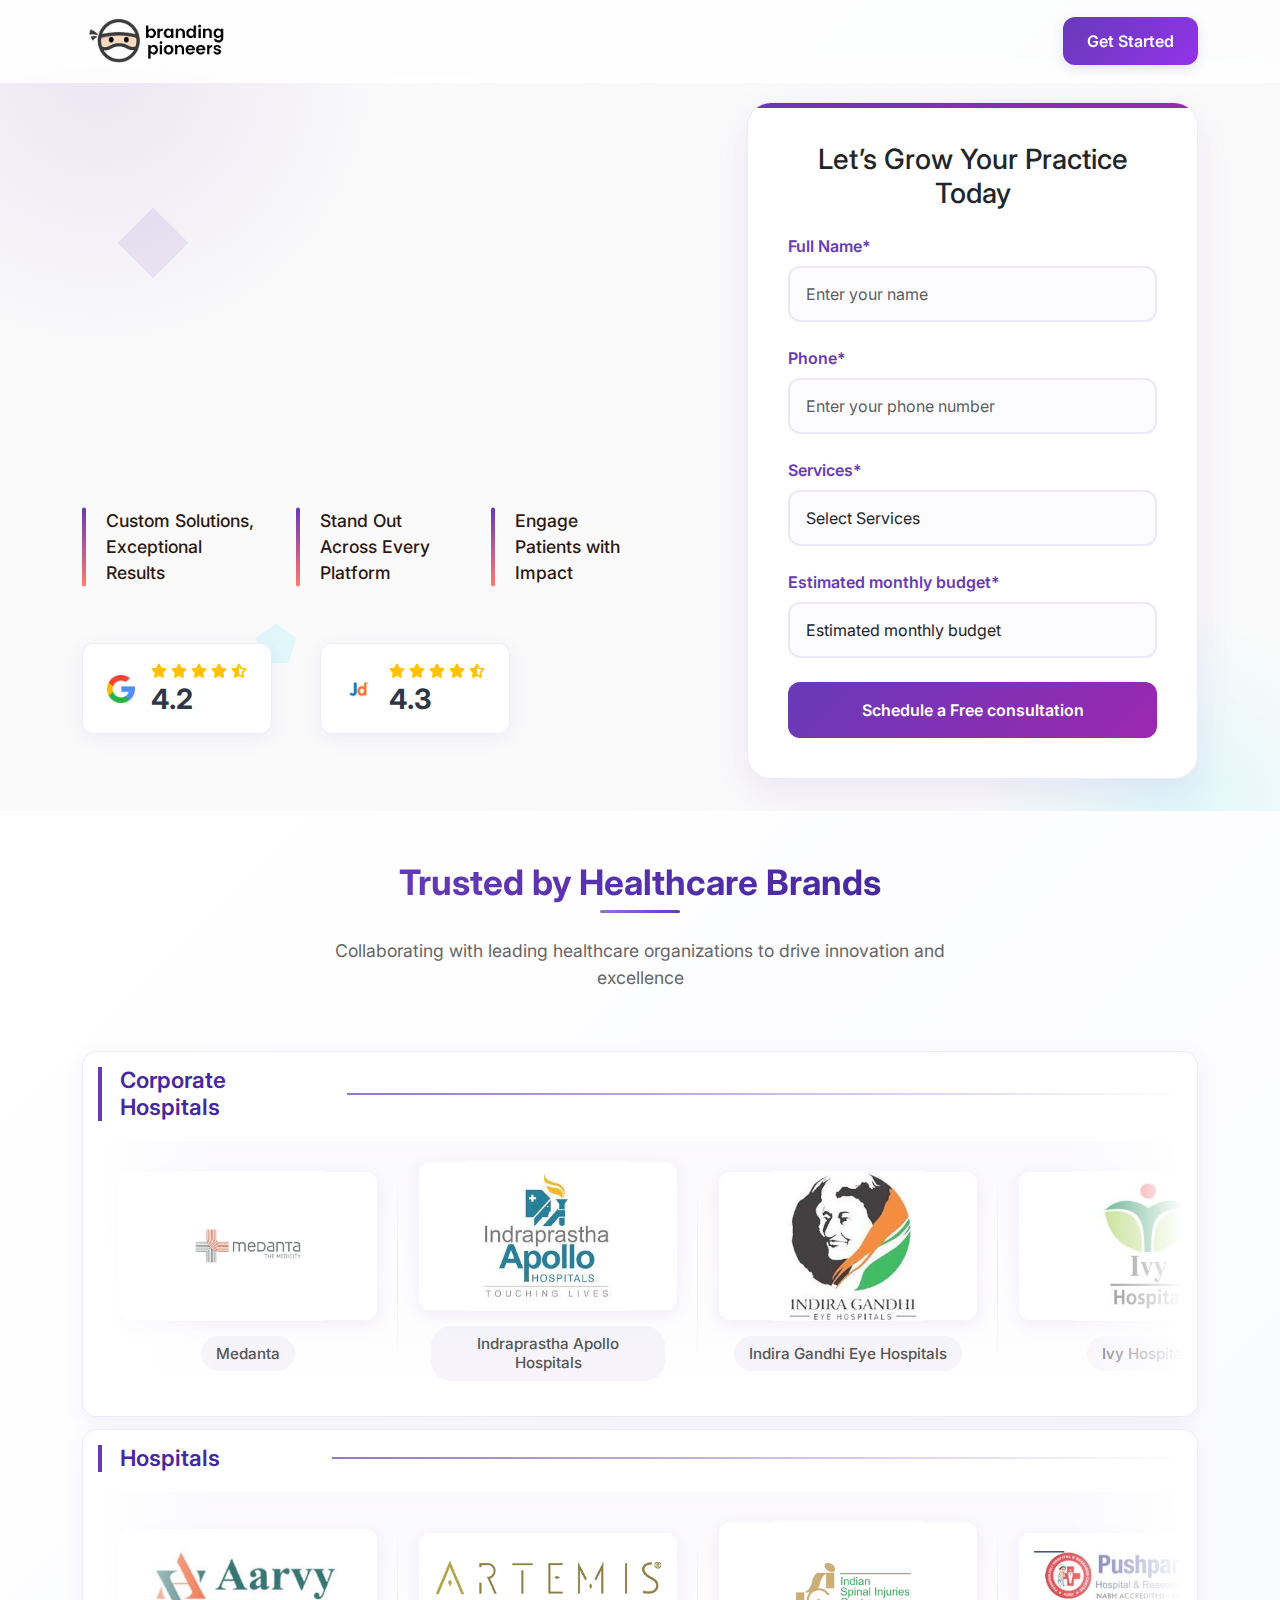
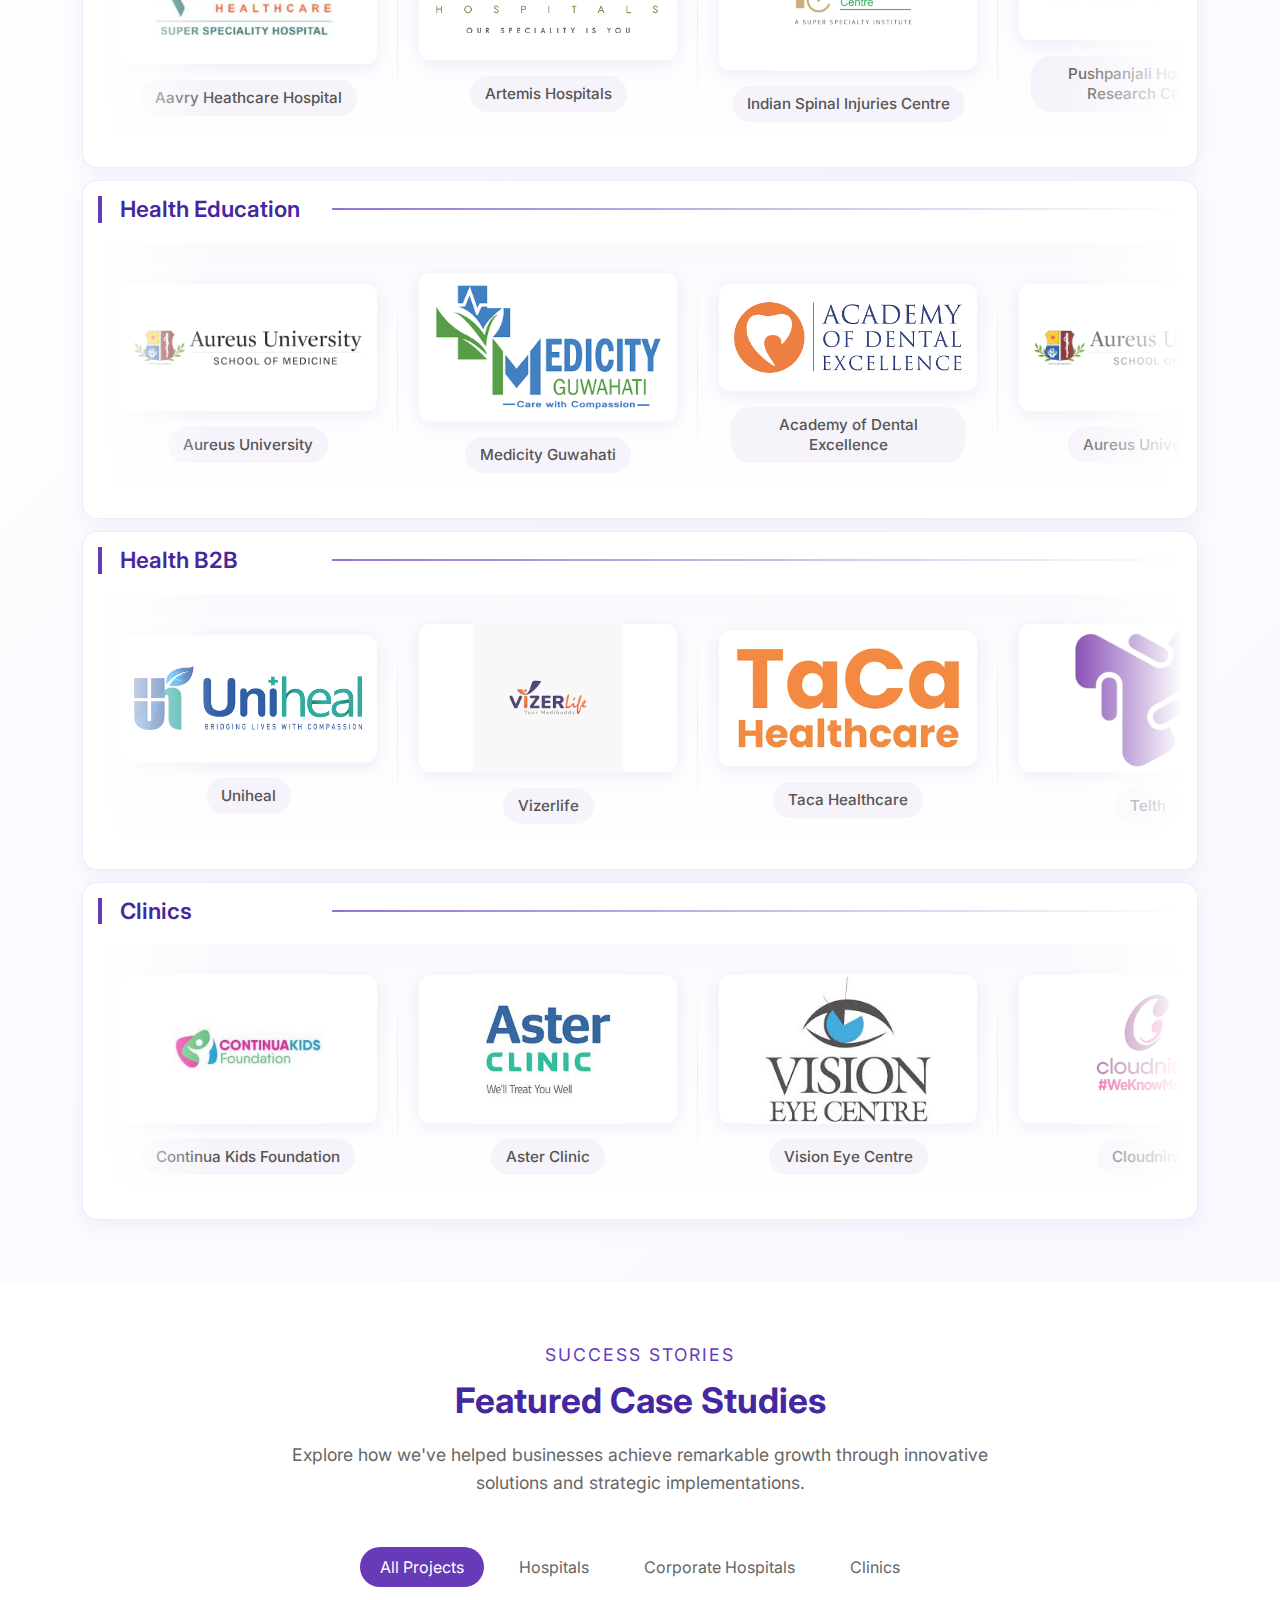
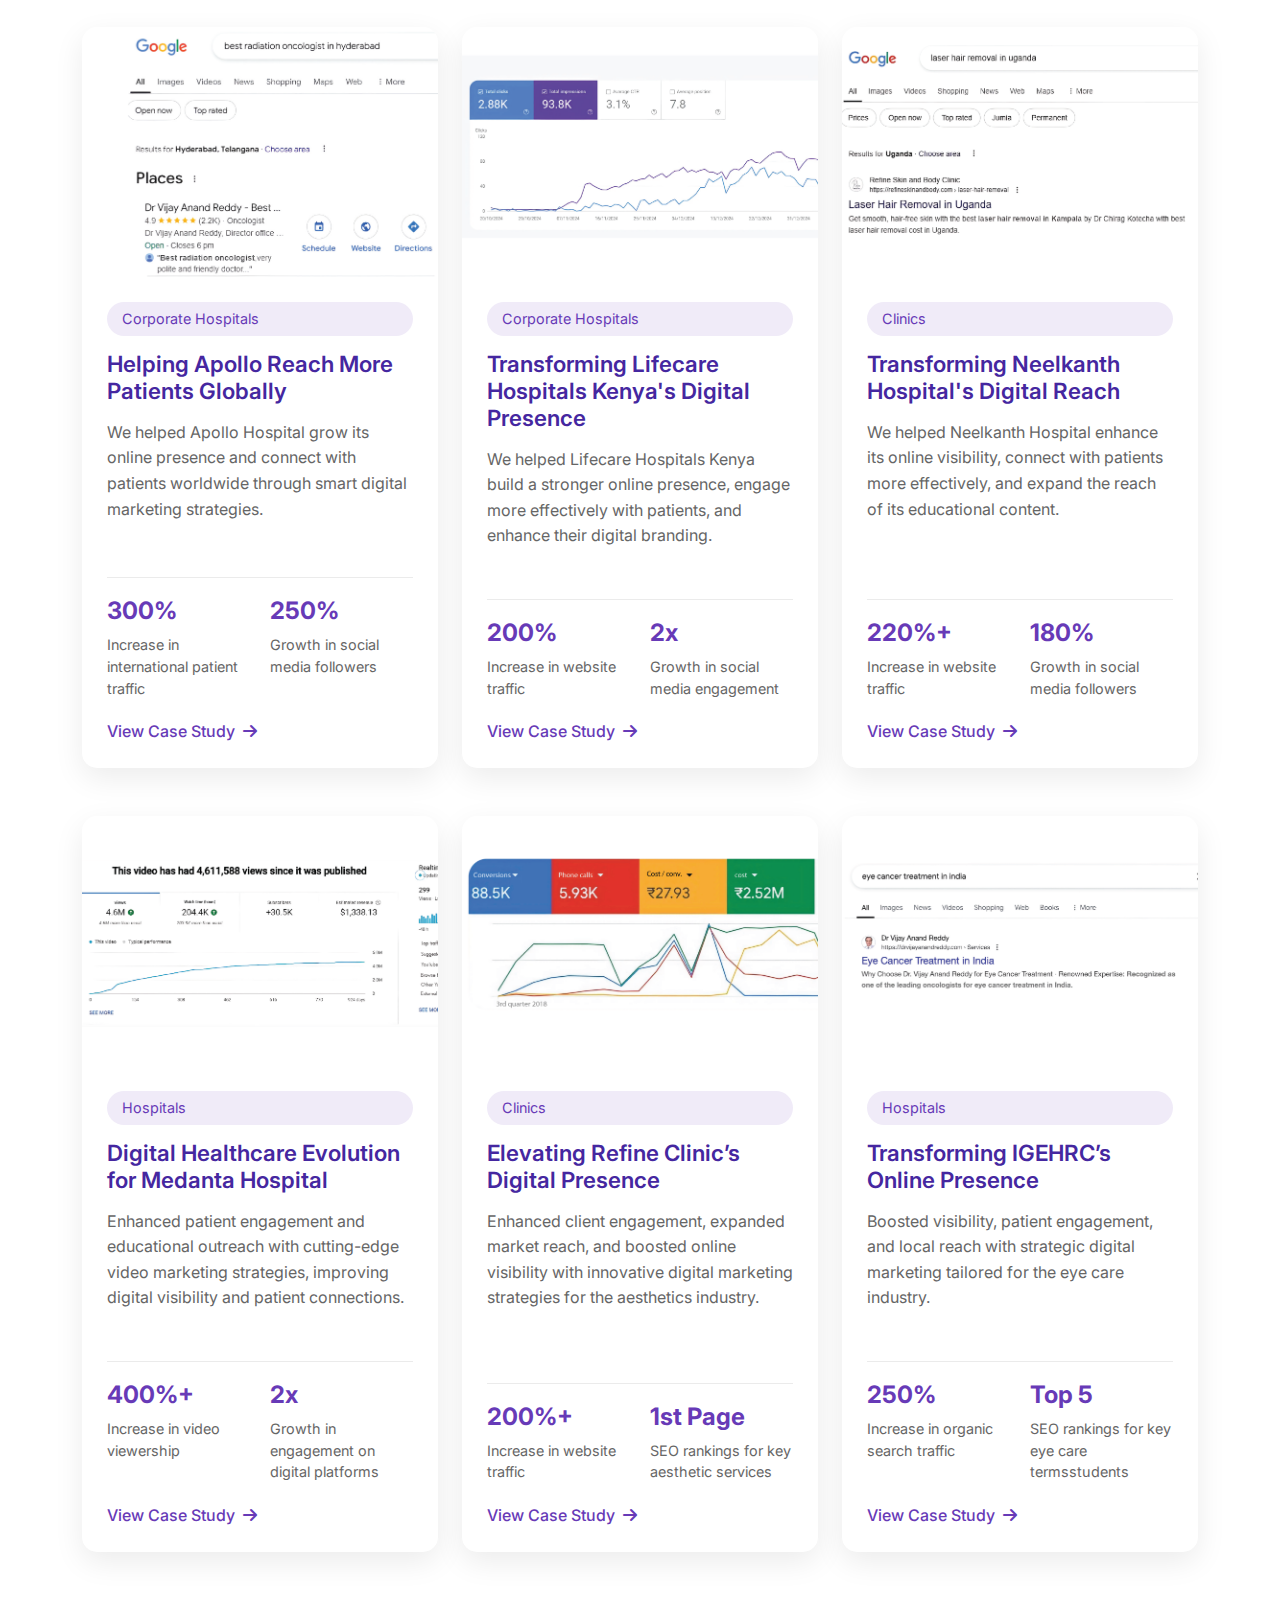
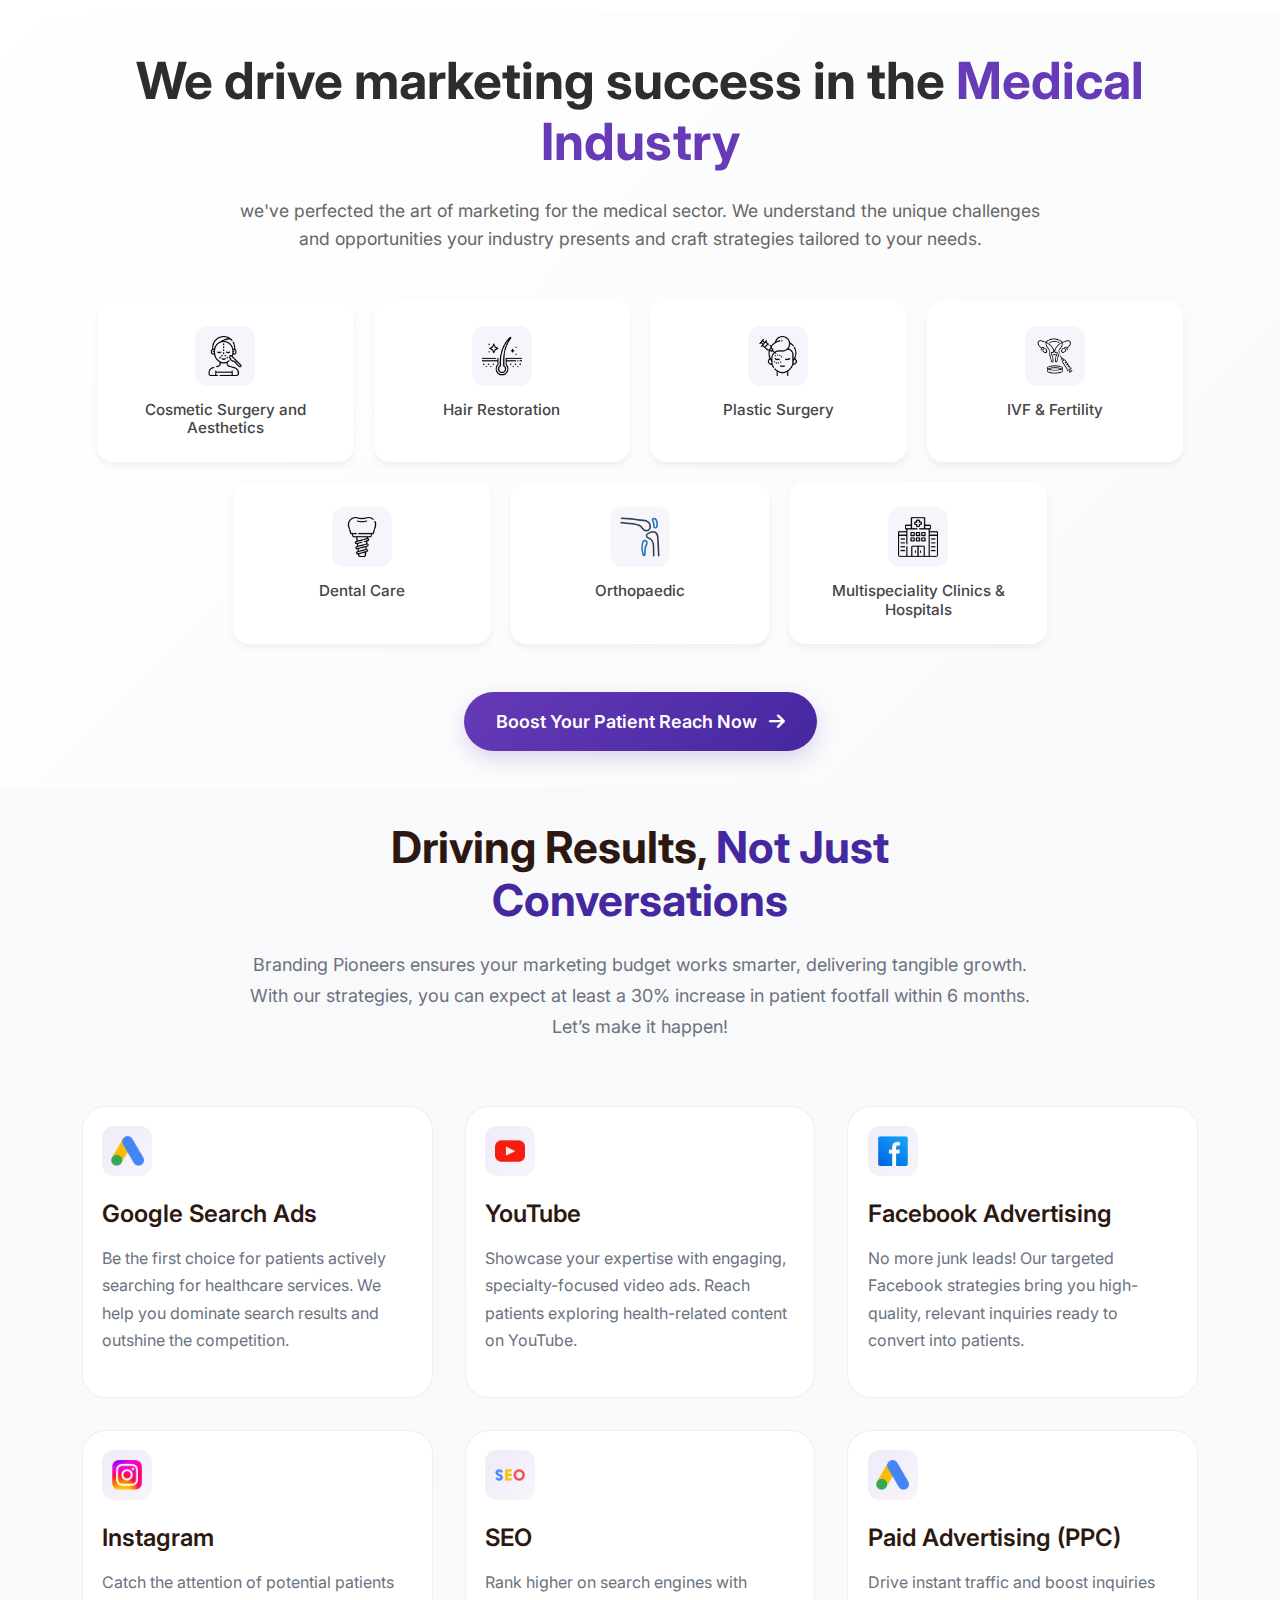
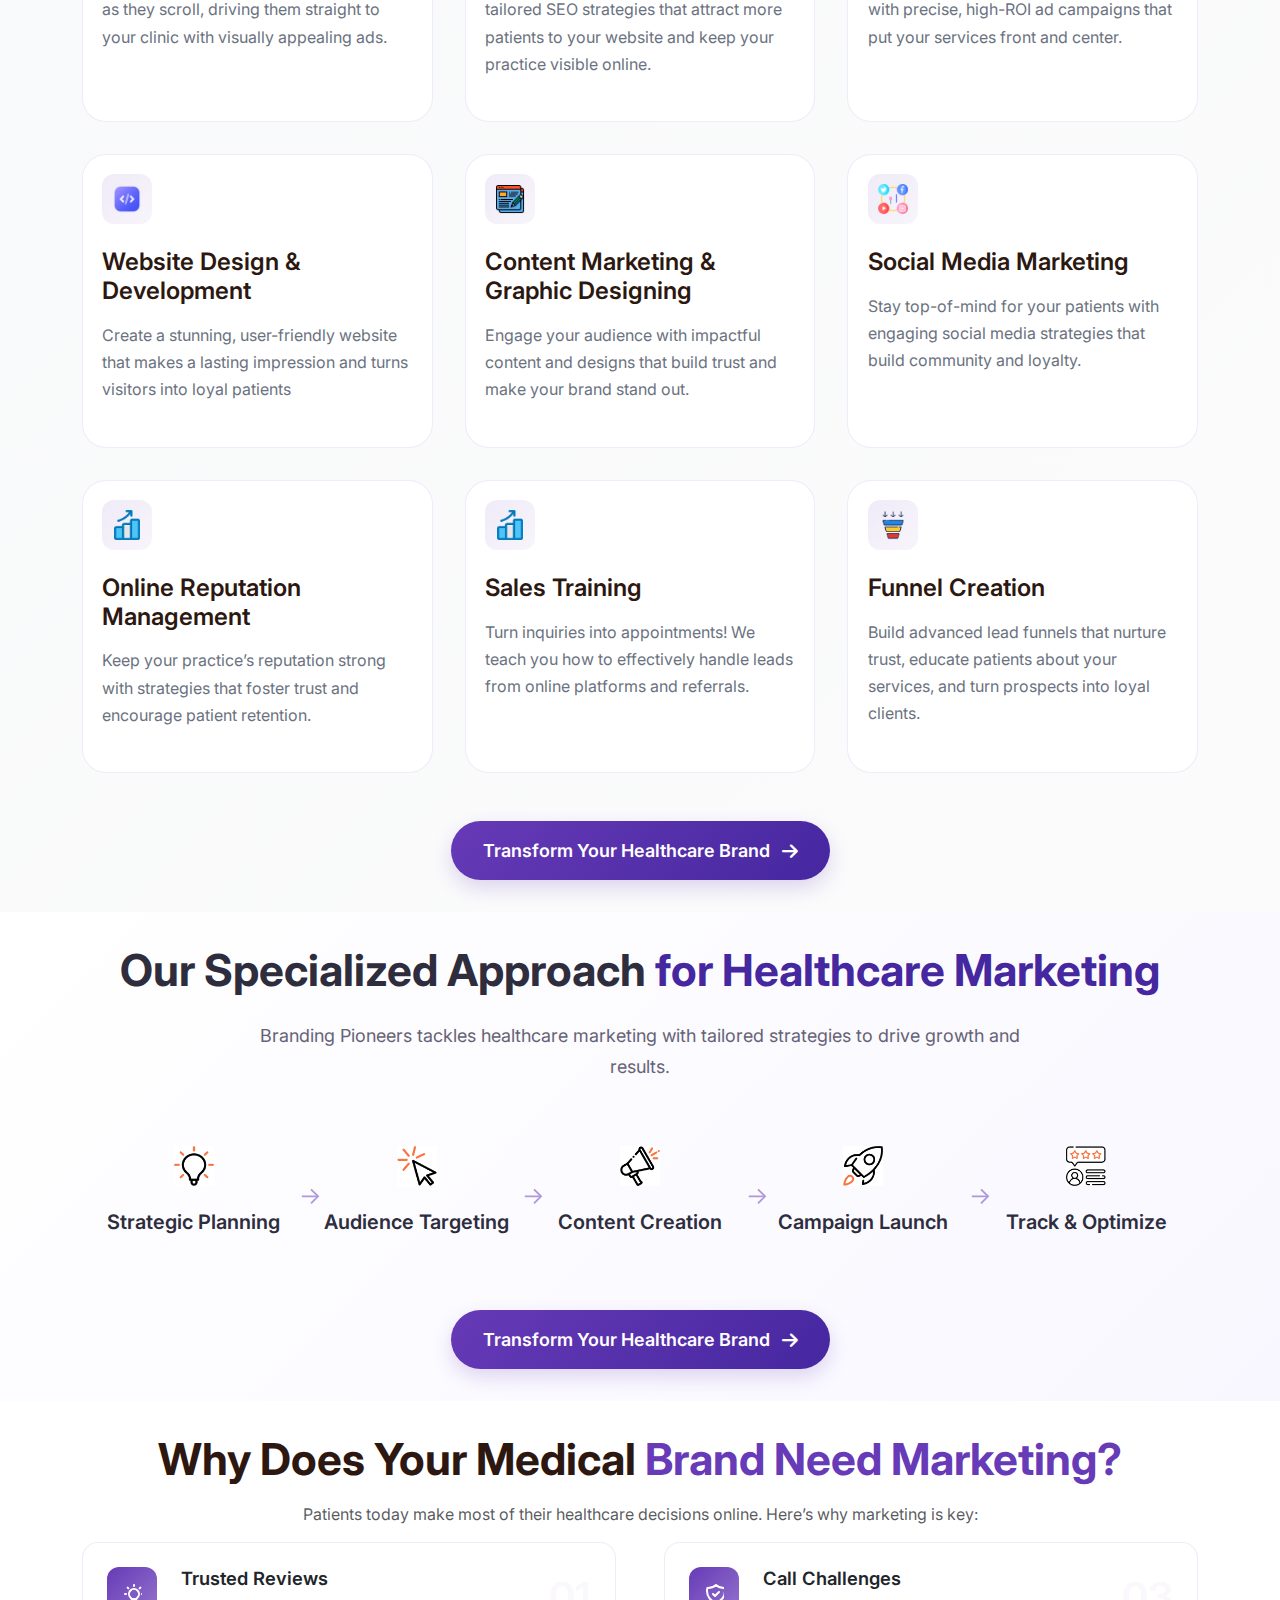
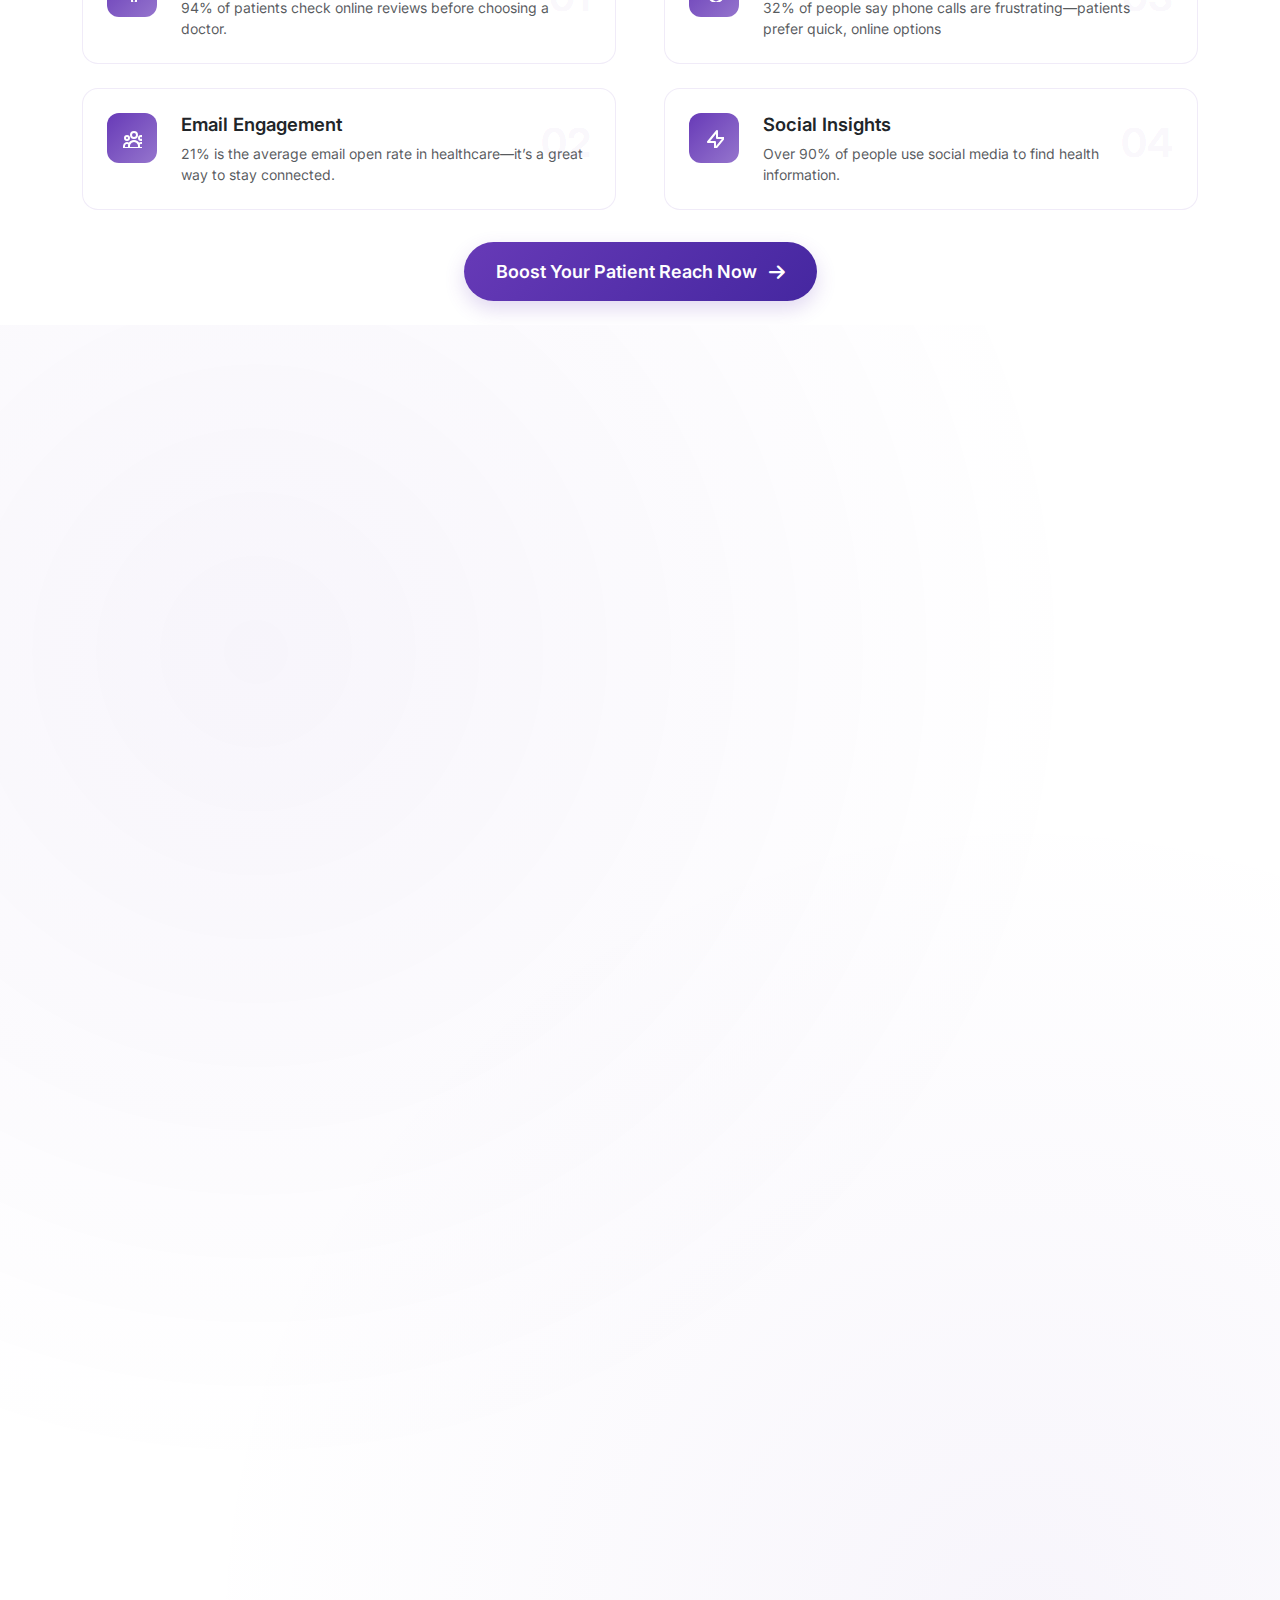
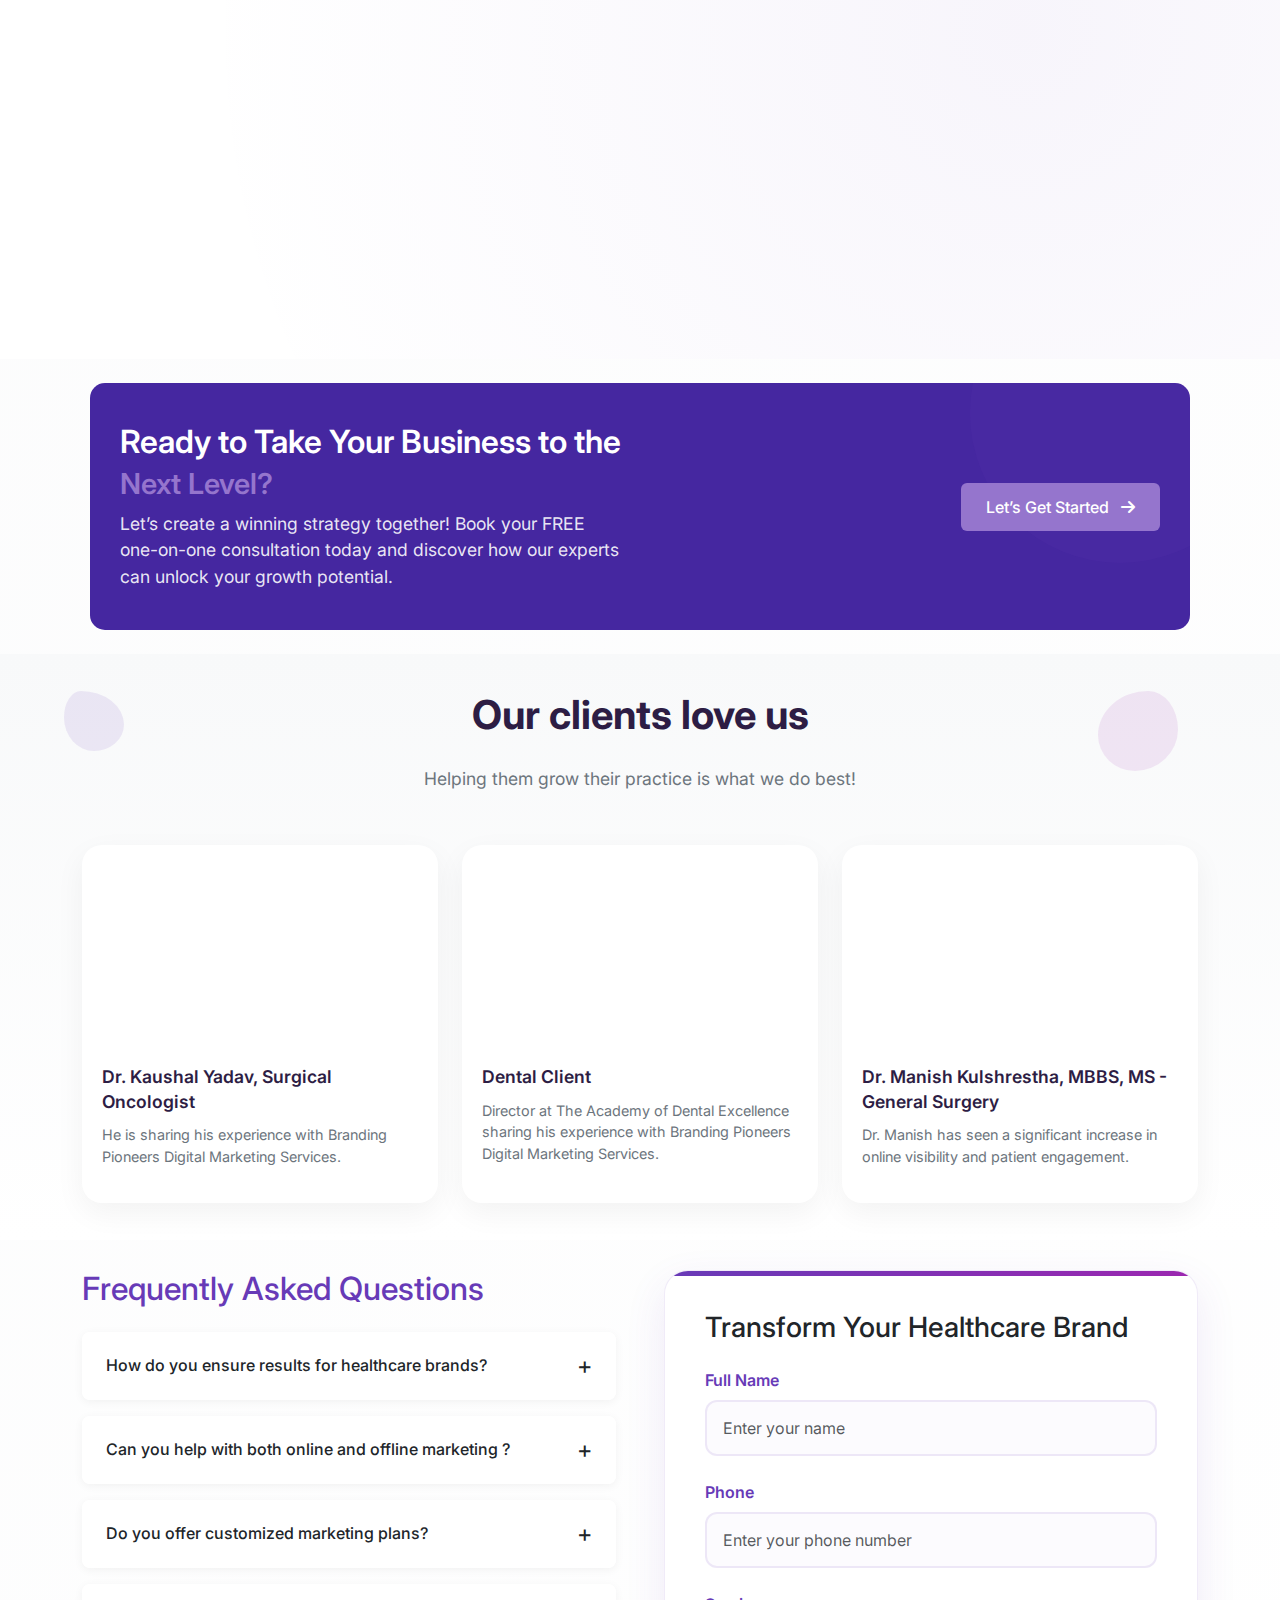
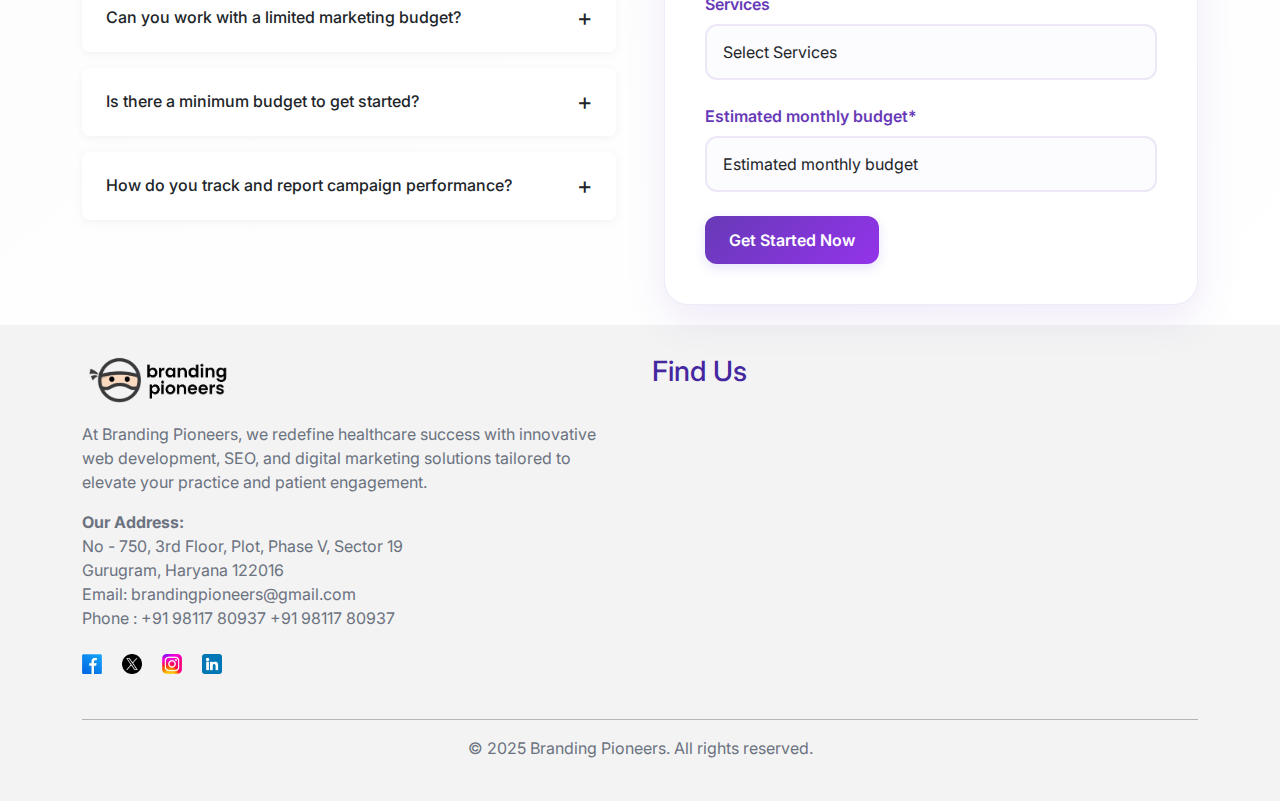
==== commit 1762e812: "changes" ====
--- a/index.html
+++ b/index.html
@@ -593,7 +593,7 @@
                 <div class="col-lg-4 col-md-6 casestudy-item" data-category="corporate-hospitals">
                     <div class="casestudy-card">
                     <div class="casestudy-image">
-                        <img src="assets/images/BP FINAL-07.png" alt="E-commerce Platform" width="450px" >
+                        <img src="assets/images/BP FINAL-07.png " alt="E-commerce Platform" width="450px" >
                     </div>
 
                         <div class="casestudy-content">
@@ -623,7 +623,9 @@
                 <!-- Case Study 2 -->
                 <div class="col-lg-4 col-md-6 casestudy-item" data-category="corporate-hospitals">
                     <div class="casestudy-card">
-                        <img src="assets/images/BP FINAL-02.png" alt="Healthcare Solution" class="casestudy-image" >
+                        <div class="casestudy-image">
+                            <img src="assets/images/BP FINAL-01.png " alt="E-commerce Platform" width="450px" >
+                        </div>
                         <div class="casestudy-content">
                             <span class="casestudy-category">Corporate Hospitals</span>
                             <h3 class="casestudy-card-title">Transforming Lifecare Hospitals Kenya's Digital Presence</h3>
@@ -651,7 +653,9 @@
                 <!-- Case Study 3 -->
                 <div class="col-lg-4 col-md-6 casestudy-item" data-category="clinics">
                     <div class="casestudy-card">
-                        <img src="assets/images/BP FINAL-03.png" alt="Fintech Solution" class="casestudy-image">
+                        <div class="casestudy-image">
+                            <img src="assets/images/BP FINAL-02.png " alt="E-commerce Platform" width="450px" >
+                        </div>
                         <div class="casestudy-content">
                             <span class="casestudy-category">Clinics</span>
                             <h3 class="casestudy-card-title">Transforming Neelkanth Hospital's Digital Reach</h3>
@@ -681,7 +685,9 @@
                  <!-- Case Study 4 -->
                  <div class="col-lg-4 col-md-6 casestudy-item" data-category="hospitals">
                     <div class="casestudy-card">
-                        <img src="assets/images/BP FINAL-04.png" alt="Fintech Solution" class="casestudy-image">
+                        <div class="casestudy-image">
+                            <img src="assets/images/BP FINAL-03.png " alt="E-commerce Platform" width="450px" >
+                        </div>
                         <div class="casestudy-content">
                             <span class="casestudy-category">Hospitals</span>
                             <h3 class="casestudy-card-title">Digital Healthcare Evolution for Medanta Hospital</h3>
@@ -709,7 +715,9 @@
                  <!-- Case Study 5 -->
                  <div class="col-lg-4 col-md-6 casestudy-item" data-category="clinics">
                     <div class="casestudy-card">
-                        <img src="assets/images/BP FINAL-05.png" alt="Fintech Solution" class="casestudy-image">
+                        <div class="casestudy-image">
+                            <img src="assets/images/BP FINAL-04.png " alt="E-commerce Platform" width="450px" >
+                        </div>
                         <div class="casestudy-content">
                             <span class="casestudy-category">Clinics</span>
                             <h3 class="casestudy-card-title">Elevating Refine Clinic’s Digital Presence</h3>
@@ -736,7 +744,9 @@
                  <!-- Case Study 6 -->
                  <div class="col-lg-4 col-md-6 casestudy-item" data-category="hospitals">
                     <div class="casestudy-card">
-                        <img src="assets/images/BP FINAL-06.png" alt="Fintech Solution" class="casestudy-image">
+                        <div class="casestudy-image">
+                            <img src="assets/images/BP FINAL-05.png " alt="E-commerce Platform" width="450px" >
+                        </div>
                         <div class="casestudy-content">
                             <span class="casestudy-category">Hospitals</span>
                             <h3 class="casestudy-card-title">Transforming IGEHRC’s Online Presence</h3>
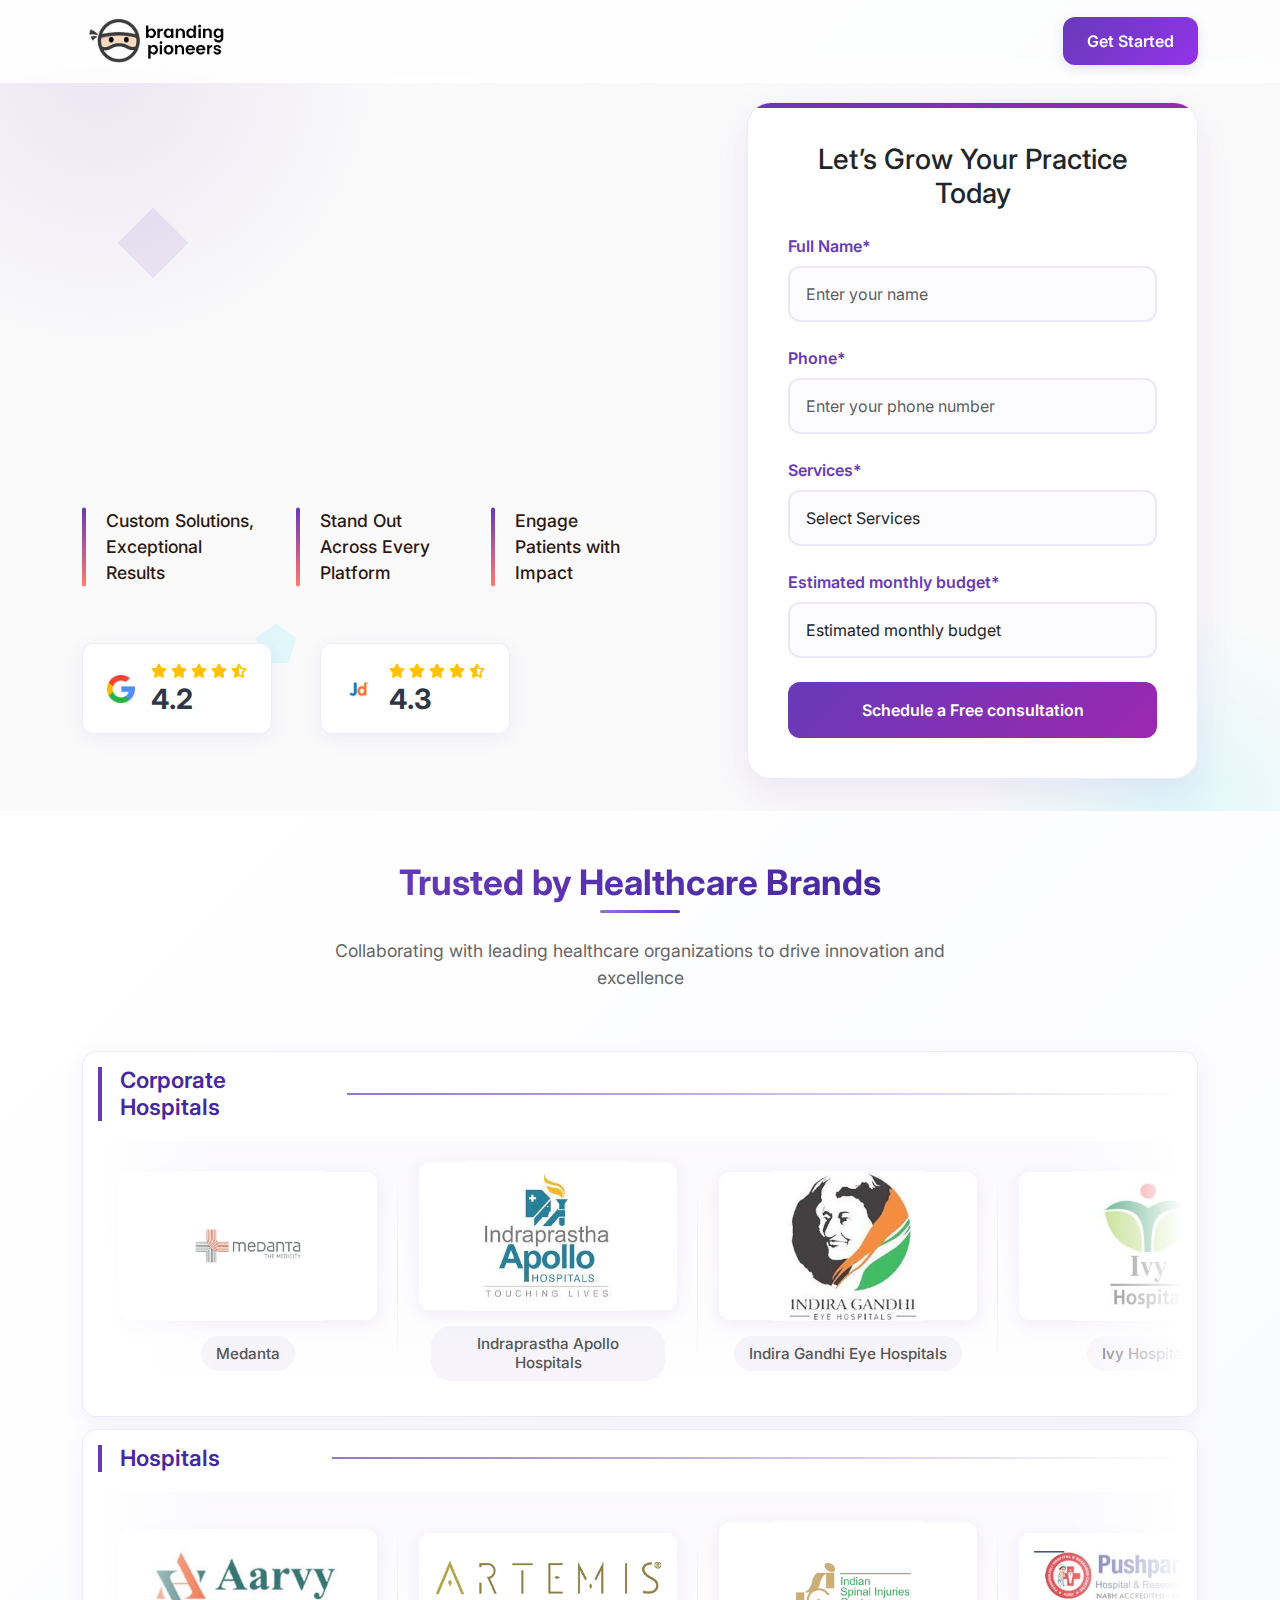
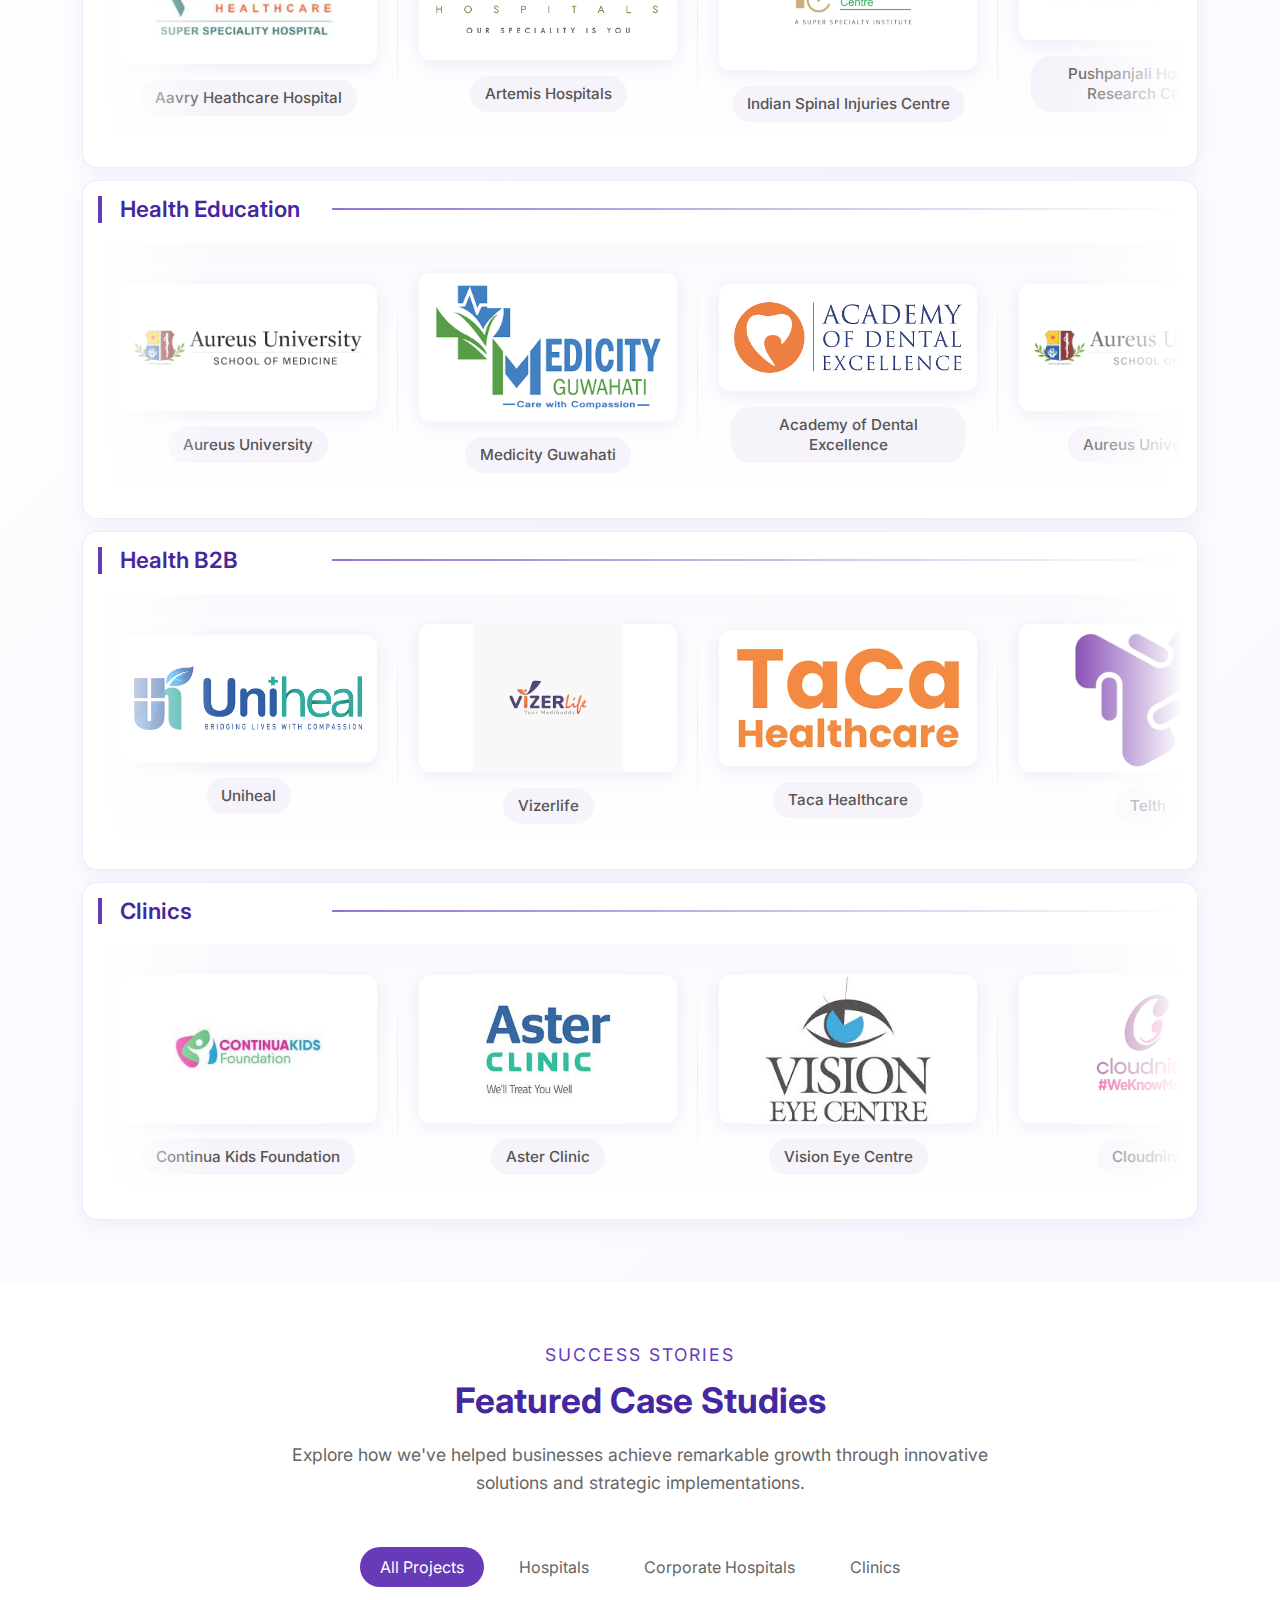
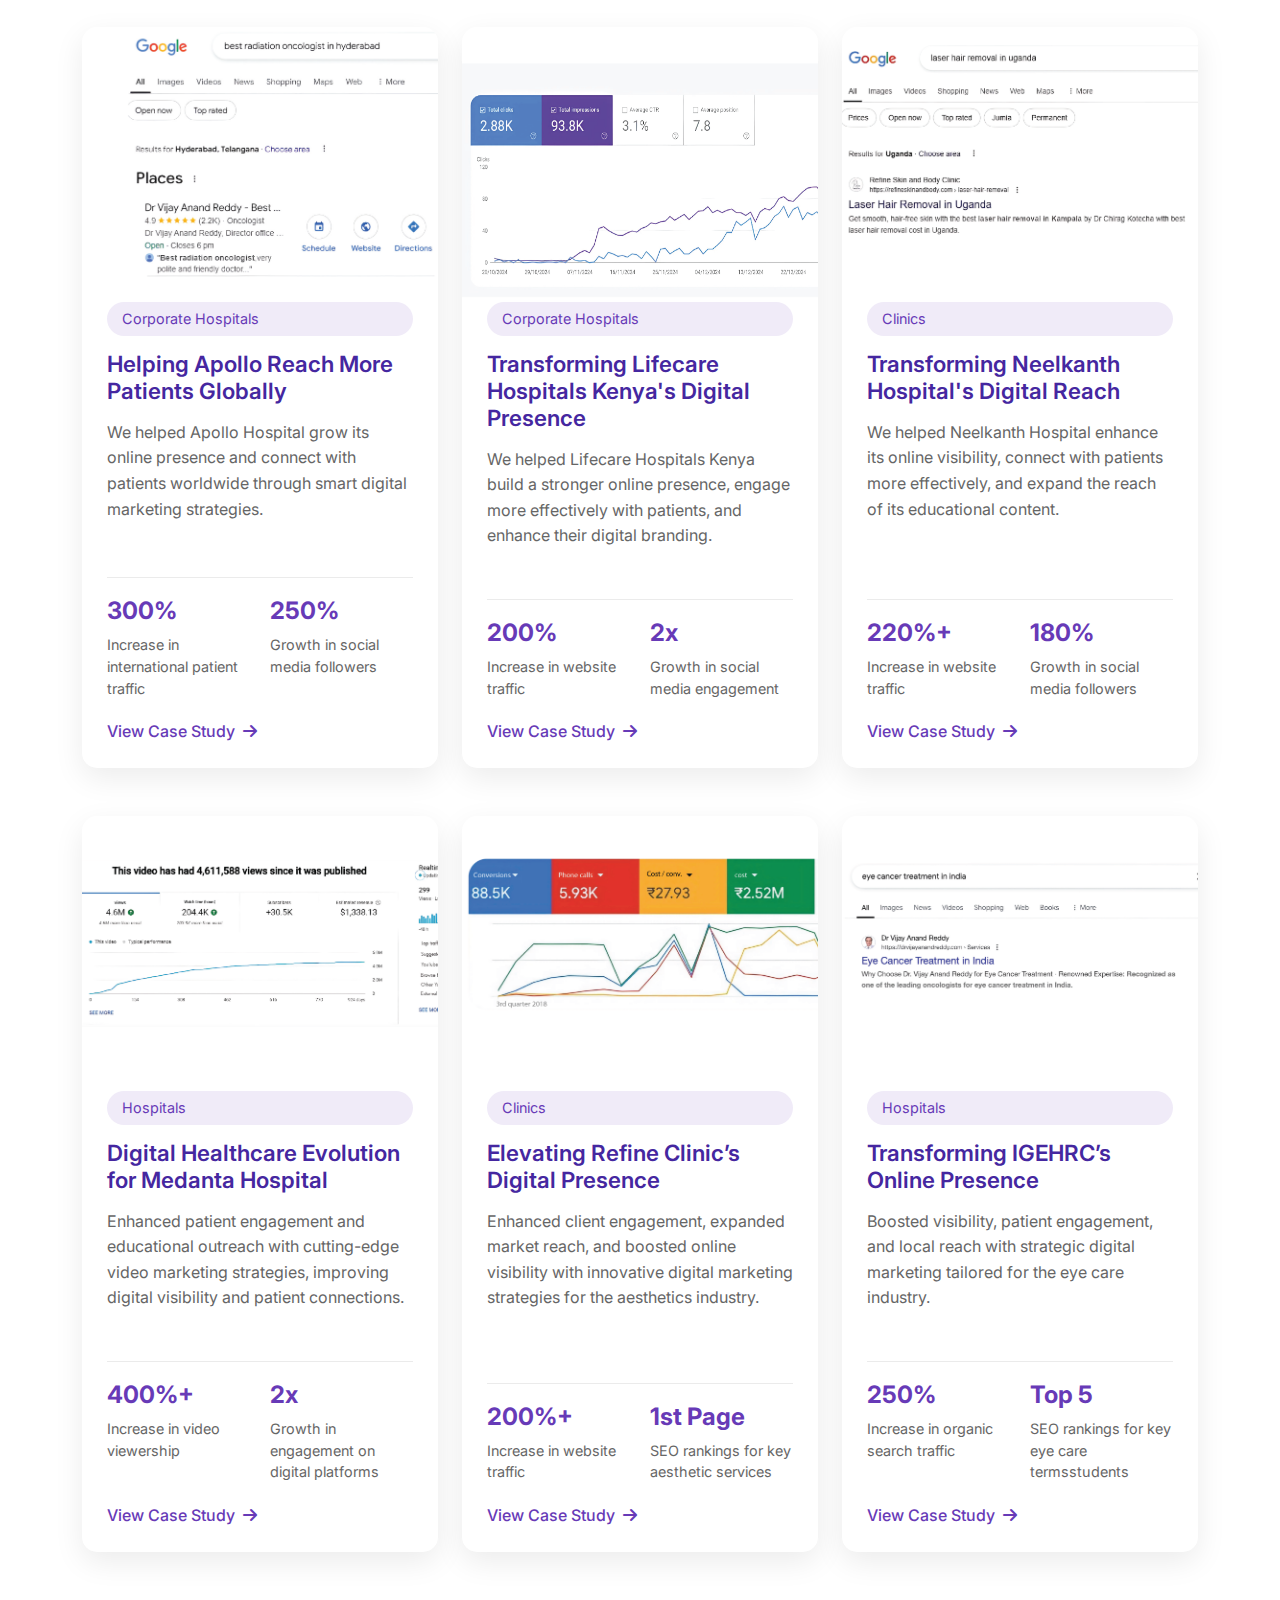
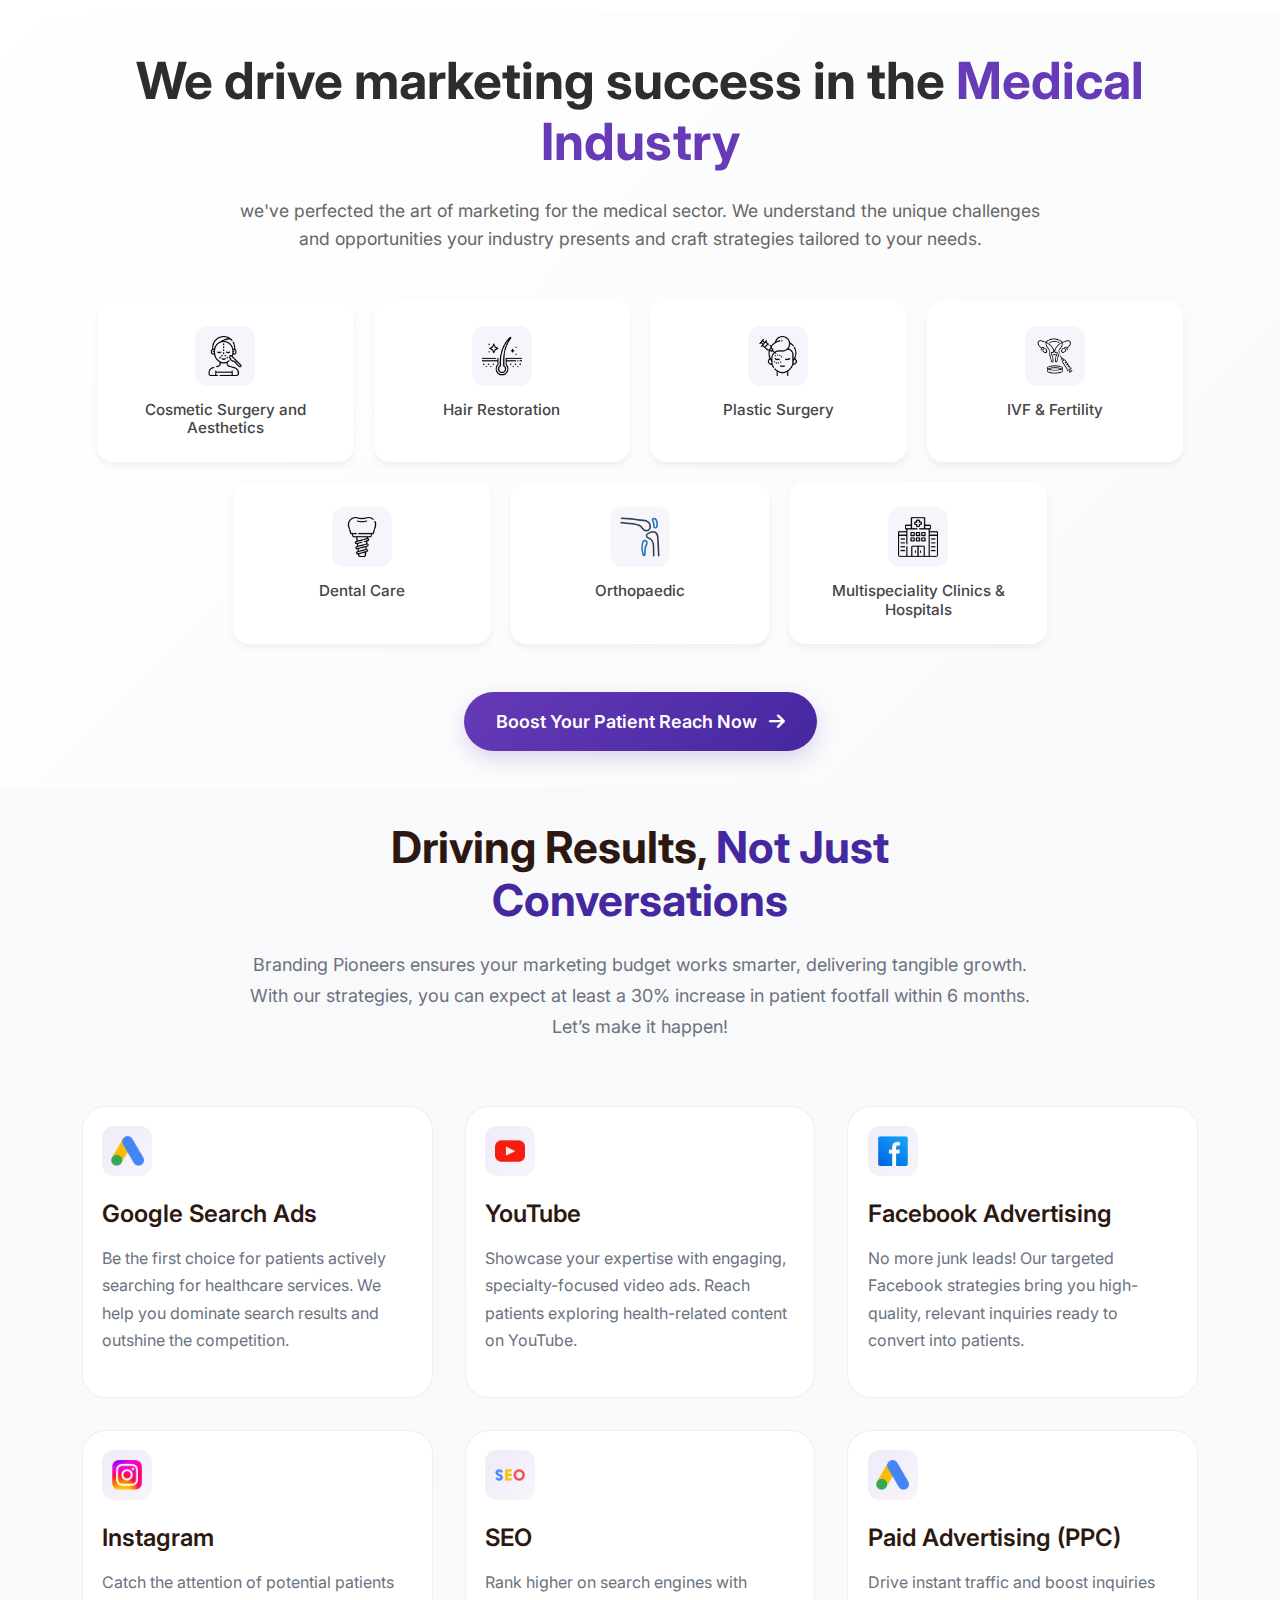
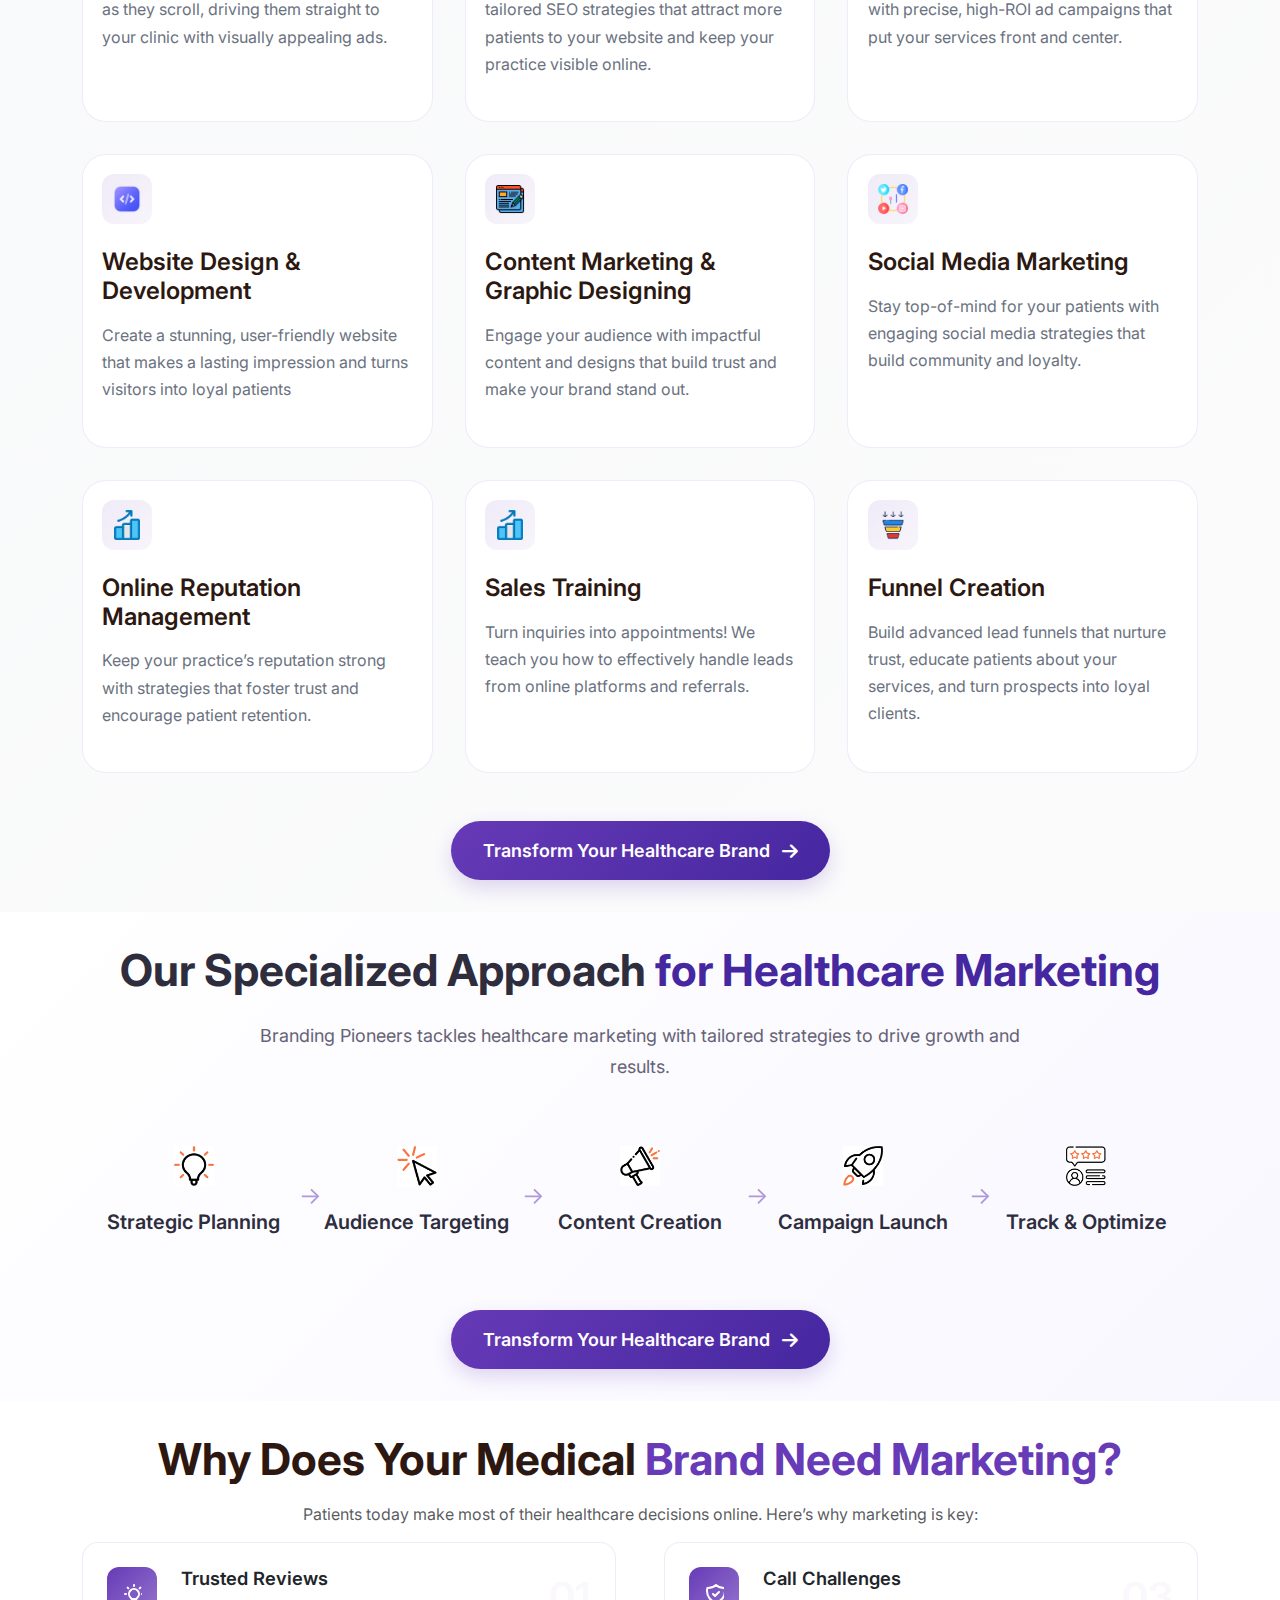
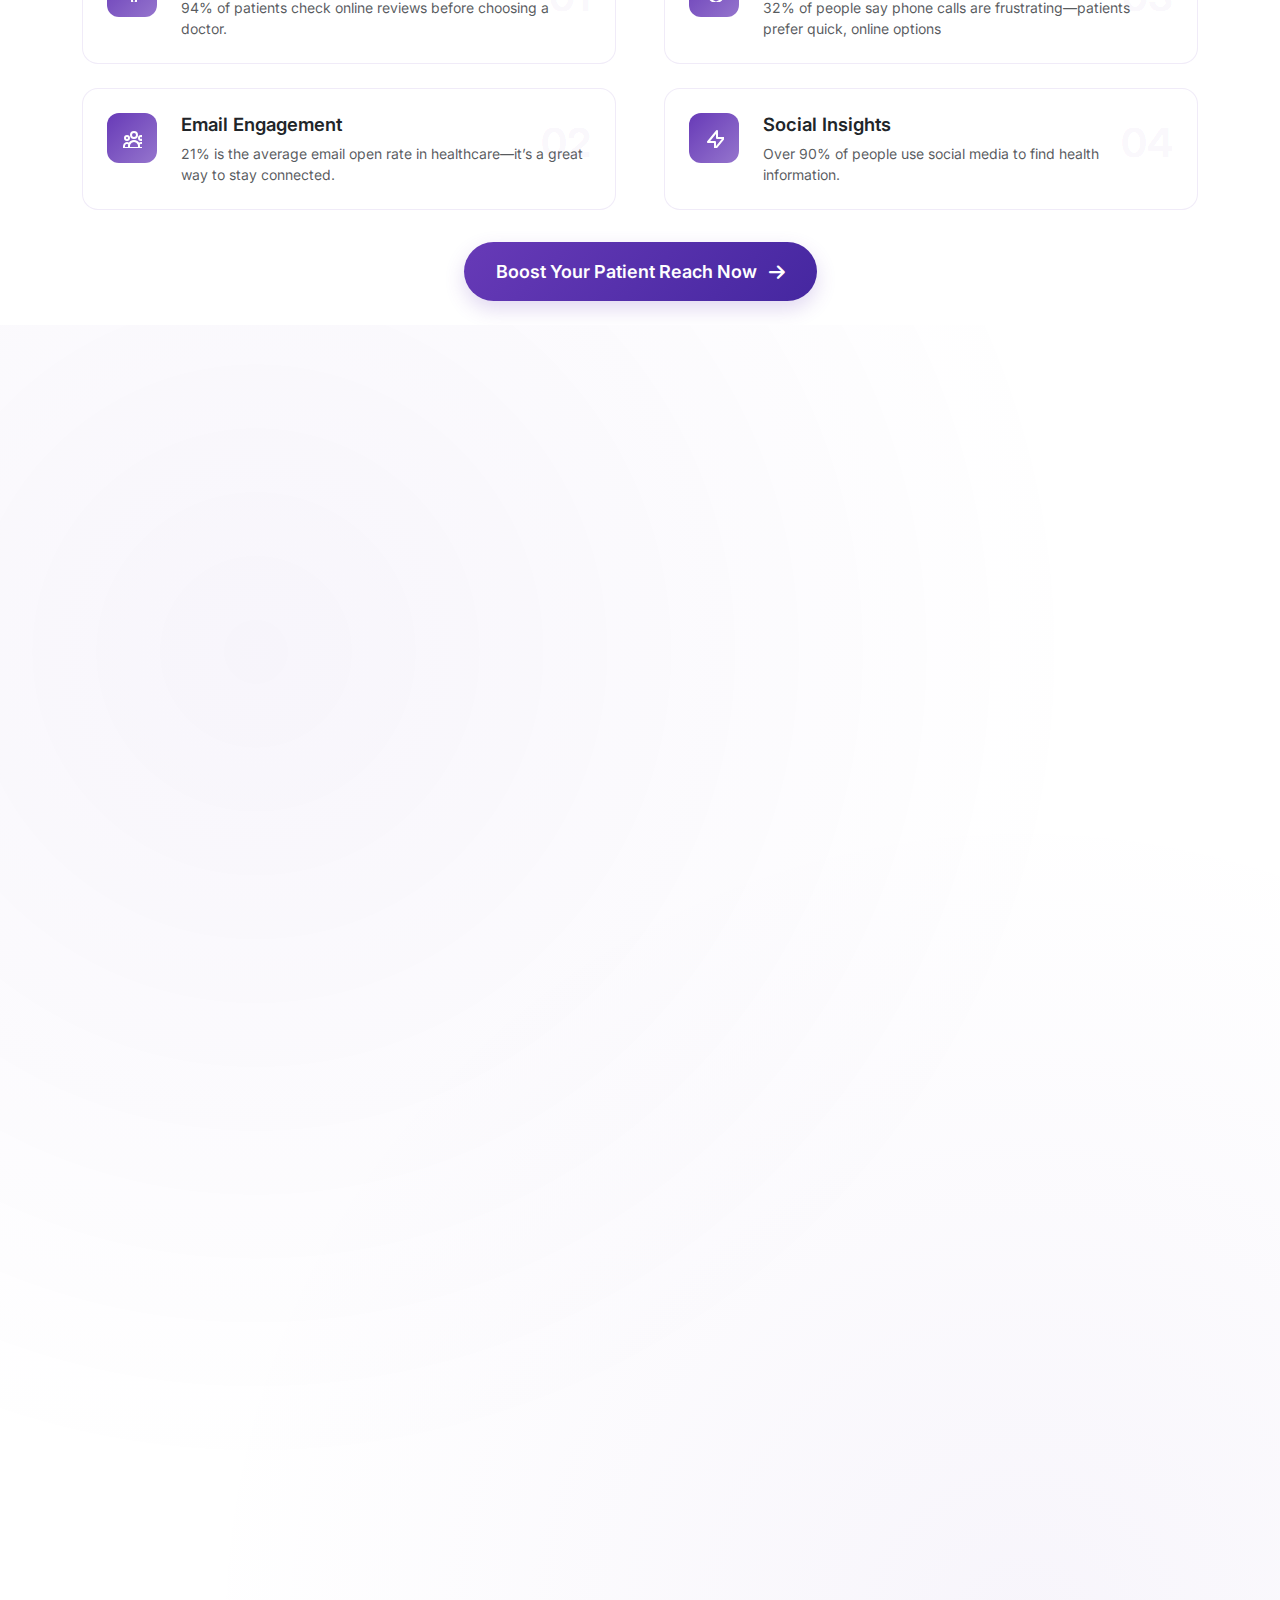
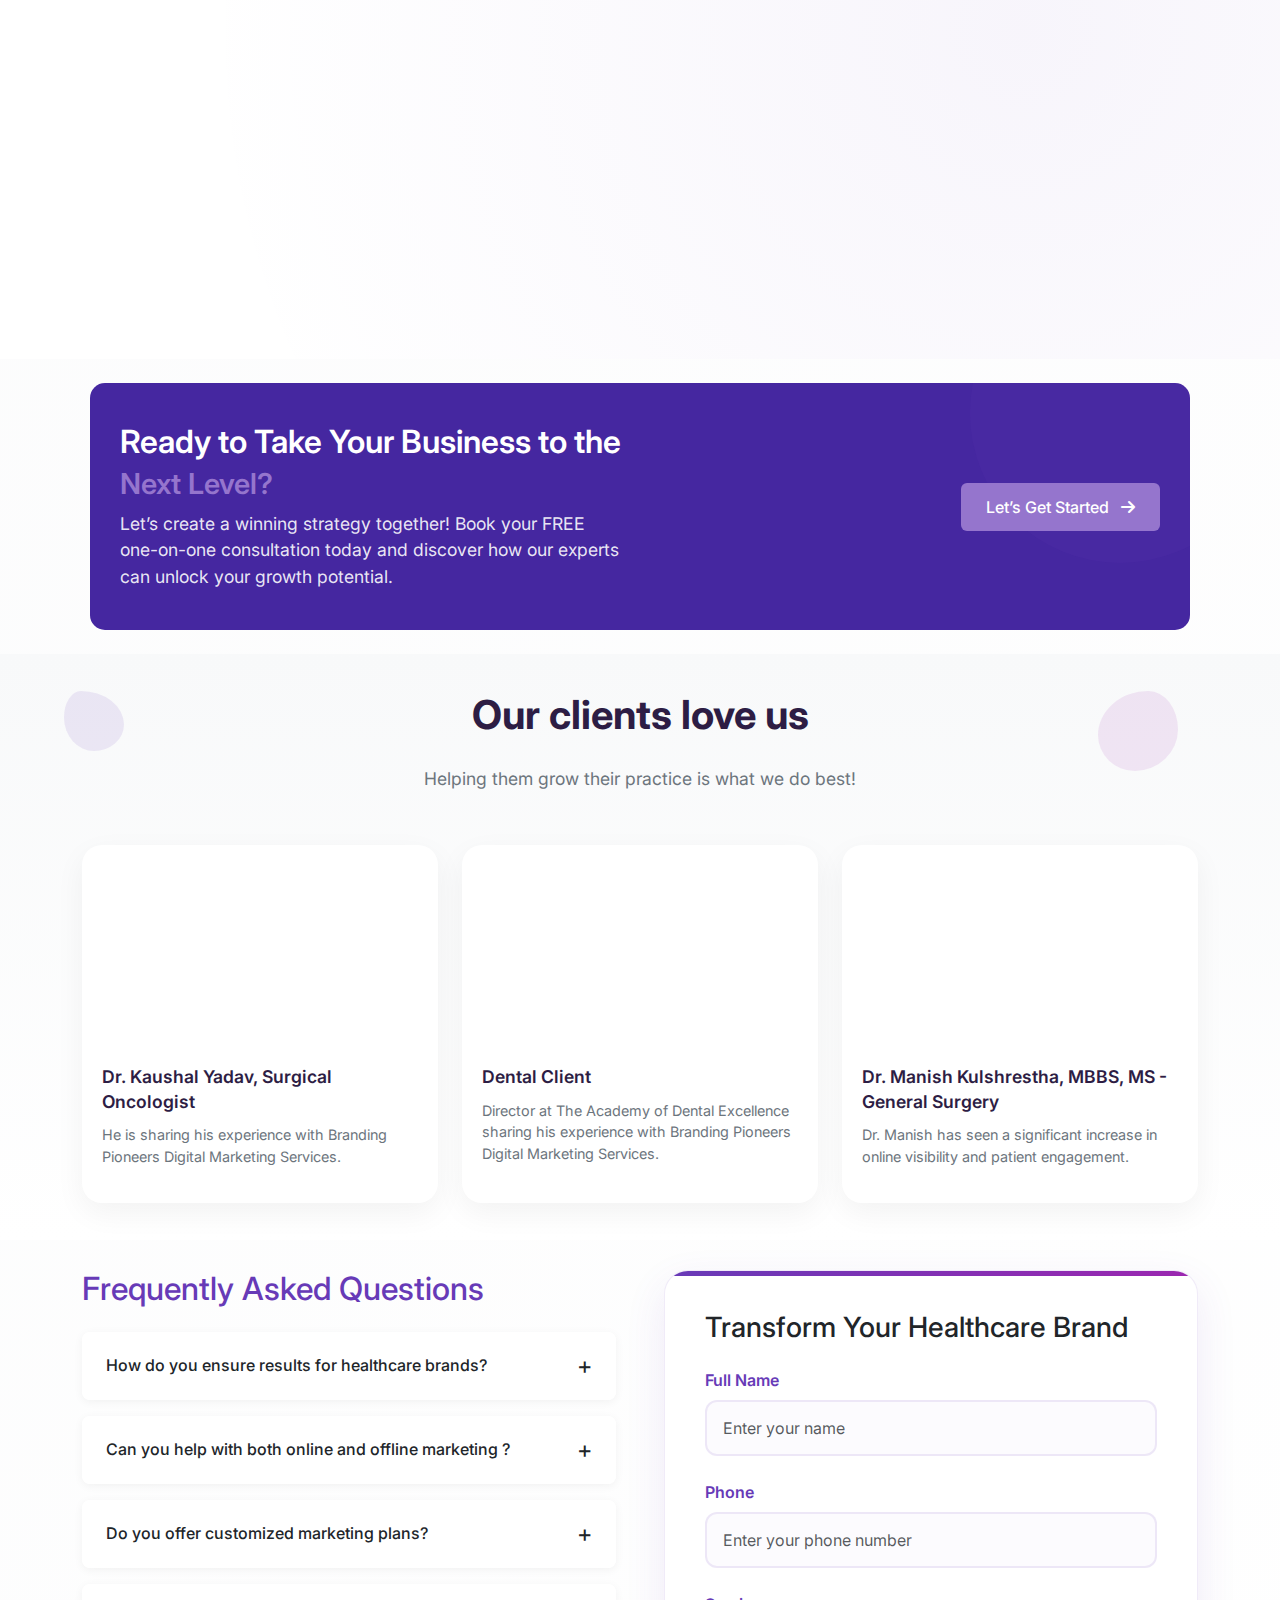
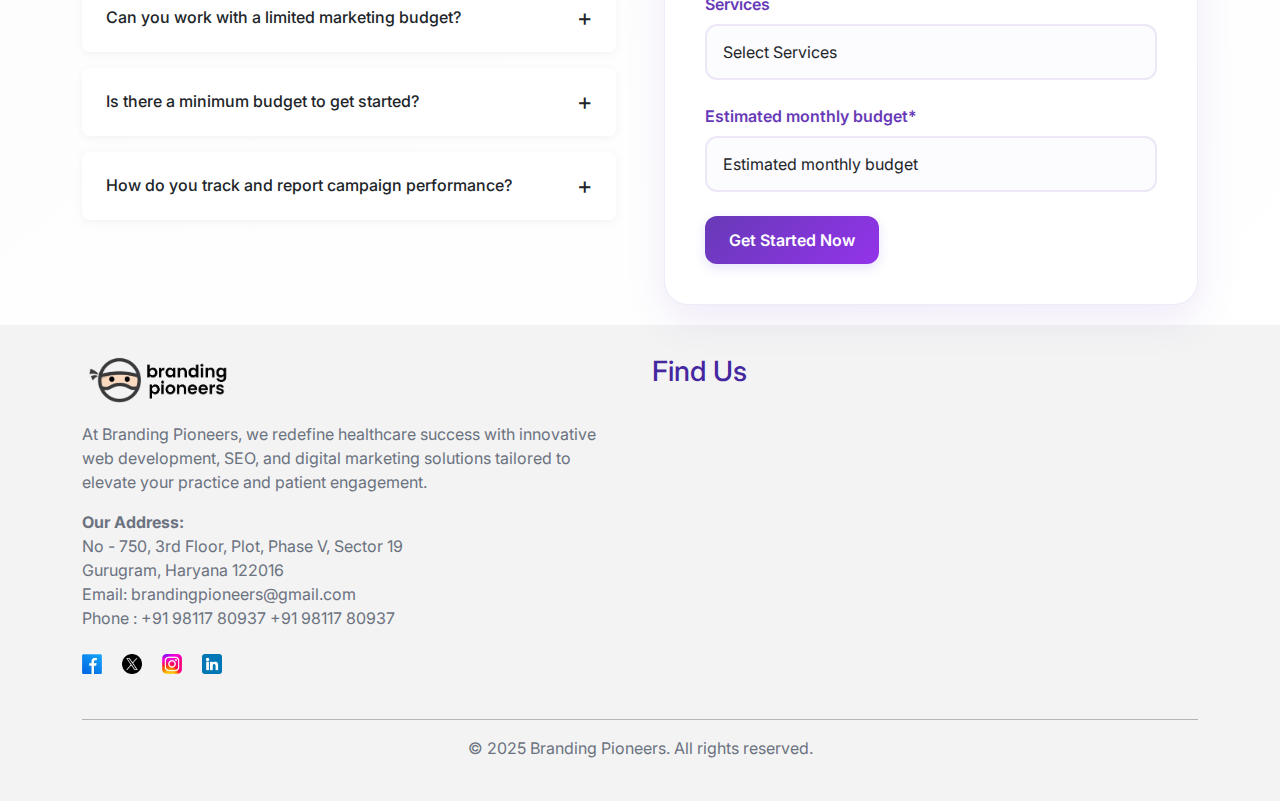
==== commit a4339977: "final changes done" ====
--- a/index.html
+++ b/index.html
@@ -624,7 +624,7 @@
                 <div class="col-lg-4 col-md-6 casestudy-item" data-category="corporate-hospitals">
                     <div class="casestudy-card">
                         <div class="casestudy-image">
-                            <img src="assets/images/BP FINAL-01.png " alt="E-commerce Platform" width="450px" >
+                            <img src="assets/images/BP FINAL-01.png " alt="E-commerce Platform" width="500px" height="320px" >
                         </div>
                         <div class="casestudy-content">
                             <span class="casestudy-category">Corporate Hospitals</span>
@@ -1178,7 +1178,7 @@
                     <div class="founder-card">
                         <div class="founder-image-container">
                             <div class="founder-image-wrapper">
-                                <img src="assets/images/nishu.webp" alt="Emily Chen" class="founder-image">
+                                <img src="assets/images/nishu-img.webp" alt="Emily Chen" class="founder-image">
                             </div>
                             <div class="founder-image-bg"></div>
                         </div>
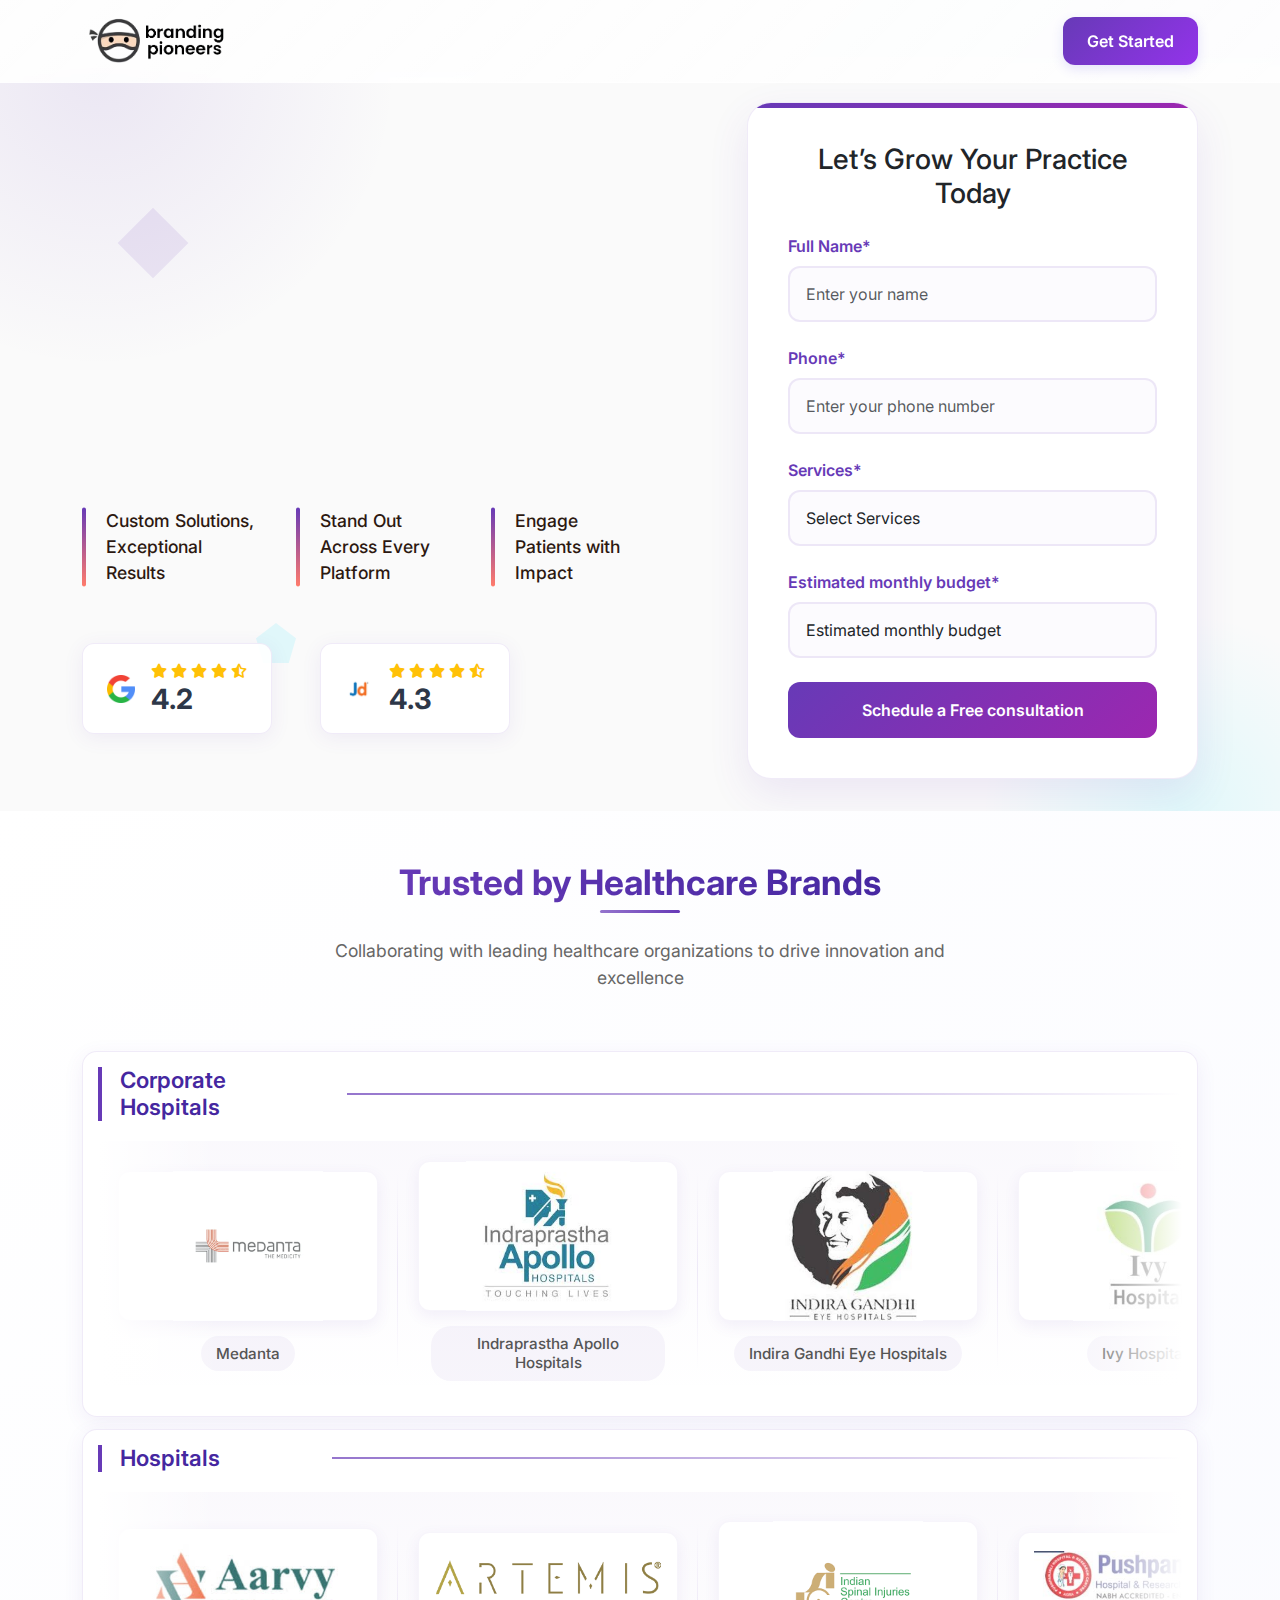
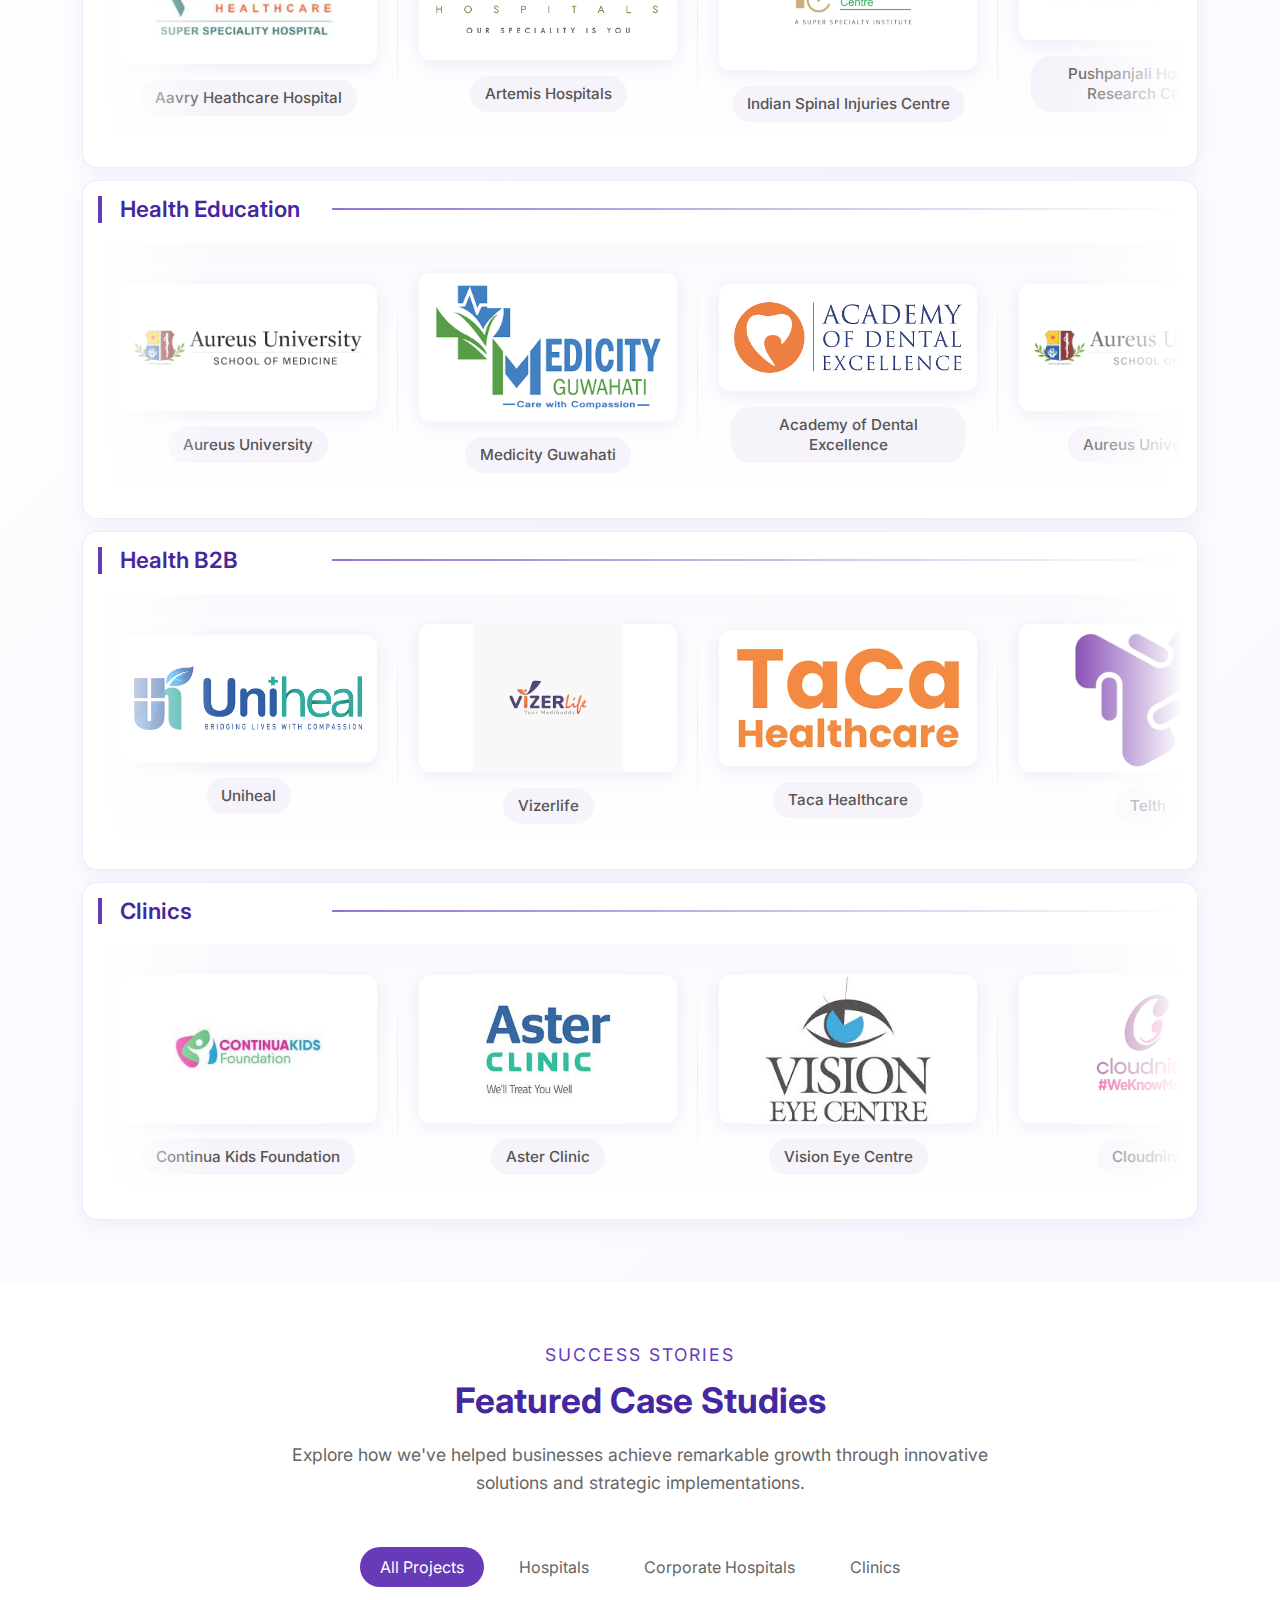
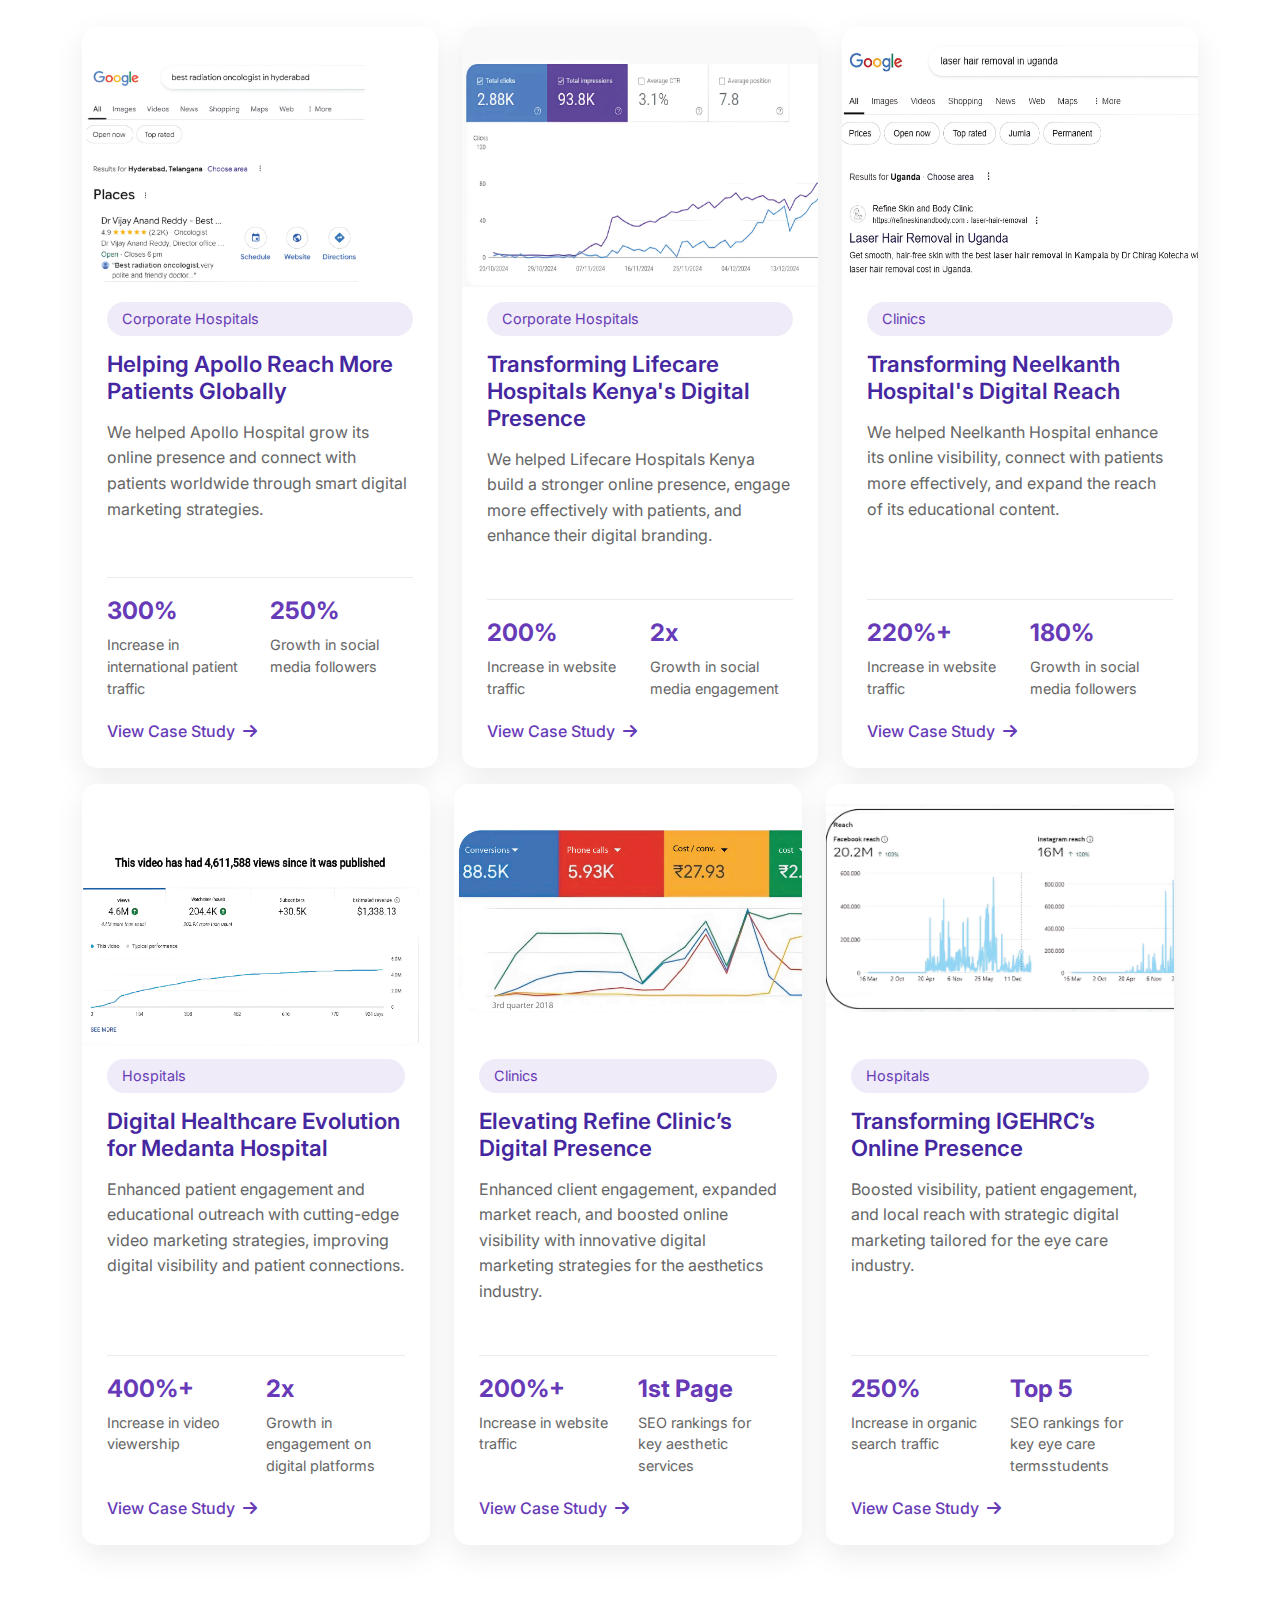
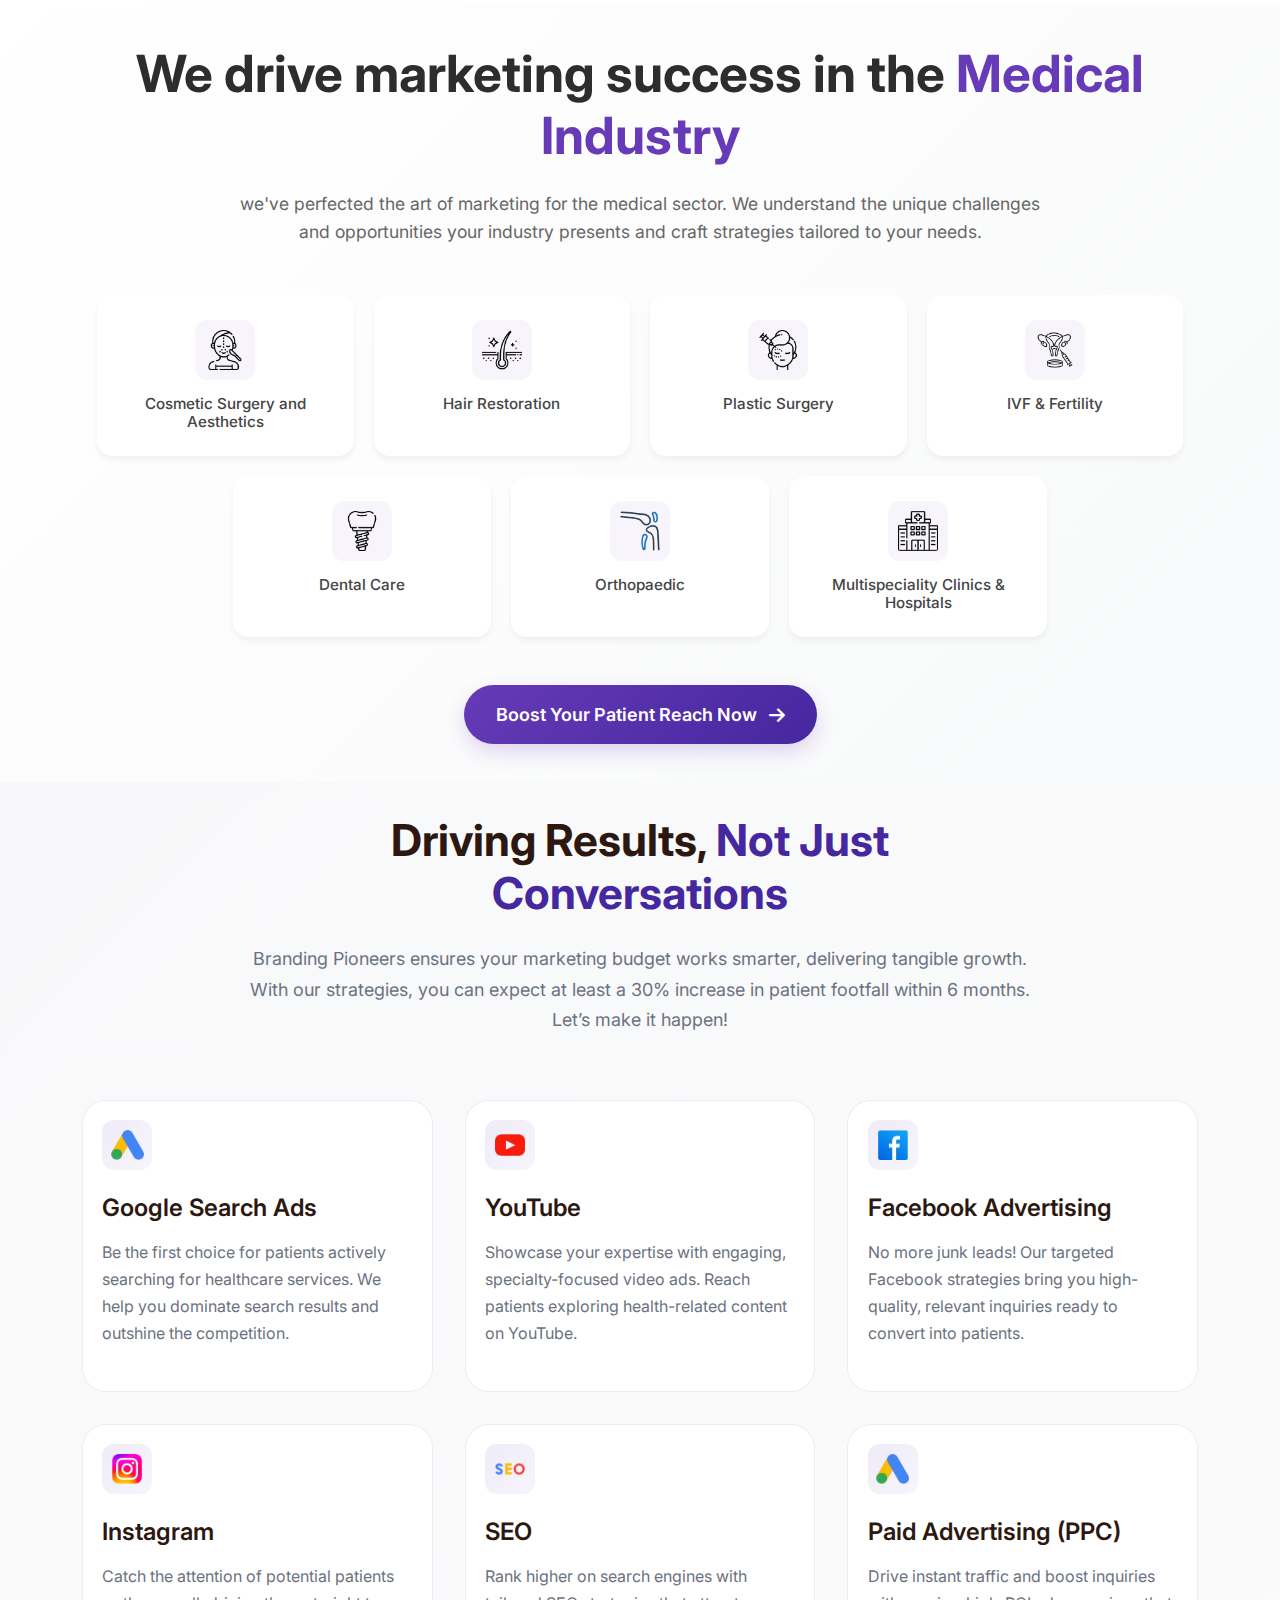
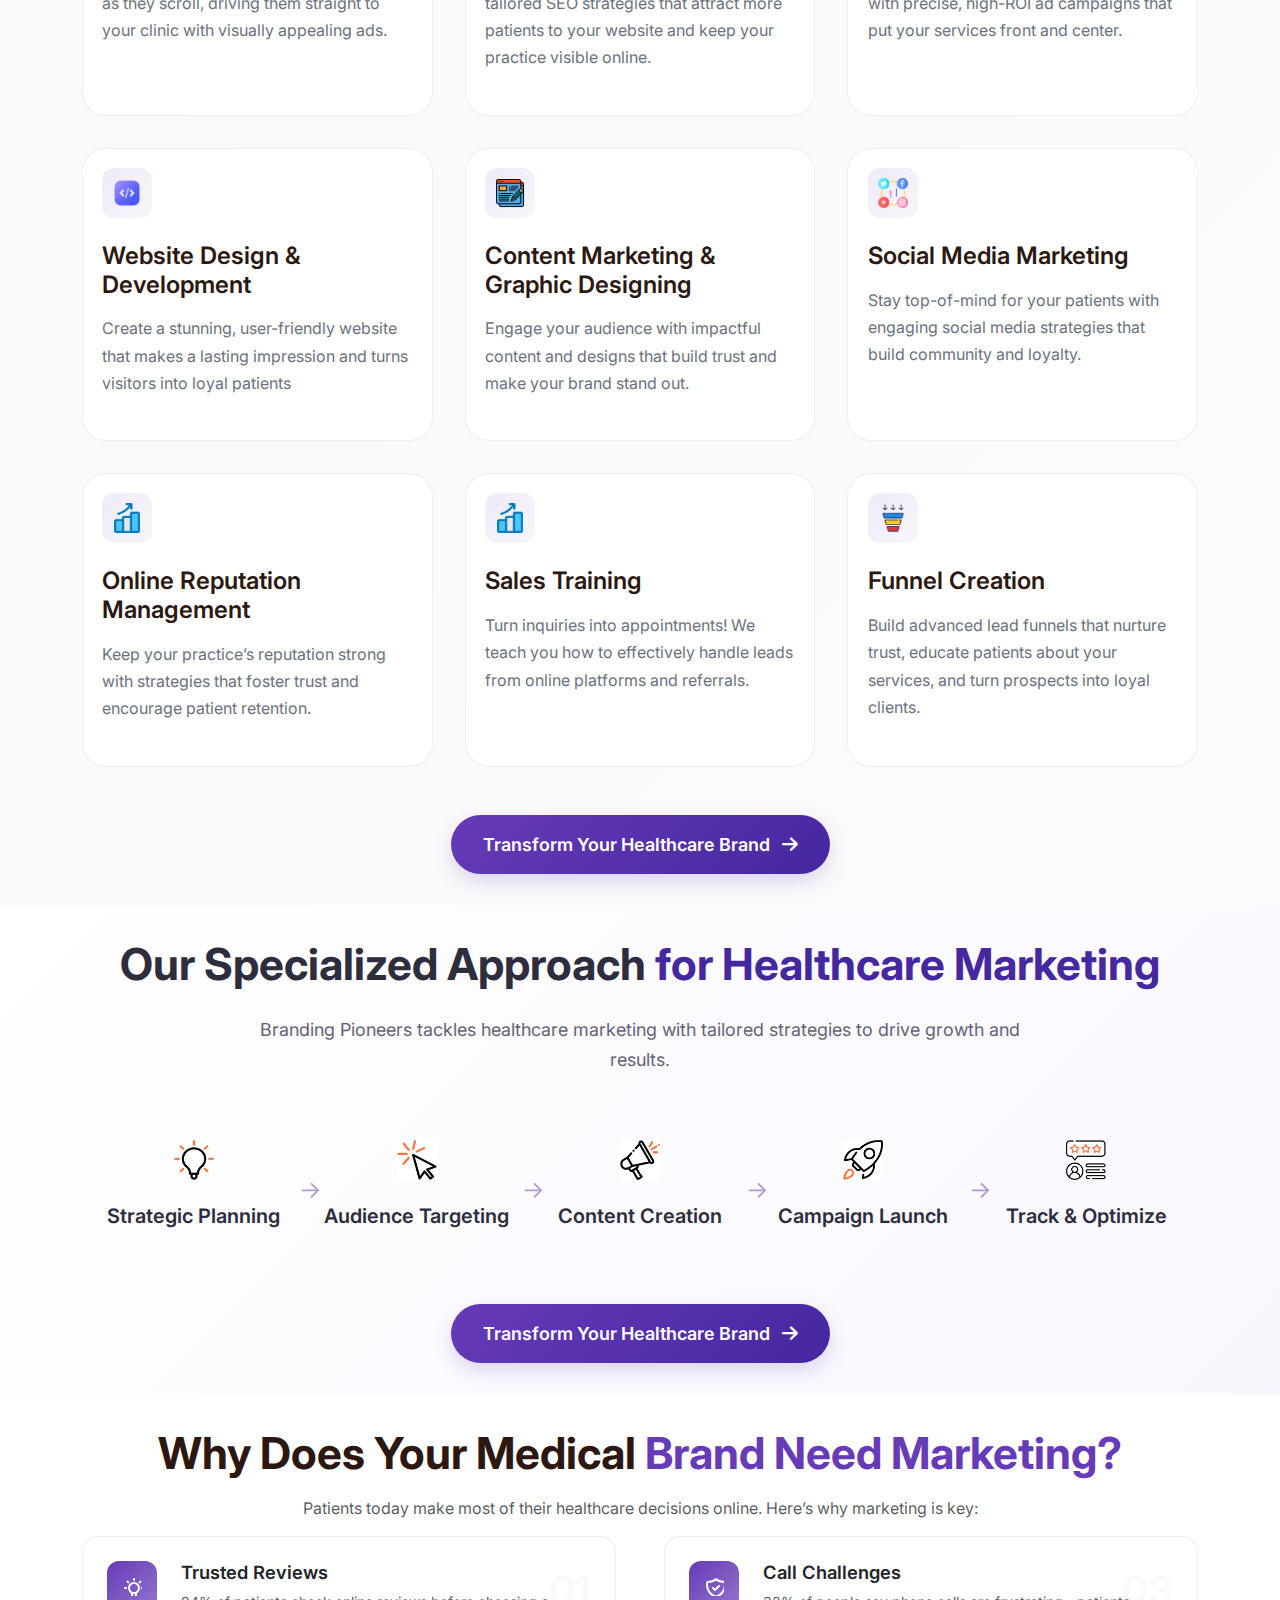
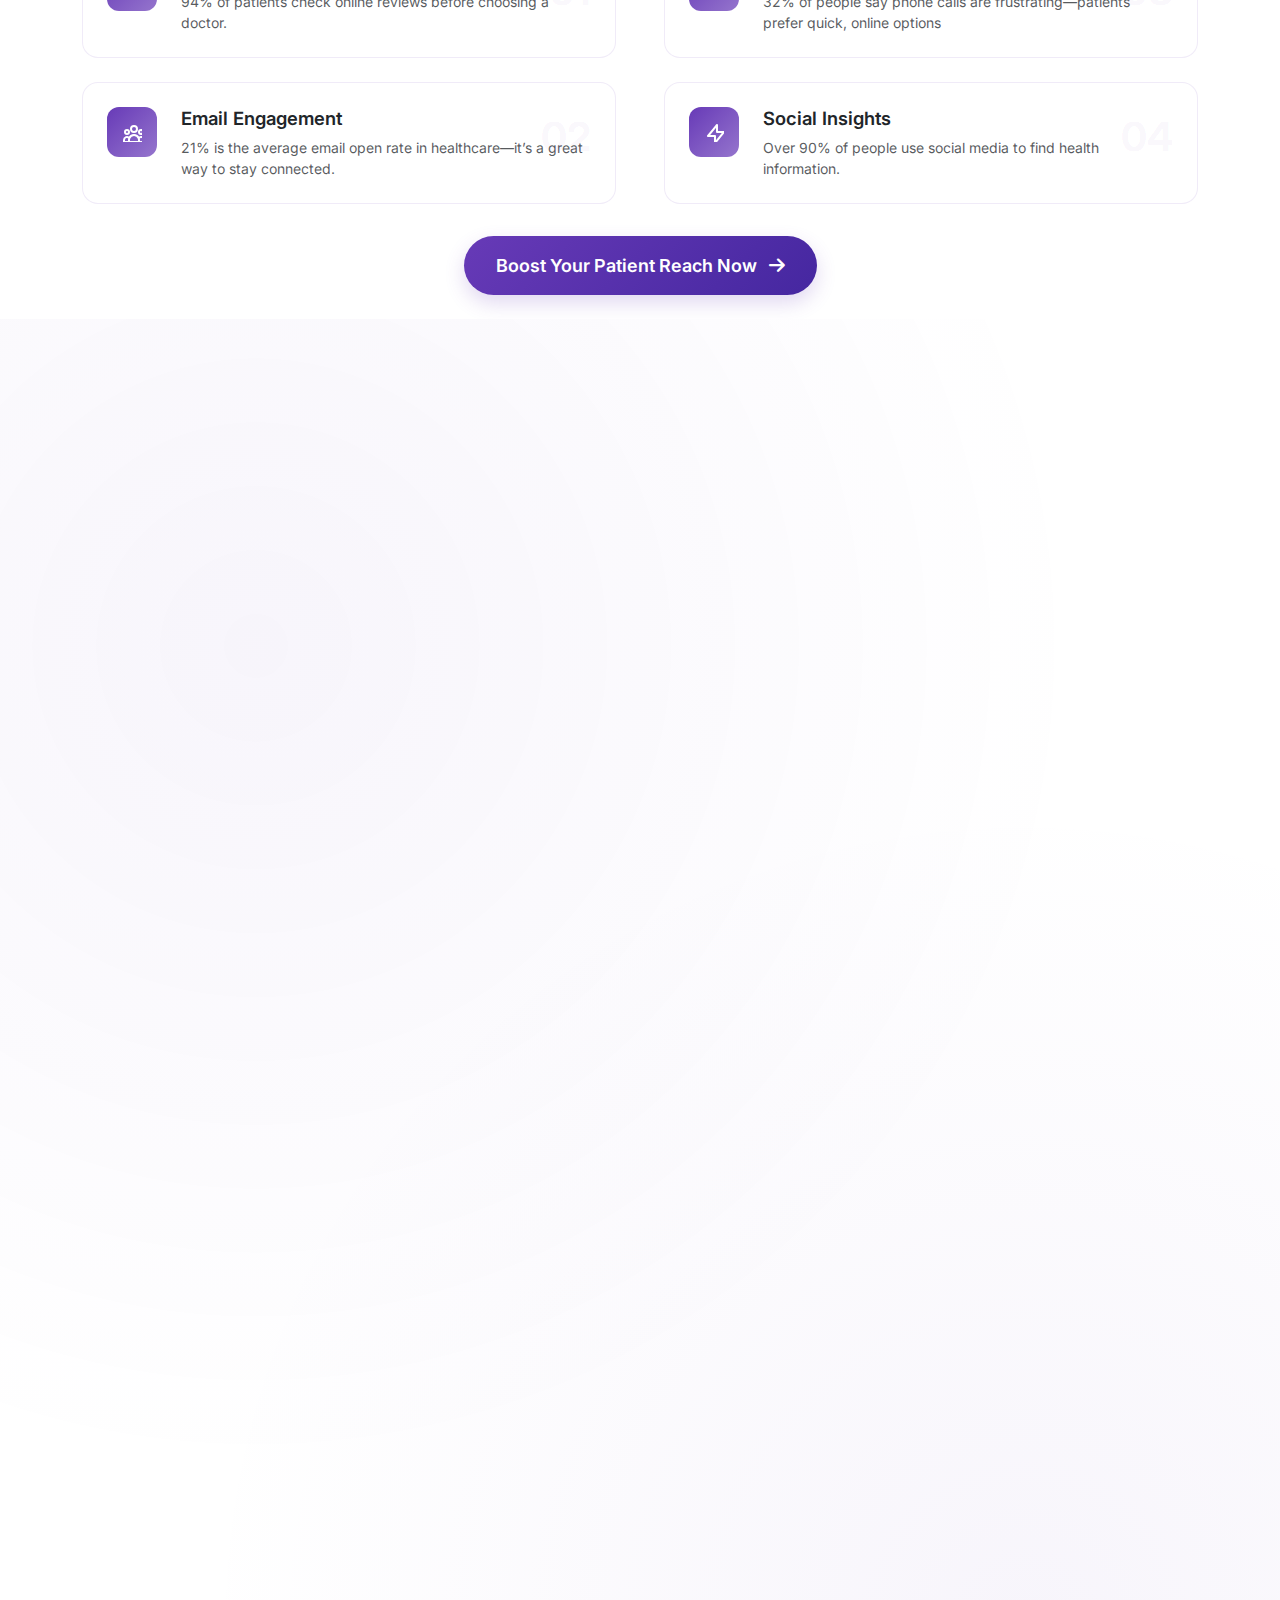
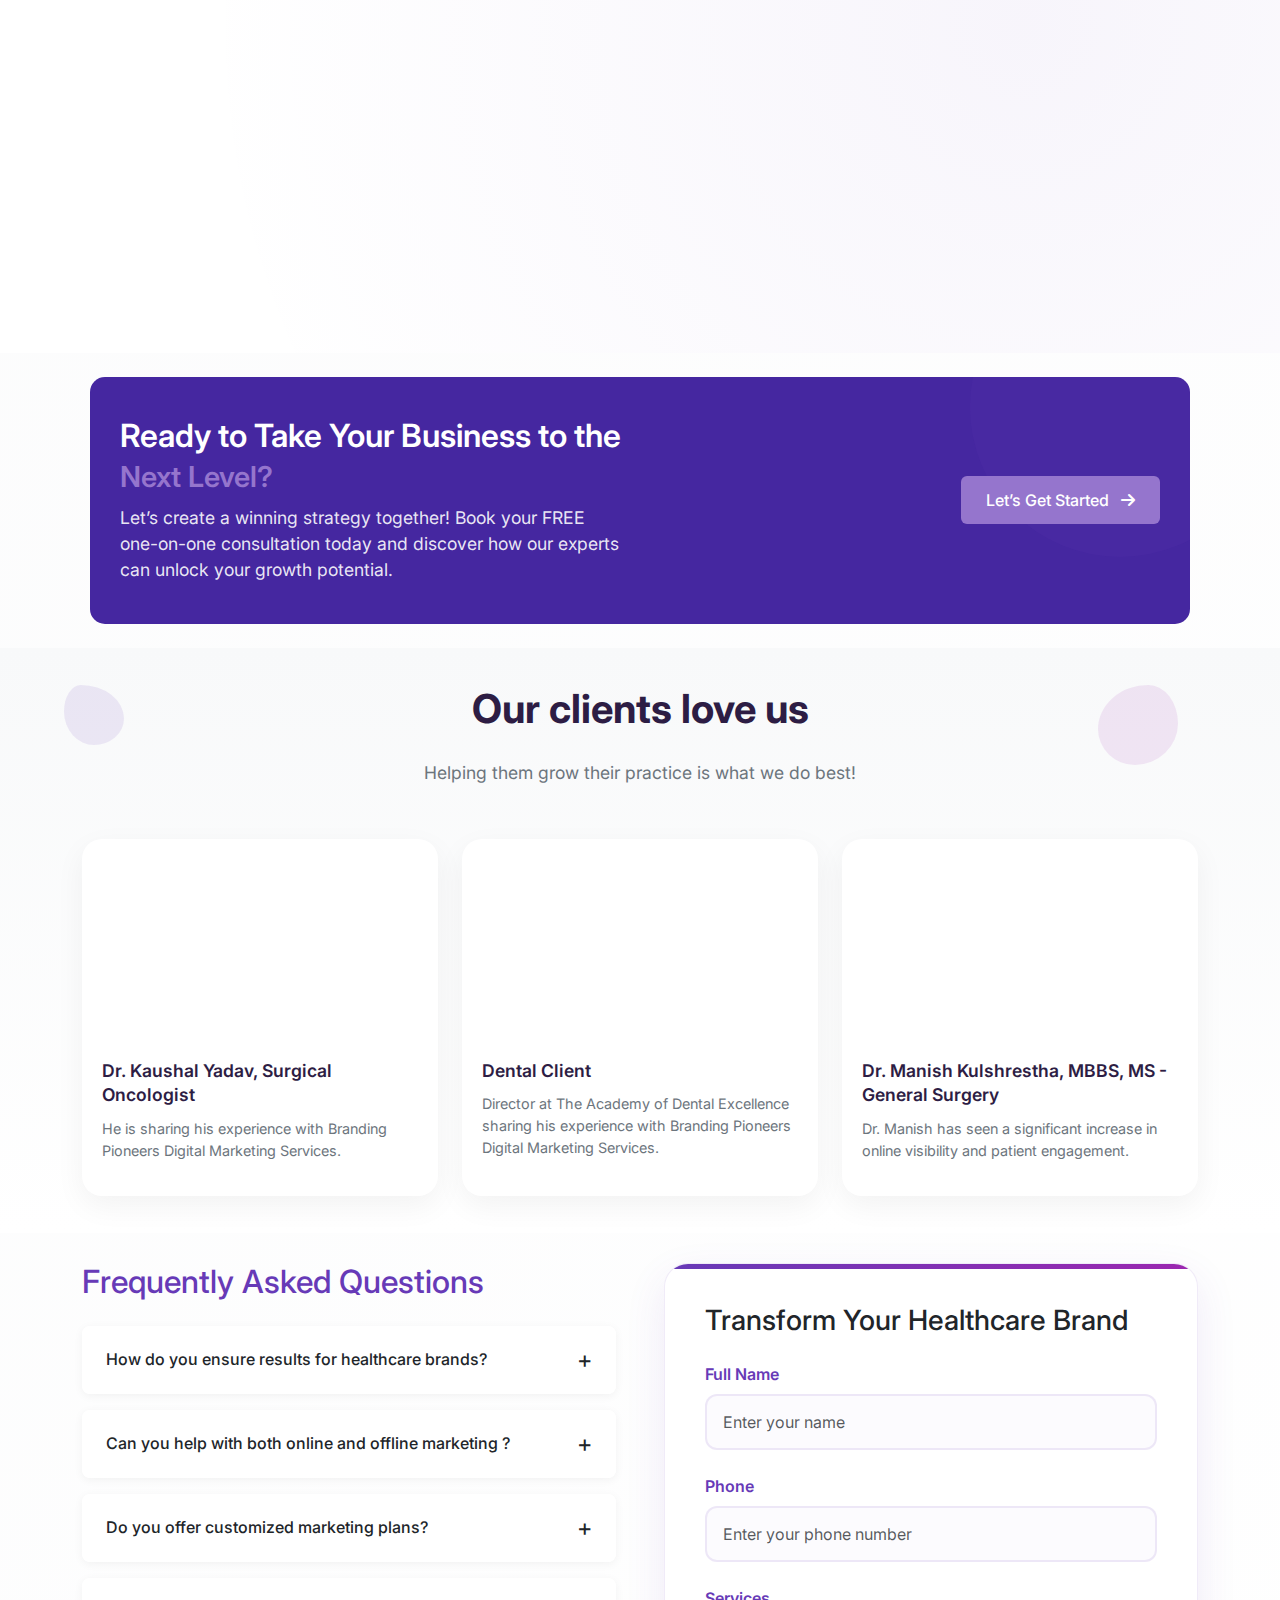
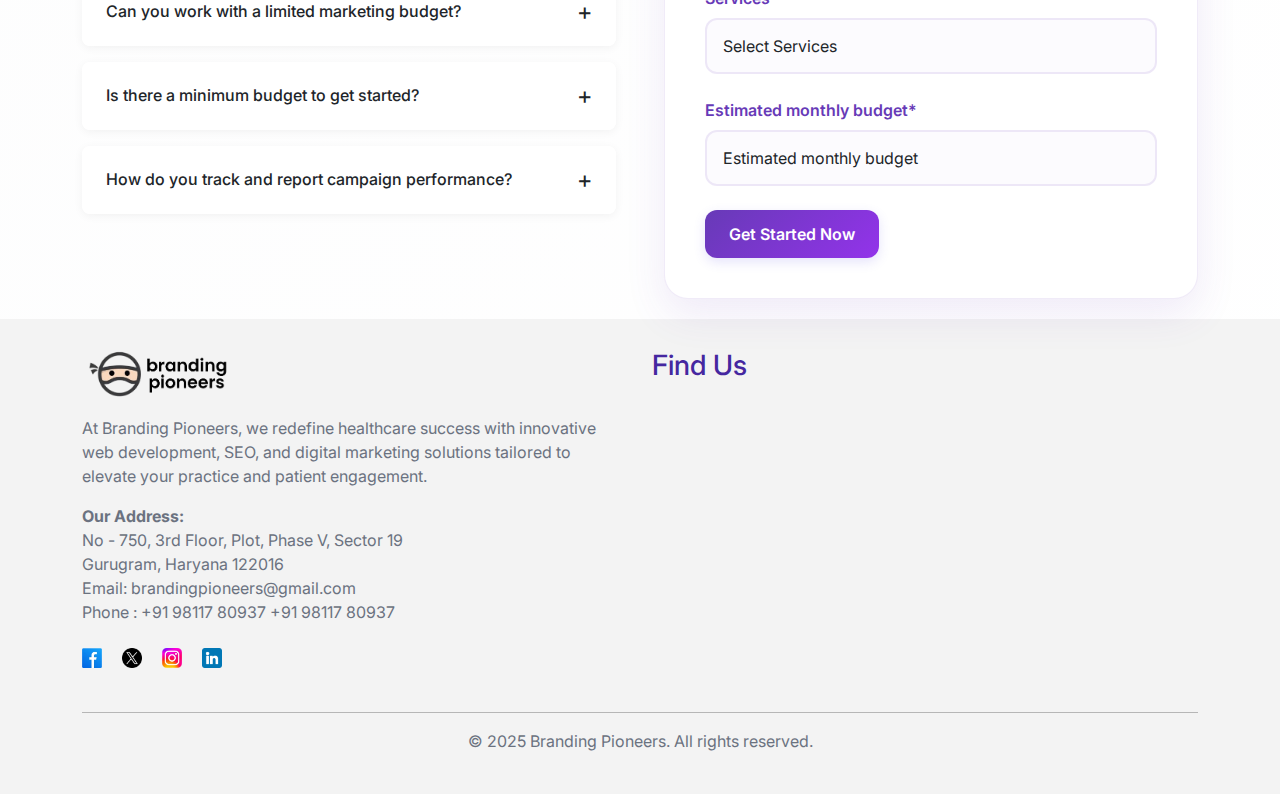
==== commit 5ba8836e: "image changes" ====
--- a/index.html
+++ b/index.html
@@ -593,7 +593,7 @@
                 <div class="col-lg-4 col-md-6 casestudy-item" data-category="corporate-hospitals">
                     <div class="casestudy-card">
                     <div class="casestudy-image">
-                        <img src="assets/images/BP FINAL-07.png " alt="E-commerce Platform" width="450px" >
+                        <img src="assets/images/bp 1000 and 450-01.png" alt="E-commerce Platform" width="300px" height="300px" >
                     </div>
 
                         <div class="casestudy-content">
@@ -624,7 +624,7 @@
                 <div class="col-lg-4 col-md-6 casestudy-item" data-category="corporate-hospitals">
                     <div class="casestudy-card">
                         <div class="casestudy-image">
-                            <img src="assets/images/BP FINAL-01.png " alt="E-commerce Platform" width="500px" height="320px" >
+                            <img src="assets/images/bp 1000 and 450-14.png" alt="E-commerce Platform" width="400px" height="260px" >
                         </div>
                         <div class="casestudy-content">
                             <span class="casestudy-category">Corporate Hospitals</span>
@@ -654,7 +654,7 @@
                 <div class="col-lg-4 col-md-6 casestudy-item" data-category="clinics">
                     <div class="casestudy-card">
                         <div class="casestudy-image">
-                            <img src="assets/images/BP FINAL-02.png " alt="E-commerce Platform" width="450px" >
+                            <img src="assets/images/bp 1000 and 450-06.png " alt="E-commerce Platform" width="500px" height="260px" >
                         </div>
                         <div class="casestudy-content">
                             <span class="casestudy-category">Clinics</span>
@@ -679,98 +679,100 @@
                         </div>
                     </div>
                 </div>
-                </div>
-
-                <div class="row pt-5" id="case-studies-container">
+                
+
+                <div class="row pt-3" >
+                    <div class="col-lg-4 col-md-6 casestudy-item" data-category="hospitals">
+                        <div class="casestudy-card">
+                            <div class="casestudy-image">
+                                <img src="assets/images/bp 1000 and 450-12.png " alt="E-commerce Platform" width="350px"  height="300px">
+                            </div>
+                            <div class="casestudy-content">
+                                <span class="casestudy-category">Hospitals</span>
+                                <h3 class="casestudy-card-title">Digital Healthcare Evolution for Medanta Hospital</h3>
+                                <p class="casestudy-excerpt">
+                                    Enhanced patient engagement and educational outreach with cutting-edge video marketing strategies, improving digital visibility and patient connections.
+                                </p>
+                                <div class="casestudy-metrics">
+                                    <div class="metric-item">
+                                        <div class="metric-value">400%+</div>
+                                        <div class="metric-label">Increase in video viewership</div>
+                                    </div>
+                                    <div class="metric-item">
+                                        <div class="metric-value">2x</div>
+                                        <div class="metric-label">
+                                            Growth in engagement on digital platforms</div>
+                                    </div>
+                                </div>
+                                <a href="#" class="casestudy-link">
+                                    View Case Study
+                                    <i class="fas fa-arrow-right"></i>
+                                </a>
+                            </div>
+                        </div>
+                    </div>
+                     <!-- Case Study 5 -->
+                     <div class="col-lg-4 col-md-6 casestudy-item" data-category="clinics">
+                        <div class="casestudy-card">
+                            <div class="casestudy-image">
+                                <img src="assets/images/bp 1000 and 450-04.png" alt="E-commerce Platform" width="450px" >
+                            </div>
+                            <div class="casestudy-content">
+                                <span class="casestudy-category">Clinics</span>
+                                <h3 class="casestudy-card-title">Elevating Refine Clinic’s Digital Presence</h3>
+                                <p class="casestudy-excerpt">
+                                    Enhanced client engagement, expanded market reach, and boosted online visibility with innovative digital marketing strategies for the aesthetics industry.
+                                </p>
+                                <div class="casestudy-metrics">
+                                    <div class="metric-item">
+                                        <div class="metric-value">200%+</div>
+                                        <div class="metric-label">Increase in website traffic</div>
+                                    </div>
+                                    <div class="metric-item">
+                                        <div class="metric-value">1st Page</div>
+                                        <div class="metric-label">SEO rankings for key aesthetic services</div>
+                                    </div>
+                                </div>
+                                <a href="#" class="casestudy-link">
+                                    View Case Study
+                                    <i class="fas fa-arrow-right"></i>
+                                </a>
+                            </div>
+                        </div>
+                    </div>
+                     <!-- Case Study 6 -->
+                     <div class="col-lg-4 col-md-6 casestudy-item" data-category="hospitals">
+                        <div class="casestudy-card">
+                            <div class="casestudy-image">
+                                <img src="assets/images/bp 1000 and 450-09.png " alt="E-commerce Platform" width="400px" >
+                            </div>
+                            <div class="casestudy-content">
+                                <span class="casestudy-category">Hospitals</span>
+                                <h3 class="casestudy-card-title">Transforming IGEHRC’s Online Presence</h3>
+                                <p class="casestudy-excerpt">
+                                    Boosted visibility, patient engagement, and local reach with strategic digital marketing tailored for the eye care industry.
+                                </p>
+                                <div class="casestudy-metrics">
+                                    <div class="metric-item">
+                                        <div class="metric-value">250%</div>
+                                        <div class="metric-label">Increase in organic search traffic</div>
+                                    </div>
+                                    <div class="metric-item">
+                                        <div class="metric-value">Top 5</div>
+                                        <div class="metric-label">SEO rankings for key eye care termsstudents</div>
+                                    </div>
+                                </div>
+                                <a href="#" class="casestudy-link">
+                                    View Case Study
+                                    <i class="fas fa-arrow-right"></i>
+                                </a>
+                            </div>
+                        </div>
+                    </div>
+                </div>
                  <!-- Case Study 4 -->
-                 <div class="col-lg-4 col-md-6 casestudy-item" data-category="hospitals">
-                    <div class="casestudy-card">
-                        <div class="casestudy-image">
-                            <img src="assets/images/BP FINAL-03.png " alt="E-commerce Platform" width="450px" >
-                        </div>
-                        <div class="casestudy-content">
-                            <span class="casestudy-category">Hospitals</span>
-                            <h3 class="casestudy-card-title">Digital Healthcare Evolution for Medanta Hospital</h3>
-                            <p class="casestudy-excerpt">
-                                Enhanced patient engagement and educational outreach with cutting-edge video marketing strategies, improving digital visibility and patient connections.
-                            </p>
-                            <div class="casestudy-metrics">
-                                <div class="metric-item">
-                                    <div class="metric-value">400%+</div>
-                                    <div class="metric-label">Increase in video viewership</div>
-                                </div>
-                                <div class="metric-item">
-                                    <div class="metric-value">2x</div>
-                                    <div class="metric-label">
-                                        Growth in engagement on digital platforms</div>
-                                </div>
-                            </div>
-                            <a href="#" class="casestudy-link">
-                                View Case Study
-                                <i class="fas fa-arrow-right"></i>
-                            </a>
-                        </div>
-                    </div>
-                </div>
-                 <!-- Case Study 5 -->
-                 <div class="col-lg-4 col-md-6 casestudy-item" data-category="clinics">
-                    <div class="casestudy-card">
-                        <div class="casestudy-image">
-                            <img src="assets/images/BP FINAL-04.png " alt="E-commerce Platform" width="450px" >
-                        </div>
-                        <div class="casestudy-content">
-                            <span class="casestudy-category">Clinics</span>
-                            <h3 class="casestudy-card-title">Elevating Refine Clinic’s Digital Presence</h3>
-                            <p class="casestudy-excerpt">
-                                Enhanced client engagement, expanded market reach, and boosted online visibility with innovative digital marketing strategies for the aesthetics industry.
-                            </p>
-                            <div class="casestudy-metrics">
-                                <div class="metric-item">
-                                    <div class="metric-value">200%+</div>
-                                    <div class="metric-label">Increase in website traffic</div>
-                                </div>
-                                <div class="metric-item">
-                                    <div class="metric-value">1st Page</div>
-                                    <div class="metric-label">SEO rankings for key aesthetic services</div>
-                                </div>
-                            </div>
-                            <a href="#" class="casestudy-link">
-                                View Case Study
-                                <i class="fas fa-arrow-right"></i>
-                            </a>
-                        </div>
-                    </div>
-                </div>
-                 <!-- Case Study 6 -->
-                 <div class="col-lg-4 col-md-6 casestudy-item" data-category="hospitals">
-                    <div class="casestudy-card">
-                        <div class="casestudy-image">
-                            <img src="assets/images/BP FINAL-05.png " alt="E-commerce Platform" width="450px" >
-                        </div>
-                        <div class="casestudy-content">
-                            <span class="casestudy-category">Hospitals</span>
-                            <h3 class="casestudy-card-title">Transforming IGEHRC’s Online Presence</h3>
-                            <p class="casestudy-excerpt">
-                                Boosted visibility, patient engagement, and local reach with strategic digital marketing tailored for the eye care industry.
-                            </p>
-                            <div class="casestudy-metrics">
-                                <div class="metric-item">
-                                    <div class="metric-value">250%</div>
-                                    <div class="metric-label">Increase in organic search traffic</div>
-                                </div>
-                                <div class="metric-item">
-                                    <div class="metric-value">Top 5</div>
-                                    <div class="metric-label">SEO rankings for key eye care termsstudents</div>
-                                </div>
-                            </div>
-                            <a href="#" class="casestudy-link">
-                                View Case Study
-                                <i class="fas fa-arrow-right"></i>
-                            </a>
-                        </div>
-                    </div>
-                </div>
-            </div>
+                
+            
         </div>
     </section>
 
